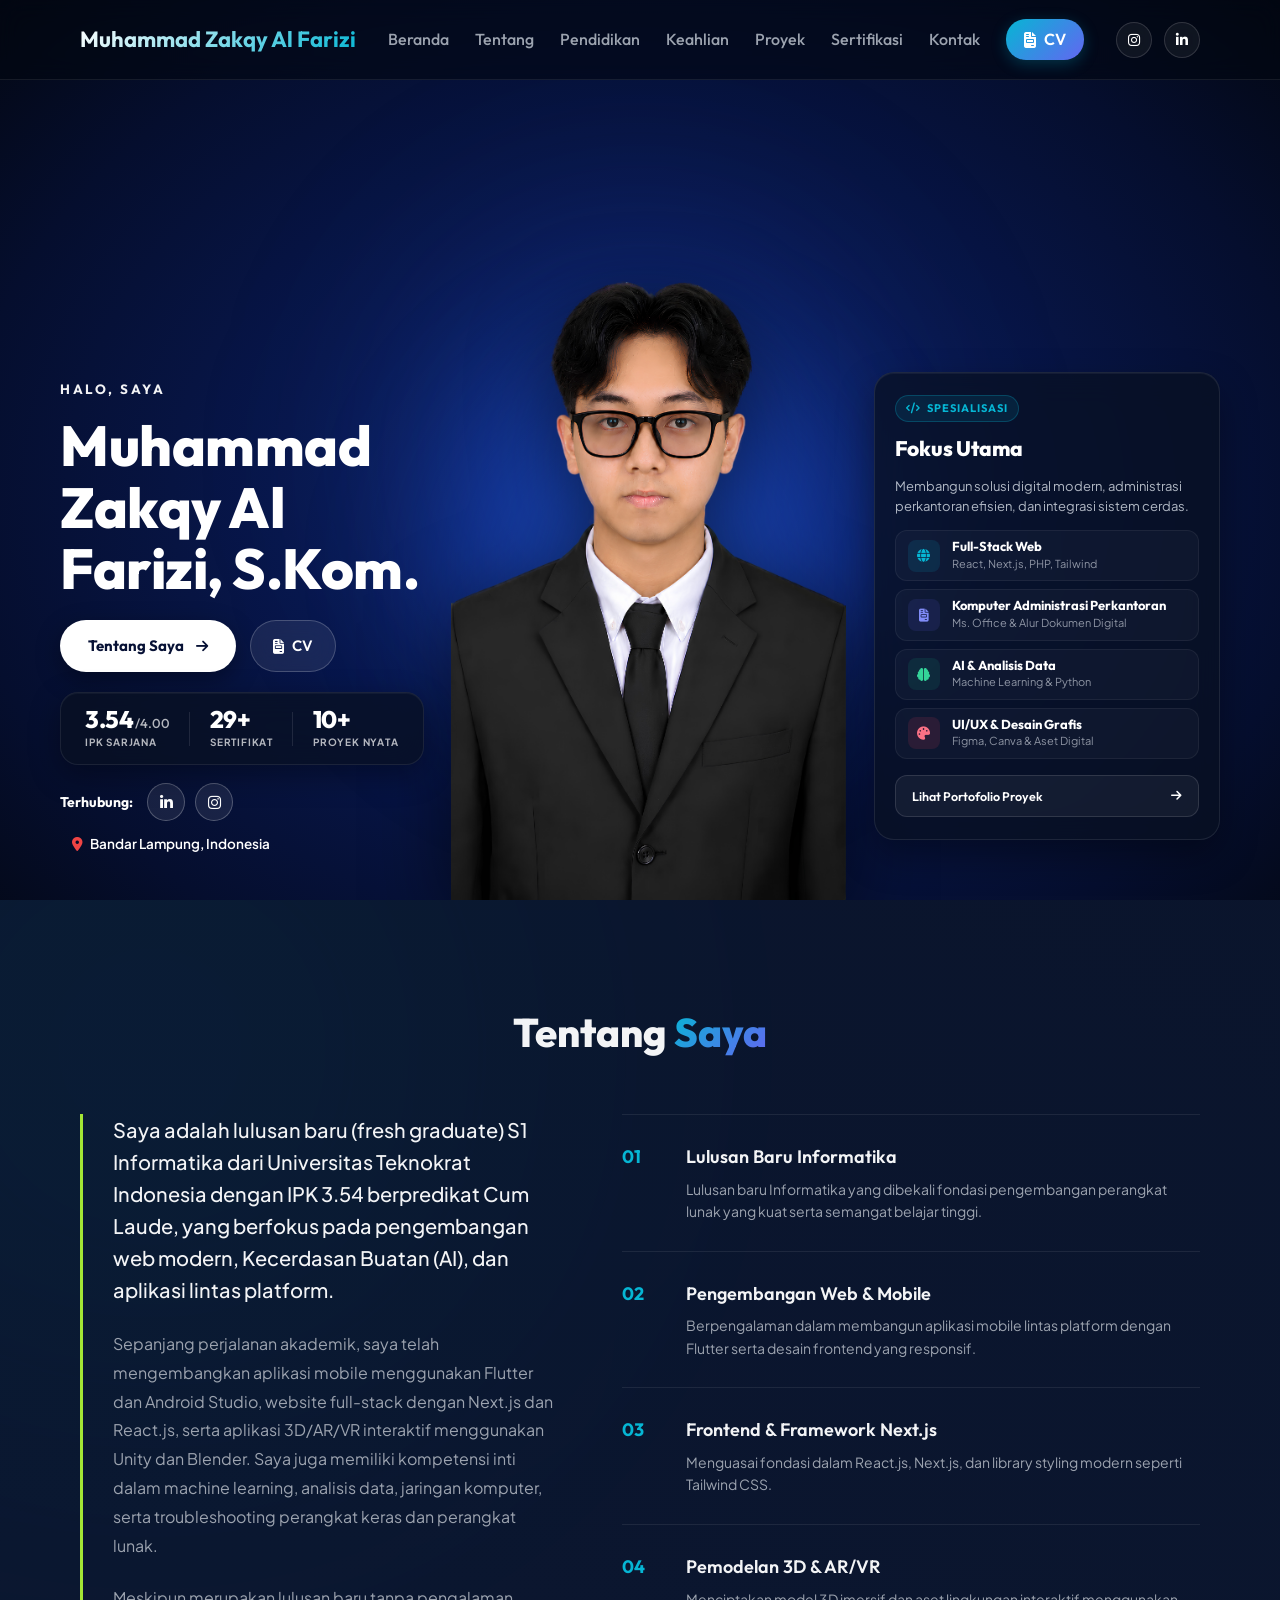
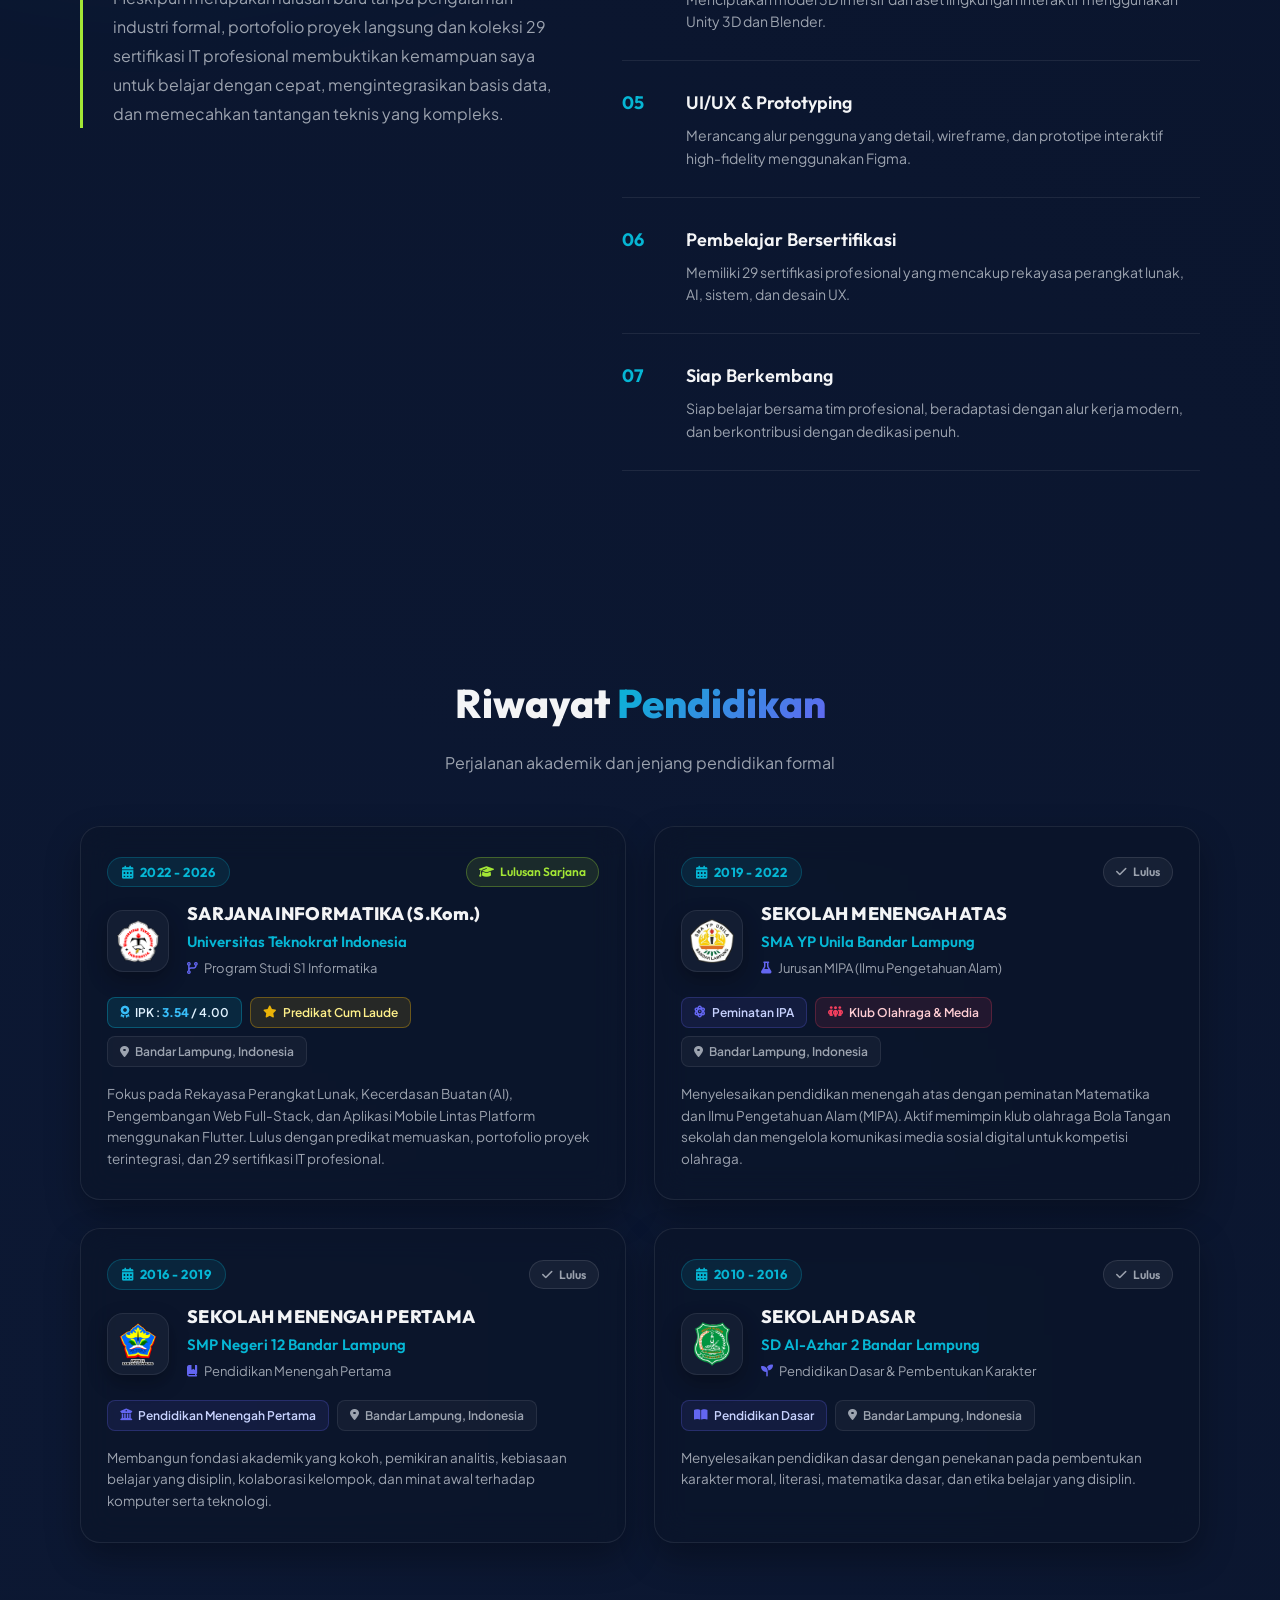
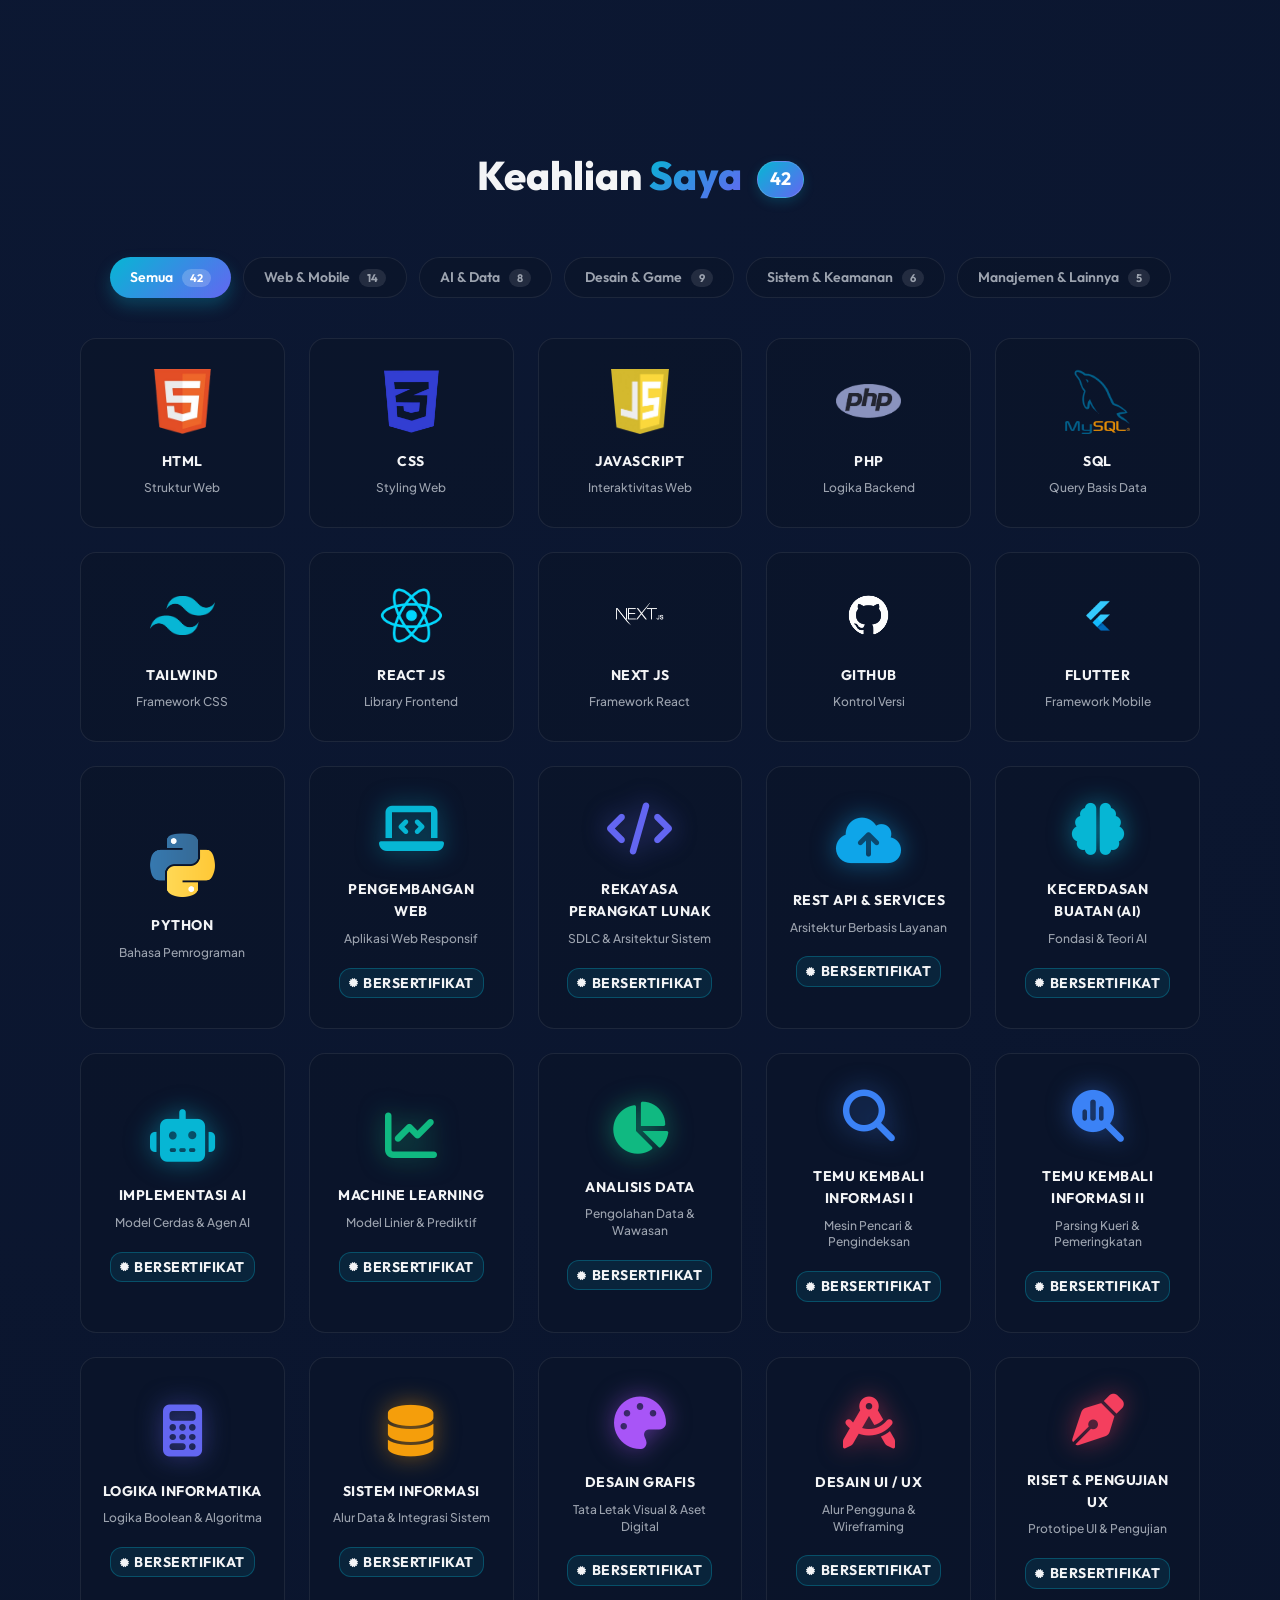
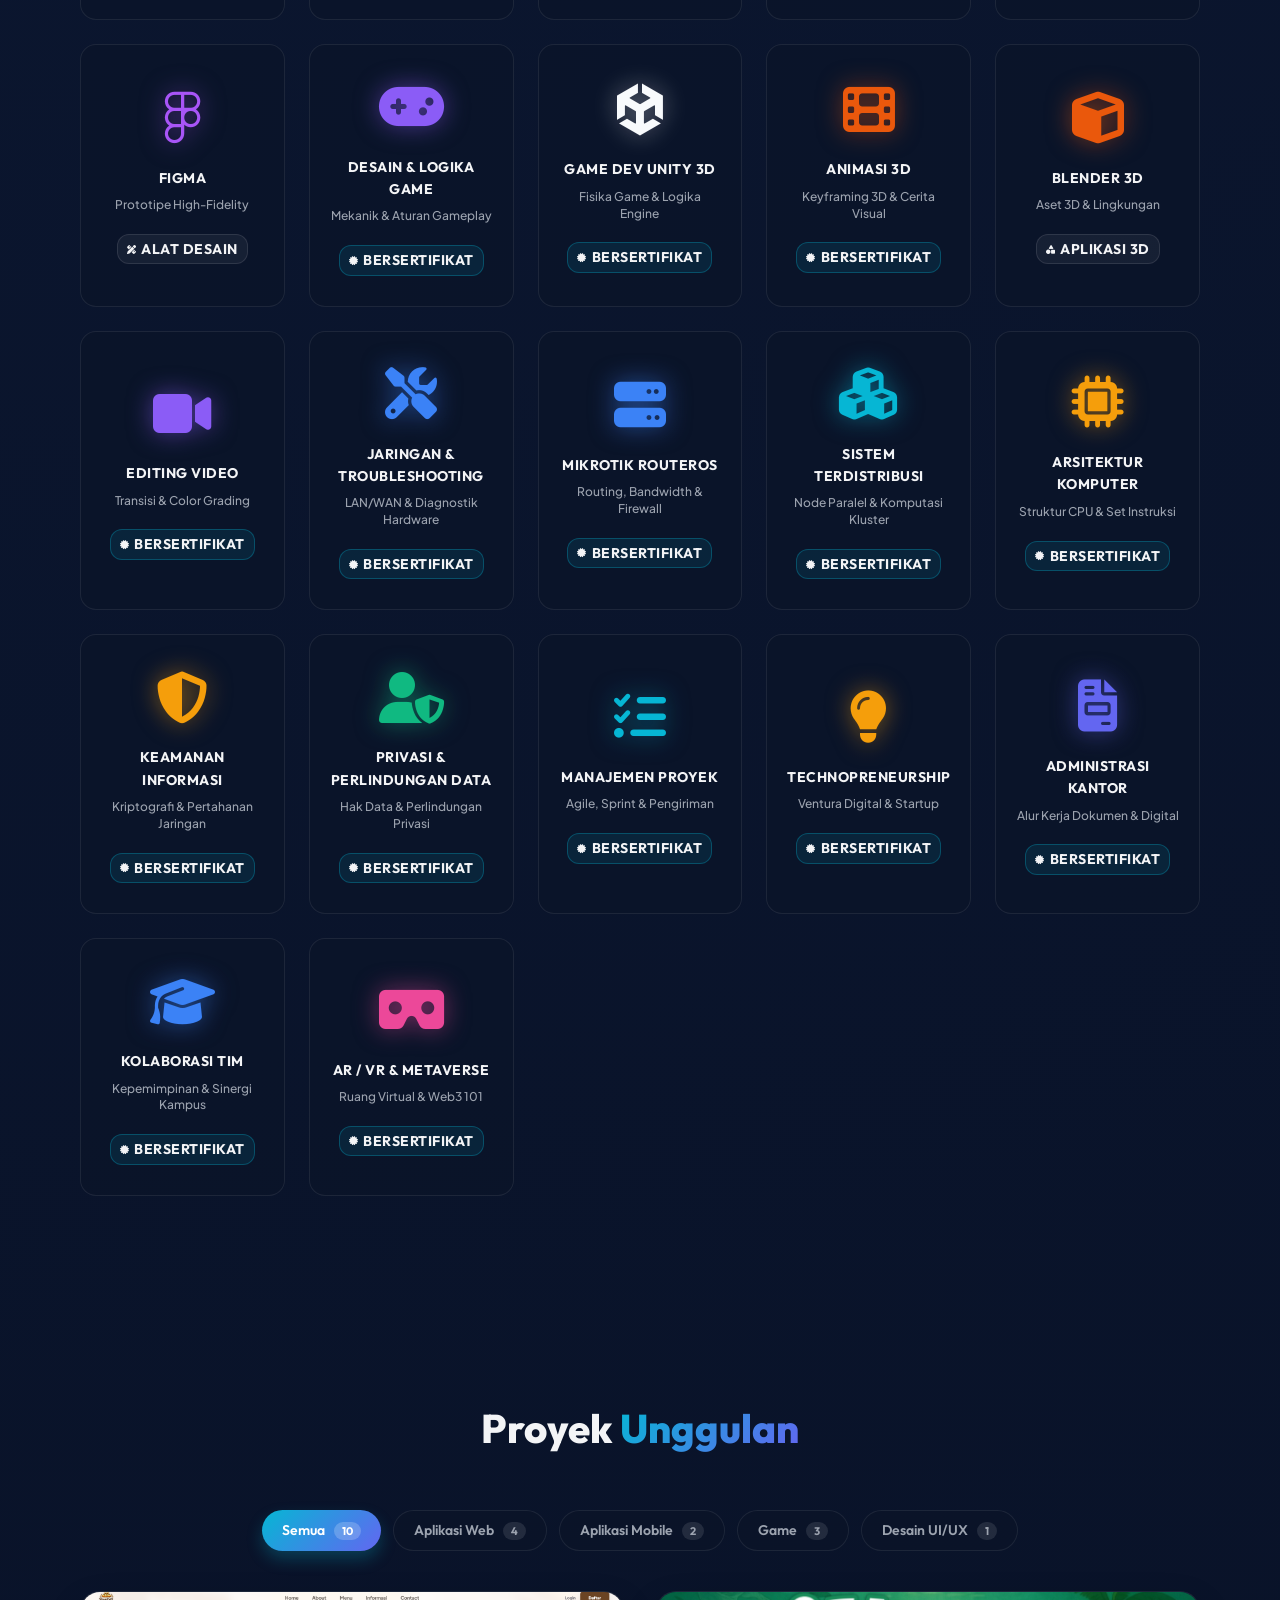
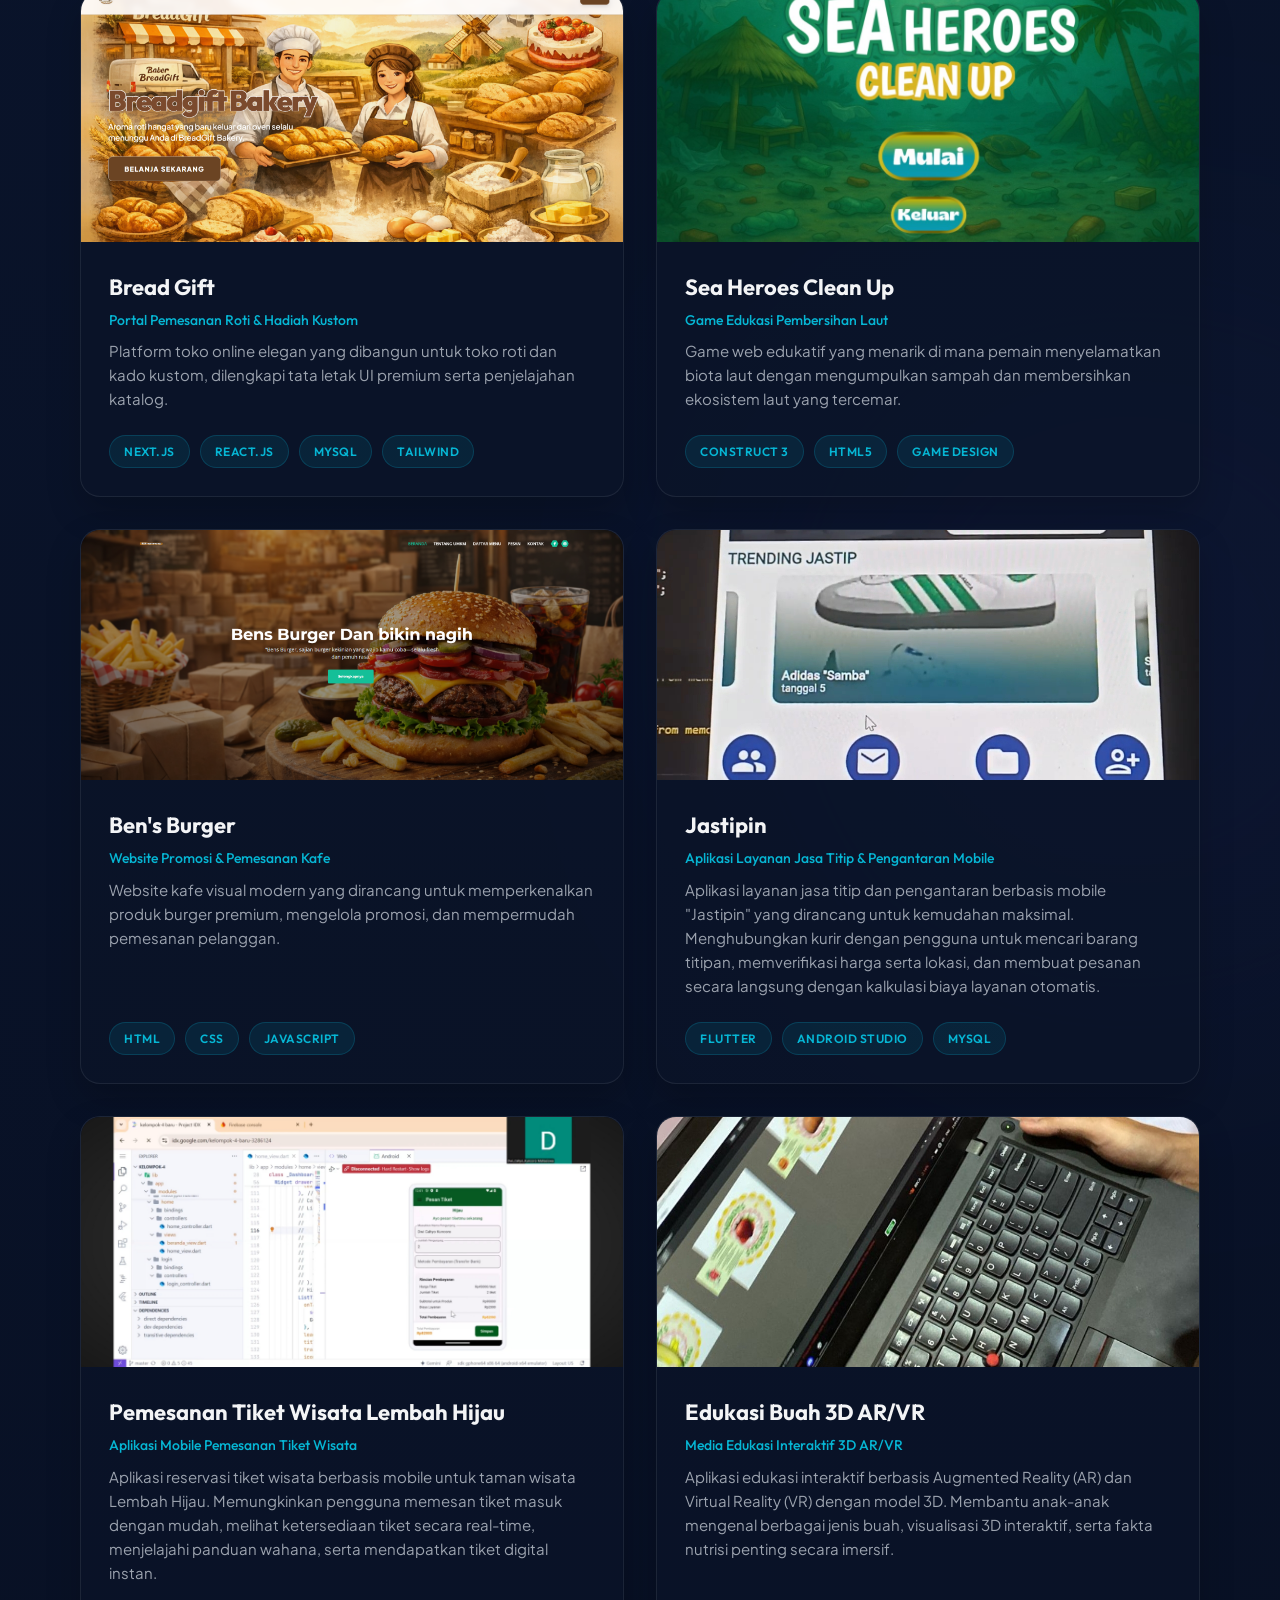
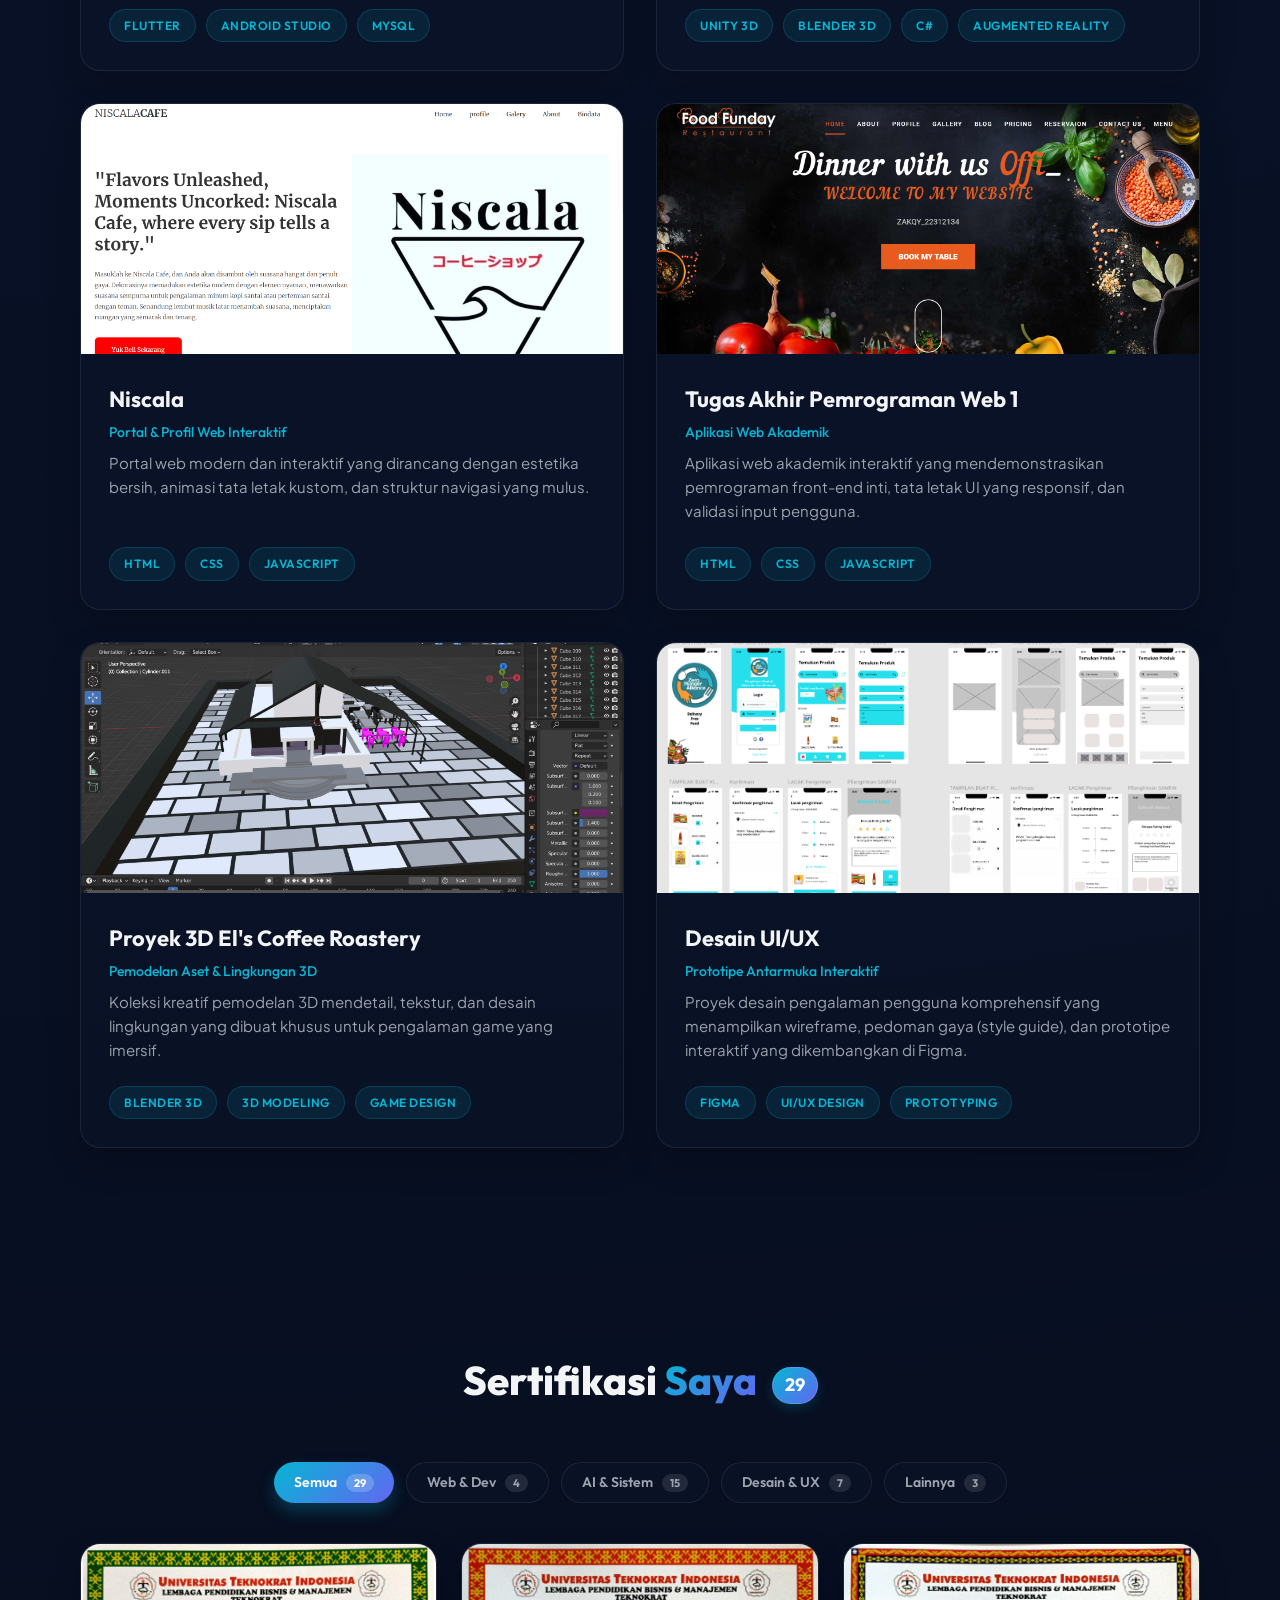
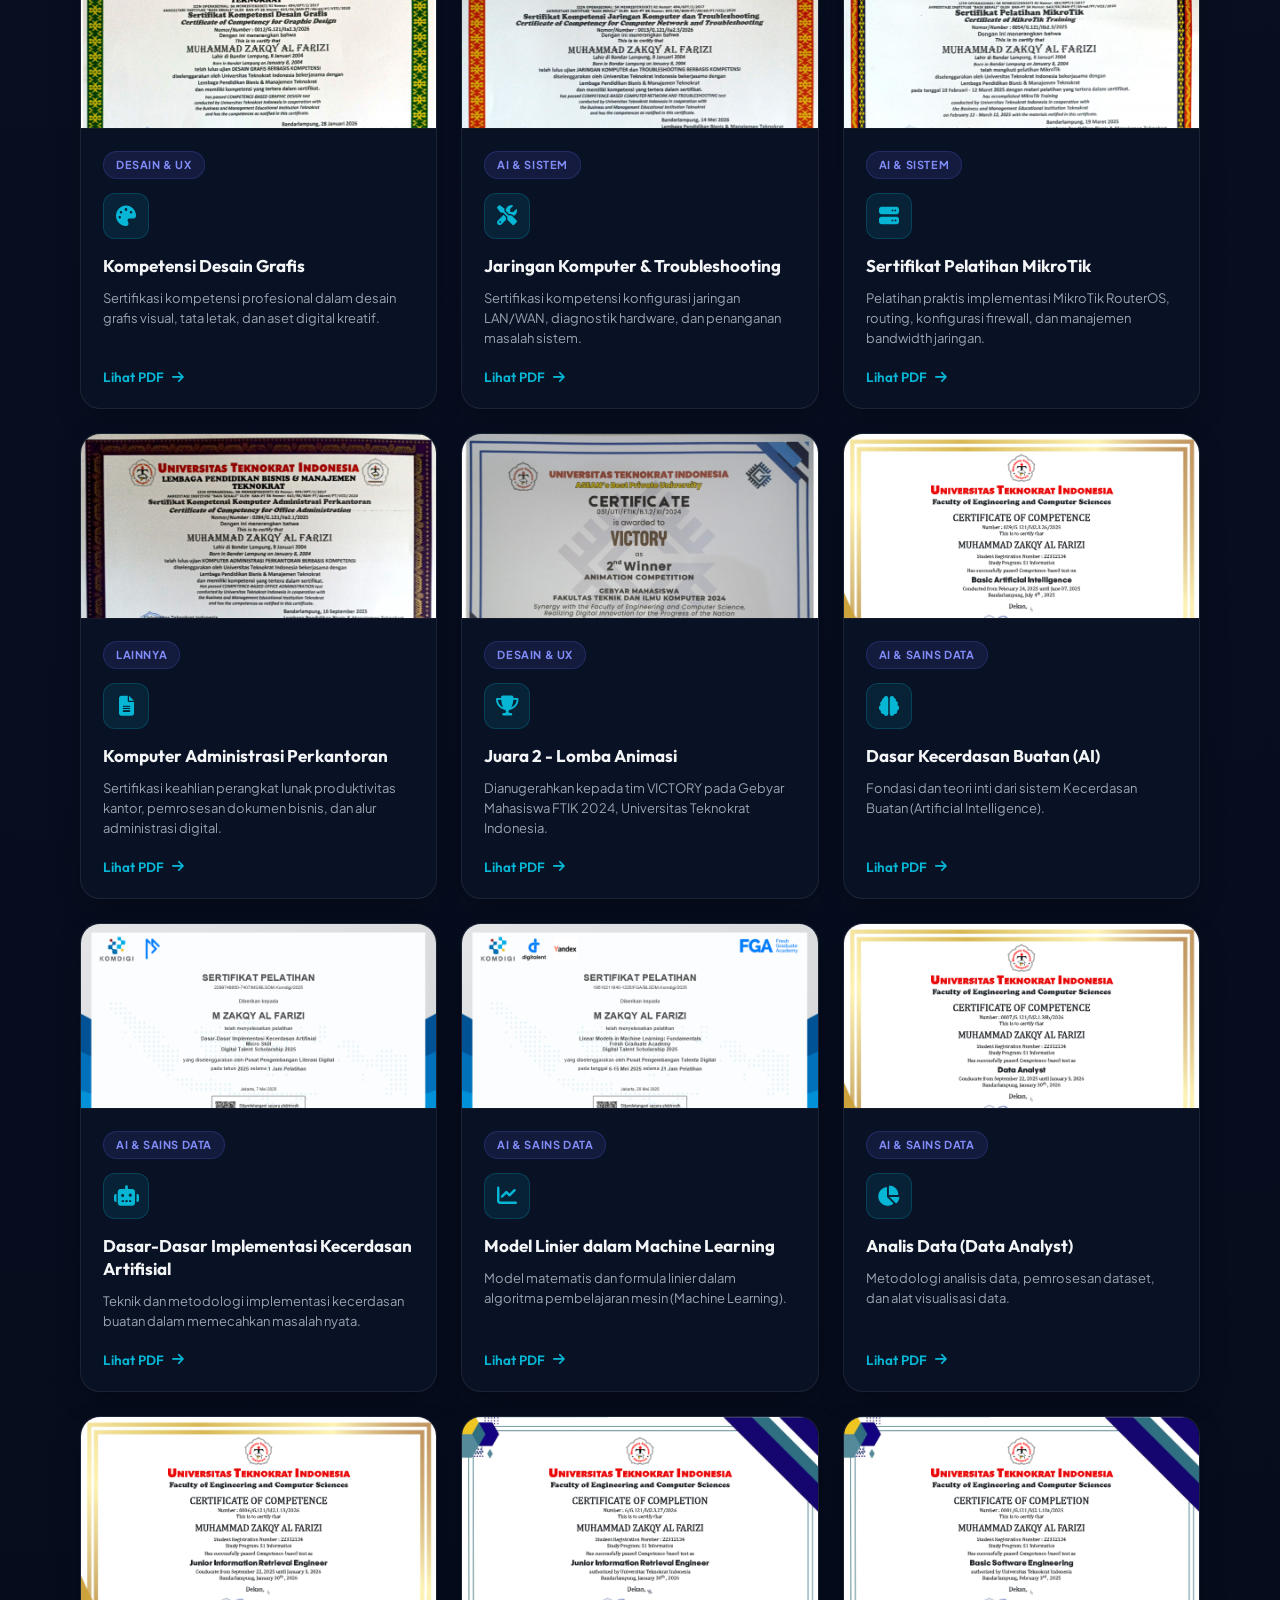
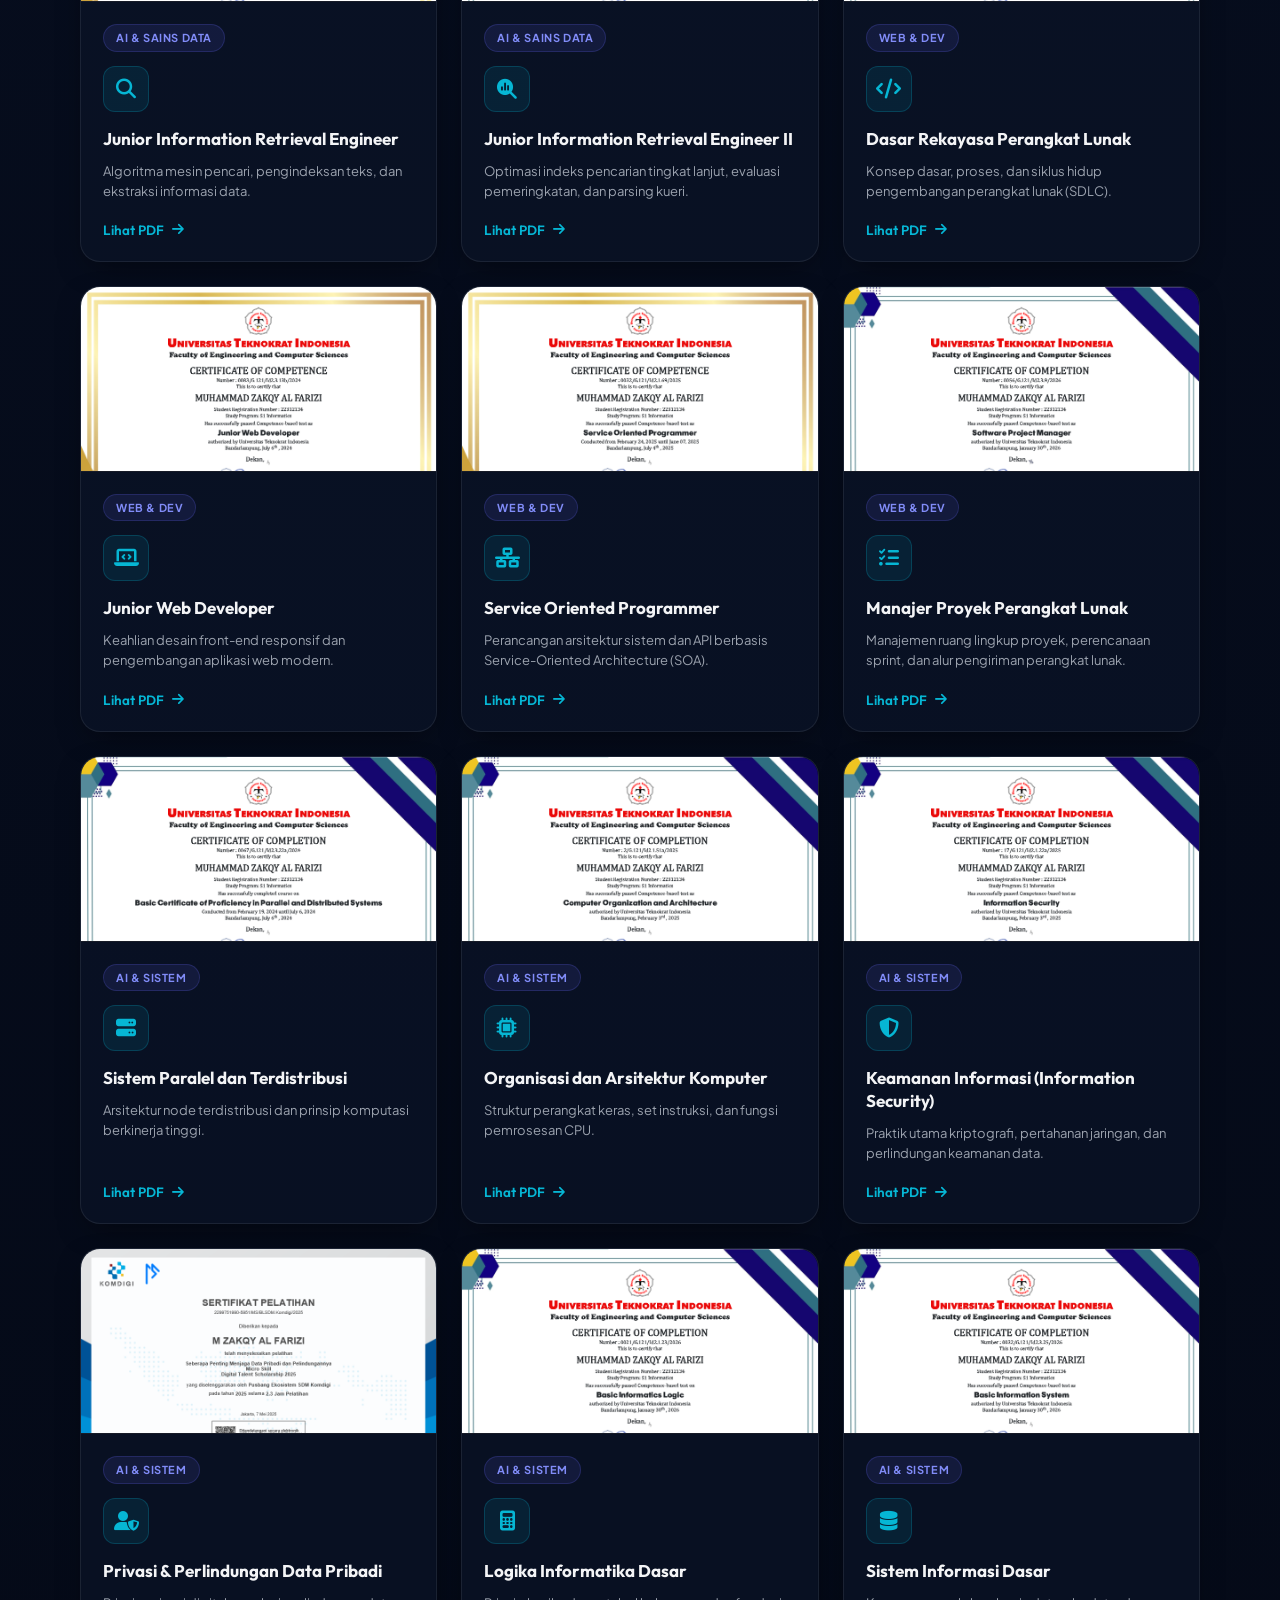
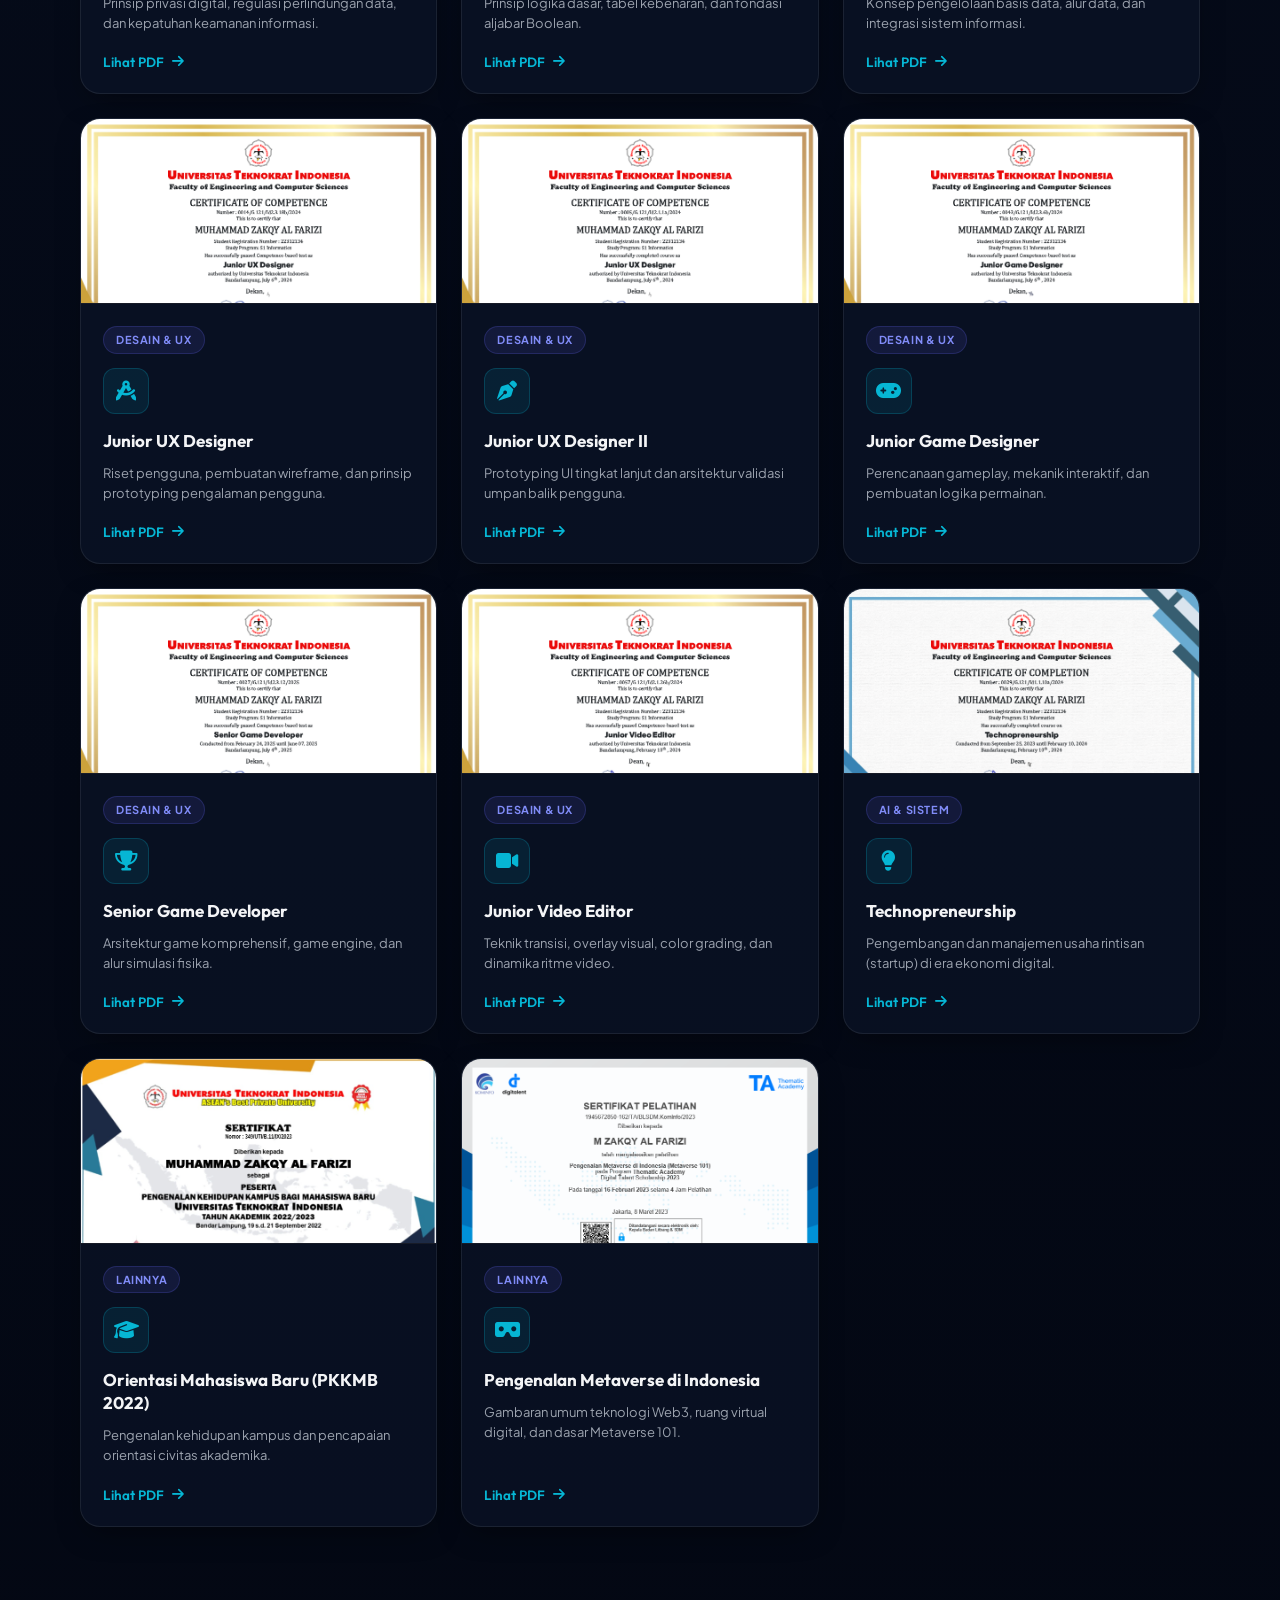
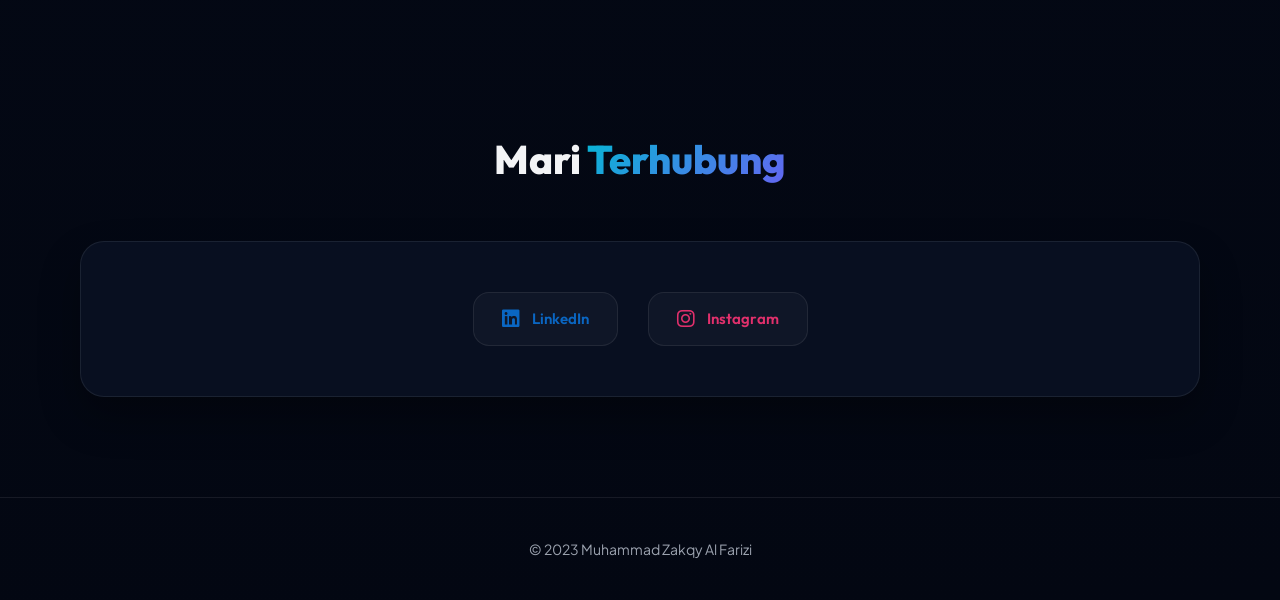
==== index.html @ 1c0f6a4b "Update index.html" ====
<!DOCTYPE html>
<html lang="id">

<head>
    <meta charset="UTF-8">
    <meta name="viewport" content="width=device-width, initial-scale=1.0">
    <title>Muhammad Zakqy Al Farizi | Portofolio</title>

    <!-- font awesome -->
    <link rel="stylesheet" href="fontawesome/css/all.css">

    <!-- AOS ANIMATION -->
    <link href="https://unpkg.com/aos@2.3.1/dist/aos.css" rel="stylesheet">

    <!-- my style css -->
    <link rel="stylesheet" href="style/style.css">
</head>

<body>
    <!-- Glowing Background Blobs -->
    <div class="blob blob-1"></div>
    <div class="blob blob-2"></div>

    <!-- HEADER NAVBAR -->
    <header id="navbar">
        <a href="#home" class="nav-brand">
            <h2>Muhammad Zakqy Al Farizi</h2>
        </a>
        <ul>
            <li><a href="#home">Beranda</a></li>
            <li><a href="#about">Tentang</a></li>
            <li><a href="#education">Pendidikan</a></li>
            <li><a href="#skill">Keahlian</a></li>
            <li><a href="#project">Proyek</a></li>
            <li><a href="#certification">Sertifikasi</a></li>
            <li><a href="#contact">Kontak</a></li>
            <li><a href="CV ATS MUHAMMAD ZAKQY AL FARIZI.pdf" target="_blank" class="nav-cv-btn"><i
                        class="fa-solid fa-file-invoice"></i> CV</a></li>
        </ul>
        <div class="nav-right-actions">
            <a href="https://www.instagram.com/zakzakqy/" target="_blank" class="nav-icon-link" title="Instagram">
                <i class="fa-brands fa-instagram"></i>
            </a>
            <a href="https://www.linkedin.com/in/mzakqyalfarizi/" target="_blank" class="nav-icon-link"
                title="LinkedIn">
                <i class="fa-brands fa-linkedin-in"></i>
            </a>
            <button class="nav-menu-btn hamburger-menu" aria-label="Menu Toggle">
                <i class="fa-solid fa-bars"></i>
            </button>
        </div>
    </header>

    <!-- HOME SECTION -->
    <section class="home" id="home">
        <div class="hero-container">
            <!-- LEFT COLUMN: Greeting, Name, CTA Button -->
            <div class="hero-col hero-col-left" data-aos="fade-right" data-aos-duration="1200">
                <div class="hero-kicker">HALO, SAYA</div>
                <h1 class="hero-name">
                    Muhammad<br>
                    Zakqy Al<br>
                    Farizi, S.Kom.
                </h1>
                <div class="hero-cta-wrapper">
                    <a href="#about" class="btn-tentang-saya">
                        Tentang Saya <i class="fa-solid fa-arrow-right"></i>
                    </a>
                    <a href="CV ATS MUHAMMAD ZAKQY AL FARIZI.pdf" target="_blank" class="btn-hero-cv-pill"
                        title="Curriculum Vitae">
                        <i class="fa-solid fa-file-invoice"></i> CV
                    </a>
                </div>

                <!-- HERO STATS CARD -->
                <div class="hero-stats-card">
                    <div class="stat-col">
                        <div class="stat-val-wrapper">
                            <span class="stat-value">3.54</span><span class="stat-sub">/4.00</span>
                        </div>
                        <span class="stat-label">IPK SARJANA</span>
                    </div>
                    <div class="stat-divider"></div>
                    <div class="stat-col">
                        <div class="stat-val-wrapper">
                            <span class="stat-value">29+</span>
                        </div>
                        <span class="stat-label">SERTIFIKAT</span>
                    </div>
                    <div class="stat-divider"></div>
                    <div class="stat-col">
                        <div class="stat-val-wrapper">
                            <span class="stat-value">10+</span>
                        </div>
                        <span class="stat-label">PROYEK NYATA</span>
                    </div>
                </div>

                <!-- HERO CONNECT & LOCATION -->
                <div class="hero-connect-bar">
                    <span class="connect-title">Terhubung:</span>
                    <div class="connect-socials">
                        <a href="https://www.linkedin.com/in/mzakqyalfarizi/" target="_blank"
                            class="connect-btn linkedin-btn" title="LinkedIn">
                            <i class="fa-brands fa-linkedin-in"></i>
                        </a>
                        <a href="https://www.instagram.com/zakzakqy/" target="_blank" class="connect-btn instagram-btn"
                            title="Instagram">
                            <i class="fa-brands fa-instagram"></i>
                        </a>
                    </div>
                    <div class="hero-location-badge">
                        <i class="fa-solid fa-location-dot"></i>
                        <span>Bandar Lampung, Indonesia</span>
                    </div>
                </div>
            </div>

            <!-- CENTER COLUMN: Transparent Profile Photo with Blue Aura -->
            <div class="hero-col hero-col-center" data-aos="fade-up" data-aos-duration="1200">
                <div class="hero-photo-stage">
                    <div class="hero-aura-glow"></div>
                    <img src="poto profile/poto transparant.png" alt="Muhammad Zakqy Al Farizi"
                        class="hero-transparent-photo">
                </div>
            </div>

            <!-- RIGHT COLUMN: Core Specialization & Focus -->
            <div class="hero-col hero-col-right" data-aos="fade-left" data-aos-duration="1200">
                <div class="hero-focus-box">
                    <div class="focus-badge"><i class="fa-solid fa-code"></i> Spesialisasi</div>
                    <h3 class="focus-title">Fokus Utama</h3>
                    <p class="focus-subtitle">
                        Membangun solusi digital modern, administrasi perkantoran efisien, dan integrasi sistem cerdas.
                    </p>

                    <div class="hero-focus-list">
                        <div class="hero-focus-item">
                            <div class="focus-icon-wrap"><i class="fa-solid fa-globe"></i></div>
                            <div class="focus-item-info">
                                <span class="focus-name">Full-Stack Web</span>
                                <span class="focus-desc">React, Next.js, PHP, Tailwind</span>
                            </div>
                        </div>
                        <div class="hero-focus-item">
                            <div class="focus-icon-wrap"><i class="fa-solid fa-file-invoice"></i></div>
                            <div class="focus-item-info">
                                <span class="focus-name">Komputer Administrasi Perkantoran</span>
                                <span class="focus-desc">Ms. Office & Alur Dokumen Digital</span>
                            </div>
                        </div>
                        <div class="hero-focus-item">
                            <div class="focus-icon-wrap"><i class="fa-solid fa-brain"></i></div>
                            <div class="focus-item-info">
                                <span class="focus-name">AI & Analisis Data</span>
                                <span class="focus-desc">Machine Learning & Python</span>
                            </div>
                        </div>
                        <div class="hero-focus-item">
                            <div class="focus-icon-wrap"><i class="fa-solid fa-palette"></i></div>
                            <div class="focus-item-info">
                                <span class="focus-name">UI/UX & Desain Grafis</span>
                                <span class="focus-desc">Figma, Canva & Aset Digital</span>
                            </div>
                        </div>
                    </div>

                    <a href="#project" class="hero-explore-btn">
                        <span>Lihat Portofolio Proyek</span>
                        <i class="fa-solid fa-arrow-right"></i>
                    </a>
                </div>
            </div>
        </div>
    </section>

    <!-- ABOUT SECTION -->
    <section class="about" id="about">
        <h1 data-aos="fade-up">Tentang <span>Saya</span></h1>

        <div class="about-content" data-aos="fade-up" data-aos-duration="1200">
            <!-- Left Column: Biography -->
            <div class="about-bio">
                <p class="bio-highlight">Saya adalah lulusan baru (fresh graduate) S1 Informatika dari Universitas Teknokrat Indonesia dengan IPK 3.54 berpredikat Cum Laude, yang berfokus pada pengembangan web modern, Kecerdasan Buatan (AI), dan aplikasi lintas platform.</p>
                <p>Sepanjang perjalanan akademik, saya telah mengembangkan aplikasi mobile menggunakan Flutter dan Android Studio, website full-stack dengan Next.js dan React.js, serta aplikasi 3D/AR/VR interaktif menggunakan Unity dan Blender. Saya juga memiliki kompetensi inti dalam machine learning, analisis data, jaringan komputer, serta troubleshooting perangkat keras dan perangkat lunak.</p>
                <p>Meskipun merupakan lulusan baru tanpa pengalaman industri formal, portofolio proyek langsung dan koleksi 29 sertifikasi IT profesional membuktikan kemampuan saya untuk belajar dengan cepat, mengintegrasikan basis data, dan memecahkan tantangan teknis yang kompleks.</p>
            </div>

            <!-- Right Column: Key Focus Areas -->
            <div class="about-grid">
                <div class="about-grid-item">
                    <div class="item-num">01</div>
                    <div class="item-content">
                        <h4>Lulusan Baru Informatika</h4>
                        <p>Lulusan baru Informatika yang dibekali fondasi pengembangan perangkat lunak yang kuat serta semangat belajar tinggi.</p>
                    </div>
                </div>
                <div class="about-grid-item">
                    <div class="item-num">02</div>
                    <div class="item-content">
                        <h4>Pengembangan Web & Mobile</h4>
                        <p>Berpengalaman dalam membangun aplikasi mobile lintas platform dengan Flutter serta desain frontend yang responsif.</p>
                    </div>
                </div>
                <div class="about-grid-item">
                    <div class="item-num">03</div>
                    <div class="item-content">
                        <h4>Frontend & Framework Next.js</h4>
                        <p>Menguasai fondasi dalam React.js, Next.js, dan library styling modern seperti Tailwind CSS.</p>
                    </div>
                </div>
                <div class="about-grid-item">
                    <div class="item-num">04</div>
                    <div class="item-content">
                        <h4>Pemodelan 3D & AR/VR</h4>
                        <p>Menciptakan model 3D imersif dan aset lingkungan interaktif menggunakan Unity 3D dan Blender.</p>
                    </div>
                </div>
                <div class="about-grid-item">
                    <div class="item-num">05</div>
                    <div class="item-content">
                        <h4>UI/UX & Prototyping</h4>
                        <p>Merancang alur pengguna yang detail, wireframe, dan prototipe interaktif high-fidelity menggunakan Figma.</p>
                    </div>
                </div>
                <div class="about-grid-item">
                    <div class="item-num">06</div>
                    <div class="item-content">
                        <h4>Pembelajar Bersertifikasi</h4>
                        <p>Memiliki 29 sertifikasi profesional yang mencakup rekayasa perangkat lunak, AI, sistem, dan desain UX.</p>
                    </div>
                </div>
                <div class="about-grid-item">
                    <div class="item-num">07</div>
                    <div class="item-content">
                        <h4>Siap Berkembang</h4>
                        <p>Siap belajar bersama tim profesional, beradaptasi dengan alur kerja modern, dan berkontribusi dengan dedikasi penuh.</p>
                    </div>
                </div>
            </div>
        </div>
    </section>

    <!-- EDUCATION SECTION -->
    <section class="education" id="education">
        <h1 data-aos="fade-up">Riwayat <span>Pendidikan</span></h1>
        <p class="education-subtitle" data-aos="fade-up" data-aos-delay="100">
            Perjalanan akademik dan jenjang pendidikan formal
        </p>

        <div class="education-grid">
            <!-- 1. SARJANA INFORMATIKA (2022 - 2026) -->
            <div class="edu-card" data-aos="fade-up" data-aos-delay="150">
                <div class="edu-badge-row">
                    <span class="edu-period"><i class="fa-solid fa-calendar-days"></i> 2022 - 2026</span>
                    <span class="edu-status-tag current"><i class="fa-solid fa-graduation-cap"></i> Lulusan Sarjana</span>
                </div>
                <div class="edu-main-info">
                    <div class="edu-logo-box">
                        <img src="logo pendidikan/UNIVERSITASTEKNOKRAT.png" alt="Universitas Teknokrat Indonesia"
                            class="edu-logo-img">
                    </div>
                    <div class="edu-text">
                        <h2 class="edu-degree">SARJANA INFORMATIKA (S.Kom.)</h2>
                        <h3 class="edu-institution">Universitas Teknokrat Indonesia</h3>
                        <p class="edu-major"><i class="fa-solid fa-code-branch"></i> Program Studi S1 Informatika</p>
                    </div>
                </div>
                <div class="edu-highlights">
                    <div class="edu-metric-badge gpa">
                        <i class="fa-solid fa-award"></i>
                        <span>IPK : <strong>3.54</strong> / 4.00</span>
                    </div>
                    <div class="edu-metric-badge cumlaude">
                        <i class="fa-solid fa-star"></i>
                        <span>Predikat Cum Laude</span>
                    </div>
                    <div class="edu-metric-badge location">
                        <i class="fa-solid fa-location-dot"></i>
                        <span>Bandar Lampung, Indonesia</span>
                    </div>
                </div>
                <p class="edu-description">
                    Fokus pada Rekayasa Perangkat Lunak, Kecerdasan Buatan (AI), Pengembangan Web Full-Stack, dan Aplikasi Mobile Lintas Platform menggunakan Flutter. Lulus dengan predikat memuaskan, portofolio proyek terintegrasi, dan 29 sertifikasi IT profesional.
                </p>
            </div>

            <!-- 2. SMA YP UNILA (2019 - 2022) -->
            <div class="edu-card" data-aos="fade-up" data-aos-delay="250">
                <div class="edu-badge-row">
                    <span class="edu-period"><i class="fa-solid fa-calendar-days"></i> 2019 - 2022</span>
                    <span class="edu-status-tag"><i class="fa-solid fa-check"></i> Lulus</span>
                </div>
                <div class="edu-main-info">
                    <div class="edu-logo-box">
                        <img src="logo pendidikan/sma yp unila.png" alt="SMA YP UNILA Bandar Lampung"
                            class="edu-logo-img">
                    </div>
                    <div class="edu-text">
                        <h2 class="edu-degree">SEKOLAH MENENGAH ATAS</h2>
                        <h3 class="edu-institution">SMA YP Unila Bandar Lampung</h3>
                        <p class="edu-major"><i class="fa-solid fa-flask"></i> Jurusan MIPA (Ilmu Pengetahuan Alam)</p>
                    </div>
                </div>
                <div class="edu-highlights">
                    <div class="edu-metric-badge focus">
                        <i class="fa-solid fa-atom"></i>
                        <span>Peminatan IPA</span>
                    </div>
                    <div class="edu-metric-badge activity">
                        <i class="fa-solid fa-people-group"></i>
                        <span>Klub Olahraga &amp; Media</span>
                    </div>
                    <div class="edu-metric-badge location">
                        <i class="fa-solid fa-location-dot"></i>
                        <span>Bandar Lampung, Indonesia</span>
                    </div>
                </div>
                <p class="edu-description">
                    Menyelesaikan pendidikan menengah atas dengan peminatan Matematika dan Ilmu Pengetahuan Alam (MIPA). Aktif memimpin klub olahraga Bola Tangan sekolah dan mengelola komunikasi media sosial digital untuk kompetisi olahraga.
                </p>
            </div>

            <!-- 3. SMP NEGERI 12 (2016 - 2019) -->
            <div class="edu-card" data-aos="fade-up" data-aos-delay="350">
                <div class="edu-badge-row">
                    <span class="edu-period"><i class="fa-solid fa-calendar-days"></i> 2016 - 2019</span>
                    <span class="edu-status-tag"><i class="fa-solid fa-check"></i> Lulus</span>
                </div>
                <div class="edu-main-info">
                    <div class="edu-logo-box">
                        <img src="logo pendidikan/SMPN 12.png" alt="SMP Negeri 12 Bandar Lampung" class="edu-logo-img">
                    </div>
                    <div class="edu-text">
                        <h2 class="edu-degree">SEKOLAH MENENGAH PERTAMA</h2>
                        <h3 class="edu-institution">SMP Negeri 12 Bandar Lampung</h3>
                        <p class="edu-major"><i class="fa-solid fa-book-bookmark"></i> Pendidikan Menengah Pertama</p>
                    </div>
                </div>
                <div class="edu-highlights">
                    <div class="edu-metric-badge focus">
                        <i class="fa-solid fa-building-columns"></i>
                        <span>Pendidikan Menengah Pertama</span>
                    </div>
                    <div class="edu-metric-badge location">
                        <i class="fa-solid fa-location-dot"></i>
                        <span>Bandar Lampung, Indonesia</span>
                    </div>
                </div>
                <p class="edu-description">
                    Membangun fondasi akademik yang kokoh, pemikiran analitis, kebiasaan belajar yang disiplin, kolaborasi kelompok, dan minat awal terhadap komputer serta teknologi.
                </p>
            </div>

            <!-- 4. SD AL-AZHAR 2 (2010 - 2016) -->
            <div class="edu-card" data-aos="fade-up" data-aos-delay="450">
                <div class="edu-badge-row">
                    <span class="edu-period"><i class="fa-solid fa-calendar-days"></i> 2010 - 2016</span>
                    <span class="edu-status-tag"><i class="fa-solid fa-check"></i> Lulus</span>
                </div>
                <div class="edu-main-info">
                    <div class="edu-logo-box">
                        <img src="logo pendidikan/SD AL AZHAR 2.png" alt="SD Al-Azhar 2 Bandar Lampung"
                            class="edu-logo-img">
                    </div>
                    <div class="edu-text">
                        <h2 class="edu-degree">SEKOLAH DASAR</h2>
                        <h3 class="edu-institution">SD Al-Azhar 2 Bandar Lampung</h3>
                        <p class="edu-major"><i class="fa-solid fa-seedling"></i> Pendidikan Dasar &amp; Pembentukan Karakter</p>
                    </div>
                </div>
                <div class="edu-highlights">
                    <div class="edu-metric-badge focus">
                        <i class="fa-solid fa-book-open"></i>
                        <span>Pendidikan Dasar</span>
                    </div>
                    <div class="edu-metric-badge location">
                        <i class="fa-solid fa-location-dot"></i>
                        <span>Bandar Lampung, Indonesia</span>
                    </div>
                </div>
                <p class="edu-description">
                    Menyelesaikan pendidikan dasar dengan penekanan pada pembentukan karakter moral, literasi, matematika dasar, dan etika belajar yang disiplin.
                </p>
            </div>
        </div>
    </section>

    <!-- SKILLS SECTION -->
    <section class="skill" id="skill">
        <h1 data-aos="fade-up">Keahlian <span>Saya</span> <span class="cert-count-badge">42</span></h1>

        <!-- Skill Filters -->
        <div class="skill-filters" data-aos="fade-up">
            <button class="filter-btn active" data-filter="all">Semua <span class="filter-count">42</span></button>
            <button class="filter-btn" data-filter="web">Web & Mobile <span class="filter-count">14</span></button>
            <button class="filter-btn" data-filter="ai">AI & Data <span class="filter-count">8</span></button>
            <button class="filter-btn" data-filter="design">Desain & Game <span class="filter-count">9</span></button>
            <button class="filter-btn" data-filter="systems">Sistem & Keamanan <span
                    class="filter-count">6</span></button>
            <button class="filter-btn" data-filter="management">Manajemen & Lainnya <span
                    class="filter-count">5</span></button>
        </div>

        <div class="container-image-skill">
            <!-- 1. HTML -->
            <div class="field-image-skill" data-category="web" data-aos="zoom-in" data-aos-delay="50">
                <img src="img/logo_html.png" alt="HTML" class="image-skill">
                <span>HTML</span>
                <p class="skill-desc">Struktur Web</p>
            </div>
            <!-- 2. CSS -->
            <div class="field-image-skill" data-category="web" data-aos="zoom-in" data-aos-delay="100">
                <img src="img/logo_css.png" alt="CSS" class="image-skill">
                <span>CSS</span>
                <p class="skill-desc">Styling Web</p>
            </div>
            <!-- 3. JAVASCRIPT -->
            <div class="field-image-skill" data-category="web" data-aos="zoom-in" data-aos-delay="150">
                <img src="img/logo_javascript.png" alt="JavaScript" class="image-skill">
                <span>JAVASCRIPT</span>
                <p class="skill-desc">Interaktivitas Web</p>
            </div>
            <!-- 4. PHP -->
            <div class="field-image-skill" data-category="web" data-aos="zoom-in" data-aos-delay="200">
                <img src="img/logo_php.png" alt="PHP" class="image-skill">
                <span>PHP</span>
                <p class="skill-desc">Logika Backend</p>
            </div>
            <!-- 5. SQL -->
            <div class="field-image-skill" data-category="web" data-aos="zoom-in" data-aos-delay="250">
                <img src="img/logo_sql.png" alt="SQL" class="image-skill">
                <span>SQL</span>
                <p class="skill-desc">Query Basis Data</p>
            </div>
            <!-- 6. TAILWIND -->
            <div class="field-image-skill" data-category="web" data-aos="zoom-in" data-aos-delay="300">
                <img src="img/logo_talwind.png" alt="Tailwind" class="image-skill">
                <span>TAILWIND</span>
                <p class="skill-desc">Framework CSS</p>
            </div>
            <!-- 7. REACT JS -->
            <div class="field-image-skill" data-category="web" data-aos="zoom-in" data-aos-delay="350">
                <img src="img/logo_reactjs.png" alt="ReactJS" class="image-skill">
                <span>REACT JS</span>
                <p class="skill-desc">Library Frontend</p>
            </div>
            <!-- 8. NEXT JS -->
            <div class="field-image-skill" data-category="web" data-aos="zoom-in" data-aos-delay="400">
                <img src="img/nextjs.png" alt="NextJS" class="image-skill">
                <span>NEXT JS</span>
                <p class="skill-desc">Framework React</p>
            </div>
            <!-- 9. GITHUB -->
            <div class="field-image-skill" data-category="web" data-aos="zoom-in" data-aos-delay="450">
                <img src="img/logo_github.png" alt="Github" class="image-skill">
                <span>GITHUB</span>
                <p class="skill-desc">Kontrol Versi</p>
            </div>
            <!-- 10. FLUTTER -->
            <div class="field-image-skill" data-category="web" data-aos="zoom-in" data-aos-delay="500">
                <img src="img/flutter.png" alt="Flutter" class="image-skill">
                <span>FLUTTER</span>
                <p class="skill-desc">Framework Mobile</p>
            </div>
            <!-- 11. PYTHON -->
            <div class="field-image-skill" data-category="web" data-aos="zoom-in" data-aos-delay="550">
                <img src="img/python.png" alt="Python" class="image-skill">
                <span>PYTHON</span>
                <p class="skill-desc">Bahasa Pemrograman</p>
            </div>

            <!-- CERTIFICATE 1: Junior Web Developer -->
            <div class="field-image-skill" data-category="web" data-aos="zoom-in" data-aos-delay="100">
                <i class="fa-solid fa-laptop-code skill-icon-fa c-teal"></i>
                <span>PENGEMBANGAN WEB</span>
                <p class="skill-desc">Aplikasi Web Responsif</p>
                <span class="skill-cert-tag"><i class="fa-solid fa-certificate"></i> Bersertifikat</span>
            </div>

            <!-- CERTIFICATE 2: Basic Software Engineering -->
            <div class="field-image-skill" data-category="web" data-aos="zoom-in" data-aos-delay="150">
                <i class="fa-solid fa-code skill-icon-fa c-indigo"></i>
                <span>REKAYASA PERANGKAT LUNAK</span>
                <p class="skill-desc">SDLC & Arsitektur Sistem</p>
                <span class="skill-cert-tag"><i class="fa-solid fa-certificate"></i> Bersertifikat</span>
            </div>

            <!-- CERTIFICATE 3: Service Oriented Programmer -->
            <div class="field-image-skill" data-category="web" data-aos="zoom-in" data-aos-delay="200">
                <i class="fa-solid fa-cloud-arrow-up skill-icon-fa c-sky"></i>
                <span>REST API & SERVICES</span>
                <p class="skill-desc">Arsitektur Berbasis Layanan</p>
                <span class="skill-cert-tag"><i class="fa-solid fa-certificate"></i> Bersertifikat</span>
            </div>

            <!-- CERTIFICATE 4: Basic Artificial Intelligence -->
            <div class="field-image-skill" data-category="ai" data-aos="zoom-in" data-aos-delay="100">
                <i class="fa-solid fa-brain skill-icon-fa c-cyan"></i>
                <span>KECERDASAN BUATAN (AI)</span>
                <p class="skill-desc">Fondasi & Teori AI</p>
                <span class="skill-cert-tag"><i class="fa-solid fa-certificate"></i> Bersertifikat</span>
            </div>

            <!-- CERTIFICATE 5: Dasar-Dasar Implementasi Kecerdasan Artifisial -->
            <div class="field-image-skill" data-category="ai" data-aos="zoom-in" data-aos-delay="150">
                <i class="fa-solid fa-robot skill-icon-fa c-teal"></i>
                <span>IMPLEMENTASI AI</span>
                <p class="skill-desc">Model Cerdas & Agen AI</p>
                <span class="skill-cert-tag"><i class="fa-solid fa-certificate"></i> Bersertifikat</span>
            </div>

            <!-- CERTIFICATE 6: Linear Models in Machine Learning -->
            <div class="field-image-skill" data-category="ai" data-aos="zoom-in" data-aos-delay="200">
                <i class="fa-solid fa-chart-line skill-icon-fa c-emerald"></i>
                <span>MACHINE LEARNING</span>
                <p class="skill-desc">Model Linier & Prediktif</p>
                <span class="skill-cert-tag"><i class="fa-solid fa-certificate"></i> Bersertifikat</span>
            </div>

            <!-- CERTIFICATE 7: Data Analyst -->
            <div class="field-image-skill" data-category="ai" data-aos="zoom-in" data-aos-delay="250">
                <i class="fa-solid fa-chart-pie skill-icon-fa c-emerald"></i>
                <span>ANALISIS DATA</span>
                <p class="skill-desc">Pengolahan Data & Wawasan</p>
                <span class="skill-cert-tag"><i class="fa-solid fa-certificate"></i> Bersertifikat</span>
            </div>

            <!-- CERTIFICATE 8: Junior Information Retrieval Engineer -->
            <div class="field-image-skill" data-category="ai" data-aos="zoom-in" data-aos-delay="300">
                <i class="fa-solid fa-magnifying-glass skill-icon-fa c-blue"></i>
                <span>TEMU KEMBALI INFORMASI I</span>
                <p class="skill-desc">Mesin Pencari & Pengindeksan</p>
                <span class="skill-cert-tag"><i class="fa-solid fa-certificate"></i> Bersertifikat</span>
            </div>

            <!-- CERTIFICATE 9: Junior Information Retrieval Engineer II -->
            <div class="field-image-skill" data-category="ai" data-aos="zoom-in" data-aos-delay="350">
                <i class="fa-solid fa-magnifying-glass-chart skill-icon-fa c-blue"></i>
                <span>TEMU KEMBALI INFORMASI II</span>
                <p class="skill-desc">Parsing Kueri & Pemeringkatan</p>
                <span class="skill-cert-tag"><i class="fa-solid fa-certificate"></i> Bersertifikat</span>
            </div>

            <!-- CERTIFICATE 10: Basic Informatics Logic -->
            <div class="field-image-skill" data-category="ai" data-aos="zoom-in" data-aos-delay="400">
                <i class="fa-solid fa-calculator skill-icon-fa c-indigo"></i>
                <span>LOGIKA INFORMATIKA</span>
                <p class="skill-desc">Logika Boolean & Algoritma</p>
                <span class="skill-cert-tag"><i class="fa-solid fa-certificate"></i> Bersertifikat</span>
            </div>

            <!-- CERTIFICATE 11: Basic Information System -->
            <div class="field-image-skill" data-category="ai" data-aos="zoom-in" data-aos-delay="450">
                <i class="fa-solid fa-database skill-icon-fa c-amber"></i>
                <span>SISTEM INFORMASI</span>
                <p class="skill-desc">Alur Data & Integrasi Sistem</p>
                <span class="skill-cert-tag"><i class="fa-solid fa-certificate"></i> Bersertifikat</span>
            </div>

            <!-- CERTIFICATE 12: Sertifikat Kompetensi Desain Grafis -->
            <div class="field-image-skill" data-category="design" data-aos="zoom-in" data-aos-delay="100">
                <i class="fa-solid fa-palette skill-icon-fa c-purple"></i>
                <span>DESAIN GRAFIS</span>
                <p class="skill-desc">Tata Letak Visual & Aset Digital</p>
                <span class="skill-cert-tag"><i class="fa-solid fa-certificate"></i> Bersertifikat</span>
            </div>

            <!-- CERTIFICATE 13: Junior UX Designer -->
            <div class="field-image-skill" data-category="design" data-aos="zoom-in" data-aos-delay="150">
                <i class="fa-solid fa-compass-drafting skill-icon-fa c-rose"></i>
                <span>DESAIN UI / UX</span>
                <p class="skill-desc">Alur Pengguna & Wireframing</p>
                <span class="skill-cert-tag"><i class="fa-solid fa-certificate"></i> Bersertifikat</span>
            </div>

            <!-- CERTIFICATE 14: Junior UX Designer 2 -->
            <div class="field-image-skill" data-category="design" data-aos="zoom-in" data-aos-delay="200">
                <i class="fa-solid fa-pen-nib skill-icon-fa c-rose"></i>
                <span>RISET & PENGUJIAN UX</span>
                <p class="skill-desc">Prototipe UI & Pengujian</p>
                <span class="skill-cert-tag"><i class="fa-solid fa-certificate"></i> Bersertifikat</span>
            </div>

            <!-- DESIGN TOOL: FIGMA -->
            <div class="field-image-skill" data-category="design" data-aos="zoom-in" data-aos-delay="250">
                <i class="fa-brands fa-figma skill-icon-fa c-purple"></i>
                <span>FIGMA</span>
                <p class="skill-desc">Prototipe High-Fidelity</p>
                <span class="skill-tool-tag"><i class="fa-solid fa-pen-ruler"></i> Alat Desain</span>
            </div>

            <!-- CERTIFICATE 15: Junior Game Designer -->
            <div class="field-image-skill" data-category="design" data-aos="zoom-in" data-aos-delay="300">
                <i class="fa-solid fa-gamepad skill-icon-fa c-violet"></i>
                <span>DESAIN & LOGIKA GAME</span>
                <p class="skill-desc">Mekanik & Aturan Gameplay</p>
                <span class="skill-cert-tag"><i class="fa-solid fa-certificate"></i> Bersertifikat</span>
            </div>

            <!-- CERTIFICATE 16: Senior Game Developer -->
            <div class="field-image-skill" data-category="design" data-aos="zoom-in" data-aos-delay="350">
                <i class="fa-brands fa-unity skill-icon-fa c-white"></i>
                <span>GAME DEV UNITY 3D</span>
                <p class="skill-desc">Fisika Game & Logika Engine</p>
                <span class="skill-cert-tag"><i class="fa-solid fa-certificate"></i> Bersertifikat</span>
            </div>

            <!-- CERTIFICATE 17: SERTIFIKAT LOMBA ANIMASI (Juara 2) -->
            <div class="field-image-skill" data-category="design" data-aos="zoom-in" data-aos-delay="400">
                <i class="fa-solid fa-film skill-icon-fa c-orange"></i>
                <span>ANIMASI 3D</span>
                <p class="skill-desc">Keyframing 3D & Cerita Visual</p>
                <span class="skill-cert-tag"><i class="fa-solid fa-certificate"></i> Bersertifikat</span>
            </div>

            <!-- 3D TOOL: BLENDER 3D -->
            <div class="field-image-skill" data-category="design" data-aos="zoom-in" data-aos-delay="450">
                <i class="fa-solid fa-cube skill-icon-fa c-orange"></i>
                <span>BLENDER 3D</span>
                <p class="skill-desc">Aset 3D & Lingkungan</p>
                <span class="skill-tool-tag"><i class="fa-solid fa-shapes"></i> Aplikasi 3D</span>
            </div>

            <!-- CERTIFICATE 18: Junior Video Editor -->
            <div class="field-image-skill" data-category="design" data-aos="zoom-in" data-aos-delay="500">
                <i class="fa-solid fa-video skill-icon-fa c-violet"></i>
                <span>EDITING VIDEO</span>
                <p class="skill-desc">Transisi & Color Grading</p>
                <span class="skill-cert-tag"><i class="fa-solid fa-certificate"></i> Bersertifikat</span>
            </div>

            <!-- CERTIFICATE 19: Jaringan Komputer dan Troubleshooting -->
            <div class="field-image-skill" data-category="systems" data-aos="zoom-in" data-aos-delay="100">
                <i class="fa-solid fa-screwdriver-wrench skill-icon-fa c-blue"></i>
                <span>JARINGAN & TROUBLESHOOTING</span>
                <p class="skill-desc">LAN/WAN & Diagnostik Hardware</p>
                <span class="skill-cert-tag"><i class="fa-solid fa-certificate"></i> Bersertifikat</span>
            </div>

            <!-- CERTIFICATE 20: Sertifikat Pelatihan Mikrotik -->
            <div class="field-image-skill" data-category="systems" data-aos="zoom-in" data-aos-delay="150">
                <i class="fa-solid fa-server skill-icon-fa c-blue"></i>
                <span>MIKROTIK ROUTEROS</span>
                <p class="skill-desc">Routing, Bandwidth & Firewall</p>
                <span class="skill-cert-tag"><i class="fa-solid fa-certificate"></i> Bersertifikat</span>
            </div>

            <!-- CERTIFICATE 21: Parallel and Distributed Systems -->
            <div class="field-image-skill" data-category="systems" data-aos="zoom-in" data-aos-delay="200">
                <i class="fa-solid fa-cubes skill-icon-fa c-teal"></i>
                <span>SISTEM TERDISTRIBUSI</span>
                <p class="skill-desc">Node Paralel & Komputasi Kluster</p>
                <span class="skill-cert-tag"><i class="fa-solid fa-certificate"></i> Bersertifikat</span>
            </div>

            <!-- CERTIFICATE 22: Computer Organization and Architecture -->
            <div class="field-image-skill" data-category="systems" data-aos="zoom-in" data-aos-delay="250">
                <i class="fa-solid fa-microchip skill-icon-fa c-amber"></i>
                <span>ARSITEKTUR KOMPUTER</span>
                <p class="skill-desc">Struktur CPU & Set Instruksi</p>
                <span class="skill-cert-tag"><i class="fa-solid fa-certificate"></i> Bersertifikat</span>
            </div>

            <!-- CERTIFICATE 23: Information Security -->
            <div class="field-image-skill" data-category="systems" data-aos="zoom-in" data-aos-delay="300">
                <i class="fa-solid fa-shield-halved skill-icon-fa c-amber"></i>
                <span>KEAMANAN INFORMASI</span>
                <p class="skill-desc">Kriptografi & Pertahanan Jaringan</p>
                <span class="skill-cert-tag"><i class="fa-solid fa-certificate"></i> Bersertifikat</span>
            </div>

            <!-- CERTIFICATE 24: Menjaga Data Pribadi dan Pelindungannya -->
            <div class="field-image-skill" data-category="systems" data-aos="zoom-in" data-aos-delay="350">
                <i class="fa-solid fa-user-shield skill-icon-fa c-emerald"></i>
                <span>PRIVASI & PERLINDUNGAN DATA</span>
                <p class="skill-desc">Hak Data & Perlindungan Privasi</p>
                <span class="skill-cert-tag"><i class="fa-solid fa-certificate"></i> Bersertifikat</span>
            </div>

            <!-- CERTIFICATE 25: Software Project Manager -->
            <div class="field-image-skill" data-category="management" data-aos="zoom-in" data-aos-delay="100">
                <i class="fa-solid fa-list-check skill-icon-fa c-teal"></i>
                <span>MANAJEMEN PROYEK</span>
                <p class="skill-desc">Agile, Sprint & Pengiriman</p>
                <span class="skill-cert-tag"><i class="fa-solid fa-certificate"></i> Bersertifikat</span>
            </div>

            <!-- CERTIFICATE 26: Technopreneurship -->
            <div class="field-image-skill" data-category="management" data-aos="zoom-in" data-aos-delay="150">
                <i class="fa-solid fa-lightbulb skill-icon-fa c-amber"></i>
                <span>TECHNOPRENEURSHIP</span>
                <p class="skill-desc">Ventura Digital & Startup</p>
                <span class="skill-cert-tag"><i class="fa-solid fa-certificate"></i> Bersertifikat</span>
            </div>

            <!-- CERTIFICATE 27: Komputer Administrasi Perkantoran -->
            <div class="field-image-skill" data-category="management" data-aos="zoom-in" data-aos-delay="200">
                <i class="fa-solid fa-file-invoice skill-icon-fa c-indigo"></i>
                <span>ADMINISTRASI KANTOR</span>
                <p class="skill-desc">Alur Kerja Dokumen & Digital</p>
                <span class="skill-cert-tag"><i class="fa-solid fa-certificate"></i> Bersertifikat</span>
            </div>

            <!-- CERTIFICATE 28: Sertifikat 2022PKKMB -->
            <div class="field-image-skill" data-category="management" data-aos="zoom-in" data-aos-delay="250">
                <i class="fa-solid fa-graduation-cap skill-icon-fa c-blue"></i>
                <span>KOLABORASI TIM</span>
                <p class="skill-desc">Kepemimpinan & Sinergi Kampus</p>
                <span class="skill-cert-tag"><i class="fa-solid fa-certificate"></i> Bersertifikat</span>
            </div>

            <!-- CERTIFICATE 29: Metaverse di Indonesia -->
            <div class="field-image-skill" data-category="management" data-aos="zoom-in" data-aos-delay="300">
                <i class="fa-solid fa-vr-cardboard skill-icon-fa c-pink"></i>
                <span>AR / VR & METAVERSE</span>
                <p class="skill-desc">Ruang Virtual & Web3 101</p>
                <span class="skill-cert-tag"><i class="fa-solid fa-certificate"></i> Bersertifikat</span>
            </div>
        </div>
    </section>

    <!-- PROJECTS SECTION -->
    <section class="project" id="project">
        <h1 data-aos="fade-up">Proyek <span>Unggulan</span></h1>

        <!-- Project filters -->
        <div class="project-filters" data-aos="fade-up">
            <button class="filter-btn active" data-filter="all">Semua <span class="filter-count">10</span></button>
            <button class="filter-btn" data-filter="web">Aplikasi Web <span class="filter-count">4</span></button>
            <button class="filter-btn" data-filter="mobile">Aplikasi Mobile <span class="filter-count">2</span></button>
            <button class="filter-btn" data-filter="game">Game <span class="filter-count">3</span></button>
            <button class="filter-btn" data-filter="design">Desain UI/UX <span class="filter-count">1</span></button>
        </div>

        <div class="container-project">
            <!-- PROJECT 1: Bread Gift (Prioritized) -->
            <div class="field-project" data-category="web" data-aos="fade-right" data-aos-duration="1000">
                <div class="project-img-wrapper">
                    <img src="PROJEK/breadgift.PNG" alt="Bread Gift Website">
                    <div class="project-overlay-btn">
                        <button class="visit-btn" onclick="window.open('https://breadgift.vercel.app/', '_blank')">Demo Langsung</button>
                        <button class="detail-btn" onclick="openProjectModal('breadgift')">Lihat Detail</button>
                    </div>
                </div>
                <div class="field-text-project">
                    <h3>Bread Gift <span>Portal Pemesanan Roti &amp; Hadiah Kustom</span></h3>
                    <p class="description-project">Platform toko online elegan yang dibangun untuk toko roti dan kado kustom, dilengkapi tata letak UI premium serta penjelajahan katalog.</p>
                    <div class="technology-project">
                        <span class="tech-badge">NEXT.JS</span>
                        <span class="tech-badge">REACT.JS</span>
                        <span class="tech-badge">MYSQL</span>
                        <span class="tech-badge">TAILWIND</span>
                    </div>
                </div>
            </div>

            <!-- PROJECT 2: Sea Heroes Clean Up (Prioritized) -->
            <div class="field-project" data-category="game" data-aos="fade-left" data-aos-duration="1000">
                <div class="project-img-wrapper">
                    <img src="PROJEK/GAME SEA HERO CLEAN UP.png" alt="Sea Heroes Clean Up Game">
                    <div class="project-overlay-btn">
                        <button class="visit-btn"
                            onclick="window.open('https://seaheroescleanup.itch.io/sea-heroes-clean-up', '_blank')">Mainkan Game</button>
                        <button class="detail-btn" onclick="openProjectModal('seaheroes')">Lihat Detail</button>
                    </div>
                </div>
                <div class="field-text-project">
                    <h3>Sea Heroes Clean Up <span>Game Edukasi Pembersihan Laut</span></h3>
                    <p class="description-project">Game web edukatif yang menarik di mana pemain menyelamatkan biota laut dengan mengumpulkan sampah dan membersihkan ekosistem laut yang tercemar.</p>
                    <div class="technology-project">
                        <span class="tech-badge">CONSTRUCT 3</span>
                        <span class="tech-badge">HTML5</span>
                        <span class="tech-badge">GAME DESIGN</span>
                    </div>
                </div>
            </div>

            <!-- PROJECT 3: Bens Burger (Prioritized) -->
            <div class="field-project" data-category="web" data-aos="fade-right" data-aos-duration="1000">
                <div class="project-img-wrapper">
                    <img src="PROJEK/bensburger.PNG" alt="Bens Burger Website">
                    <div class="project-overlay-btn">
                        <button class="visit-btn"
                            onclick="window.open('https://bensburgermetro.vercel.app/', '_blank')">Demo Langsung</button>
                        <button class="detail-btn" onclick="openProjectModal('bensburger')">Lihat Detail</button>
                    </div>
                </div>
                <div class="field-text-project">
                    <h3>Ben's Burger <span>Website Promosi &amp; Pemesanan Kafe</span></h3>
                    <p class="description-project">Website kafe visual modern yang dirancang untuk memperkenalkan produk burger premium, mengelola promosi, dan mempermudah pemesanan pelanggan.</p>
                    <div class="technology-project">
                        <span class="tech-badge">HTML</span>
                        <span class="tech-badge">CSS</span>
                        <span class="tech-badge">JAVASCRIPT</span>
                    </div>
                </div>
            </div>

            <!-- PROJECT 4: Jastipin -->
            <div class="field-project" data-category="mobile" data-aos="fade-left" data-aos-duration="1000">
                <div class="project-img-wrapper">
                    <img src="PROJEK/Aplikasi Mobile Jastipin .jpg" alt="Jastipin Mobile App">
                    <div class="project-overlay-btn">
                        <button class="detail-btn" onclick="openProjectModal('jastipin')">Lihat Detail</button>
                    </div>
                </div>
                <div class="field-text-project">
                    <h3>Jastipin <span>Aplikasi Layanan Jasa Titip &amp; Pengantaran Mobile</span></h3>
                    <p class="description-project">Aplikasi layanan jasa titip dan pengantaran berbasis mobile "Jastipin" yang dirancang untuk kemudahan maksimal. Menghubungkan kurir dengan pengguna untuk mencari barang titipan, memverifikasi harga serta lokasi, dan membuat pesanan secara langsung dengan kalkulasi biaya layanan otomatis.</p>
                    <div class="technology-project">
                        <span class="tech-badge">FLUTTER</span>
                        <span class="tech-badge">ANDROID STUDIO</span>
                        <span class="tech-badge">MYSQL</span>
                    </div>
                </div>
            </div>

            <!-- PROJECT 5: Tiket Wisata Lembah Hijau -->
            <div class="field-project" data-category="mobile" data-aos="fade-right" data-aos-duration="1000">
                <div class="project-img-wrapper">
                    <img src="PROJEK/Aplikasi Pemesanan Tiket Wisata Lembah Hijau.jpg"
                        alt="Lembah Hijau Ticket Booking Mobile App">
                    <div class="project-overlay-btn">
                        <button class="detail-btn" onclick="openProjectModal('tiket_wisata_lembah_hijau')">Lihat Detail</button>
                    </div>
                </div>
                <div class="field-text-project">
                    <h3>Pemesanan Tiket Wisata Lembah Hijau <span>Aplikasi Mobile Pemesanan Tiket Wisata</span></h3>
                    <p class="description-project">Aplikasi reservasi tiket wisata berbasis mobile untuk taman wisata Lembah Hijau. Memungkinkan pengguna memesan tiket masuk dengan mudah, melihat ketersediaan tiket secara real-time, menjelajahi panduan wahana, serta mendapatkan tiket digital instan.</p>
                    <div class="technology-project">
                        <span class="tech-badge">FLUTTER</span>
                        <span class="tech-badge">ANDROID STUDIO</span>
                        <span class="tech-badge">MYSQL</span>
                    </div>
                </div>
            </div>

            <!-- PROJECT 6: AR/VR Fruit Education -->
            <div class="field-project" data-category="game" data-aos="fade-left" data-aos-duration="1000">
                <div class="project-img-wrapper">
                    <img src="PROJEK/Edukasi Buah buahan Melalui ARVR (Augmented Reality Virtual Reality) 3D MODEL .jpg"
                        alt="AR/VR Fruit Education">
                    <div class="project-overlay-btn">
                        <button class="detail-btn" onclick="openProjectModal('edukasi_buah_arvr')">Lihat Detail</button>
                    </div>
                </div>
                <div class="field-text-project">
                    <h3>Edukasi Buah 3D AR/VR <span>Media Edukasi Interaktif 3D AR/VR</span></h3>
                    <p class="description-project">Aplikasi edukasi interaktif berbasis Augmented Reality (AR) dan Virtual Reality (VR) dengan model 3D. Membantu anak-anak mengenal berbagai jenis buah, visualisasi 3D interaktif, serta fakta nutrisi penting secara imersif.</p>
                    <div class="technology-project">
                        <span class="tech-badge">UNITY 3D</span>
                        <span class="tech-badge">BLENDER 3D</span>
                        <span class="tech-badge">C#</span>
                        <span class="tech-badge">AUGMENTED REALITY</span>
                    </div>
                </div>
            </div>

            <!-- PROJECT 7: Niscala -->
            <div class="field-project" data-category="web" data-aos="fade-right" data-aos-duration="1000">
                <div class="project-img-wrapper">
                    <img src="PROJEK/niscala.png" alt="Niscala Website">
                    <div class="project-overlay-btn">
                        <button class="detail-btn" onclick="openProjectModal('niscala')">Lihat Detail</button>
                    </div>
                </div>
                <div class="field-text-project">
                    <h3>Niscala <span>Portal &amp; Profil Web Interaktif</span></h3>
                    <p class="description-project">Portal web modern dan interaktif yang dirancang dengan estetika bersih, animasi tata letak kustom, dan struktur navigasi yang mulus.</p>
                    <div class="technology-project">
                        <span class="tech-badge">HTML</span>
                        <span class="tech-badge">CSS</span>
                        <span class="tech-badge">JAVASCRIPT</span>
                    </div>
                </div>
            </div>

            <!-- PROJECT 8: Tugas Semester 4 -->
            <div class="field-project" data-category="web" data-aos="fade-left" data-aos-duration="1000">
                <div class="project-img-wrapper">
                    <img src="PROJEK/tugas semester 4.png" alt="Tugas Semester 4 Website">
                    <div class="project-overlay-btn">
                        <button class="detail-btn" onclick="openProjectModal('tugas_semester_4')">Lihat Detail</button>
                    </div>
                </div>
                <div class="field-text-project">
                    <h3>Tugas Akhir Pemrograman Web 1 <span>Aplikasi Web Akademik</span></h3>
                    <p class="description-project">Aplikasi web akademik interaktif yang mendemonstrasikan pemrograman front-end inti, tata letak UI yang responsif, dan validasi input pengguna.</p>
                    <div class="technology-project">
                        <span class="tech-badge">HTML</span>
                        <span class="tech-badge">CSS</span>
                        <span class="tech-badge">JAVASCRIPT</span>
                    </div>
                </div>
            </div>

            <!-- PROJECT 9: Desain Game Blender -->
            <div class="field-project" data-category="game" data-aos="fade-right" data-aos-duration="1000">
                <div class="project-img-wrapper">
                    <img src="PROJEK/desain game.png" alt="3D Game Design Blender">
                    <div class="project-overlay-btn">
                        <button class="detail-btn" onclick="openProjectModal('desain_game_blender')">Lihat Detail</button>
                    </div>
                </div>
                <div class="field-text-project">
                    <h3>Proyek 3D El's Coffee Roastery <span>Pemodelan Aset &amp; Lingkungan 3D</span></h3>
                    <p class="description-project">Koleksi kreatif pemodelan 3D mendetail, tekstur, dan desain lingkungan yang dibuat khusus untuk pengalaman game yang imersif.</p>
                    <div class="technology-project">
                        <span class="tech-badge">BLENDER 3D</span>
                        <span class="tech-badge">3D MODELING</span>
                        <span class="tech-badge">GAME DESIGN</span>
                    </div>
                </div>
            </div>

            <!-- PROJECT 10: UI/UX Figma -->
            <div class="field-project" data-category="design" data-aos="fade-left" data-aos-duration="1000">
                <div class="project-img-wrapper">
                    <img src="PROJEK/uiux figma.png" alt="UI/UX Figma Design">
                    <div class="project-overlay-btn">
                        <button class="detail-btn" onclick="openProjectModal('uiux_figma')">Lihat Detail</button>
                    </div>
                </div>
                <div class="field-text-project">
                    <h3>Desain UI/UX <span>Prototipe Antarmuka Interaktif</span></h3>
                    <p class="description-project">Proyek desain pengalaman pengguna komprehensif yang menampilkan wireframe, pedoman gaya (style guide), dan prototipe interaktif yang dikembangkan di Figma.</p>
                    <div class="technology-project">
                        <span class="tech-badge">FIGMA</span>
                        <span class="tech-badge">UI/UX DESIGN</span>
                        <span class="tech-badge">PROTOTYPING</span>
                    </div>
                </div>
            </div>
        </div>
    </section>

    <!-- CERTIFICATIONS SECTION -->
    <section class="certification" id="certification">
        <h1 data-aos="fade-up">Sertifikasi <span>Saya</span> <span class="cert-count-badge">29</span></h1>

        <!-- Filter tabs -->
        <div class="certificate-filters" data-aos="fade-up">
            <button class="filter-btn active" data-filter="all">Semua <span class="filter-count">29</span></button>
            <button class="filter-btn" data-filter="web">Web & Dev <span class="filter-count">4</span></button>
            <button class="filter-btn" data-filter="ai">AI & Sistem <span class="filter-count">15</span></button>
            <button class="filter-btn" data-filter="design">Desain & UX <span class="filter-count">7</span></button>
            <button class="filter-btn" data-filter="others">Lainnya <span class="filter-count">3</span></button>
        </div>

        <div class="container-certificate" data-aos="fade-up" data-aos-duration="1000">
            <!-- 4 Latest Certificates -->
            <div class="field-certificate" data-category="design">
                <div class="cert-img-wrapper" onclick="window.open('PDF SERTIFIKAT/Sertifikat Kompetensi Desain Grafis.pdf', '_blank')">
                    <img src="img/sertifikat/Sertifikat Kompetensi Desain Grafis.png" alt="Kompetensi Desain Grafis" class="cert-preview-img" loading="lazy">
                    <div class="cert-img-overlay">
                        <span class="cert-zoom-icon"><i class="fa-solid fa-arrow-up-right-from-square"></i></span>
                    </div>
                </div>
                <div class="cert-card-body">
                    <div class="cert-category-tag">Desain &amp; UX</div>
                    <div class="cert-icon"><i class="fa-solid fa-palette"></i></div>
                    <h3 class="cert-title">Kompetensi Desain Grafis</h3>
                    <p class="cert-desc">Sertifikasi kompetensi profesional dalam desain grafis visual, tata letak, dan aset digital kreatif.</p>
                    <button class="cert-view-btn"
                        onclick="window.open('PDF SERTIFIKAT/Sertifikat Kompetensi Desain Grafis.pdf', '_blank')">
                        Lihat PDF <i class="fa-solid fa-arrow-right"></i>
                    </button>
                </div>
            </div>

            <div class="field-certificate" data-category="ai">
                <div class="cert-img-wrapper" onclick="window.open('PDF SERTIFIKAT/Sertifikat Kompetensi Jaringan Komputer dan Troubleshooting.pdf', '_blank')">
                    <img src="img/sertifikat/Sertifikat Kompetensi Jaringan Komputer dan Troubleshooting.png" alt="Jaringan Komputer & Troubleshooting" class="cert-preview-img" loading="lazy">
                    <div class="cert-img-overlay">
                        <span class="cert-zoom-icon"><i class="fa-solid fa-arrow-up-right-from-square"></i></span>
                    </div>
                </div>
                <div class="cert-card-body">
                    <div class="cert-category-tag">AI &amp; Sistem</div>
                    <div class="cert-icon"><i class="fa-solid fa-screwdriver-wrench"></i></div>
                    <h3 class="cert-title">Jaringan Komputer &amp; Troubleshooting</h3>
                    <p class="cert-desc">Sertifikasi kompetensi konfigurasi jaringan LAN/WAN, diagnostik hardware, dan penanganan masalah sistem.</p>
                    <button class="cert-view-btn"
                        onclick="window.open('PDF SERTIFIKAT/Sertifikat Kompetensi Jaringan Komputer dan Troubleshooting.pdf', '_blank')">
                        Lihat PDF <i class="fa-solid fa-arrow-right"></i>
                    </button>
                </div>
            </div>

            <div class="field-certificate" data-category="ai">
                <div class="cert-img-wrapper" onclick="window.open('PDF SERTIFIKAT/Sertifikat Pelatihan Mikrotik.pdf', '_blank')">
                    <img src="img/sertifikat/Sertifikat Pelatihan Mikrotik.png" alt="Sertifikat Pelatihan MikroTik" class="cert-preview-img" loading="lazy">
                    <div class="cert-img-overlay">
                        <span class="cert-zoom-icon"><i class="fa-solid fa-arrow-up-right-from-square"></i></span>
                    </div>
                </div>
                <div class="cert-card-body">
                    <div class="cert-category-tag">AI &amp; Sistem</div>
                    <div class="cert-icon"><i class="fa-solid fa-server"></i></div>
                    <h3 class="cert-title">Sertifikat Pelatihan MikroTik</h3>
                    <p class="cert-desc">Pelatihan praktis implementasi MikroTik RouterOS, routing, konfigurasi firewall, dan manajemen bandwidth jaringan.</p>
                    <button class="cert-view-btn"
                        onclick="window.open('PDF SERTIFIKAT/Sertifikat Pelatihan Mikrotik.pdf', '_blank')">
                        Lihat PDF <i class="fa-solid fa-arrow-right"></i>
                    </button>
                </div>
            </div>

            <div class="field-certificate" data-category="others">
                <div class="cert-img-wrapper" onclick="window.open('PDF SERTIFIKAT/Sertifikat Kompetensi Komputer Administrasi Perkantoran.pdf', '_blank')">
                    <img src="img/sertifikat/Sertifikat Kompetensi Komputer Administrasi Perkantoran.png" alt="Komputer Administrasi Perkantoran" class="cert-preview-img" loading="lazy">
                    <div class="cert-img-overlay">
                        <span class="cert-zoom-icon"><i class="fa-solid fa-arrow-up-right-from-square"></i></span>
                    </div>
                </div>
                <div class="cert-card-body">
                    <div class="cert-category-tag">Lainnya</div>
                    <div class="cert-icon"><i class="fa-solid fa-file-lines"></i></div>
                    <h3 class="cert-title">Komputer Administrasi Perkantoran</h3>
                    <p class="cert-desc">Sertifikasi keahlian perangkat lunak produktivitas kantor, pemrosesan dokumen bisnis, dan alur administrasi digital.</p>
                    <button class="cert-view-btn"
                        onclick="window.open('PDF SERTIFIKAT/Sertifikat Kompetensi Komputer Administrasi Perkantoran.pdf', '_blank')">
                        Lihat PDF <i class="fa-solid fa-arrow-right"></i>
                    </button>
                </div>
            </div>

            <!-- 18 Certificates -->
            <div class="field-certificate" data-category="design">
                <div class="cert-img-wrapper" onclick="window.open('PDF SERTIFIKAT/SERTIFIKAT LOMBA ANIMASI.pdf', '_blank')">
                    <img src="img/sertifikat/SERTIFIKAT LOMBA ANIMASI.png" alt="Juara 2 - Lomba Animasi" class="cert-preview-img" loading="lazy">
                    <div class="cert-img-overlay">
                        <span class="cert-zoom-icon"><i class="fa-solid fa-arrow-up-right-from-square"></i></span>
                    </div>
                </div>
                <div class="cert-card-body">
                    <div class="cert-category-tag">Desain & UX</div>
                    <div class="cert-icon"><i class="fa-solid fa-trophy"></i></div>
                    <h3 class="cert-title">Juara 2 - Lomba Animasi</h3>
                    <p class="cert-desc">Dianugerahkan kepada tim VICTORY pada Gebyar Mahasiswa FTIK 2024, Universitas Teknokrat Indonesia.</p>
                    <button class="cert-view-btn"
                        onclick="window.open('PDF SERTIFIKAT/SERTIFIKAT LOMBA ANIMASI.pdf', '_blank')">
                        Lihat PDF <i class="fa-solid fa-arrow-right"></i>
                    </button>
                </div>
            </div>

            <div class="field-certificate" data-category="ai">
                <div class="cert-img-wrapper" onclick="window.open('PDF SERTIFIKAT/MUHAMMAD ZAKQY AL FARIZI - Basic Artificial Intelligence.pdf', '_blank')">
                    <img src="img/sertifikat/MUHAMMAD ZAKQY AL FARIZI - Basic Artificial Intelligence.png" alt="Dasar Kecerdasan Buatan (AI)" class="cert-preview-img" loading="lazy">
                    <div class="cert-img-overlay">
                        <span class="cert-zoom-icon"><i class="fa-solid fa-arrow-up-right-from-square"></i></span>
                    </div>
                </div>
                <div class="cert-card-body">
                    <div class="cert-category-tag">AI & Sains Data</div>
                    <div class="cert-icon"><i class="fa-solid fa-brain"></i></div>
                    <h3 class="cert-title">Dasar Kecerdasan Buatan (AI)</h3>
                    <p class="cert-desc">Fondasi dan teori inti dari sistem Kecerdasan Buatan (Artificial Intelligence).</p>
                    <button class="cert-view-btn"
                        onclick="window.open('PDF SERTIFIKAT/MUHAMMAD ZAKQY AL FARIZI - Basic Artificial Intelligence.pdf', '_blank')">
                        Lihat PDF <i class="fa-solid fa-arrow-right"></i>
                    </button>
                </div>
            </div>

            <div class="field-certificate" data-category="ai">
                <div class="cert-img-wrapper" onclick="window.open('PDF SERTIFIKAT/Sertifikat_M ZAKQY AL FARIZI_Dasar-Dasar Implementasi Kecerdasan Artifisial.pdf', '_blank')">
                    <img src="img/sertifikat/Sertifikat_M ZAKQY AL FARIZI_Dasar-Dasar Implementasi Kecerdasan Artifisial.png" alt="Dasar-Dasar Implementasi Kecerdasan Artifisial" class="cert-preview-img" loading="lazy">
                    <div class="cert-img-overlay">
                        <span class="cert-zoom-icon"><i class="fa-solid fa-arrow-up-right-from-square"></i></span>
                    </div>
                </div>
                <div class="cert-card-body">
                    <div class="cert-category-tag">AI & Sains Data</div>
                    <div class="cert-icon"><i class="fa-solid fa-robot"></i></div>
                    <h3 class="cert-title">Dasar-Dasar Implementasi Kecerdasan Artifisial</h3>
                    <p class="cert-desc">Teknik dan metodologi implementasi kecerdasan buatan dalam memecahkan masalah nyata.</p>
                    <button class="cert-view-btn"
                        onclick="window.open('PDF SERTIFIKAT/Sertifikat_M ZAKQY AL FARIZI_Dasar-Dasar Implementasi Kecerdasan Artifisial.pdf', '_blank')">
                        Lihat PDF <i class="fa-solid fa-arrow-right"></i>
                    </button>
                </div>
            </div>

            <div class="field-certificate" data-category="ai">
                <div class="cert-img-wrapper" onclick="window.open('PDF SERTIFIKAT/Sertifikat_M ZAKQY AL FARIZI_Linear Models in Machine Learning_ Fundamentals.pdf', '_blank')">
                    <img src="img/sertifikat/Sertifikat_M ZAKQY AL FARIZI_Linear Models in Machine Learning_ Fundamentals.png" alt="Model Linier dalam Machine Learning" class="cert-preview-img" loading="lazy">
                    <div class="cert-img-overlay">
                        <span class="cert-zoom-icon"><i class="fa-solid fa-arrow-up-right-from-square"></i></span>
                    </div>
                </div>
                <div class="cert-card-body">
                    <div class="cert-category-tag">AI & Sains Data</div>
                    <div class="cert-icon"><i class="fa-solid fa-chart-line"></i></div>
                    <h3 class="cert-title">Model Linier dalam Machine Learning</h3>
                    <p class="cert-desc">Model matematis dan formula linier dalam algoritma pembelajaran mesin (Machine Learning).</p>
                    <button class="cert-view-btn"
                        onclick="window.open('PDF SERTIFIKAT/Sertifikat_M ZAKQY AL FARIZI_Linear Models in Machine Learning_ Fundamentals.pdf', '_blank')">
                        Lihat PDF <i class="fa-solid fa-arrow-right"></i>
                    </button>
                </div>
            </div>

            <div class="field-certificate" data-category="ai">
                <div class="cert-img-wrapper" onclick="window.open('PDF SERTIFIKAT/MUHAMMAD ZAKQY AL FARIZI - Data Analyst.pdf', '_blank')">
                    <img src="img/sertifikat/MUHAMMAD ZAKQY AL FARIZI - Data Analyst.png" alt="Analis Data (Data Analyst)" class="cert-preview-img" loading="lazy">
                    <div class="cert-img-overlay">
                        <span class="cert-zoom-icon"><i class="fa-solid fa-arrow-up-right-from-square"></i></span>
                    </div>
                </div>
                <div class="cert-card-body">
                    <div class="cert-category-tag">AI & Sains Data</div>
                    <div class="cert-icon"><i class="fa-solid fa-chart-pie"></i></div>
                    <h3 class="cert-title">Analis Data (Data Analyst)</h3>
                    <p class="cert-desc">Metodologi analisis data, pemrosesan dataset, dan alat visualisasi data.</p>
                    <button class="cert-view-btn"
                        onclick="window.open('PDF SERTIFIKAT/MUHAMMAD ZAKQY AL FARIZI - Data Analyst.pdf', '_blank')">
                        Lihat PDF <i class="fa-solid fa-arrow-right"></i>
                    </button>
                </div>
            </div>

            <div class="field-certificate" data-category="ai">
                <div class="cert-img-wrapper" onclick="window.open('PDF SERTIFIKAT/MUHAMMAD ZAKQY AL FARIZI - Junior Information Retrieval Engineer.pdf', '_blank')">
                    <img src="img/sertifikat/MUHAMMAD ZAKQY AL FARIZI - Junior Information Retrieval Engineer.png" alt="Junior Information Retrieval Engineer" class="cert-preview-img" loading="lazy">
                    <div class="cert-img-overlay">
                        <span class="cert-zoom-icon"><i class="fa-solid fa-arrow-up-right-from-square"></i></span>
                    </div>
                </div>
                <div class="cert-card-body">
                    <div class="cert-category-tag">AI & Sains Data</div>
                    <div class="cert-icon"><i class="fa-solid fa-magnifying-glass"></i></div>
                    <h3 class="cert-title">Junior Information Retrieval Engineer</h3>
                    <p class="cert-desc">Algoritma mesin pencari, pengindeksan teks, dan ekstraksi informasi data.</p>
                    <button class="cert-view-btn"
                        onclick="window.open('PDF SERTIFIKAT/MUHAMMAD ZAKQY AL FARIZI - Junior Information Retrieval Engineer.pdf', '_blank')">
                        Lihat PDF <i class="fa-solid fa-arrow-right"></i>
                    </button>
                </div>
            </div>

            <div class="field-certificate" data-category="ai">
                <div class="cert-img-wrapper" onclick="window.open('PDF SERTIFIKAT/MUHAMMAD ZAKQY AL FARIZI - Junior Information Retrieval Engineer 2.pdf', '_blank')">
                    <img src="img/sertifikat/MUHAMMAD ZAKQY AL FARIZI - Junior Information Retrieval Engineer 2.png" alt="Junior Information Retrieval Engineer II" class="cert-preview-img" loading="lazy">
                    <div class="cert-img-overlay">
                        <span class="cert-zoom-icon"><i class="fa-solid fa-arrow-up-right-from-square"></i></span>
                    </div>
                </div>
                <div class="cert-card-body">
                    <div class="cert-category-tag">AI & Sains Data</div>
                    <div class="cert-icon"><i class="fa-solid fa-magnifying-glass-chart"></i></div>
                    <h3 class="cert-title">Junior Information Retrieval Engineer II</h3>
                    <p class="cert-desc">Optimasi indeks pencarian tingkat lanjut, evaluasi pemeringkatan, dan parsing kueri.</p>
                    <button class="cert-view-btn"
                        onclick="window.open('PDF SERTIFIKAT/MUHAMMAD ZAKQY AL FARIZI - Junior Information Retrieval Engineer 2.pdf', '_blank')">
                        Lihat PDF <i class="fa-solid fa-arrow-right"></i>
                    </button>
                </div>
            </div>

            <div class="field-certificate" data-category="web">
                <div class="cert-img-wrapper" onclick="window.open('PDF SERTIFIKAT/MUHAMMAD ZAKQY AL FARIZI - Basic Software Engineering.pdf', '_blank')">
                    <img src="img/sertifikat/MUHAMMAD ZAKQY AL FARIZI - Basic Software Engineering.png" alt="Dasar Rekayasa Perangkat Lunak" class="cert-preview-img" loading="lazy">
                    <div class="cert-img-overlay">
                        <span class="cert-zoom-icon"><i class="fa-solid fa-arrow-up-right-from-square"></i></span>
                    </div>
                </div>
                <div class="cert-card-body">
                    <div class="cert-category-tag">Web & Dev</div>
                    <div class="cert-icon"><i class="fa-solid fa-code"></i></div>
                    <h3 class="cert-title">Dasar Rekayasa Perangkat Lunak</h3>
                    <p class="cert-desc">Konsep dasar, proses, dan siklus hidup pengembangan perangkat lunak (SDLC).</p>
                    <button class="cert-view-btn"
                        onclick="window.open('PDF SERTIFIKAT/MUHAMMAD ZAKQY AL FARIZI - Basic Software Engineering.pdf', '_blank')">
                        Lihat PDF <i class="fa-solid fa-arrow-right"></i>
                    </button>
                </div>
            </div>

            <div class="field-certificate" data-category="web">
                <div class="cert-img-wrapper" onclick="window.open('PDF SERTIFIKAT/MUHAMMAD ZAKQY AL FARIZI - Junior Web Developer.pdf', '_blank')">
                    <img src="img/sertifikat/MUHAMMAD ZAKQY AL FARIZI - Junior Web Developer.png" alt="Junior Web Developer" class="cert-preview-img" loading="lazy">
                    <div class="cert-img-overlay">
                        <span class="cert-zoom-icon"><i class="fa-solid fa-arrow-up-right-from-square"></i></span>
                    </div>
                </div>
                <div class="cert-card-body">
                    <div class="cert-category-tag">Web & Dev</div>
                    <div class="cert-icon"><i class="fa-solid fa-laptop-code"></i></div>
                    <h3 class="cert-title">Junior Web Developer</h3>
                    <p class="cert-desc">Keahlian desain front-end responsif dan pengembangan aplikasi web modern.</p>
                    <button class="cert-view-btn"
                        onclick="window.open('PDF SERTIFIKAT/MUHAMMAD ZAKQY AL FARIZI - Junior Web Developer.pdf', '_blank')">
                        Lihat PDF <i class="fa-solid fa-arrow-right"></i>
                    </button>
                </div>
            </div>

            <div class="field-certificate" data-category="web">
                <div class="cert-img-wrapper" onclick="window.open('PDF SERTIFIKAT/MUHAMMAD ZAKQY AL FARIZI - Service Oriented Programmer.pdf', '_blank')">
                    <img src="img/sertifikat/MUHAMMAD ZAKQY AL FARIZI - Service Oriented Programmer.png" alt="Service Oriented Programmer" class="cert-preview-img" loading="lazy">
                    <div class="cert-img-overlay">
                        <span class="cert-zoom-icon"><i class="fa-solid fa-arrow-up-right-from-square"></i></span>
                    </div>
                </div>
                <div class="cert-card-body">
                    <div class="cert-category-tag">Web & Dev</div>
                    <div class="cert-icon"><i class="fa-solid fa-network-wired"></i></div>
                    <h3 class="cert-title">Service Oriented Programmer</h3>
                    <p class="cert-desc">Perancangan arsitektur sistem dan API berbasis Service-Oriented Architecture (SOA).</p>
                    <button class="cert-view-btn"
                        onclick="window.open('PDF SERTIFIKAT/MUHAMMAD ZAKQY AL FARIZI - Service Oriented Programmer.pdf', '_blank')">
                        Lihat PDF <i class="fa-solid fa-arrow-right"></i>
                    </button>
                </div>
            </div>

            <div class="field-certificate" data-category="web">
                <div class="cert-img-wrapper" onclick="window.open('PDF SERTIFIKAT/MUHAMMAD ZAKQY AL FARIZI - Software Project Manager.pdf', '_blank')">
                    <img src="img/sertifikat/MUHAMMAD ZAKQY AL FARIZI - Software Project Manager.png" alt="Manajer Proyek Perangkat Lunak" class="cert-preview-img" loading="lazy">
                    <div class="cert-img-overlay">
                        <span class="cert-zoom-icon"><i class="fa-solid fa-arrow-up-right-from-square"></i></span>
                    </div>
                </div>
                <div class="cert-card-body">
                    <div class="cert-category-tag">Web & Dev</div>
                    <div class="cert-icon"><i class="fa-solid fa-list-check"></i></div>
                    <h3 class="cert-title">Manajer Proyek Perangkat Lunak</h3>
                    <p class="cert-desc">Manajemen ruang lingkup proyek, perencanaan sprint, dan alur pengiriman perangkat lunak.</p>
                    <button class="cert-view-btn"
                        onclick="window.open('PDF SERTIFIKAT/MUHAMMAD ZAKQY AL FARIZI - Software Project Manager.pdf', '_blank')">
                        Lihat PDF <i class="fa-solid fa-arrow-right"></i>
                    </button>
                </div>
            </div>

            <div class="field-certificate" data-category="ai">
                <div class="cert-img-wrapper" onclick="window.open('PDF SERTIFIKAT/MUHAMMAD ZAKQY AL FARIZI - Basic Certificate of Proficiency in Parallel and Distributed Systems.pdf', '_blank')">
                    <img src="img/sertifikat/MUHAMMAD ZAKQY AL FARIZI - Basic Certificate of Proficiency in Parallel and Distributed Systems.png" alt="Sistem Paralel dan Terdistribusi" class="cert-preview-img" loading="lazy">
                    <div class="cert-img-overlay">
                        <span class="cert-zoom-icon"><i class="fa-solid fa-arrow-up-right-from-square"></i></span>
                    </div>
                </div>
                <div class="cert-card-body">
                    <div class="cert-category-tag">AI &amp; Sistem</div>
                    <div class="cert-icon"><i class="fa-solid fa-server"></i></div>
                    <h3 class="cert-title">Sistem Paralel dan Terdistribusi</h3>
                    <p class="cert-desc">Arsitektur node terdistribusi dan prinsip komputasi berkinerja tinggi.</p>
                    <button class="cert-view-btn"
                        onclick="window.open('PDF SERTIFIKAT/MUHAMMAD ZAKQY AL FARIZI - Basic Certificate of Proficiency in Parallel and Distributed Systems.pdf', '_blank')">
                        Lihat PDF <i class="fa-solid fa-arrow-right"></i>
                    </button>
                </div>
            </div>

            <div class="field-certificate" data-category="ai">
                <div class="cert-img-wrapper" onclick="window.open('PDF SERTIFIKAT/MUHAMMAD ZAKQY AL FARIZI - Computer Organization and Architecture.pdf', '_blank')">
                    <img src="img/sertifikat/MUHAMMAD ZAKQY AL FARIZI - Computer Organization and Architecture.png" alt="Organisasi dan Arsitektur Komputer" class="cert-preview-img" loading="lazy">
                    <div class="cert-img-overlay">
                        <span class="cert-zoom-icon"><i class="fa-solid fa-arrow-up-right-from-square"></i></span>
                    </div>
                </div>
                <div class="cert-card-body">
                    <div class="cert-category-tag">AI &amp; Sistem</div>
                    <div class="cert-icon"><i class="fa-solid fa-microchip"></i></div>
                    <h3 class="cert-title">Organisasi dan Arsitektur Komputer</h3>
                    <p class="cert-desc">Struktur perangkat keras, set instruksi, dan fungsi pemrosesan CPU.</p>
                    <button class="cert-view-btn"
                        onclick="window.open('PDF SERTIFIKAT/MUHAMMAD ZAKQY AL FARIZI - Computer Organization and Architecture.pdf', '_blank')">
                        Lihat PDF <i class="fa-solid fa-arrow-right"></i>
                    </button>
                </div>
            </div>

            <div class="field-certificate" data-category="ai">
                <div class="cert-img-wrapper" onclick="window.open('PDF SERTIFIKAT/MUHAMMAD ZAKQY AL FARIZI - Information Security.pdf', '_blank')">
                    <img src="img/sertifikat/MUHAMMAD ZAKQY AL FARIZI - Information Security.png" alt="Keamanan Informasi" class="cert-preview-img" loading="lazy">
                    <div class="cert-img-overlay">
                        <span class="cert-zoom-icon"><i class="fa-solid fa-arrow-up-right-from-square"></i></span>
                    </div>
                </div>
                <div class="cert-card-body">
                    <div class="cert-category-tag">AI &amp; Sistem</div>
                    <div class="cert-icon"><i class="fa-solid fa-shield-halved"></i></div>
                    <h3 class="cert-title">Keamanan Informasi (Information Security)</h3>
                    <p class="cert-desc">Praktik utama kriptografi, pertahanan jaringan, dan perlindungan keamanan data.</p>
                    <button class="cert-view-btn"
                        onclick="window.open('PDF SERTIFIKAT/MUHAMMAD ZAKQY AL FARIZI - Information Security.pdf', '_blank')">
                        Lihat PDF <i class="fa-solid fa-arrow-right"></i>
                    </button>
                </div>
            </div>

            <div class="field-certificate" data-category="ai">
                <div class="cert-img-wrapper" onclick="window.open('PDF SERTIFIKAT/Sertifikat_M ZAKQY AL FARIZI_Seberapa Penting Menjaga Data Pribadi dan Pelindungannya.pdf', '_blank')">
                    <img src="img/sertifikat/Sertifikat_M ZAKQY AL FARIZI_Seberapa Penting Menjaga Data Pribadi dan Pelindungannya.png" alt="Privasi & Perlindungan Data Pribadi" class="cert-preview-img" loading="lazy">
                    <div class="cert-img-overlay">
                        <span class="cert-zoom-icon"><i class="fa-solid fa-arrow-up-right-from-square"></i></span>
                    </div>
                </div>
                <div class="cert-card-body">
                    <div class="cert-category-tag">AI &amp; Sistem</div>
                    <div class="cert-icon"><i class="fa-solid fa-user-shield"></i></div>
                    <h3 class="cert-title">Privasi &amp; Perlindungan Data Pribadi</h3>
                    <p class="cert-desc">Prinsip privasi digital, regulasi perlindungan data, dan kepatuhan keamanan informasi.</p>
                    <button class="cert-view-btn"
                        onclick="window.open('PDF SERTIFIKAT/Sertifikat_M ZAKQY AL FARIZI_Seberapa Penting Menjaga Data Pribadi dan Pelindungannya.pdf', '_blank')">
                        Lihat PDF <i class="fa-solid fa-arrow-right"></i>
                    </button>
                </div>
            </div>

            <div class="field-certificate" data-category="ai">
                <div class="cert-img-wrapper" onclick="window.open('PDF SERTIFIKAT/MUHAMMAD ZAKQY AL FARIZI - Basic Informatics Logic.pdf', '_blank')">
                    <img src="img/sertifikat/MUHAMMAD ZAKQY AL FARIZI - Basic Informatics Logic.png" alt="Logika Informatika Dasar" class="cert-preview-img" loading="lazy">
                    <div class="cert-img-overlay">
                        <span class="cert-zoom-icon"><i class="fa-solid fa-arrow-up-right-from-square"></i></span>
                    </div>
                </div>
                <div class="cert-card-body">
                    <div class="cert-category-tag">AI &amp; Sistem</div>
                    <div class="cert-icon"><i class="fa-solid fa-calculator"></i></div>
                    <h3 class="cert-title">Logika Informatika Dasar</h3>
                    <p class="cert-desc">Prinsip logika dasar, tabel kebenaran, dan fondasi aljabar Boolean.</p>
                    <button class="cert-view-btn"
                        onclick="window.open('PDF SERTIFIKAT/MUHAMMAD ZAKQY AL FARIZI - Basic Informatics Logic.pdf', '_blank')">
                        Lihat PDF <i class="fa-solid fa-arrow-right"></i>
                    </button>
                </div>
            </div>

            <div class="field-certificate" data-category="ai">
                <div class="cert-img-wrapper" onclick="window.open('PDF SERTIFIKAT/MUHAMMAD ZAKQY AL FARIZI - Basic Information System.pdf', '_blank')">
                    <img src="img/sertifikat/MUHAMMAD ZAKQY AL FARIZI - Basic Information System.png" alt="Sistem Informasi Dasar" class="cert-preview-img" loading="lazy">
                    <div class="cert-img-overlay">
                        <span class="cert-zoom-icon"><i class="fa-solid fa-arrow-up-right-from-square"></i></span>
                    </div>
                </div>
                <div class="cert-card-body">
                    <div class="cert-category-tag">AI &amp; Sistem</div>
                    <div class="cert-icon"><i class="fa-solid fa-database"></i></div>
                    <h3 class="cert-title">Sistem Informasi Dasar</h3>
                    <p class="cert-desc">Konsep pengelolaan basis data, alur data, dan integrasi sistem informasi.</p>
                    <button class="cert-view-btn"
                        onclick="window.open('PDF SERTIFIKAT/MUHAMMAD ZAKQY AL FARIZI - Basic Information System.pdf', '_blank')">
                        Lihat PDF <i class="fa-solid fa-arrow-right"></i>
                    </button>
                </div>
            </div>

            <div class="field-certificate" data-category="design">
                <div class="cert-img-wrapper" onclick="window.open('PDF SERTIFIKAT/MUHAMMAD ZAKQY AL FARIZI - Junior UX Designer.pdf', '_blank')">
                    <img src="img/sertifikat/MUHAMMAD ZAKQY AL FARIZI - Junior UX Designer.png" alt="Junior UX Designer" class="cert-preview-img" loading="lazy">
                    <div class="cert-img-overlay">
                        <span class="cert-zoom-icon"><i class="fa-solid fa-arrow-up-right-from-square"></i></span>
                    </div>
                </div>
                <div class="cert-card-body">
                    <div class="cert-category-tag">Desain & UX</div>
                    <div class="cert-icon"><i class="fa-solid fa-compass-drafting"></i></div>
                    <h3 class="cert-title">Junior UX Designer</h3>
                    <p class="cert-desc">Riset pengguna, pembuatan wireframe, dan prinsip prototyping pengalaman pengguna.</p>
                    <button class="cert-view-btn"
                        onclick="window.open('PDF SERTIFIKAT/MUHAMMAD ZAKQY AL FARIZI - Junior UX Designer.pdf', '_blank')">
                        Lihat PDF <i class="fa-solid fa-arrow-right"></i>
                    </button>
                </div>
            </div>

            <div class="field-certificate" data-category="design">
                <div class="cert-img-wrapper" onclick="window.open('PDF SERTIFIKAT/MUHAMMAD ZAKQY AL FARIZI - Junior UX Designer 2.pdf', '_blank')">
                    <img src="img/sertifikat/MUHAMMAD ZAKQY AL FARIZI - Junior UX Designer 2.png" alt="Junior UX Designer II" class="cert-preview-img" loading="lazy">
                    <div class="cert-img-overlay">
                        <span class="cert-zoom-icon"><i class="fa-solid fa-arrow-up-right-from-square"></i></span>
                    </div>
                </div>
                <div class="cert-card-body">
                    <div class="cert-category-tag">Desain & UX</div>
                    <div class="cert-icon"><i class="fa-solid fa-pen-nib"></i></div>
                    <h3 class="cert-title">Junior UX Designer II</h3>
                    <p class="cert-desc">Prototyping UI tingkat lanjut dan arsitektur validasi umpan balik pengguna.</p>
                    <button class="cert-view-btn"
                        onclick="window.open('PDF SERTIFIKAT/MUHAMMAD ZAKQY AL FARIZI - Junior UX Designer 2.pdf', '_blank')">
                        Lihat PDF <i class="fa-solid fa-arrow-right"></i>
                    </button>
                </div>
            </div>

            <div class="field-certificate" data-category="design">
                <div class="cert-img-wrapper" onclick="window.open('PDF SERTIFIKAT/MUHAMMAD ZAKQY AL FARIZI - Junior Game Designer.pdf', '_blank')">
                    <img src="img/sertifikat/MUHAMMAD ZAKQY AL FARIZI - Junior Game Designer.png" alt="Junior Game Designer" class="cert-preview-img" loading="lazy">
                    <div class="cert-img-overlay">
                        <span class="cert-zoom-icon"><i class="fa-solid fa-arrow-up-right-from-square"></i></span>
                    </div>
                </div>
                <div class="cert-card-body">
                    <div class="cert-category-tag">Desain & UX</div>
                    <div class="cert-icon"><i class="fa-solid fa-gamepad"></i></div>
                    <h3 class="cert-title">Junior Game Designer</h3>
                    <p class="cert-desc">Perencanaan gameplay, mekanik interaktif, dan pembuatan logika permainan.</p>
                    <button class="cert-view-btn"
                        onclick="window.open('PDF SERTIFIKAT/MUHAMMAD ZAKQY AL FARIZI - Junior Game Designer.pdf', '_blank')">
                        Lihat PDF <i class="fa-solid fa-arrow-right"></i>
                    </button>
                </div>
            </div>

            <div class="field-certificate" data-category="design">
                <div class="cert-img-wrapper" onclick="window.open('PDF SERTIFIKAT/MUHAMMAD ZAKQY AL FARIZI - Senior Game Developer.pdf', '_blank')">
                    <img src="img/sertifikat/MUHAMMAD ZAKQY AL FARIZI - Senior Game Developer.png" alt="Senior Game Developer" class="cert-preview-img" loading="lazy">
                    <div class="cert-img-overlay">
                        <span class="cert-zoom-icon"><i class="fa-solid fa-arrow-up-right-from-square"></i></span>
                    </div>
                </div>
                <div class="cert-card-body">
                    <div class="cert-category-tag">Desain & UX</div>
                    <div class="cert-icon"><i class="fa-solid fa-trophy"></i></div>
                    <h3 class="cert-title">Senior Game Developer</h3>
                    <p class="cert-desc">Arsitektur game komprehensif, game engine, dan alur simulasi fisika.</p>
                    <button class="cert-view-btn"
                        onclick="window.open('PDF SERTIFIKAT/MUHAMMAD ZAKQY AL FARIZI - Senior Game Developer.pdf', '_blank')">
                        Lihat PDF <i class="fa-solid fa-arrow-right"></i>
                    </button>
                </div>
            </div>

            <div class="field-certificate" data-category="design">
                <div class="cert-img-wrapper" onclick="window.open('PDF SERTIFIKAT/MUHAMMAD ZAKQY AL FARIZI - Junior Video Editor.pdf', '_blank')">
                    <img src="img/sertifikat/MUHAMMAD ZAKQY AL FARIZI - Junior Video Editor.png" alt="Junior Video Editor" class="cert-preview-img" loading="lazy">
                    <div class="cert-img-overlay">
                        <span class="cert-zoom-icon"><i class="fa-solid fa-arrow-up-right-from-square"></i></span>
                    </div>
                </div>
                <div class="cert-card-body">
                    <div class="cert-category-tag">Desain & UX</div>
                    <div class="cert-icon"><i class="fa-solid fa-video"></i></div>
                    <h3 class="cert-title">Junior Video Editor</h3>
                    <p class="cert-desc">Teknik transisi, overlay visual, color grading, dan dinamika ritme video.</p>
                    <button class="cert-view-btn"
                        onclick="window.open('PDF SERTIFIKAT/MUHAMMAD ZAKQY AL FARIZI - Junior Video Editor.pdf', '_blank')">
                        Lihat PDF <i class="fa-solid fa-arrow-right"></i>
                    </button>
                </div>
            </div>

            <div class="field-certificate" data-category="ai">
                <div class="cert-img-wrapper" onclick="window.open('PDF SERTIFIKAT/MUHAMMAD ZAKQY AL FARIZI - Technopreneurship.pdf', '_blank')">
                    <img src="img/sertifikat/MUHAMMAD ZAKQY AL FARIZI - Technopreneurship.png" alt="Technopreneurship" class="cert-preview-img" loading="lazy">
                    <div class="cert-img-overlay">
                        <span class="cert-zoom-icon"><i class="fa-solid fa-arrow-up-right-from-square"></i></span>
                    </div>
                </div>
                <div class="cert-card-body">
                    <div class="cert-category-tag">AI &amp; Sistem</div>
                    <div class="cert-icon"><i class="fa-solid fa-lightbulb"></i></div>
                    <h3 class="cert-title">Technopreneurship</h3>
                    <p class="cert-desc">Pengembangan dan manajemen usaha rintisan (startup) di era ekonomi digital.</p>
                    <button class="cert-view-btn"
                        onclick="window.open('PDF SERTIFIKAT/MUHAMMAD ZAKQY AL FARIZI - Technopreneurship.pdf', '_blank')">
                        Lihat PDF <i class="fa-solid fa-arrow-right"></i>
                    </button>
                </div>
            </div>

            <div class="field-certificate" data-category="others">
                <div class="cert-img-wrapper" onclick="window.open('PDF SERTIFIKAT/Sertifikat 2022PKKMB MUHAMMAD ZAKQY AL FARIZI.pdf', '_blank')">
                    <img src="img/sertifikat/Sertifikat 2022PKKMB MUHAMMAD ZAKQY AL FARIZI.png" alt="Orientasi Mahasiswa Baru (PKKMB 2022)" class="cert-preview-img" loading="lazy">
                    <div class="cert-img-overlay">
                        <span class="cert-zoom-icon"><i class="fa-solid fa-arrow-up-right-from-square"></i></span>
                    </div>
                </div>
                <div class="cert-card-body">
                    <div class="cert-category-tag">Lainnya</div>
                    <div class="cert-icon"><i class="fa-solid fa-graduation-cap"></i></div>
                    <h3 class="cert-title">Orientasi Mahasiswa Baru (PKKMB 2022)</h3>
                    <p class="cert-desc">Pengenalan kehidupan kampus dan pencapaian orientasi civitas akademika.</p>
                    <button class="cert-view-btn"
                        onclick="window.open('PDF SERTIFIKAT/Sertifikat 2022PKKMB MUHAMMAD ZAKQY AL FARIZI.pdf', '_blank')">
                        Lihat PDF <i class="fa-solid fa-arrow-right"></i>
                    </button>
                </div>
            </div>

            <div class="field-certificate" data-category="others">
                <div class="cert-img-wrapper" onclick="window.open('PDF SERTIFIKAT/Sertifikat_M ZAKQY AL FARIZI_Pengenalan Metaverse di Indonesia (Metaverse 101).pdf', '_blank')">
                    <img src="img/sertifikat/Sertifikat_M ZAKQY AL FARIZI_Pengenalan Metaverse di Indonesia (Metaverse 101).png" alt="Pengenalan Metaverse di Indonesia" class="cert-preview-img" loading="lazy">
                    <div class="cert-img-overlay">
                        <span class="cert-zoom-icon"><i class="fa-solid fa-arrow-up-right-from-square"></i></span>
                    </div>
                </div>
                <div class="cert-card-body">
                    <div class="cert-category-tag">Lainnya</div>
                    <div class="cert-icon"><i class="fa-solid fa-vr-cardboard"></i></div>
                    <h3 class="cert-title">Pengenalan Metaverse di Indonesia</h3>
                    <p class="cert-desc">Gambaran umum teknologi Web3, ruang virtual digital, dan dasar Metaverse 101.</p>
                    <button class="cert-view-btn"
                        onclick="window.open('PDF SERTIFIKAT/Sertifikat_M ZAKQY AL FARIZI_Pengenalan Metaverse di Indonesia (Metaverse 101).pdf', '_blank')">
                        Lihat PDF <i class="fa-solid fa-arrow-right"></i>
                    </button>
                </div>
            </div>
        </div>
    </section>

    <!-- CONTACT SECTION -->
    <section class="contact" id="contact">
        <h1>Mari <span>Terhubung</span></h1>
        <div class="container-contact">
            <div class="social-media">
                <a href="https://www.linkedin.com/in/mzakqyalfarizi/" target="_blank" class="social-link linkedin">
                    <i class="fa-brands fa-linkedin"></i> LinkedIn
                </a>
                <a href="https://www.instagram.com/zakzakqy/" target="_blank" class="social-link instagram">
                    <i class="fa-brands fa-instagram"></i> Instagram
                </a>
            </div>
        </div>
    </section>

    <!-- FOOTER -->
    <footer>
        <p>&copy; 2023 Muhammad Zakqy Al Farizi</p>
    </footer>

    <!-- Back to Top Button -->
    <button class="back-to-top" id="backToTopBtn" title="Kembali ke Atas">
        <i class="fa-solid fa-arrow-up"></i>
    </button>

    <!-- PROJECT DETAILS MODAL -->
    <div id="projectModal" class="project-modal">
        <div class="modal-content">
            <span class="close-modal" onclick="closeProjectModal()">&times;</span>
            <div id="modalBody" class="modal-body-content">
                <!-- Dynamically populated by JS -->
            </div>
        </div>
    </div>

    <!-- AOS ANIMATION JAVASCRIPT -->
    <script src="https://unpkg.com/aos@2.3.1/dist/aos.js"></script>

    <!-- MY SCRIPT -->
    <script src="js/script.js"></script>

</body>

</html>
---- style/style.css ----
@import url('https://fonts.googleapis.com/css2?family=Outfit:wght@300;400;500;600;700;800&family=Plus+Jakarta+Sans:wght@300;400;500;600;700;800&display=swap');

:root {
    --bg-primary: #030712;
    --bg-secondary: #091225;
    --accent-teal: #06b6d4;
    --accent-teal-glow: rgba(6, 182, 212, 0.25);
    --accent-purple: #6366f1;
    --accent-purple-glow: rgba(99, 102, 241, 0.25);
    --text-main: #f3f4f6;
    --text-muted: #9ca3af;
    --glass-bg: rgba(11, 21, 40, 0.65);
    --glass-border: rgba(255, 255, 255, 0.08);
    --glass-border-hover: rgba(6, 182, 212, 0.4);
    --glow-color: rgba(6, 182, 212, 0.15);
}

* {
    margin: 0;
    padding: 0;
    box-sizing: border-box;
    scroll-behavior: smooth;
}

/* Custom Scrollbar */
::-webkit-scrollbar {
    width: 10px;
}
::-webkit-scrollbar-track {
    background: var(--bg-primary);
}
::-webkit-scrollbar-thumb {
    background: linear-gradient(180deg, var(--accent-teal), var(--accent-purple));
    border-radius: 5px;
    border: 2px solid var(--bg-primary);
}
::-webkit-scrollbar-thumb:hover {
    background: var(--accent-teal);
}

html, body {
    overflow-x: hidden;
    width: 100%;
}

body {
    background: radial-gradient(circle at 10% 20%, #0c1833 0%, var(--bg-primary) 100%);
    color: var(--text-main);
    font-family: 'Plus Jakarta Sans', sans-serif;
    line-height: 1.6;
    position: relative;
}

/* Glowing Background Blobs */
.blob {
    position: absolute;
    width: 600px;
    height: 600px;
    border-radius: 50%;
    filter: blur(200px);
    opacity: 0.08;
    pointer-events: none;
    z-index: -1;
}

.blob-1 {
    top: 5%;
    left: -150px;
    background: var(--accent-teal);
    animation: floatBlob 20s infinite alternate;
}

.blob-2 {
    top: 45%;
    right: -150px;
    background: var(--accent-purple);
    animation: floatBlob 25s infinite alternate-reverse;
}

@keyframes floatBlob {
    0% {
        transform: translate(0, 0) scale(1);
    }
    100% {
        transform: translate(80px, 120px) scale(1.15);
    }
}

/* BACK TO TOP */
.back-to-top {
    position: fixed;
    bottom: 30px;
    right: 30px;
    width: 48px;
    height: 48px;
    border-radius: 50%;
    background: linear-gradient(135deg, var(--accent-teal), var(--accent-purple));
    color: white;
    display: flex;
    align-items: center;
    justify-content: center;
    font-size: 20px;
    cursor: pointer;
    box-shadow: 0 8px 24px rgba(6, 182, 212, 0.3);
    border: none;
    z-index: 9999;
    opacity: 0;
    pointer-events: none;
    transform: translateY(20px);
    transition: all 0.4s cubic-bezier(0.175, 0.885, 0.32, 1.275);
}

.back-to-top.show {
    opacity: 1;
    pointer-events: auto;
    transform: translateY(0);
}

.back-to-top:hover {
    transform: translateY(-5px);
    box-shadow: 0 12px 30px rgba(6, 182, 212, 0.5);
}

/* NAVBAR */
header {
    display: flex;
    justify-content: space-between;
    align-items: center;
    position: fixed;
    top: 0;
    left: 0;
    right: 0;
    z-index: 1000;
    height: 80px;
    padding: 0 80px;
    background: rgba(3, 7, 18, 0.6);
    backdrop-filter: blur(12px);
    -webkit-backdrop-filter: blur(12px);
    border-bottom: 1px solid var(--glass-border);
    transition: all 0.4s ease;
}

header.scrolled {
    height: 70px;
    background: rgba(3, 7, 18, 0.85);
    border-bottom: 1px solid rgba(6, 182, 212, 0.15);
}

.nav-brand {
    display: inline-flex;
    align-items: center;
    text-decoration: none;
    cursor: pointer;
    transition: transform 0.3s ease;
}

.nav-brand:hover {
    transform: scale(1.02);
}

header h2 {
    font-family: 'Outfit', sans-serif;
    font-size: 22px;
    font-weight: 700;
    background: linear-gradient(135deg, #fff 0%, var(--accent-teal) 100%);
    -webkit-background-clip: text;
    -webkit-text-fill-color: transparent;
    cursor: pointer;
    margin: 0;
}

.nav-right-actions {
    display: flex;
    align-items: center;
    gap: 12px;
}

.nav-icon-link {
    width: 36px;
    height: 36px;
    border-radius: 50%;
    background: rgba(255, 255, 255, 0.06);
    border: 1px solid rgba(255, 255, 255, 0.14);
    color: #ffffff;
    display: inline-flex;
    align-items: center;
    justify-content: center;
    font-size: 14px;
    text-decoration: none;
    transition: all 0.3s cubic-bezier(0.4, 0, 0.2, 1);
    backdrop-filter: blur(8px);
}

.nav-icon-link:hover {
    background: #ffffff;
    color: #071135;
    transform: translateY(-2px);
    box-shadow: 0 4px 15px rgba(255, 255, 255, 0.25);
}

.nav-menu-btn {
    width: 38px;
    height: 38px;
    border-radius: 50%;
    background: #ffffff;
    color: #071135;
    border: none;
    display: inline-flex;
    align-items: center;
    justify-content: center;
    font-size: 15px;
    cursor: pointer;
    box-shadow: 0 4px 14px rgba(0, 0, 0, 0.3);
    transition: all 0.3s cubic-bezier(0.4, 0, 0.2, 1);
}

.nav-menu-btn:hover {
    transform: scale(1.08);
    background: #f1f5f9;
}

header ul {
    display: flex;
    align-items: center;
    gap: 26px;
    list-style: none;
}

header ul li a {
    font-family: 'Outfit', sans-serif;
    font-size: 16px;
    font-weight: 500;
    color: var(--text-muted);
    text-decoration: none;
    transition: all 0.3s ease;
    position: relative;
    padding: 6px 0;
}

header ul li a::after {
    content: '';
    position: absolute;
    bottom: 0;
    left: 0;
    width: 0;
    height: 2px;
    background: linear-gradient(90deg, var(--accent-teal), var(--accent-purple));
    transition: width 0.3s ease;
}

header ul li a:hover {
    color: var(--text-main);
}

header ul li a:hover::after {
    width: 100%;
}

header ul li a.nav-cv-btn {
    color: #ffffff;
    background: linear-gradient(135deg, var(--accent-teal), var(--accent-purple));
    padding: 8px 18px;
    border-radius: 20px;
    font-weight: 600;
    box-shadow: 0 4px 15px rgba(6, 182, 212, 0.25);
    transition: all 0.3s ease;
    display: inline-flex;
    align-items: center;
    gap: 8px;
}

header ul li a.nav-cv-btn::after {
    display: none;
}

header ul li a.nav-cv-btn:hover {
    transform: translateY(-2px);
    box-shadow: 0 6px 20px rgba(6, 182, 212, 0.45);
    background: linear-gradient(135deg, var(--accent-purple), var(--accent-teal));
}


.hamburger-menu {
    display: none;
}

/* ==========================================================================
   HOME / HERO SECTION (Full-Width Screen, Design Reference Match)
   ========================================================================== */
section.home,
.home {
    width: 100%;
    max-width: 100% !important;
    margin: 0 !important;
    min-height: 100vh;
    display: flex;
    align-items: flex-end;
    justify-content: center;
    position: relative;
    padding: 85px 60px 0;
    overflow: hidden;
    background: radial-gradient(ellipse at 50% 55%, #0e2874 0%, #08174c 40%, #050e2e 75%, #030712 100%);
    box-sizing: border-box;
}

/* Ambient Radial Backlight */
.home::before {
    content: '';
    position: absolute;
    top: 15%;
    left: 50%;
    transform: translateX(-50%);
    width: 650px;
    height: 650px;
    border-radius: 50%;
    background: radial-gradient(circle, rgba(37, 99, 235, 0.3) 0%, rgba(30, 64, 175, 0.12) 50%, transparent 70%);
    filter: blur(80px);
    pointer-events: none;
    z-index: 1;
}

/* 3-Column Layout */
.hero-container {
    max-width: 1420px;
    width: 100%;
    margin: 0 auto;
    display: grid;
    grid-template-columns: 1.05fr 1.3fr 1fr;
    align-items: flex-end;
    position: relative;
    z-index: 3;
    min-height: calc(100vh - 85px);
}

/* LEFT COLUMN */
.hero-col-left {
    padding-bottom: 45px;
    display: flex;
    flex-direction: column;
    align-items: flex-start;
    z-index: 4;
}

.hero-kicker {
    font-family: 'Outfit', sans-serif;
    font-size: 13.5px;
    font-weight: 700;
    letter-spacing: 2.5px;
    text-transform: uppercase;
    color: #ffffff;
    margin-bottom: 14px;
    opacity: 0.95;
}

.hero-name {
    font-family: 'Outfit', sans-serif;
    font-size: clamp(40px, 4.4vw, 58px);
    font-weight: 800;
    line-height: 1.1;
    color: #ffffff;
    letter-spacing: -0.5px;
    margin-bottom: 20px;
    text-align: left;
}

.hero-cta-wrapper {
    display: flex;
    align-items: center;
    gap: 14px;
    flex-wrap: wrap;
    margin-bottom: 20px;
}

/* White Pill Button (Tentang Saya ->) */
.btn-tentang-saya {
    display: inline-flex;
    align-items: center;
    gap: 12px;
    padding: 14px 28px;
    border-radius: 9999px;
    background: #ffffff;
    color: #071135 !important;
    font-family: 'Outfit', sans-serif;
    font-size: 15px;
    font-weight: 700;
    text-decoration: none;
    box-shadow: 0 8px 24px rgba(0, 0, 0, 0.35);
    transition: all 0.35s cubic-bezier(0.165, 0.84, 0.44, 1);
}

.btn-tentang-saya i {
    font-size: 14px;
    transition: transform 0.3s ease;
}

.btn-tentang-saya:hover {
    background: #f8fafc;
    transform: translateY(-3px);
    box-shadow: 0 12px 30px rgba(255, 255, 255, 0.3);
}

.btn-tentang-saya:hover i {
    transform: translateX(5px);
}

/* Secondary CV Pill Button */
.btn-hero-cv-pill {
    display: inline-flex;
    align-items: center;
    gap: 8px;
    padding: 13px 22px;
    border-radius: 9999px;
    background: rgba(255, 255, 255, 0.08);
    border: 1px solid rgba(255, 255, 255, 0.2);
    color: #ffffff !important;
    font-family: 'Outfit', sans-serif;
    font-size: 15px;
    font-weight: 600;
    text-decoration: none;
    backdrop-filter: blur(12px);
    transition: all 0.3s ease;
}

.btn-hero-cv-pill:hover {
    background: rgba(255, 255, 255, 0.16);
    border-color: #ffffff;
    transform: translateY(-3px);
}


/* CENTER COLUMN (Transparent Photo & Glow) */
.hero-col-center {
    display: flex;
    justify-content: center;
    align-items: flex-end;
    position: relative;
    height: 100%;
}

.hero-photo-stage {
    position: relative;
    display: flex;
    justify-content: center;
    align-items: flex-end;
    width: 100%;
}

/* Glowing Blue Aura Behind Cutout */
.hero-aura-glow {
    position: absolute;
    bottom: 80px;
    left: 50%;
    transform: translateX(-50%);
    width: clamp(380px, 40vw, 560px);
    height: clamp(380px, 40vw, 560px);
    border-radius: 50%;
    background: radial-gradient(circle, rgba(37, 99, 235, 0.6) 0%, rgba(29, 78, 216, 0.35) 45%, transparent 70%);
    filter: blur(55px);
    pointer-events: none;
    z-index: 1;
    animation: auraPulse 6s ease-in-out infinite alternate;
}

@keyframes auraPulse {
    0% {
        transform: translateX(-50%) scale(0.96);
        opacity: 0.85;
    }
    100% {
        transform: translateX(-50%) scale(1.08);
        opacity: 1;
    }
}

/* The Transparent Profile Photo Cutout (Enlarged) */
.hero-transparent-photo {
    position: relative;
    z-index: 3;
    display: block;
    width: auto;
    max-width: 100%;
    height: clamp(500px, 78vh, 730px);
    object-fit: contain;
    object-position: bottom center;
    filter: drop-shadow(0 20px 40px rgba(0, 0, 0, 0.55));
    transition: transform 0.4s ease;
}

.hero-transparent-photo:hover {
    transform: scale(1.025);
}

/* RIGHT COLUMN (About Me & Socials) */
.hero-col-right {
    padding-bottom: 60px;
    display: flex;
    justify-content: flex-end;
    z-index: 4;
}

/* RIGHT COLUMN: CORE SPECIALIZATION BOX */
.hero-focus-box {
    max-width: 370px;
    width: 100%;
    background: rgba(8, 17, 34, 0.75);
    border: 1px solid rgba(255, 255, 255, 0.09);
    border-radius: 20px;
    padding: 22px 20px;
    backdrop-filter: blur(16px);
    -webkit-backdrop-filter: blur(16px);
    box-shadow: 0 16px 36px rgba(0, 0, 0, 0.35), inset 0 1px 0 rgba(255, 255, 255, 0.05);
    display: flex;
    flex-direction: column;
    gap: 10px;
    text-align: left;
}

.focus-badge {
    display: inline-flex;
    align-items: center;
    gap: 6px;
    font-family: 'Outfit', sans-serif;
    font-size: 11px;
    font-weight: 700;
    text-transform: uppercase;
    letter-spacing: 1px;
    color: var(--accent-teal);
    background: rgba(6, 182, 212, 0.1);
    border: 1px solid rgba(6, 182, 212, 0.25);
    padding: 4px 10px;
    border-radius: 20px;
    width: fit-content;
}

.focus-title {
    font-family: 'Outfit', sans-serif;
    font-size: 21px;
    font-weight: 800;
    color: #ffffff;
    margin: 0;
    letter-spacing: -0.3px;
}

.focus-subtitle {
    font-size: 13px;
    line-height: 1.55;
    color: rgba(226, 232, 240, 0.78);
    margin: 0;
}

.hero-focus-list {
    display: flex;
    flex-direction: column;
    gap: 8px;
    margin: 4px 0;
}

.hero-focus-item {
    display: flex;
    align-items: center;
    gap: 12px;
    padding: 8px 12px;
    background: rgba(255, 255, 255, 0.03);
    border: 1px solid rgba(255, 255, 255, 0.06);
    border-radius: 12px;
    transition: all 0.3s ease;
}

.hero-focus-item:hover {
    background: rgba(255, 255, 255, 0.07);
    border-color: rgba(6, 182, 212, 0.3);
    transform: translateX(4px);
}

.focus-icon-wrap {
    width: 32px;
    height: 32px;
    border-radius: 8px;
    background: rgba(6, 182, 212, 0.12);
    color: var(--accent-teal);
    display: flex;
    align-items: center;
    justify-content: center;
    font-size: 13px;
    flex-shrink: 0;
}

.hero-focus-item:nth-child(2) .focus-icon-wrap {
    background: rgba(99, 102, 241, 0.12);
    color: #818cf8;
}

.hero-focus-item:nth-child(3) .focus-icon-wrap {
    background: rgba(16, 185, 129, 0.12);
    color: #34d399;
}

.hero-focus-item:nth-child(4) .focus-icon-wrap {
    background: rgba(244, 63, 94, 0.12);
    color: #fb7185;
}

.focus-item-info {
    display: flex;
    flex-direction: column;
}

.focus-name {
    font-family: 'Outfit', sans-serif;
    font-size: 13px;
    font-weight: 700;
    color: #ffffff;
    line-height: 1.2;
}

.focus-desc {
    font-size: 11px;
    color: rgba(226, 232, 240, 0.6);
}

.hero-explore-btn {
    display: inline-flex;
    align-items: center;
    justify-content: space-between;
    padding: 10px 16px;
    background: rgba(255, 255, 255, 0.05);
    border: 1px solid rgba(255, 255, 255, 0.12);
    border-radius: 12px;
    color: #ffffff;
    font-family: 'Outfit', sans-serif;
    font-size: 12.5px;
    font-weight: 600;
    text-decoration: none;
    transition: all 0.3s ease;
    margin-top: 2px;
}

.hero-explore-btn:hover {
    background: rgba(255, 255, 255, 0.12);
    border-color: var(--accent-teal);
    color: var(--accent-teal);
}

.hero-explore-btn i {
    font-size: 12px;
    transition: transform 0.3s ease;
}

.hero-explore-btn:hover i {
    transform: translateX(4px);
}

/* Swipe Up / Scroll Down Indicator (Positioned at bottom right to not obstruct photo) */
.home .swipe-up {
    position: absolute;
    bottom: 22px;
    right: 50px;
    left: auto;
    transform: none;
    font-family: 'Outfit', sans-serif;
    font-size: 13px;
    font-weight: 600;
    color: rgba(255, 255, 255, 0.7);
    text-decoration: none;
    display: flex;
    flex-direction: column;
    align-items: center;
    gap: 6px;
    transition: all 0.3s ease;
    z-index: 6;
}

.home .swipe-up:hover {
    color: #ffffff;
    transform: translateY(-4px);
}

.home .arrow-swipeup {
    animation: bounce 2s infinite;
}

@keyframes bounce {
    0%, 20%, 50%, 80%, 100% { transform: translateY(0); }
    40% { transform: translateY(-8px); }
    60% { transform: translateY(-4px); }
}

/* SECTION TITLES (All content sections except full-width Home) */
section:not(.home) {
    padding: 100px 80px;
    max-width: 1300px;
    margin: 0 auto;
}

section h1 {
    font-family: 'Outfit', sans-serif;
    font-size: 40px;
    font-weight: 800;
    text-align: center;
    margin-bottom: 50px;
    color: var(--text-main);
    position: relative;
}

section h1 span {
    background: linear-gradient(135deg, var(--accent-teal) 0%, var(--accent-purple) 100%);
    -webkit-background-clip: text;
    -webkit-text-fill-color: transparent;
}

/* ABOUT SECTION */
.about-content {
    display: grid;
    grid-template-columns: 1fr 1.2fr;
    gap: 60px;
    align-items: start;
}

.about-bio {
    display: flex;
    flex-direction: column;
    gap: 24px;
    border-left: 3px solid #a3e635;
    padding-left: 30px;
}

.about-bio p {
    font-size: 16px;
    color: var(--text-muted);
    line-height: 1.8;
    text-align: left;
    margin: 0;
}

.about-bio .bio-highlight {
    font-size: 20px;
    font-weight: 500;
    color: var(--text-main);
    line-height: 1.6;
}

.about-grid {
    display: flex;
    flex-direction: column;
}

.about-grid-item {
    display: flex;
    gap: 32px;
    padding: 28px 0;
    border-bottom: 1px solid rgba(255, 255, 255, 0.08);
    transition: all 0.3s cubic-bezier(0.165, 0.84, 0.44, 1);
}

.about-grid-item:first-child {
    border-top: 1px solid rgba(255, 255, 255, 0.08);
}

.about-grid-item:hover {
    padding-left: 16px;
    background: rgba(255, 255, 255, 0.02);
}

.item-num {
    font-family: 'Outfit', sans-serif;
    font-weight: 700;
    font-size: 18px;
    color: var(--accent-teal);
    min-width: 32px;
    transition: transform 0.3s ease;
}

.about-grid-item:hover .item-num {
    transform: scale(1.15) translateX(4px);
    color: var(--accent-purple);
}

.item-content {
    display: flex;
    flex-direction: column;
    gap: 6px;
}

.item-content h4 {
    font-family: 'Outfit', sans-serif;
    font-size: 18px;
    font-weight: 600;
    color: var(--text-main);
    margin: 0;
}

.item-content p {
    font-size: 14px;
    color: var(--text-muted);
    line-height: 1.6;
    margin: 0;
}

/* ========================================================
   EDUCATION SECTION (RIWAYAT PENDIDIKAN)
   ======================================================== */
.education {
    position: relative;
    padding: 100px 80px;
    max-width: 1300px;
    margin: 0 auto;
}

.education-subtitle {
    text-align: center;
    color: var(--text-muted);
    font-size: 16px;
    margin-top: -35px;
    margin-bottom: 50px;
    max-width: 600px;
    margin-left: auto;
    margin-right: auto;
}

.education-grid {
    display: grid;
    grid-template-columns: repeat(2, 1fr);
    gap: 28px;
    position: relative;
}

.edu-card {
    background: var(--glass-bg);
    border: 1px solid var(--glass-border);
    border-radius: 20px;
    padding: 30px 26px;
    display: flex;
    flex-direction: column;
    gap: 16px;
    backdrop-filter: blur(16px);
    -webkit-backdrop-filter: blur(16px);
    box-shadow: 0 15px 35px rgba(0, 0, 0, 0.3);
    position: relative;
    overflow: hidden;
    transition: all 0.4s cubic-bezier(0.165, 0.84, 0.44, 1);
}

.edu-card::before {
    content: '';
    position: absolute;
    inset: 0;
    border-radius: 20px;
    padding: 1.5px;
    background: linear-gradient(135deg, rgba(6, 182, 212, 0.4), rgba(99, 102, 241, 0.4));
    -webkit-mask: linear-gradient(#fff 0 0) content-box, linear-gradient(#fff 0 0);
    -webkit-mask-composite: xor;
    mask-composite: exclude;
    opacity: 0;
    transition: opacity 0.4s ease;
    pointer-events: none;
}

.edu-card:hover {
    transform: translateY(-8px);
    background: rgba(14, 25, 48, 0.85);
    box-shadow: 0 20px 45px rgba(6, 182, 212, 0.18);
    border-color: rgba(6, 182, 212, 0.3);
}

.edu-card:hover::before {
    opacity: 1;
}

.edu-badge-row {
    display: flex;
    justify-content: space-between;
    align-items: center;
    flex-wrap: wrap;
    gap: 10px;
}

.edu-period {
    font-family: 'Outfit', sans-serif;
    font-size: 13px;
    font-weight: 700;
    color: var(--accent-teal);
    background: rgba(6, 182, 212, 0.1);
    border: 1px solid rgba(6, 182, 212, 0.25);
    padding: 4px 14px;
    border-radius: 20px;
    display: inline-flex;
    align-items: center;
    gap: 6px;
    letter-spacing: 0.5px;
}

.edu-status-tag {
    font-family: 'Outfit', sans-serif;
    font-size: 12px;
    font-weight: 600;
    color: var(--text-muted);
    background: rgba(255, 255, 255, 0.05);
    border: 1px solid rgba(255, 255, 255, 0.1);
    padding: 4px 12px;
    border-radius: 20px;
    display: inline-flex;
    align-items: center;
    gap: 6px;
}

.edu-status-tag.current {
    color: #a3e635;
    background: rgba(163, 230, 53, 0.1);
    border-color: rgba(163, 230, 53, 0.3);
}

.edu-main-info {
    display: flex;
    align-items: center;
    gap: 18px;
}

.edu-logo-box {
    width: 62px;
    height: 62px;
    min-width: 62px;
    border-radius: 16px;
    background: rgba(255, 255, 255, 0.04);
    border: 1px solid var(--glass-border);
    display: flex;
    align-items: center;
    justify-content: center;
    padding: 8px;
    box-shadow: 0 8px 20px rgba(0, 0, 0, 0.3);
    transition: transform 0.3s ease, border-color 0.3s ease;
}

.edu-card:hover .edu-logo-box {
    transform: scale(1.08) rotate(2deg);
    border-color: var(--accent-teal);
}

.edu-logo-img {
    width: 100%;
    height: 100%;
    object-fit: contain;
}

.edu-text {
    display: flex;
    flex-direction: column;
    gap: 4px;
}

.edu-degree {
    font-family: 'Outfit', sans-serif;
    font-size: 18px;
    font-weight: 800;
    color: var(--text-main);
    letter-spacing: 0.3px;
    margin: 0;
    line-height: 1.25;
}

.edu-institution {
    font-family: 'Outfit', sans-serif;
    font-size: 15px;
    font-weight: 600;
    color: var(--accent-teal);
    margin: 0;
}

.edu-major {
    font-size: 13px;
    color: var(--text-muted);
    margin: 0;
    display: flex;
    align-items: center;
    gap: 6px;
}

.edu-major i {
    color: var(--accent-purple);
    font-size: 12px;
}

.edu-highlights {
    display: flex;
    flex-wrap: wrap;
    gap: 8px;
    margin-top: 2px;
}

.edu-metric-badge {
    display: inline-flex;
    align-items: center;
    gap: 6px;
    font-size: 12px;
    font-weight: 600;
    padding: 5px 12px;
    border-radius: 8px;
}

.edu-metric-badge.gpa {
    background: rgba(6, 182, 212, 0.12);
    border: 1px solid rgba(6, 182, 212, 0.35);
    color: #e0f2fe;
}

.edu-metric-badge.gpa strong {
    color: #38bdf8;
    font-weight: 800;
}

.edu-metric-badge.gpa i {
    color: #38bdf8;
}

.edu-metric-badge.cumlaude {
    background: rgba(234, 179, 8, 0.12);
    border: 1px solid rgba(234, 179, 8, 0.35);
    color: #fef08a;
}

.edu-metric-badge.cumlaude i {
    color: #eab308;
}

.edu-metric-badge.focus {
    background: rgba(99, 102, 241, 0.1);
    border: 1px solid rgba(99, 102, 241, 0.25);
    color: #c7d2fe;
}

.edu-metric-badge.focus i {
    color: var(--accent-purple);
}

.edu-metric-badge.activity {
    background: rgba(244, 63, 94, 0.1);
    border: 1px solid rgba(244, 63, 94, 0.25);
    color: #fecdd3;
}

.edu-metric-badge.activity i {
    color: #f43f5e;
}

.edu-metric-badge.location {
    background: rgba(255, 255, 255, 0.04);
    border: 1px solid rgba(255, 255, 255, 0.08);
    color: var(--text-muted);
}

.edu-metric-badge.location i {
    color: var(--text-muted);
}

.edu-description {
    font-size: 13.5px;
    color: var(--text-muted);
    line-height: 1.6;
    margin: 0;
    text-align: left;
}

/* SKILLS SECTION */
.container-image-skill {
    display: grid;
    grid-template-columns: repeat(auto-fit, minmax(180px, 1fr));
    gap: 24px;
    justify-content: center;
}

.field-image-skill {
    background: var(--glass-bg);
    border: 1px solid var(--glass-border);
    border-radius: 16px;
    padding: 30px 20px;
    display: flex;
    flex-direction: column;
    align-items: center;
    justify-content: center;
    gap: 16px;
    transition: all 0.4s cubic-bezier(0.165, 0.84, 0.44, 1);
    cursor: pointer;
    position: relative;
    overflow: hidden;
}

.field-image-skill::before {
    content: '';
    position: absolute;
    inset: 0;
    border-radius: 16px;
    padding: 1.5px;
    background: linear-gradient(135deg, var(--accent-teal), var(--accent-purple));
    -webkit-mask: linear-gradient(#fff 0 0) content-box, linear-gradient(#fff 0 0);
    -webkit-mask-composite: xor;
    mask-composite: exclude;
    opacity: 0;
    transition: opacity 0.4s ease;
}

.field-image-skill:hover {
    transform: translateY(-8px);
    background: rgba(17, 24, 39, 0.85);
    box-shadow: 0 15px 30px rgba(6, 182, 212, 0.15);
}

.field-image-skill:hover::before {
    opacity: 1;
}

.image-skill {
    width: 65px;
    height: 65px;
    object-fit: contain;
    transition: transform 0.4s ease;
}

.field-image-skill:hover .image-skill {
    transform: scale(1.15) rotate(3deg);
}

/* FontAwesome Skill Icons */
.skill-icon-fa {
    font-size: 52px;
    width: 65px;
    height: 65px;
    display: flex;
    align-items: center;
    justify-content: center;
    transition: transform 0.4s ease, filter 0.4s ease;
}

.field-image-skill:hover .skill-icon-fa {
    transform: scale(1.15) rotate(3deg);
}

.skill-icon-fa.figma-icon {
    color: #a259ff;
    filter: drop-shadow(0 0 12px rgba(162, 89, 255, 0.45));
}

.skill-icon-fa.unity-icon {
    color: #ffffff;
    filter: drop-shadow(0 0 12px rgba(255, 255, 255, 0.35));
}

.skill-icon-fa.blender-icon {
    color: #ea7600;
    filter: drop-shadow(0 0 12px rgba(234, 118, 0, 0.45));
}

.skill-icon-fa.ai-icon {
    color: #06b6d4;
    filter: drop-shadow(0 0 14px rgba(6, 182, 212, 0.5));
}

.skill-icon-fa.data-icon {
    color: #10b981;
    filter: drop-shadow(0 0 12px rgba(16, 185, 129, 0.45));
}

.skill-icon-fa.network-icon {
    color: #3b82f6;
    filter: drop-shadow(0 0 12px rgba(59, 130, 246, 0.45));
}

.skill-icon-fa.security-icon {
    color: #f59e0b;
    filter: drop-shadow(0 0 12px rgba(245, 158, 11, 0.45));
}

.skill-icon-fa.arvr-icon {
    color: #ec4899;
    filter: drop-shadow(0 0 12px rgba(236, 72, 153, 0.45));
}

/* Color Palette for FontAwesome Skill Icons */
.skill-icon-fa.c-teal { color: #06b6d4; filter: drop-shadow(0 0 12px rgba(6, 182, 212, 0.5)); }
.skill-icon-fa.c-cyan { color: #06b6d4; filter: drop-shadow(0 0 12px rgba(6, 182, 212, 0.5)); }
.skill-icon-fa.c-indigo { color: #6366f1; filter: drop-shadow(0 0 12px rgba(99, 102, 241, 0.5)); }
.skill-icon-fa.c-sky { color: #0ea5e9; filter: drop-shadow(0 0 12px rgba(14, 165, 233, 0.5)); }
.skill-icon-fa.c-emerald { color: #10b981; filter: drop-shadow(0 0 12px rgba(16, 185, 129, 0.5)); }
.skill-icon-fa.c-blue { color: #3b82f6; filter: drop-shadow(0 0 12px rgba(59, 130, 246, 0.5)); }
.skill-icon-fa.c-amber { color: #f59e0b; filter: drop-shadow(0 0 12px rgba(245, 158, 11, 0.5)); }
.skill-icon-fa.c-purple { color: #a855f7; filter: drop-shadow(0 0 12px rgba(168, 85, 247, 0.5)); }
.skill-icon-fa.c-rose { color: #f43f5e; filter: drop-shadow(0 0 12px rgba(244, 63, 94, 0.5)); }
.skill-icon-fa.c-violet { color: #8b5cf6; filter: drop-shadow(0 0 12px rgba(139, 92, 246, 0.5)); }
.skill-icon-fa.c-orange { color: #ea580c; filter: drop-shadow(0 0 12px rgba(234, 88, 12, 0.5)); }
.skill-icon-fa.c-pink { color: #ec4899; filter: drop-shadow(0 0 12px rgba(236, 72, 153, 0.5)); }
.skill-icon-fa.c-white { color: #f8fafc; filter: drop-shadow(0 0 12px rgba(248, 250, 252, 0.35)); }

.field-image-skill span {
    font-family: 'Outfit', sans-serif;
    font-size: 14px;
    font-weight: 700;
    color: var(--text-main);
    letter-spacing: 0.5px;
    text-align: center;
}

.skill-desc {
    font-size: 12px;
    color: var(--text-muted);
    text-align: center;
    margin-top: -8px;
    font-weight: 500;
    line-height: 1.4;
    transition: color 0.3s ease;
}

.field-image-skill:hover .skill-desc {
    color: var(--text-main);
}

/* Certified & Tool Badges */
.skill-cert-tag {
    display: inline-flex;
    align-items: center;
    gap: 5px;
    font-size: 10px;
    font-weight: 700;
    color: var(--accent-teal);
    background: rgba(6, 182, 212, 0.1);
    border: 1px solid rgba(6, 182, 212, 0.3);
    padding: 3px 9px;
    border-radius: 12px;
    text-transform: uppercase;
    letter-spacing: 0.6px;
    margin-top: 4px;
    transition: all 0.3s ease;
}

.skill-cert-tag i {
    font-size: 9px;
}

.field-image-skill:hover .skill-cert-tag {
    background: rgba(6, 182, 212, 0.22);
    border-color: var(--accent-teal);
    box-shadow: 0 0 12px rgba(6, 182, 212, 0.35);
    color: #ffffff;
}

.skill-tool-tag {
    display: inline-flex;
    align-items: center;
    gap: 5px;
    font-size: 10px;
    font-weight: 700;
    color: var(--text-muted);
    background: rgba(255, 255, 255, 0.05);
    border: 1px solid rgba(255, 255, 255, 0.1);
    padding: 3px 9px;
    border-radius: 12px;
    text-transform: uppercase;
    letter-spacing: 0.6px;
    margin-top: 4px;
    transition: all 0.3s ease;
}

.skill-tool-tag i {
    font-size: 9px;
}

.field-image-skill:hover .skill-tool-tag {
    background: rgba(255, 255, 255, 0.12);
    border-color: rgba(255, 255, 255, 0.25);
    color: var(--text-main);
}

/* PROJECTS SECTION */
.container-project {
    display: grid;
    grid-template-columns: repeat(auto-fit, minmax(480px, 1fr));
    gap: 32px;
}

.field-project {
    background: var(--glass-bg);
    border: 1px solid var(--glass-border);
    border-radius: 20px;
    overflow: hidden;
    transition: all 0.4s cubic-bezier(0.165, 0.84, 0.44, 1);
    display: flex;
    flex-direction: column;
    box-shadow: 0 15px 35px rgba(0, 0, 0, 0.2);
}

.field-project:hover {
    transform: translateY(-8px);
    border-color: var(--glass-border-hover);
    box-shadow: 0 20px 40px rgba(6, 182, 212, 0.12);
}

.project-img-wrapper {
    position: relative;
    width: 100%;
    height: 250px;
    overflow: hidden;
}

.field-project img {
    width: 100%;
    height: 100%;
    object-fit: cover;
    transition: transform 0.6s cubic-bezier(0.165, 0.84, 0.44, 1);
}

.field-project:hover img {
    transform: scale(1.08);
}

.project-overlay-btn {
    position: absolute;
    inset: 0;
    background: rgba(3, 7, 18, 0.7);
    display: flex;
    align-items: center;
    justify-content: center;
    opacity: 0;
    transition: opacity 0.3s ease;
    gap: 14px;
    padding: 20px;
}

.field-project:hover .project-overlay-btn {
    opacity: 1;
}

.visit-btn {
    padding: 12px 20px;
    border-radius: 30px;
    background: linear-gradient(135deg, var(--accent-teal), var(--accent-purple));
    color: white;
    font-family: 'Outfit', sans-serif;
    font-weight: 600;
    font-size: 14px;
    border: none;
    cursor: pointer;
    box-shadow: 0 10px 20px rgba(6, 182, 212, 0.3);
    transition: all 0.3s ease;
}

.visit-btn:hover {
    transform: scale(1.05);
    box-shadow: 0 12px 25px rgba(6, 182, 212, 0.5);
}

.detail-btn {
    padding: 12px 20px;
    border-radius: 30px;
    background: rgba(255, 255, 255, 0.08);
    border: 1px solid rgba(255, 255, 255, 0.2);
    color: white;
    font-family: 'Outfit', sans-serif;
    font-weight: 600;
    font-size: 14px;
    cursor: pointer;
    transition: all 0.3s ease;
    backdrop-filter: blur(5px);
    -webkit-backdrop-filter: blur(5px);
}

.detail-btn:hover {
    background: rgba(255, 255, 255, 0.18);
    border-color: var(--accent-teal);
    transform: scale(1.05);
    box-shadow: 0 0 15px rgba(6, 182, 212, 0.25);
}

.field-text-project {
    padding: 28px;
    flex: 1;
    display: flex;
    flex-direction: column;
}

.field-text-project h3 {
    font-family: 'Outfit', sans-serif;
    font-size: 22px;
    font-weight: 700;
    margin-bottom: 8px;
    color: var(--text-main);
}

.field-text-project h3 span {
    display: block;
    font-size: 14px;
    font-weight: 500;
    color: var(--accent-teal);
    margin-top: 4px;
}

.description-project {
    font-size: 15px;
    color: var(--text-muted);
    margin-bottom: 24px;
    line-height: 1.6;
    flex: 1;
}

.technology-project {
    display: flex;
    flex-wrap: wrap;
    gap: 10px;
    margin-top: auto;
}

.tech-badge {
    font-family: 'Outfit', sans-serif;
    font-size: 12px;
    font-weight: 600;
    color: var(--accent-teal);
    background: rgba(6, 182, 212, 0.1);
    border: 1px solid rgba(6, 182, 212, 0.2);
    padding: 6px 14px;
    border-radius: 20px;
    letter-spacing: 0.5px;
}

/* CERTIFICATE SECTION */
.certification {
    max-width: 1300px;
}

/* Filter Tab */
.certificate-filters, .project-filters, .skill-filters {
    display: flex;
    justify-content: center;
    flex-wrap: wrap;
    gap: 12px;
    margin-bottom: 40px;
}

.filter-btn {
    font-family: 'Outfit', sans-serif;
    font-size: 14px;
    font-weight: 600;
    color: var(--text-muted);
    background: var(--glass-bg);
    border: 1px solid var(--glass-border);
    padding: 10px 20px;
    border-radius: 30px;
    cursor: pointer;
    transition: all 0.3s ease;
}

.filter-btn:hover {
    color: var(--text-main);
    border-color: var(--accent-teal);
    background: rgba(6, 182, 212, 0.05);
}

.filter-btn.active {
    color: white;
    background: linear-gradient(135deg, var(--accent-teal), var(--accent-purple));
    border: none;
    box-shadow: 0 8px 16px rgba(6, 182, 212, 0.25);
}

.filter-count {
    display: inline-block;
    font-size: 11px;
    background: rgba(255, 255, 255, 0.1);
    color: var(--text-muted);
    padding: 2px 8px;
    border-radius: 20px;
    margin-left: 6px;
    font-weight: 700;
    transition: all 0.3s ease;
}

.filter-btn:hover .filter-count {
    color: var(--text-main);
    background: rgba(6, 182, 212, 0.15);
}

.filter-btn.active .filter-count {
    background: rgba(255, 255, 255, 0.2);
    color: white;
}

.cert-count-badge {
    display: inline-block;
    font-size: 18px;
    vertical-align: middle;
    background: linear-gradient(135deg, var(--accent-teal), var(--accent-purple));
    color: white;
    padding: 3px 12px;
    border-radius: 20px;
    margin-left: 8px;
    font-weight: 700;
    box-shadow: 0 4px 12px rgba(6, 182, 212, 0.2);
    border: 1px solid rgba(255, 255, 255, 0.15);
    -webkit-text-fill-color: white !important;
    -webkit-background-clip: border-box !important;
    background-clip: border-box !important;
}

.container-certificate {
    display: grid;
    grid-template-columns: repeat(auto-fill, minmax(300px, 1fr));
    gap: 24px;
}

.field-certificate {
    background: var(--glass-bg);
    border: 1px solid var(--glass-border);
    border-radius: 20px;
    padding: 0;
    display: flex;
    flex-direction: column;
    align-items: stretch;
    justify-content: flex-start;
    height: 100%;
    transition: all 0.35s cubic-bezier(0.16, 1, 0.3, 1);
    position: relative;
    overflow: hidden;
    box-shadow: 0 10px 30px -10px rgba(0, 0, 0, 0.5);
}

.field-certificate::after {
    content: '';
    position: absolute;
    bottom: 0;
    left: 0;
    width: 100%;
    height: 3px;
    background: linear-gradient(90deg, var(--accent-teal), var(--accent-purple));
    opacity: 0;
    transition: opacity 0.3s ease;
    z-index: 2;
}

.field-certificate:hover {
    transform: translateY(-6px);
    border-color: rgba(6, 182, 212, 0.4);
    box-shadow: 0 20px 40px -15px rgba(6, 182, 212, 0.15), 0 0 20px rgba(6, 182, 212, 0.05);
}

.field-certificate:hover::after {
    opacity: 1;
}

/* Certificate Image Preview Banner */
.cert-img-wrapper {
    position: relative;
    width: 100%;
    height: 185px;
    overflow: hidden;
    background: #080d19;
    cursor: pointer;
    border-bottom: 1px solid rgba(255, 255, 255, 0.06);
}

.cert-preview-img {
    width: 100%;
    height: 100%;
    object-fit: cover;
    object-position: top center;
    display: block;
    transition: transform 0.45s cubic-bezier(0.16, 1, 0.3, 1);
}

.field-certificate:hover .cert-preview-img {
    transform: scale(1.05);
}

.cert-img-overlay {
    position: absolute;
    inset: 0;
    background: linear-gradient(180deg, rgba(8, 13, 25, 0.08) 0%, rgba(8, 13, 25, 0.7) 100%);
    display: flex;
    align-items: center;
    justify-content: center;
    opacity: 0;
    transition: opacity 0.3s ease;
}

.field-certificate:hover .cert-img-overlay {
    opacity: 1;
}

.cert-zoom-icon {
    width: 42px;
    height: 42px;
    border-radius: 50%;
    background: rgba(6, 182, 212, 0.25);
    backdrop-filter: blur(8px);
    -webkit-backdrop-filter: blur(8px);
    border: 1px solid rgba(6, 182, 212, 0.5);
    color: #fff;
    display: flex;
    align-items: center;
    justify-content: center;
    font-size: 15px;
    transform: scale(0.85);
    transition: all 0.3s ease;
    box-shadow: 0 8px 20px rgba(0, 0, 0, 0.4);
}

.field-certificate:hover .cert-zoom-icon {
    transform: scale(1);
}

/* Certificate Body Content */
.cert-card-body {
    padding: 22px;
    display: flex;
    flex-direction: column;
    flex: 1;
    justify-content: space-between;
}

.cert-category-tag {
    font-size: 11px;
    font-weight: 700;
    color: #818cf8;
    background: rgba(99, 102, 241, 0.12);
    border: 1px solid rgba(99, 102, 241, 0.22);
    padding: 4px 12px;
    border-radius: 20px;
    text-transform: uppercase;
    letter-spacing: 0.6px;
    display: inline-block;
    align-self: flex-start;
    margin-bottom: 14px;
}

.cert-icon {
    width: 46px;
    height: 46px;
    border-radius: 12px;
    background: rgba(6, 182, 212, 0.1);
    color: var(--accent-teal);
    display: flex;
    align-items: center;
    justify-content: center;
    margin-bottom: 16px;
    font-size: 20px;
    border: 1px solid rgba(6, 182, 212, 0.22);
    transition: transform 0.3s ease, background 0.3s ease, border-color 0.3s ease;
}

.field-certificate:hover .cert-icon {
    transform: scale(1.05);
    background: rgba(6, 182, 212, 0.18);
    border-color: rgba(6, 182, 212, 0.45);
}

.cert-title {
    font-family: 'Outfit', sans-serif;
    font-size: 17px;
    font-weight: 700;
    color: var(--text-main);
    line-height: 1.35;
    margin-bottom: 10px;
    display: -webkit-box;
    -webkit-line-clamp: 2;
    -webkit-box-orient: vertical;
    overflow: hidden;
}

.cert-desc {
    font-size: 13px;
    color: var(--text-muted);
    line-height: 1.55;
    margin-bottom: 20px;
}

.cert-view-btn {
    font-family: 'Outfit', sans-serif;
    font-size: 13.5px;
    font-weight: 600;
    color: var(--accent-teal);
    background: transparent;
    border: none;
    cursor: pointer;
    display: inline-flex;
    align-items: center;
    gap: 8px;
    transition: all 0.3s ease;
    padding: 0;
    margin-top: auto;
}

.cert-view-btn i {
    transition: transform 0.3s ease;
}

.cert-view-btn:hover {
    color: #fff;
    gap: 12px;
}

.cert-view-btn:hover i {
    transform: translateX(4px);
}

/* CONTACT SECTION */
.contact {
    max-width: 900px;
    scroll-margin-top: 100px;
    opacity: 1 !important;
    visibility: visible !important;
}

.contact h1 {
    opacity: 1 !important;
    visibility: visible !important;
    transform: none !important;
}

.container-contact {
    background: var(--glass-bg);
    border: 1px solid var(--glass-border);
    border-radius: 24px;
    padding: 50px;
    display: flex;
    flex-direction: column;
    align-items: center;
    gap: 40px;
    box-shadow: 0 20px 40px rgba(0, 0, 0, 0.3);
    opacity: 1 !important;
    visibility: visible !important;
    transform: none !important;
}

.social-media {
    display: flex;
    justify-content: center;
    gap: 30px;
    width: 100%;
}

.social-link {
    display: flex;
    align-items: center;
    gap: 12px;
    padding: 14px 28px;
    border-radius: 16px;
    background: rgba(255, 255, 255, 0.03);
    border: 1px solid var(--glass-border);
    font-family: 'Outfit', sans-serif;
    font-size: 15px;
    font-weight: 600;
    color: var(--text-main);
    text-decoration: none;
    transition: all 0.3s ease;
}

.social-link i {
    font-size: 20px;
    transition: transform 0.3s ease;
}

.social-link.instagram {
    color: #e1306c;
}

.social-link.tiktok {
    color: #ffffff;
}

.social-link.linkedin {
    color: #0a66c2;
}

.social-link:hover {
    transform: translateY(-5px);
    background: rgba(255, 255, 255, 0.08);
    box-shadow: 0 10px 20px rgba(0,0,0,0.25);
}

.social-link.instagram:hover {
    border-color: rgba(225, 48, 108, 0.4);
    box-shadow: 0 10px 20px rgba(225, 48, 108, 0.15);
}

.social-link.tiktok:hover {
    border-color: rgba(255, 255, 255, 0.4);
    box-shadow: 0 10px 20px rgba(255, 255, 255, 0.15);
}

.social-link.linkedin:hover {
    border-color: rgba(10, 102, 194, 0.4);
    box-shadow: 0 10px 20px rgba(10, 102, 194, 0.15);
}

.social-link:hover i {
    transform: scale(1.15);
}

/* FOOTER */
footer {
    text-align: center;
    padding: 40px 0;
    border-top: 1px solid var(--glass-border);
    font-size: 14px;
    color: var(--text-muted);
}

/* RESPONSIVE MEDIA QUERIES */
@media (max-width: 1024px) {
    header {
        padding: 0 40px;
    }
    
    .home {
        padding: 85px 40px 0;
    }
    
    section:not(.home) {
        padding: 80px 40px;
    }
    
    .hero-container {
        grid-template-columns: 1fr 1fr;
        grid-template-rows: auto auto;
        gap: 30px;
        padding-top: 20px;
        padding-bottom: 40px;
        min-height: auto;
    }

    .hero-col-center {
        grid-column: 1 / -1;
        order: 1;
        justify-content: center;
    }

    .hero-transparent-photo {
        height: 480px;
    }

    .hero-col-left {
        order: 2;
        padding-bottom: 0;
        align-items: flex-start;
    }

    .hero-col-right {
        order: 3;
        padding-bottom: 0;
        justify-content: flex-end;
    }
}

/* HERO ACTIONS & STATS (Matching Design Reference) */
.hero-btn-group {
    display: flex;
    align-items: center;
    gap: 14px;
    flex-wrap: wrap;
    margin-top: 26px;
    margin-bottom: 24px;
}

/* Button 1: Curriculum Vitae (Glowing Cyan-Teal Gradient) */
.btn-hero-cv {
    display: inline-flex;
    align-items: center;
    gap: 10px;
    padding: 12px 26px;
    border-radius: 9999px;
    background: linear-gradient(135deg, #00e5c9 0%, #06b6d4 50%, #10b981 100%);
    color: #030712 !important;
    font-family: 'Outfit', sans-serif;
    font-size: 15px;
    font-weight: 700;
    text-decoration: none;
    box-shadow: 0 0 25px rgba(6, 182, 212, 0.48), 0 4px 15px rgba(0, 229, 201, 0.3);
    transition: all 0.3s cubic-bezier(0.4, 0, 0.2, 1);
    border: none;
}

.btn-hero-cv i {
    font-size: 16px;
    color: #030712;
}

.btn-hero-cv:hover {
    transform: translateY(-3px);
    box-shadow: 0 0 35px rgba(6, 182, 212, 0.75), 0 8px 24px rgba(0, 229, 201, 0.45);
    filter: brightness(1.06);
    color: #030712 !important;
}

/* Button 2: View Projects (Dark Pill with Subtle Border & Cog Icon) */
.btn-hero-projects {
    display: inline-flex;
    align-items: center;
    gap: 10px;
    padding: 12px 24px;
    border-radius: 9999px;
    background: rgba(15, 23, 42, 0.85);
    border: 1px solid rgba(255, 255, 255, 0.15);
    color: #f1f5f9 !important;
    font-family: 'Outfit', sans-serif;
    font-size: 15px;
    font-weight: 600;
    text-decoration: none;
    backdrop-filter: blur(12px);
    -webkit-backdrop-filter: blur(12px);
    box-shadow: 0 4px 16px rgba(0, 0, 0, 0.35);
    transition: all 0.3s cubic-bezier(0.4, 0, 0.2, 1);
}

.btn-hero-projects i {
    font-size: 15px;
    color: #94a3b8;
    transition: transform 0.4s ease, color 0.3s ease;
}

.btn-hero-projects:hover {
    transform: translateY(-3px);
    background: rgba(255, 255, 255, 0.08);
    border-color: rgba(6, 182, 212, 0.5);
    color: #ffffff !important;
    box-shadow: 0 6px 20px rgba(6, 182, 212, 0.2);
}

.btn-hero-projects:hover i {
    transform: rotate(60deg);
    color: var(--accent-teal);
}

/* Hero Stats Card */
.hero-stats-card {
    display: flex;
    align-items: center;
    justify-content: space-between;
    background: rgba(8, 17, 34, 0.75);
    border: 1px solid rgba(255, 255, 255, 0.08);
    border-radius: 18px;
    padding: 14px 24px;
    margin-bottom: 18px;
    max-width: 480px;
    width: 100%;
    backdrop-filter: blur(16px);
    -webkit-backdrop-filter: blur(16px);
    box-shadow: 0 10px 30px rgba(0, 0, 0, 0.35), inset 0 1px 0 rgba(255, 255, 255, 0.04);
}

.stat-col {
    display: flex;
    flex-direction: column;
    align-items: flex-start;
    gap: 3px;
}

.stat-val-wrapper {
    display: flex;
    align-items: baseline;
    gap: 2px;
    line-height: 1;
}

.stat-value {
    font-family: 'Outfit', sans-serif;
    font-size: 24px;
    font-weight: 800;
    color: #ffffff;
    letter-spacing: -0.5px;
}

.stat-sub {
    font-family: 'Outfit', sans-serif;
    font-size: 13px;
    font-weight: 500;
    color: rgba(255, 255, 255, 0.7);
}

.stat-label {
    font-family: 'Plus Jakarta Sans', sans-serif;
    font-size: 10px;
    font-weight: 700;
    color: rgba(255, 255, 255, 0.7);
    letter-spacing: 0.8px;
    text-transform: uppercase;
}

.stat-divider {
    width: 1px;
    height: 34px;
    background: rgba(255, 255, 255, 0.1);
}

/* Hero Connect Bar (Clean White Accents) */
.hero-connect-bar {
    display: flex;
    align-items: center;
    gap: 12px;
    flex-wrap: wrap;
}

.connect-title {
    font-family: 'Outfit', sans-serif;
    font-size: 14px;
    font-weight: 700;
    color: #ffffff;
    margin-right: 2px;
}

.connect-socials {
    display: flex;
    align-items: center;
    gap: 10px;
}

.connect-btn {
    width: 38px;
    height: 38px;
    border-radius: 50%;
    background: rgba(255, 255, 255, 0.08);
    border: 1px solid rgba(255, 255, 255, 0.25);
    color: #ffffff;
    display: inline-flex;
    align-items: center;
    justify-content: center;
    font-size: 15px;
    text-decoration: none;
    transition: all 0.3s ease;
}

.connect-btn:hover {
    transform: translateY(-3px);
}

.connect-btn.linkedin-btn:hover {
    color: #38bdf8;
    border-color: rgba(10, 102, 194, 0.8);
    background: rgba(10, 102, 194, 0.25);
    box-shadow: 0 0 16px rgba(10, 102, 194, 0.5);
}

.connect-btn.instagram-btn:hover {
    color: #f43f5e;
    border-color: rgba(225, 48, 108, 0.8);
    background: rgba(225, 48, 108, 0.25);
    box-shadow: 0 0 16px rgba(225, 48, 108, 0.5);
}

.hero-location-badge {
    display: inline-flex;
    align-items: center;
    gap: 7px;
    font-family: 'Plus Jakarta Sans', sans-serif;
    font-size: 13.5px;
    font-weight: 600;
    color: #ffffff;
    margin-left: 12px;
}

.hero-location-badge span {
    color: #ffffff;
}

.hero-location-badge i {
    color: #ef4444;
    font-size: 14px;
}

.hero-actions {
    display: flex;
    align-items: center;
    flex-wrap: wrap;
    gap: 24px;
    margin-top: 30px;
}

.btn-primary {
    display: inline-flex;
    align-items: center;
    gap: 10px;
    padding: 14px 28px;
    border-radius: 30px;
    background: linear-gradient(135deg, var(--accent-teal), var(--accent-purple));
    color: white;
    font-family: 'Outfit', sans-serif;
    font-size: 16px;
    font-weight: 600;
    text-decoration: none;
    box-shadow: 0 8px 25px rgba(6, 182, 212, 0.35);
    transition: all 0.3s ease;
}

.btn-primary:hover {
    transform: translateY(-3px);
    box-shadow: 0 12px 30px rgba(6, 182, 212, 0.55);
    color: white;
}

.hero-socials {
    display: flex;
    justify-content: flex-start;
    gap: 16px;
}

.hero-socials a {
    display: flex;
    align-items: center;
    justify-content: center;
    width: 48px;
    height: 48px;
    border-radius: 50%;
    background: rgba(255, 255, 255, 0.03);
    border: 1px solid var(--glass-border);
    font-size: 20px;
    color: var(--text-muted);
    transition: all 0.3s ease;
    text-decoration: none;
}

.hero-socials a:hover {
    color: var(--text-main);
    transform: translateY(-4px);
    background: rgba(255, 255, 255, 0.08);
}

.hero-socials a[title="LinkedIn"]:hover {
    color: #0a66c2;
    border-color: rgba(10, 102, 194, 0.4);
    box-shadow: 0 0 15px rgba(10, 102, 194, 0.3);
}

.hero-socials a[title="Instagram"]:hover {
    color: #e1306c;
    border-color: rgba(225, 48, 108, 0.4);
    box-shadow: 0 0 15px rgba(225, 48, 108, 0.3);
}

.hero-socials a[title="TikTok"]:hover {
    color: #ffffff;
    border-color: rgba(255, 255, 255, 0.4);
    box-shadow: 0 0 15px rgba(255, 255, 255, 0.3);
}

@media (max-width: 1200px) {
    header {
        padding: 0 40px;
    }
    header ul {
        gap: 18px;
    }
    header ul li a {
        font-size: 14.5px;
    }
}

@media (max-width: 992px) {
    .education-grid {
        grid-template-columns: 1fr;
        gap: 20px;
    }
}

@media (max-width: 768px) {
    .education {
        padding: 60px 24px;
    }
    
    .education-subtitle {
        margin-top: -20px;
        margin-bottom: 35px;
        font-size: 14px;
    }
    
    .edu-card {
        padding: 22px 18px;
        gap: 14px;
    }
    
    .edu-main-info {
        gap: 14px;
    }
    
    .edu-logo-box {
        width: 50px;
        height: 50px;
        min-width: 50px;
        padding: 6px;
    }
    
    .edu-degree {
        font-size: 16px;
    }
    
    .edu-institution {
        font-size: 14px;
    }
    
    .edu-description {
        font-size: 13px;
    }

    header {
        padding: 0 20px;
    }

    .nav-brand {
        font-size: 20px;
    }

    .nav-icon-link {
        display: none;
    }
    
    .hamburger-menu {
        display: inline-flex;
        z-index: 1005;
        position: relative;
    }
    
    header ul {
        position: fixed;
        top: 0;
        right: 0;
        width: 75%;
        height: 100vh;
        background: rgba(3, 7, 18, 0.98);
        backdrop-filter: blur(20px);
        -webkit-backdrop-filter: blur(20px);
        flex-direction: column;
        justify-content: center;
        align-items: center;
        padding: 40px 0;
        gap: 28px;
        border-left: 1px solid var(--glass-border);
        border-bottom: none;
        transform: translateX(100%);
        transition: transform 0.4s cubic-bezier(0.77, 0.2, 0.05, 1.0);
        z-index: 1000;
    }
    
    header ul.ul-active {
        transform: translateX(0);
    }
    
    .home {
        padding: 85px 20px 40px;
        min-height: auto;
        align-items: center;
    }
    
    .hero-container {
        display: flex;
        flex-direction: column;
        align-items: center;
        gap: 24px;
        padding-top: 15px;
        min-height: auto;
    }

    .hero-col-center {
        order: 1;
        width: 100%;
    }

    .hero-transparent-photo {
        height: clamp(340px, 52vh, 440px);
    }

    .hero-col-left {
        order: 2;
        width: 100%;
        align-items: center;
        text-align: center;
        padding-bottom: 0;
    }

    .hero-kicker {
        font-size: 13px;
        margin-bottom: 10px;
    }

    .hero-name {
        font-size: 36px;
        line-height: 1.15;
        margin-bottom: 20px;
        text-align: center;
    }

    .hero-cta-wrapper {
        justify-content: center;
    }

    .hero-col-right {
        order: 3;
        width: 100%;
        justify-content: center;
        padding-bottom: 15px;
        text-align: center;
    }

    .hero-focus-box {
        max-width: 100%;
        margin: 0 auto;
    }

    section:not(.home) {
        padding: 60px 24px;
    }
    
    section h1 {
        font-size: 32px;
        margin-bottom: 30px;
    }
    
    .about-content {
        grid-template-columns: 1fr;
        gap: 40px;
    }

    .about-bio {
        border-left: 3px solid #a3e635;
        padding-left: 16px;
        gap: 16px;
    }

    .about-bio .bio-highlight {
        font-size: 18px;
    }

    .about-bio p {
        font-size: 15px;
    }

    .about-grid-item {
        gap: 20px;
        padding: 20px 0;
    }

    .item-num {
        font-size: 16px;
        min-width: 24px;
    }

    .item-content h4 {
        font-size: 16px;
    }

    .item-content p {
        font-size: 13px;
    }
    
    /* Skills Mobile Layout - 2-3 Column Grid */
    .container-image-skill {
        grid-template-columns: repeat(auto-fit, minmax(110px, 1fr));
        gap: 16px;
    }
    
    .field-image-skill {
        padding: 20px 12px;
        gap: 12px;
    }
    
    .image-skill,
    .skill-icon-fa {
        width: 48px;
        height: 48px;
    }

    .skill-icon-fa {
        font-size: 38px;
    }
    
    .field-image-skill span {
        font-size: 12px;
    }

    .skill-desc {
        font-size: 10px;
        margin-top: -6px;
    }

    .skill-cert-tag,
    .skill-tool-tag {
        font-size: 8.5px;
        padding: 2px 6px;
    }
    
    /* Projects Mobile Layout - Always visible demo button */
    .container-project {
        grid-template-columns: 1fr;
    }
    
    .project-img-wrapper {
        height: 200px;
    }
    
    .project-overlay-btn {
        opacity: 1;
        background: rgba(3, 7, 18, 0.4);
    }
    
    .visit-btn {
        padding: 10px 20px;
        font-size: 14px;
    }
    
    /* Certificates Mobile Grid */
    .container-certificate {
        grid-template-columns: repeat(auto-fit, minmax(260px, 1fr));
        gap: 18px;
    }
    
    .field-certificate {
        padding: 0;
        min-height: auto;
    }

    .cert-card-body {
        padding: 18px;
    }

    .cert-img-wrapper {
        height: 165px;
    }
    
    .container-contact {
        padding: 30px 20px;
    }
    
    .social-media {
        flex-direction: column;
        gap: 16px;
    }
    
    .social-link {
        width: 100%;
        justify-content: center;
    }
}

@media (max-width: 580px) {
    .hero-stats-card {
        display: flex;
        align-items: center;
        justify-content: space-around;
        padding: 14px 10px;
        gap: 6px;
    }

    .hero-stats-card .stat-col {
        align-items: center;
        text-align: center;
    }

    .hero-stats-card .stat-divider {
        display: block;
        height: 28px;
    }

    .hero-stats-card .stat-value {
        font-size: 20px;
    }

    .hero-stats-card .stat-sub {
        font-size: 11px;
    }

    .hero-stats-card .stat-label {
        font-size: 9px;
    }

    .hero-location-badge {
        margin-left: 0;
        width: 100%;
        justify-content: center;
        margin-top: 6px;
    }
}

/* TYPEWRITER CURSOR BLINK */
.typewriter-cursor {
    color: var(--accent-teal);
    font-weight: 700;
    margin-left: 2px;
    animation: typewriterBlink 0.7s infinite;
}

@keyframes typewriterBlink {
    0%, 100% { opacity: 1; }
    50% { opacity: 0; }
}

/* PROJECT DETAILS MODAL */
.project-modal {
    display: none; 
    position: fixed; 
    z-index: 10000; 
    left: 0;
    top: 0;
    width: 100%; 
    height: 100%; 
    overflow: hidden; 
    background-color: rgba(3, 7, 18, 0.85); 
    backdrop-filter: blur(12px);
    -webkit-backdrop-filter: blur(12px);
    opacity: 0;
    transition: opacity 0.3s ease;
    align-items: center;
    justify-content: center;
    padding: 20px;
}

.project-modal.show {
    display: flex;
    opacity: 1;
}

.modal-content {
    background: rgba(9, 18, 37, 0.95);
    border: 1px solid var(--glass-border);
    padding: 40px;
    width: 100%;
    max-width: 950px;
    border-radius: 24px;
    box-shadow: 0 25px 50px rgba(6, 182, 212, 0.2);
    position: relative;
    transform: scale(0.95);
    transition: transform 0.3s cubic-bezier(0.175, 0.885, 0.32, 1.275);
    max-height: 90vh;
    overflow-y: auto;
}

.project-modal.show .modal-content {
    transform: scale(1);
}

.close-modal {
    position: absolute;
    right: 25px;
    top: 20px;
    color: var(--text-muted);
    font-size: 32px;
    font-weight: 700;
    cursor: pointer;
    transition: color 0.3s ease, transform 0.3s ease;
    z-index: 10;
}

.close-modal:hover {
    color: #ef4444;
    transform: rotate(90deg);
}

/* Modal Body Design */
.modal-project-wrapper {
    position: relative;
    width: 100%;
}

.modal-project-columns {
    display: grid;
    grid-template-columns: 1.15fr 1.2fr;
    gap: 40px;
    align-items: center;
}

.modal-project-visual {
    width: 100%;
    height: 100%;
    display: flex;
    align-items: center;
    justify-content: center;
}

.modal-project-img-new {
    width: 100%;
    max-height: 380px;
    object-fit: cover;
    border-radius: 16px;
    border: 1px solid rgba(255, 255, 255, 0.08);
}

.modal-project-info {
    display: flex;
    flex-direction: column;
    gap: 20px;
    text-align: left;
}

.modal-project-category {
    font-family: 'Outfit', sans-serif;
    font-size: 12px;
    font-weight: 700;
    color: #a3e635; /* Lime green color */
    letter-spacing: 1px;
    text-transform: uppercase;
}

.modal-project-title {
    font-family: 'Outfit', sans-serif;
    font-size: 34px;
    font-weight: 800;
    color: var(--text-main);
    line-height: 1.2;
    margin: 0;
}

.modal-project-desc {
    font-size: 15px;
    color: var(--text-muted);
    line-height: 1.6;
    margin: 0;
}

.modal-project-tech-tags {
    display: flex;
    flex-wrap: wrap;
    gap: 8px;
}

.modal-tech-tag {
    font-family: 'Outfit', sans-serif;
    font-size: 12px;
    font-weight: 600;
    color: var(--text-main);
    background: rgba(255, 255, 255, 0.03);
    border: 1px solid rgba(255, 255, 255, 0.1);
    padding: 6px 12px;
    border-radius: 6px;
    transition: all 0.3s ease;
}

.modal-tech-tag:hover {
    border-color: #a3e635;
    background: rgba(163, 230, 53, 0.05);
}

.modal-project-features-grid {
    display: grid;
    grid-template-columns: 1fr 1fr;
    gap: 12px 24px;
    margin: 10px 0;
}

.modal-feature-item {
    display: flex;
    align-items: flex-start;
    gap: 8px;
}

.feature-arrow {
    color: #a3e635; /* Lime green arrow */
    font-weight: 700;
    font-size: 14px;
}

.feature-text {
    font-size: 14px;
    color: var(--text-muted);
    line-height: 1.4;
}

.modal-project-actions {
    display: flex;
    gap: 16px;
    margin-top: 10px;
}

/* View project filled button */
.modal-btn-view {
    background: #a3e635;
    color: #030712;
    font-family: 'Outfit', sans-serif;
    font-weight: 700;
    font-size: 14px;
    padding: 12px 24px;
    border-radius: 8px;
    border: none;
    cursor: pointer;
    text-decoration: none;
    display: inline-flex;
    align-items: center;
    gap: 8px;
    box-shadow: 0 4px 15px rgba(163, 230, 53, 0.2);
    transition: all 0.3s ease;
}

.modal-btn-view:hover {
    transform: translateY(-2px);
    box-shadow: 0 6px 20px rgba(163, 230, 53, 0.4);
    background: #b2f348;
}

.btn-arrow {
    font-weight: 700;
}

/* Source code outlined button */
.modal-btn-source {
    background: transparent;
    color: var(--text-main);
    font-family: 'Outfit', sans-serif;
    font-weight: 600;
    font-size: 14px;
    padding: 12px 24px;
    border-radius: 8px;
    border: 1px solid rgba(255, 255, 255, 0.15);
    cursor: pointer;
    text-decoration: none;
    display: inline-flex;
    align-items: center;
    gap: 8px;
    transition: all 0.3s ease;
}

.modal-btn-source:hover {
    border-color: var(--text-main);
    background: rgba(255, 255, 255, 0.05);
    transform: translateY(-2px);
}

/* Extra Details (Challenge & Solution) */
.modal-project-extra-details {
    margin-top: 30px;
    width: 100%;
}

.extra-detail-divider {
    height: 1px;
    width: 100%;
    background: rgba(255, 255, 255, 0.08);
    margin-bottom: 24px;
}

.extra-detail-grid {
    display: grid;
    grid-template-columns: 1fr 1fr;
    gap: 30px;
}

.extra-detail-block {
    display: flex;
    flex-direction: column;
    gap: 10px;
}

.extra-detail-title {
    font-family: 'Outfit', sans-serif;
    font-size: 16px;
    font-weight: 700;
    color: var(--text-main);
    display: flex;
    align-items: center;
    gap: 6px;
}

.arrow-green {
    color: #a3e635;
    font-weight: 700;
}

.extra-detail-text {
    font-size: 14px;
    color: var(--text-muted);
    line-height: 1.6;
    text-align: justify;
    margin: 0;
}

/* Responsive Modal styles */
@media (max-width: 768px) {
    .modal-project-columns {
        grid-template-columns: 1fr;
        gap: 30px;
    }
    
    .modal-project-img-new {
        max-height: 240px;
    }
    
    .modal-project-title {
        font-size: 28px;
    }
    
    .modal-project-features-grid {
        grid-template-columns: 1fr;
        gap: 12px;
    }
    
    .modal-project-actions {
        flex-direction: column;
        gap: 10px;
    }
    
    .modal-btn-view, .modal-btn-source {
        width: 100%;
        justify-content: center;
    }

    .extra-detail-grid {
        grid-template-columns: 1fr;
        gap: 20px;
    }
    
    .modal-content {
        padding: 25px;
    }
}

/* ==========================================
   PRINT / PDF EXPORT STYLES (@media print)
   ========================================== */
@media print {
    /* Sembunyikan elemen navigasi, filter interaktif, dan tombol floating */
    #navbar,
    .hamburger-menu,
    .nav-right-actions,
    .back-to-top,
    .blob,
    .btn-hero-cv-pill,
    .btn-tentang-saya,
    .hero-cta-wrapper,
    .project-filters,
    .skill-filters,
    .certificate-filters,
    .project-overlay-btn,
    .cert-img-overlay,
    .project-modal {
        display: none !important;
    }

    /* Warna dan grafis latar belakang tetap tajam saat diexport ke PDF */
    * {
        -webkit-print-color-adjust: exact !important;
        print-color-adjust: exact !important;
        color-adjust: exact !important;
        animation: none !important;
        transition: none !important;
        box-shadow: none !important;
        text-shadow: none !important;
    }

    body {
        background: #030712 !important;
        color: #f3f4f6 !important;
        padding: 0 !important;
        margin: 0 !important;
    }

    /* Pastikan seluruh elemen animasi AOS terlihat 100% */
    [data-aos] {
        opacity: 1 !important;
        transform: none !important;
        visibility: visible !important;
    }

    /* Hindari pemotongan kartu di tengah-tengah halaman cetak */
    .field-project,
    .field-certificate,
    .edu-card,
    .field-image-skill,
    .hero-container,
    .hero-stats-card,
    .about-bio,
    .about-grid-item {
        break-inside: avoid !important;
        page-break-inside: avoid !important;
    }

    /* Tata letak grid yang rapi untuk ukuran kertas cetak / PDF */
    .container-project {
        display: grid !important;
        grid-template-columns: repeat(2, 1fr) !important;
        gap: 20px !important;
    }

    .container-certificate {
        display: grid !important;
        grid-template-columns: repeat(2, 1fr) !important;
        gap: 20px !important;
    }

    .container-image-skill {
        display: grid !important;
        grid-template-columns: repeat(4, 1fr) !important;
        gap: 12px !important;
    }

    section {
        padding: 30px 15px !important;
        page-break-after: auto;
    }

    a {
        text-decoration: none !important;
        color: inherit !important;
    }
}
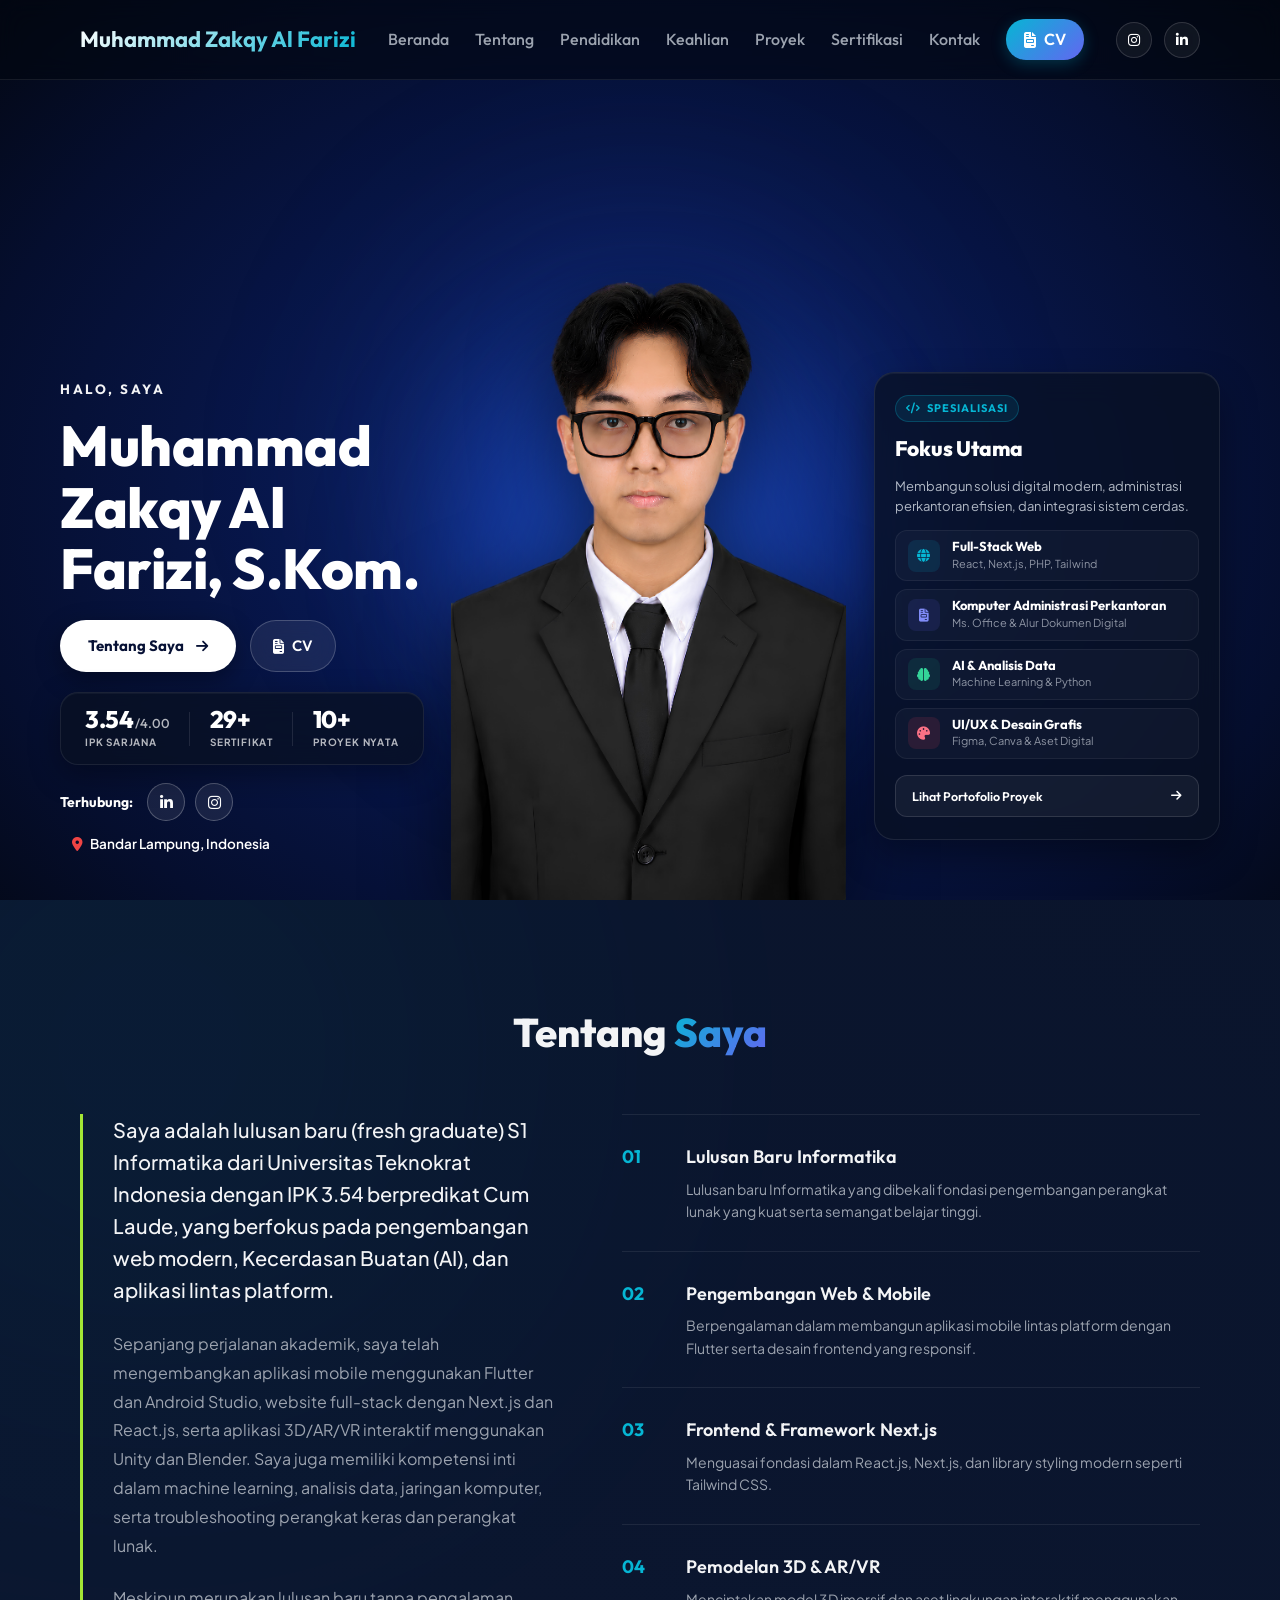
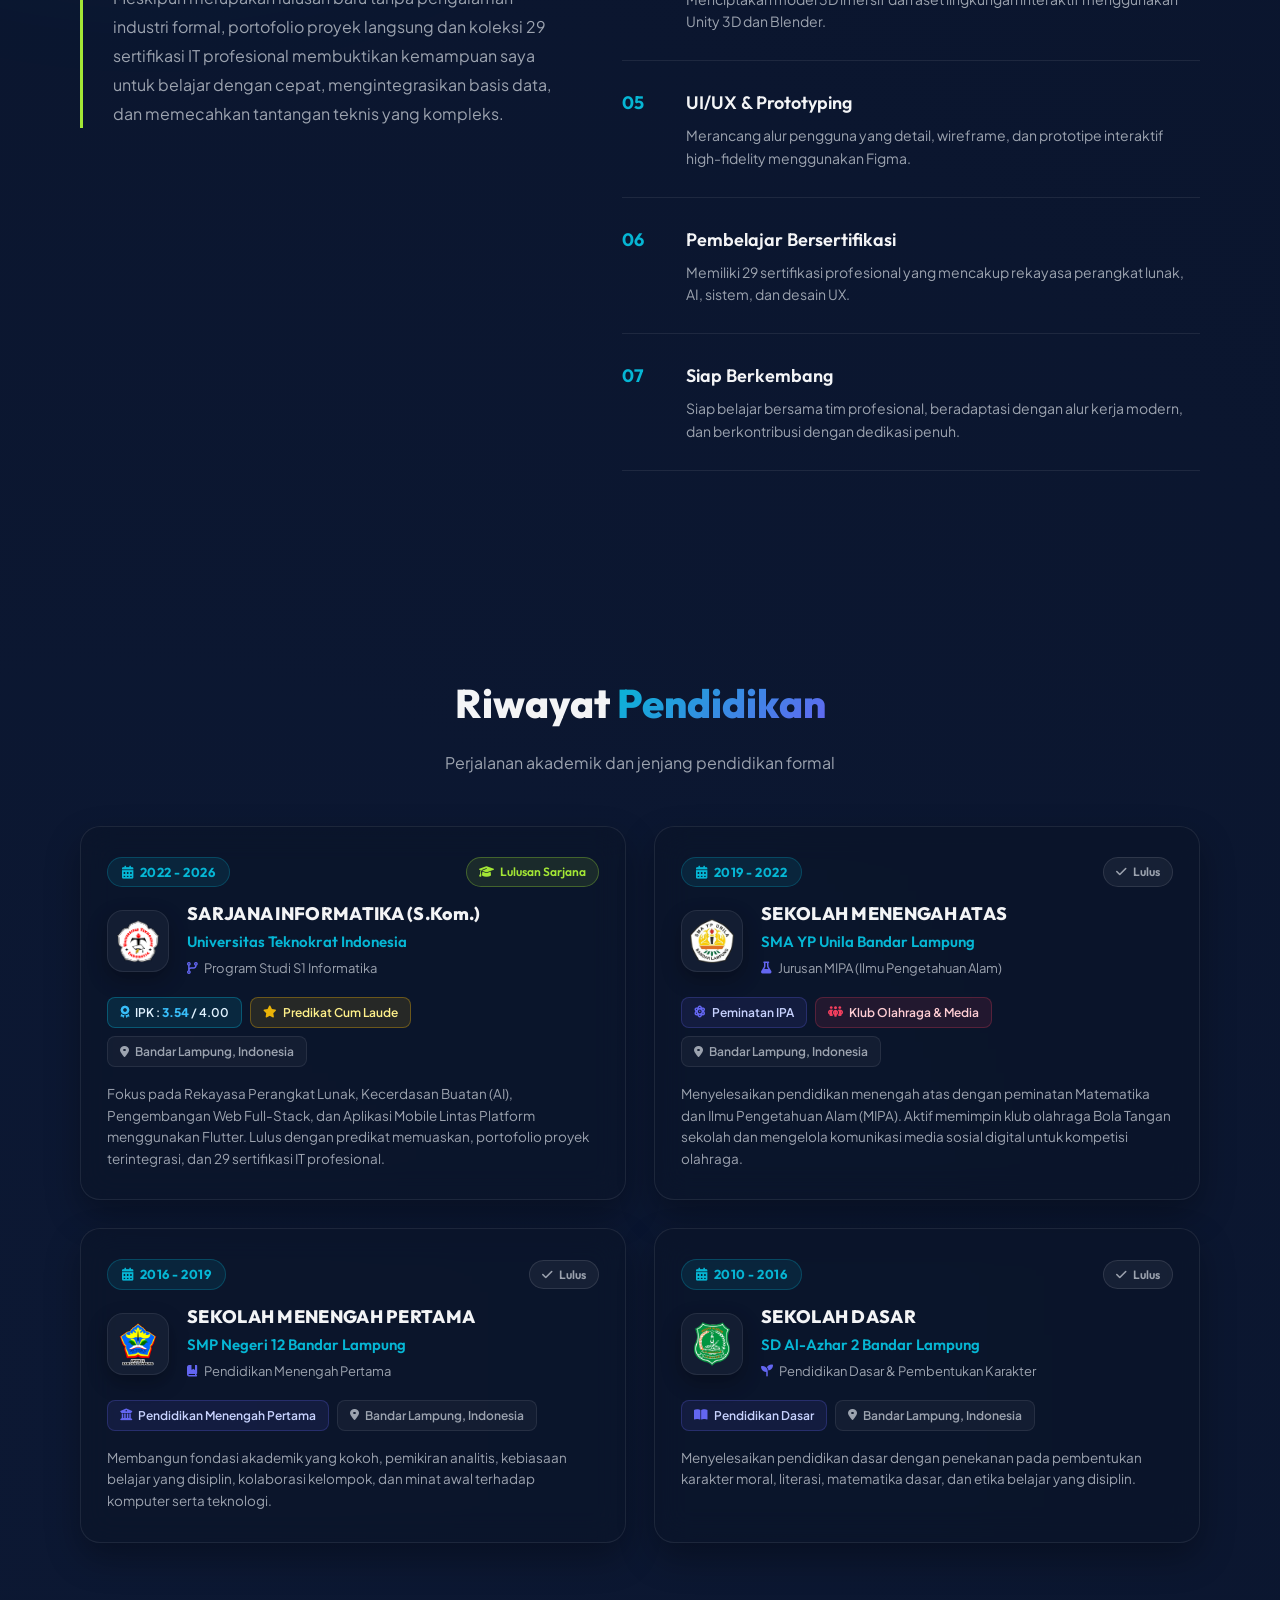
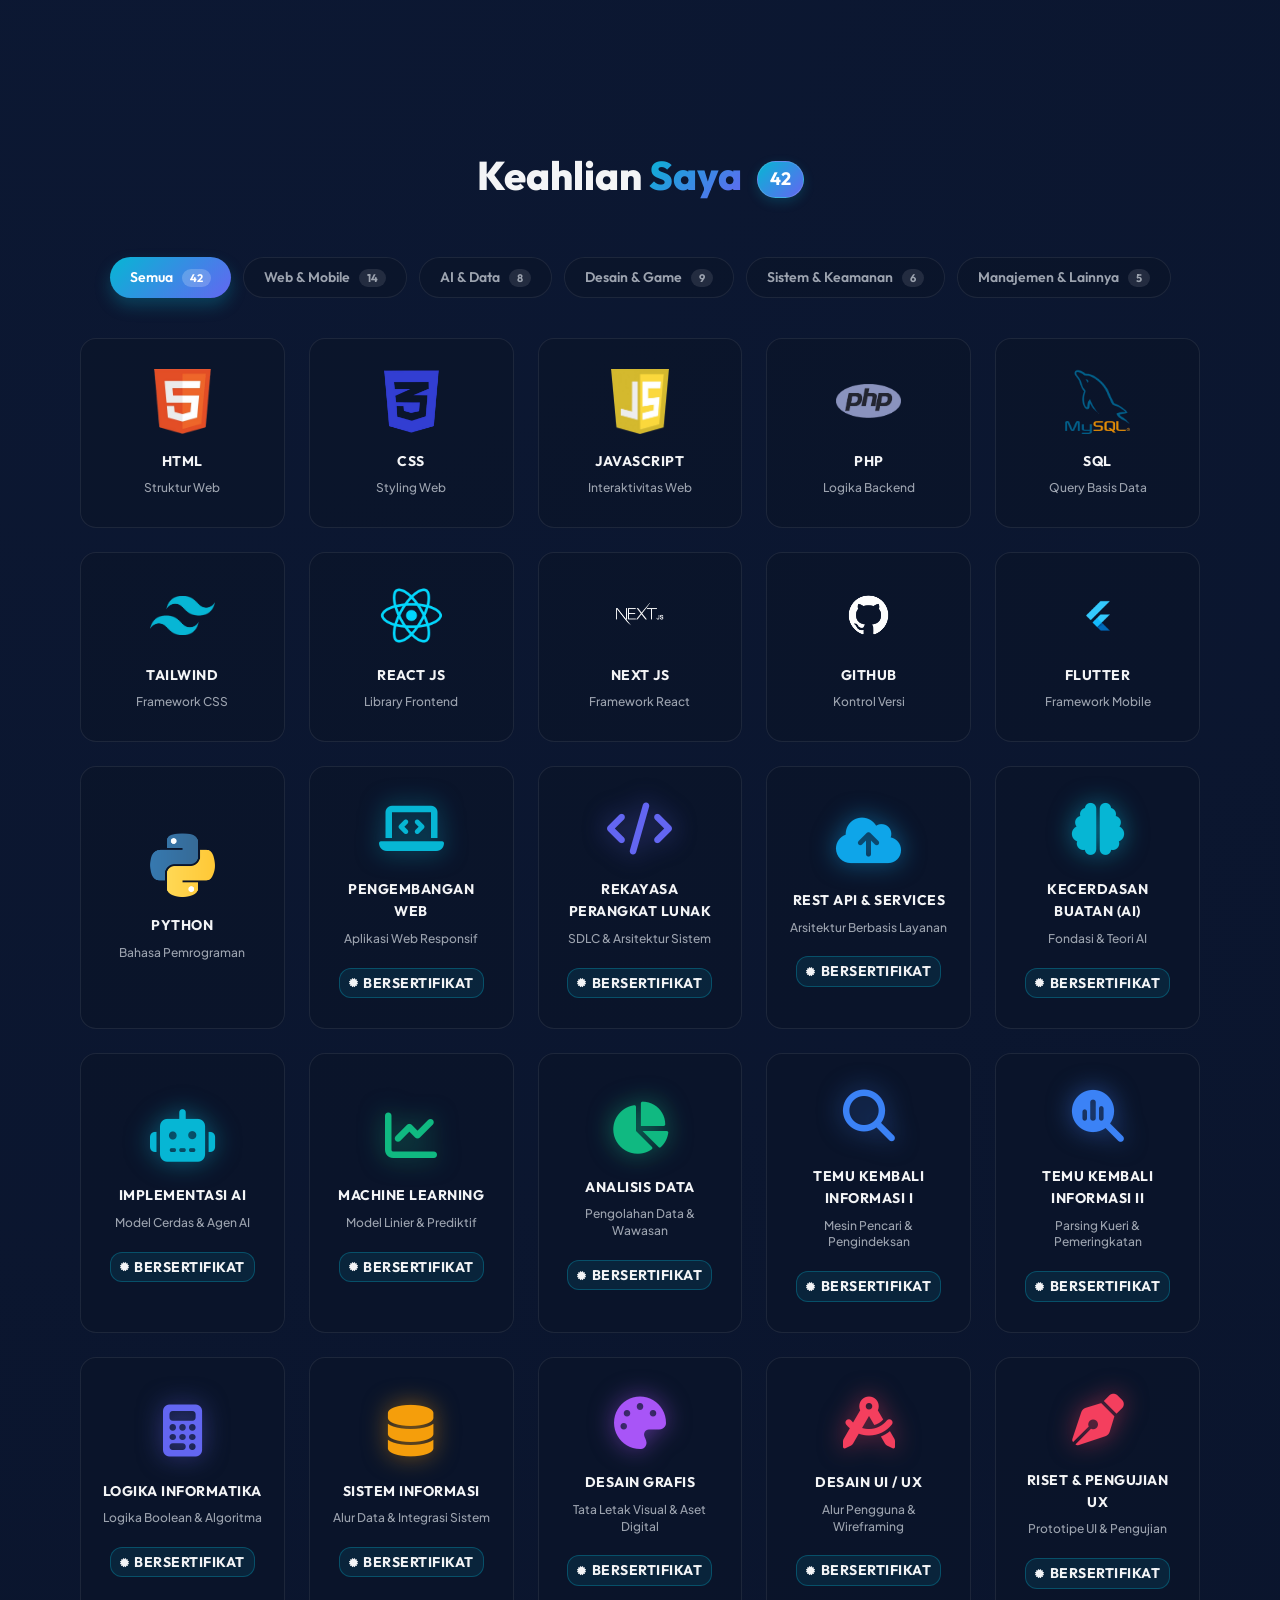
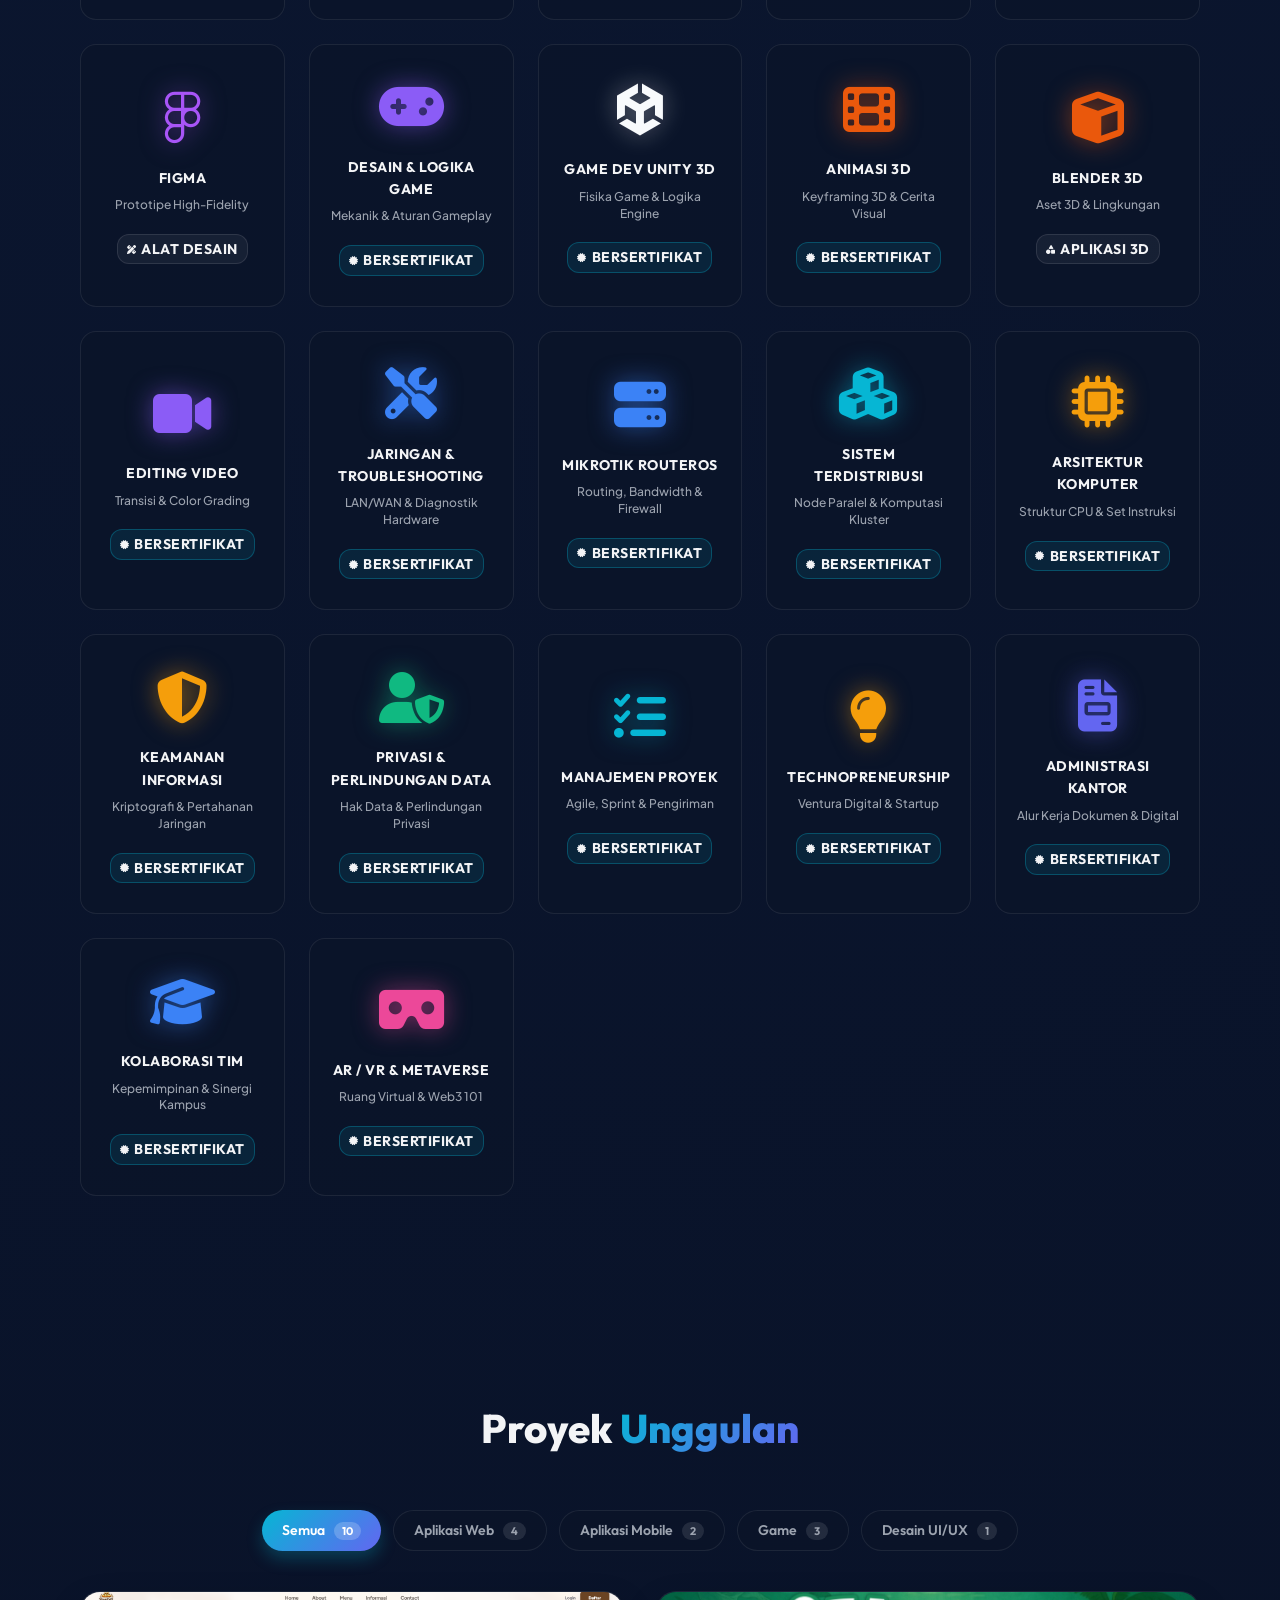
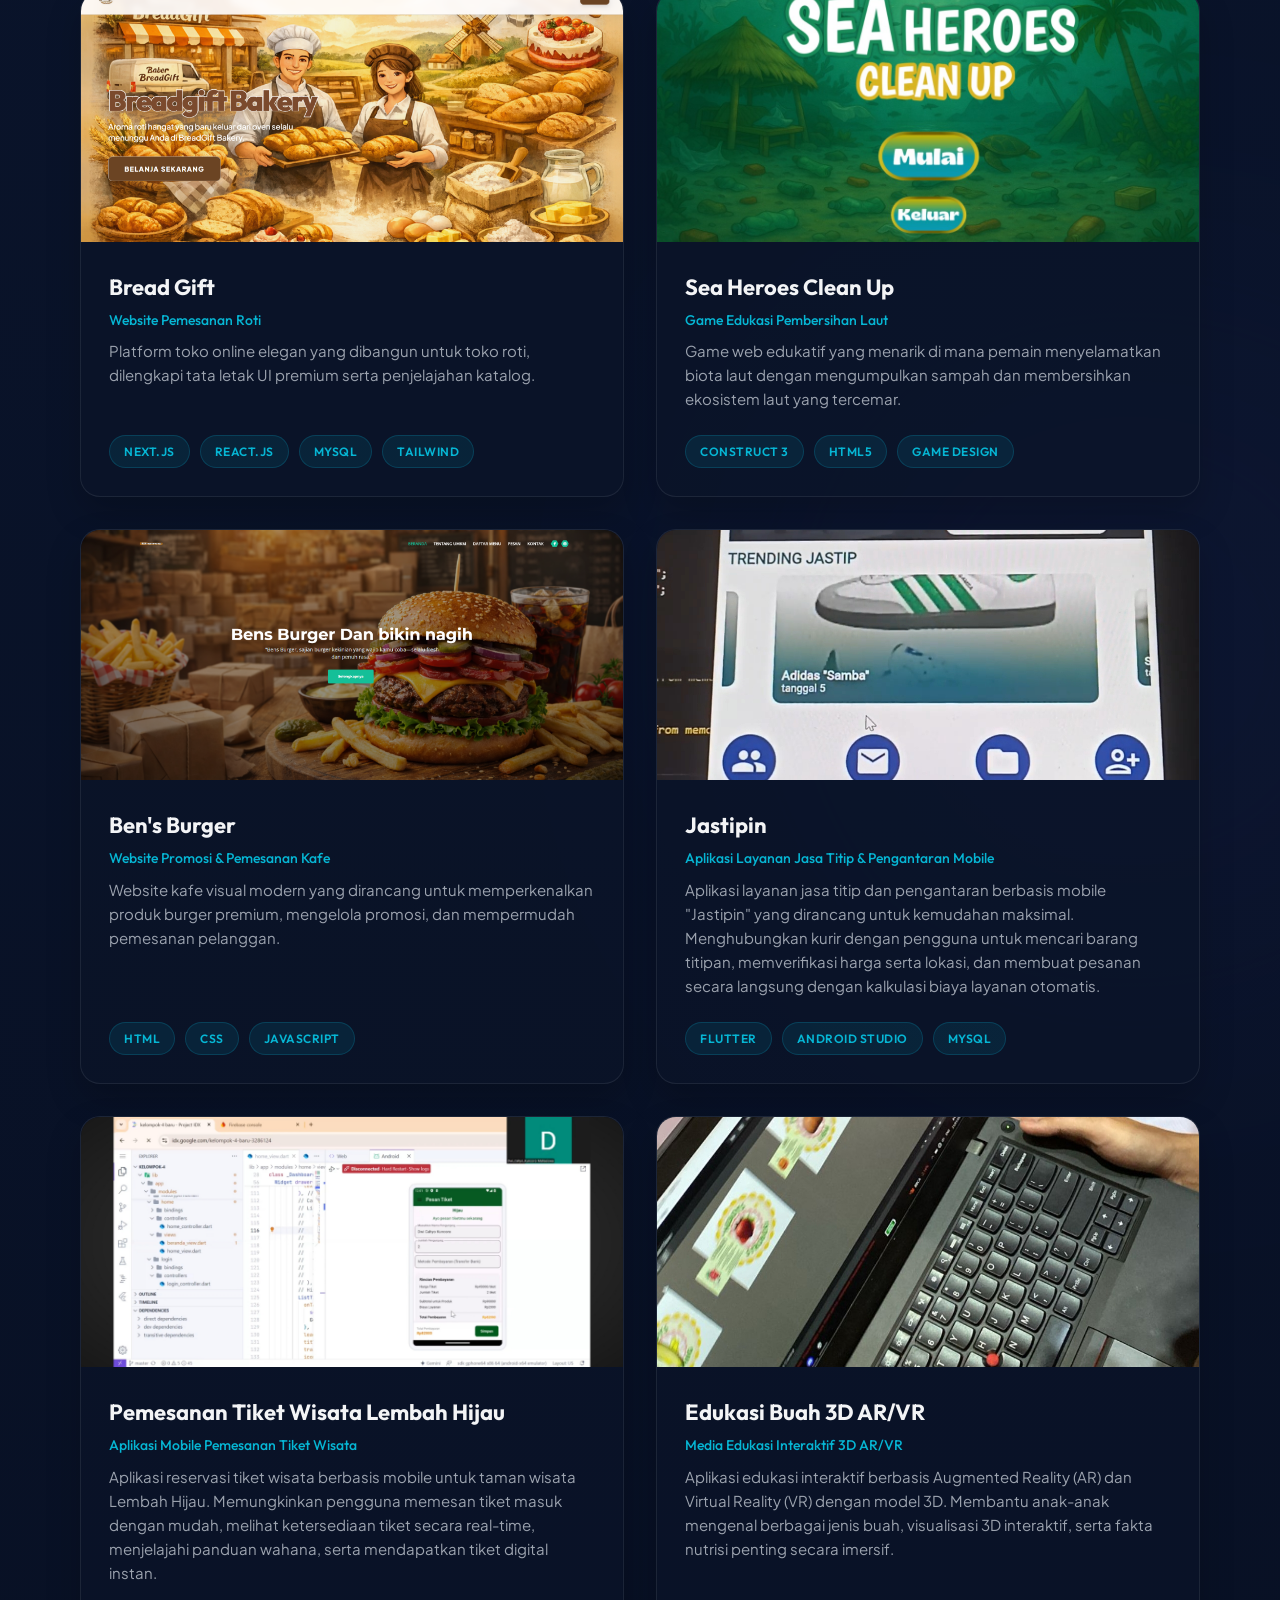
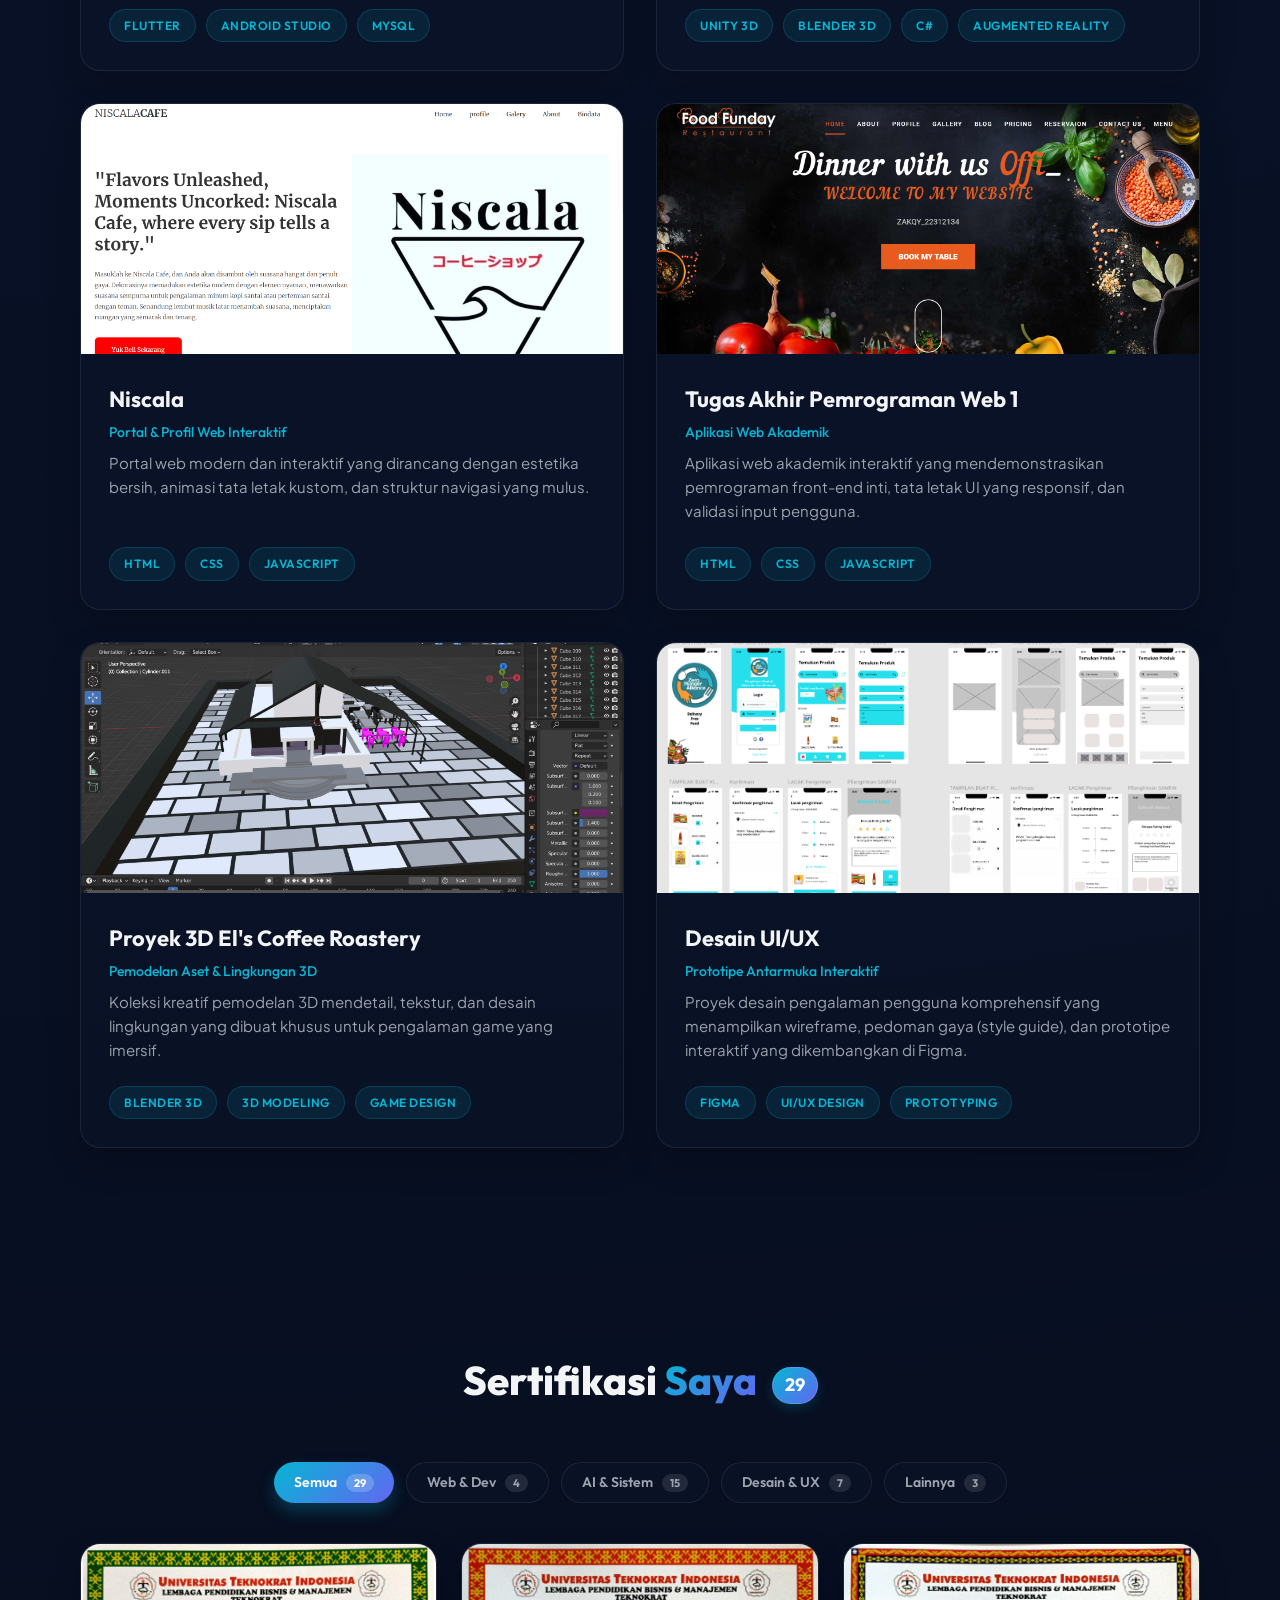
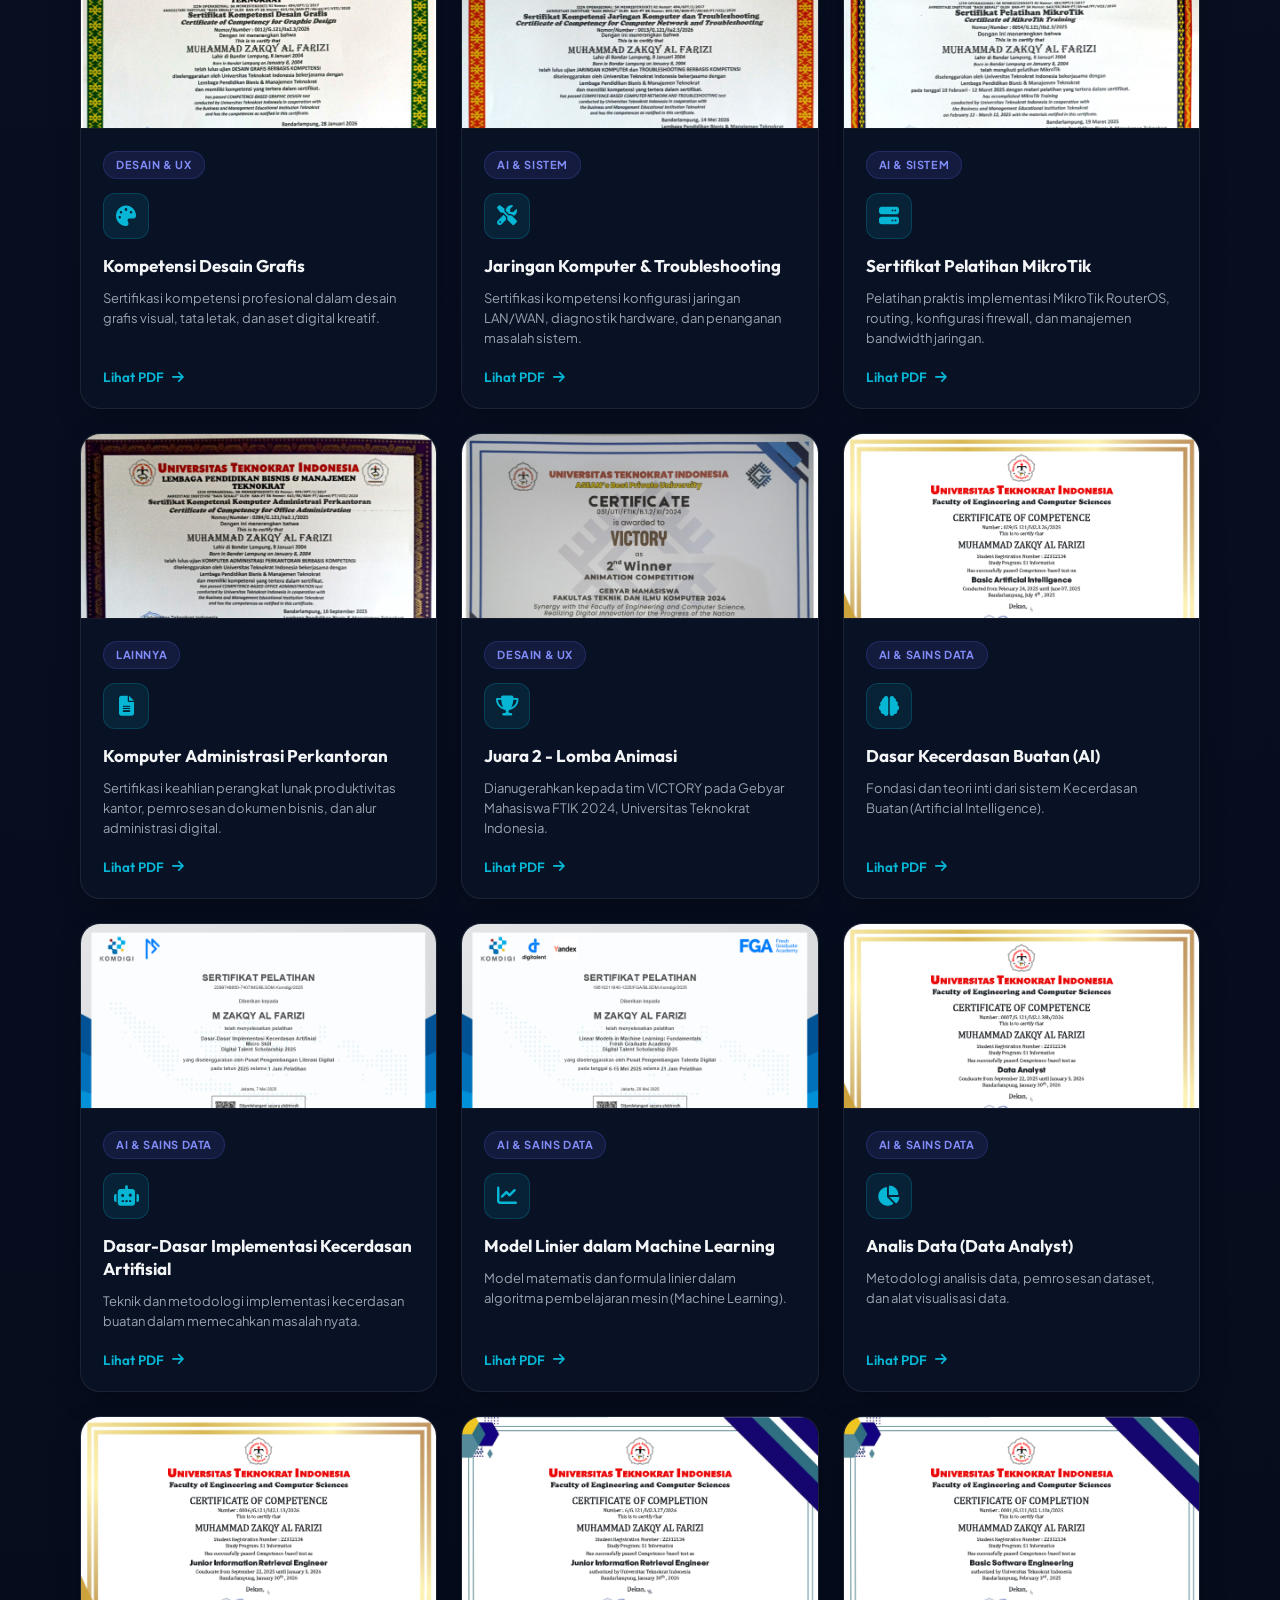
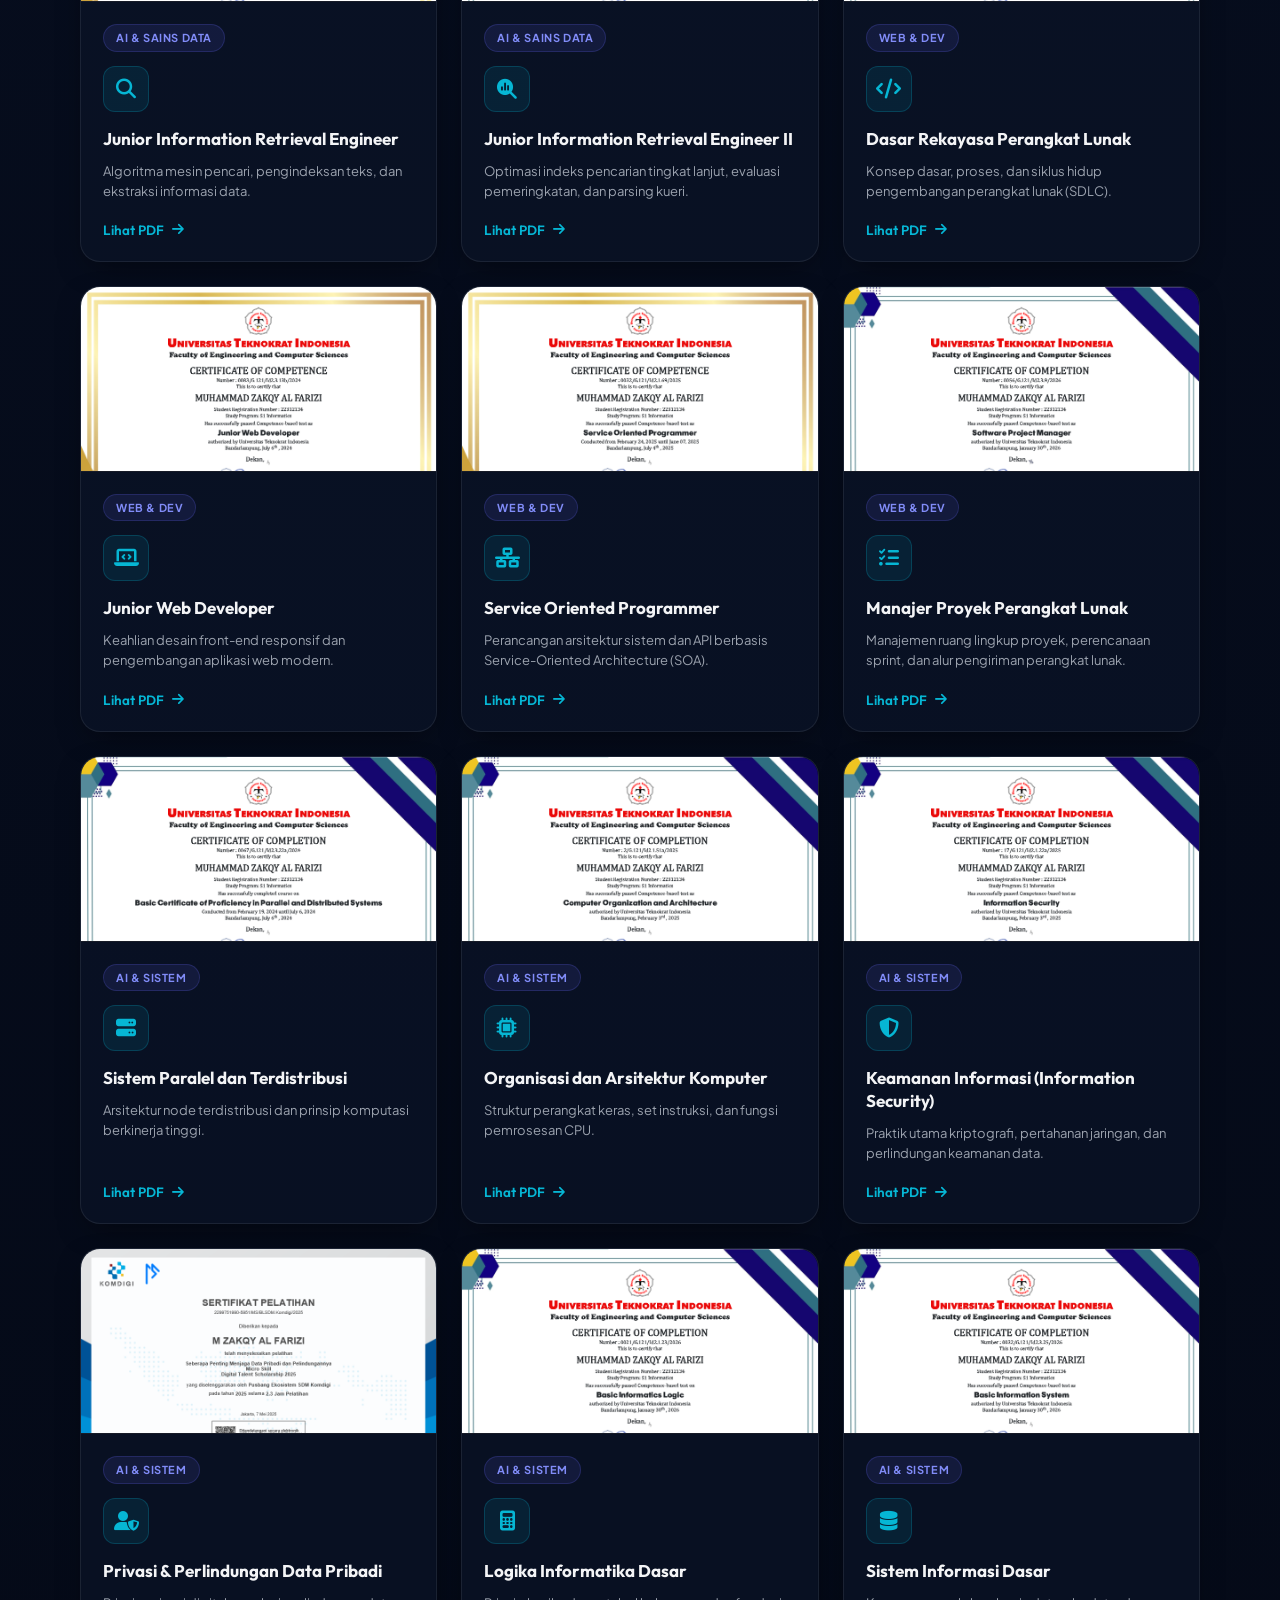
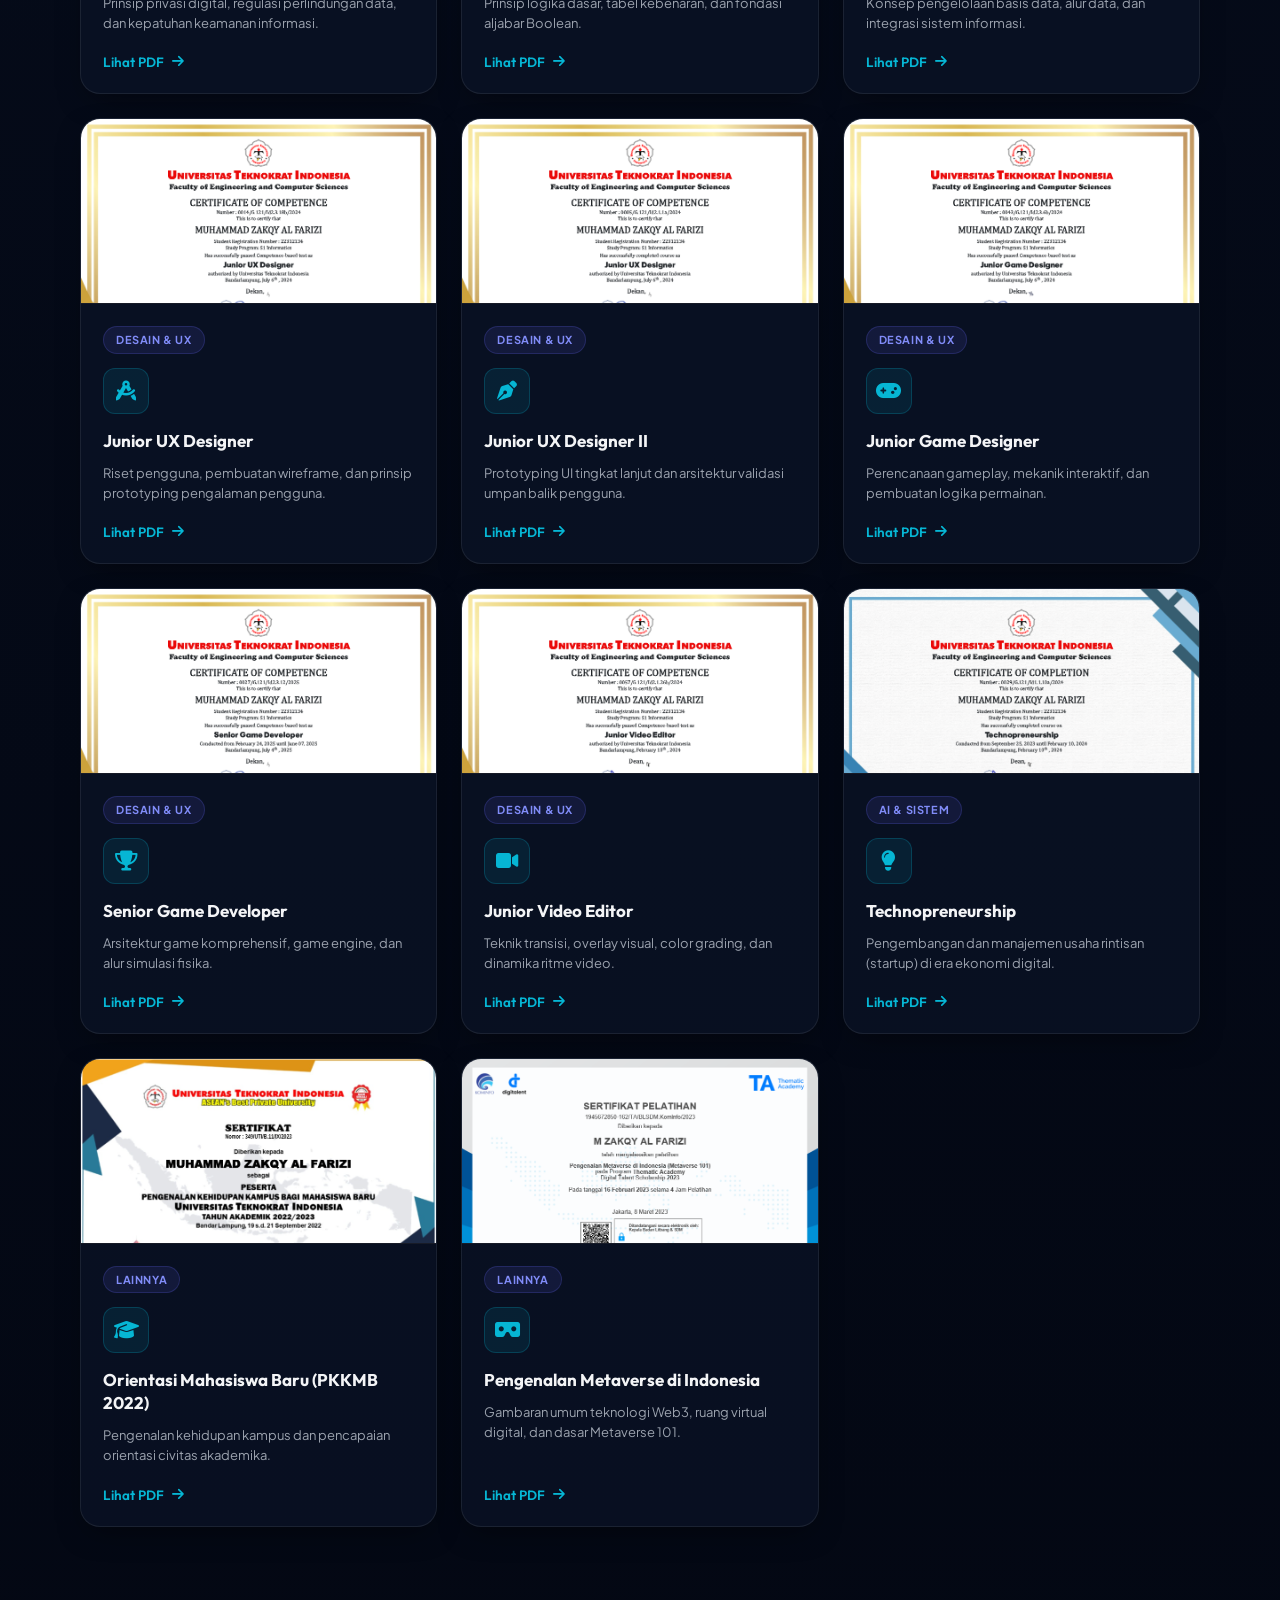
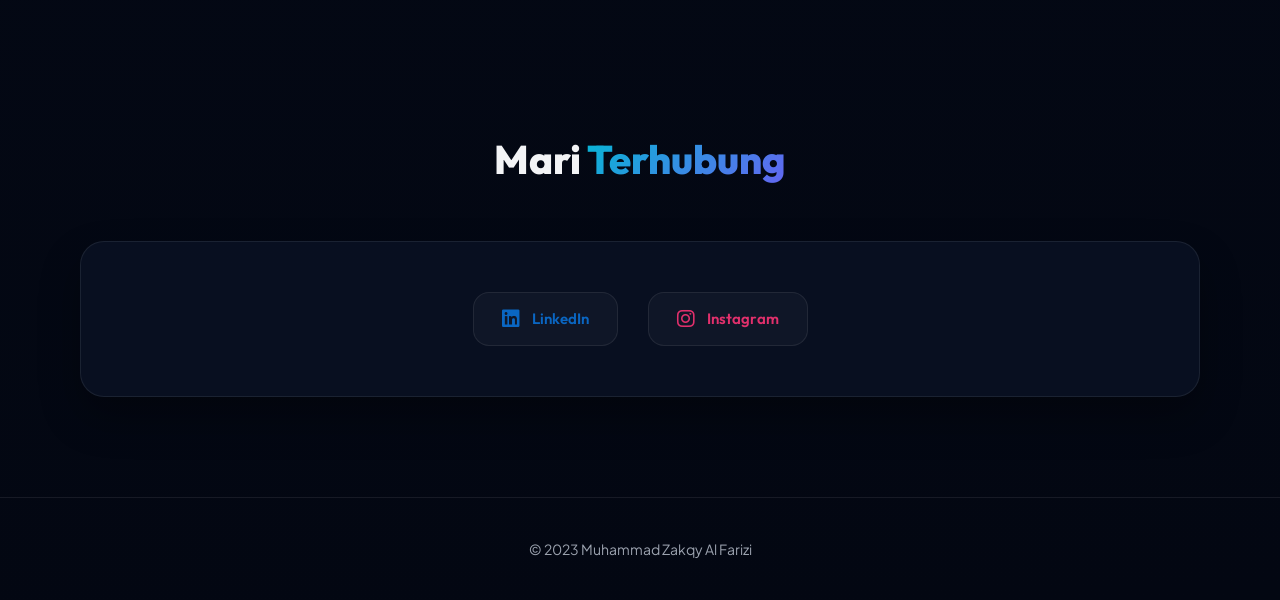
==== commit 671752b7: "Update index.html" ====
--- a/index.html
+++ b/index.html
@@ -744,8 +744,8 @@
                     </div>
                 </div>
                 <div class="field-text-project">
-                    <h3>Bread Gift <span>Portal Pemesanan Roti &amp; Hadiah Kustom</span></h3>
-                    <p class="description-project">Platform toko online elegan yang dibangun untuk toko roti dan kado kustom, dilengkapi tata letak UI premium serta penjelajahan katalog.</p>
+                    <h3>Bread Gift <span>Website Pemesanan Roti</span></h3>
+                    <p class="description-project">Platform toko online elegan yang dibangun untuk toko roti, dilengkapi tata letak UI premium serta penjelajahan katalog.</p>
                     <div class="technology-project">
                         <span class="tech-badge">NEXT.JS</span>
                         <span class="tech-badge">REACT.JS</span>
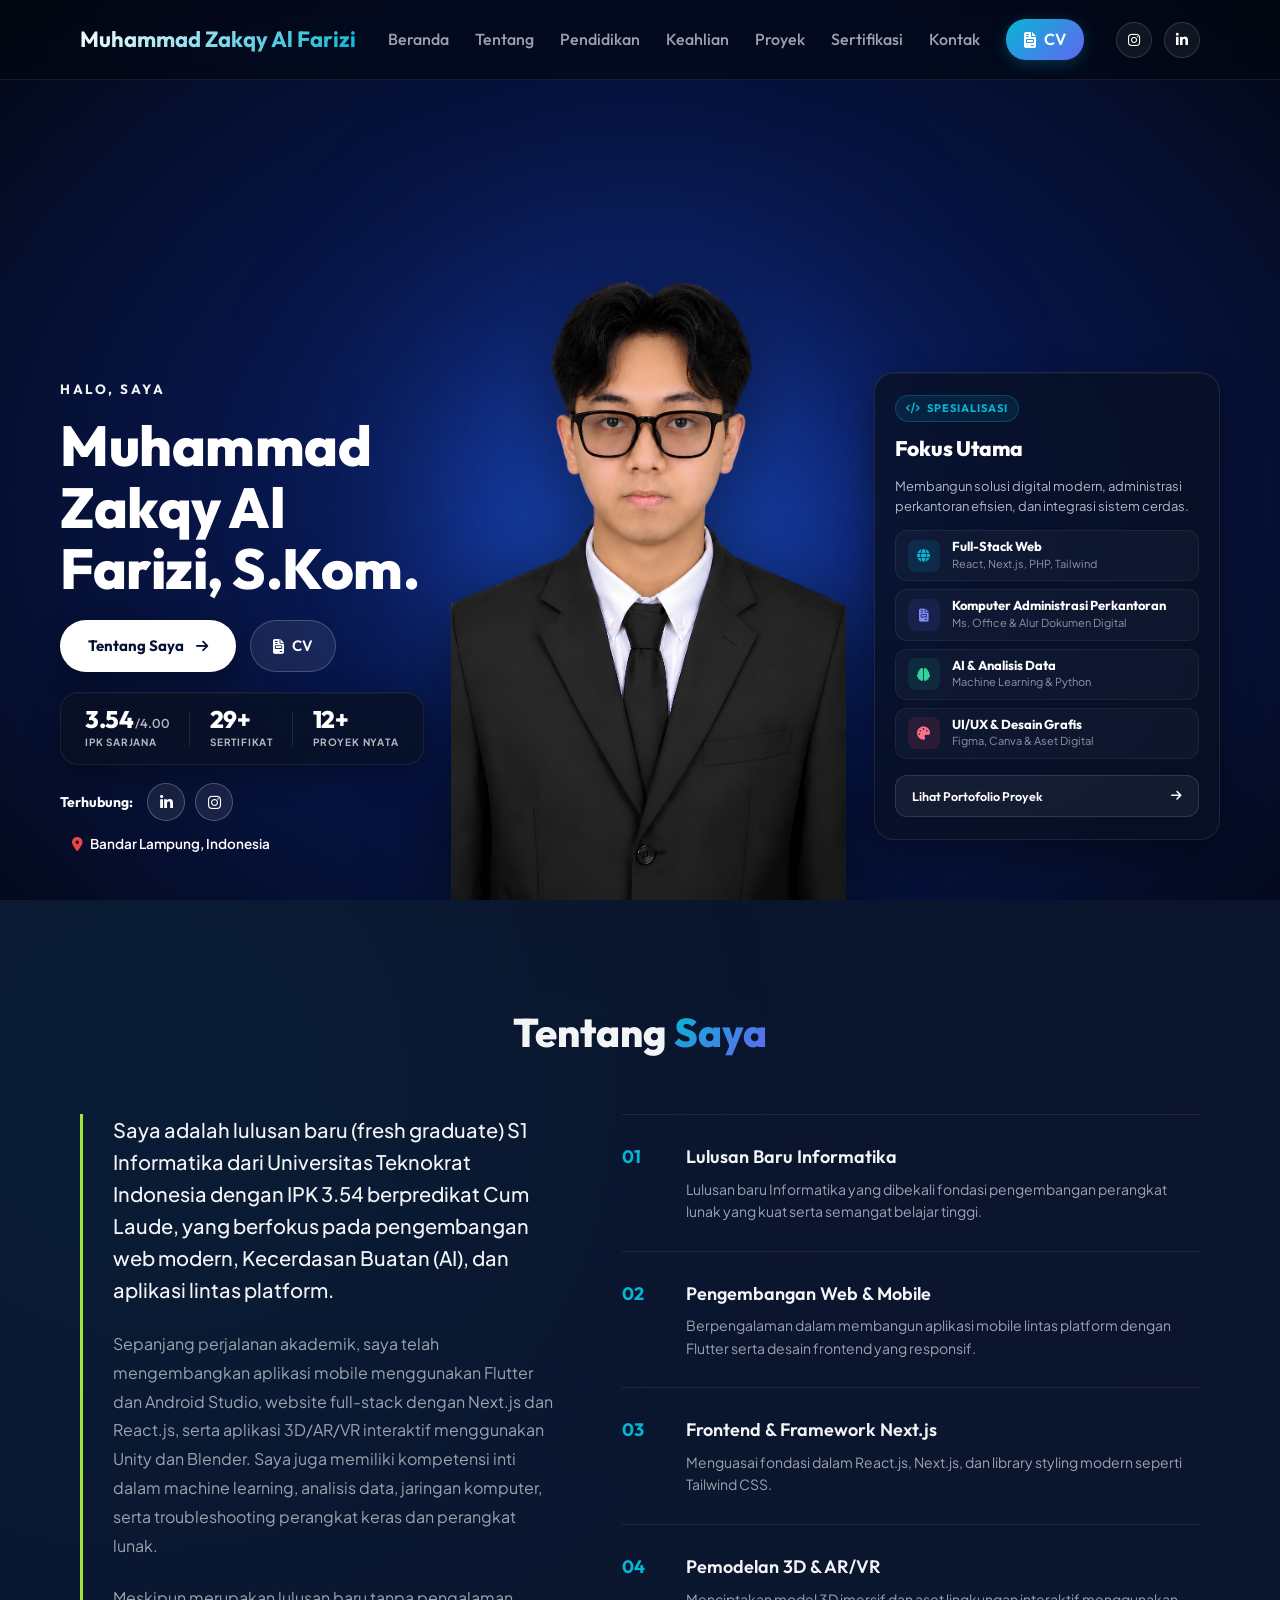
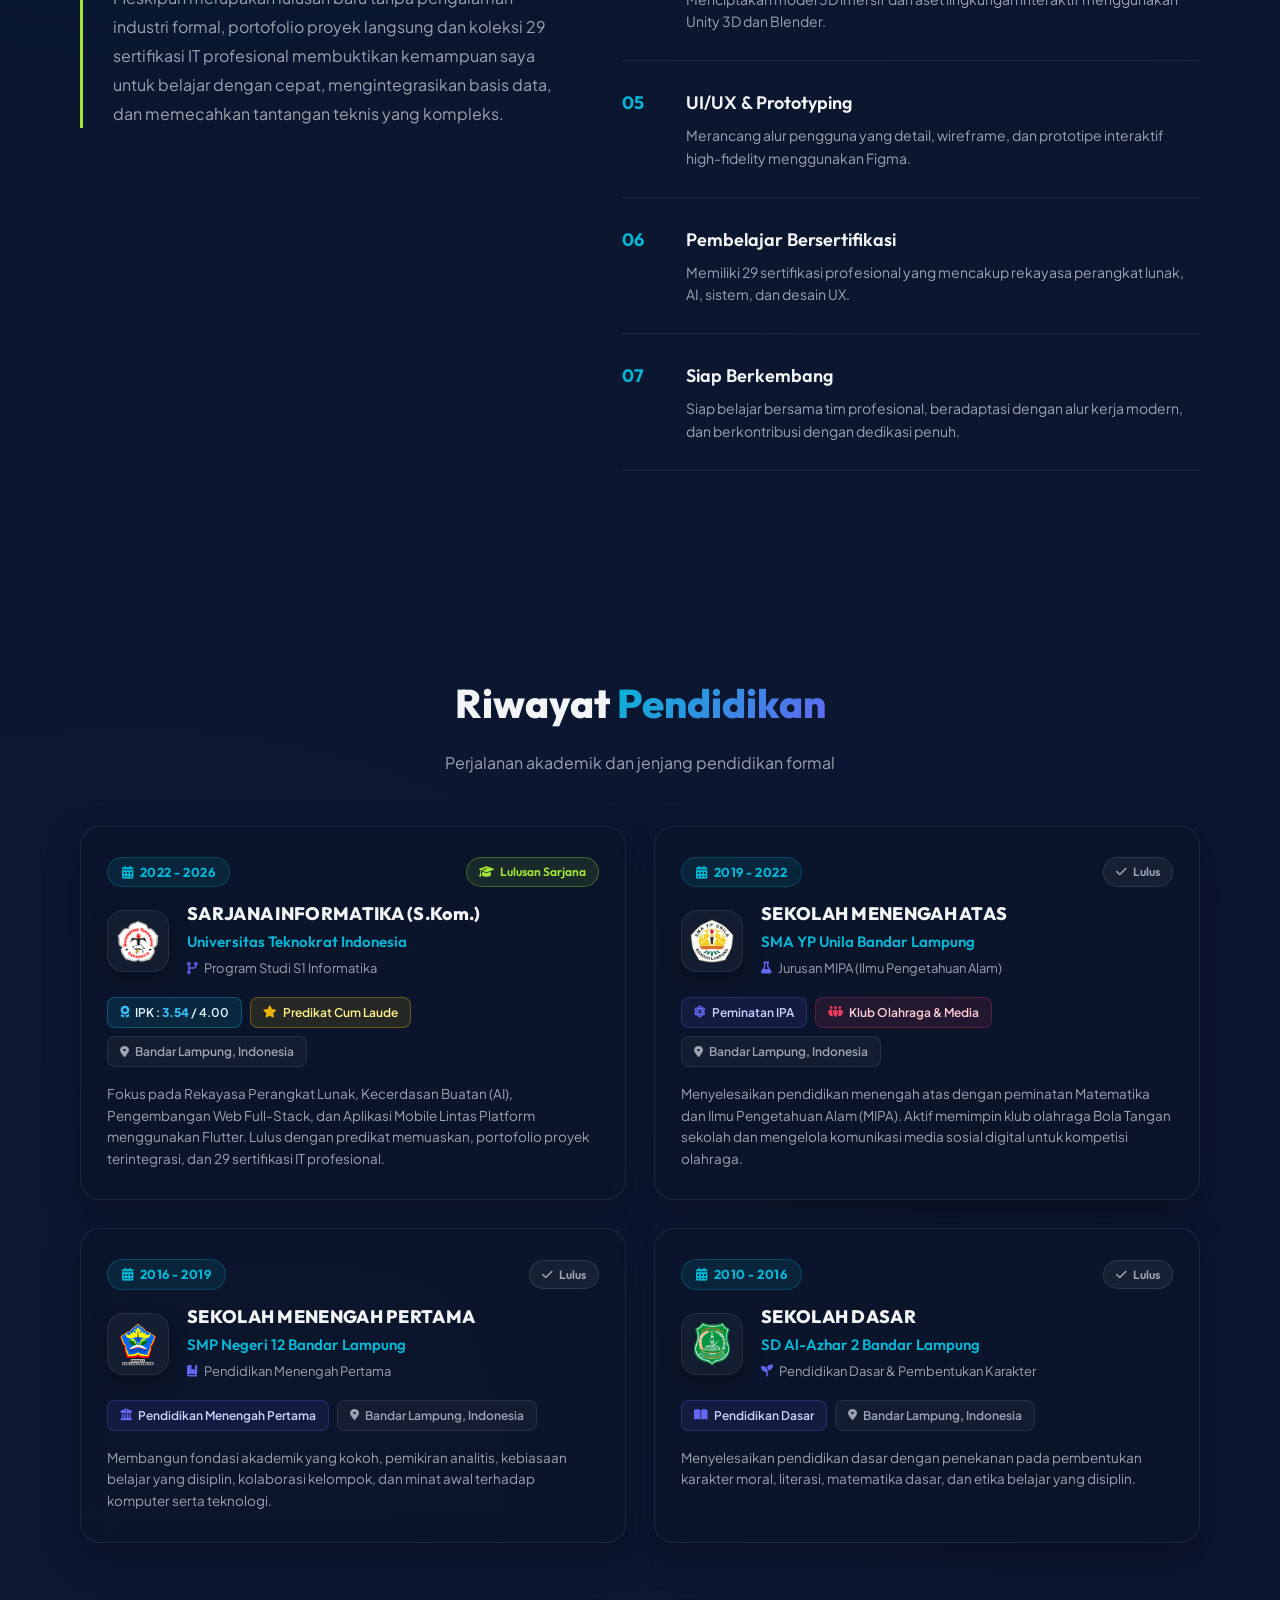
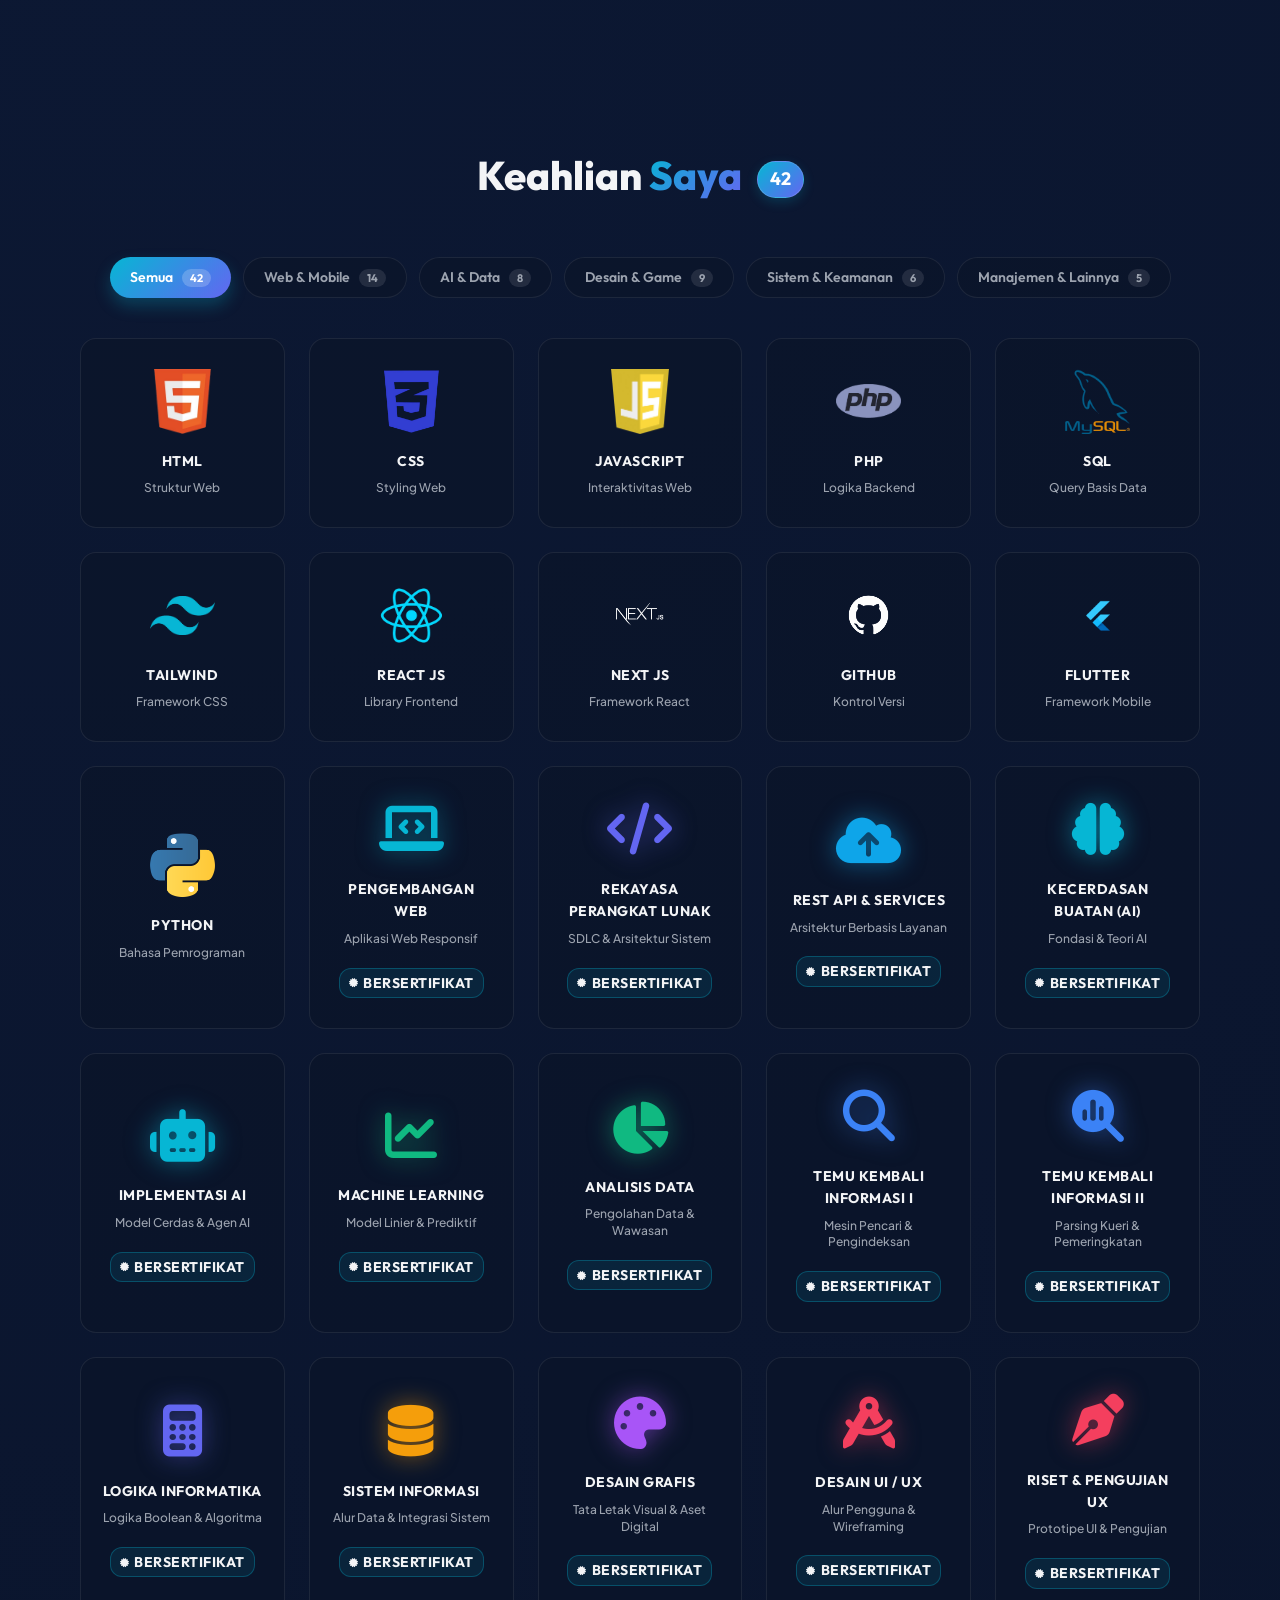
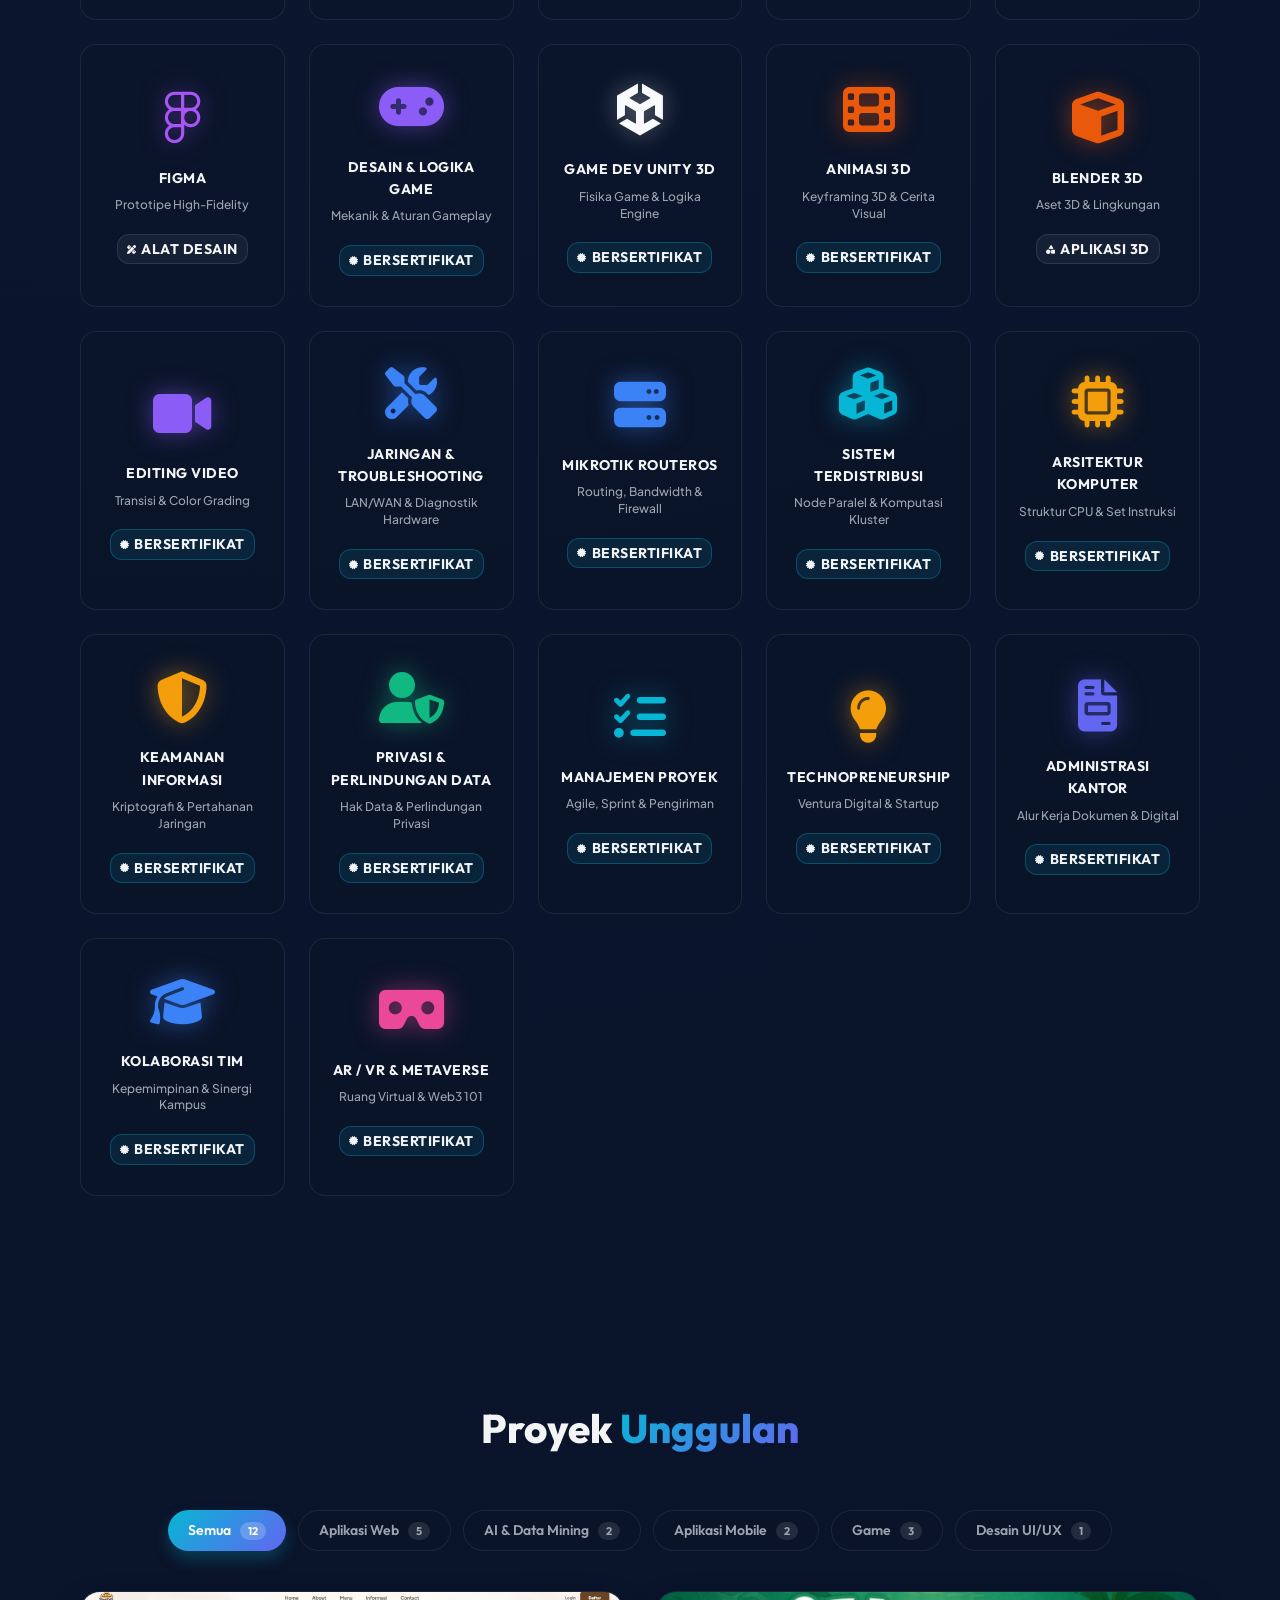
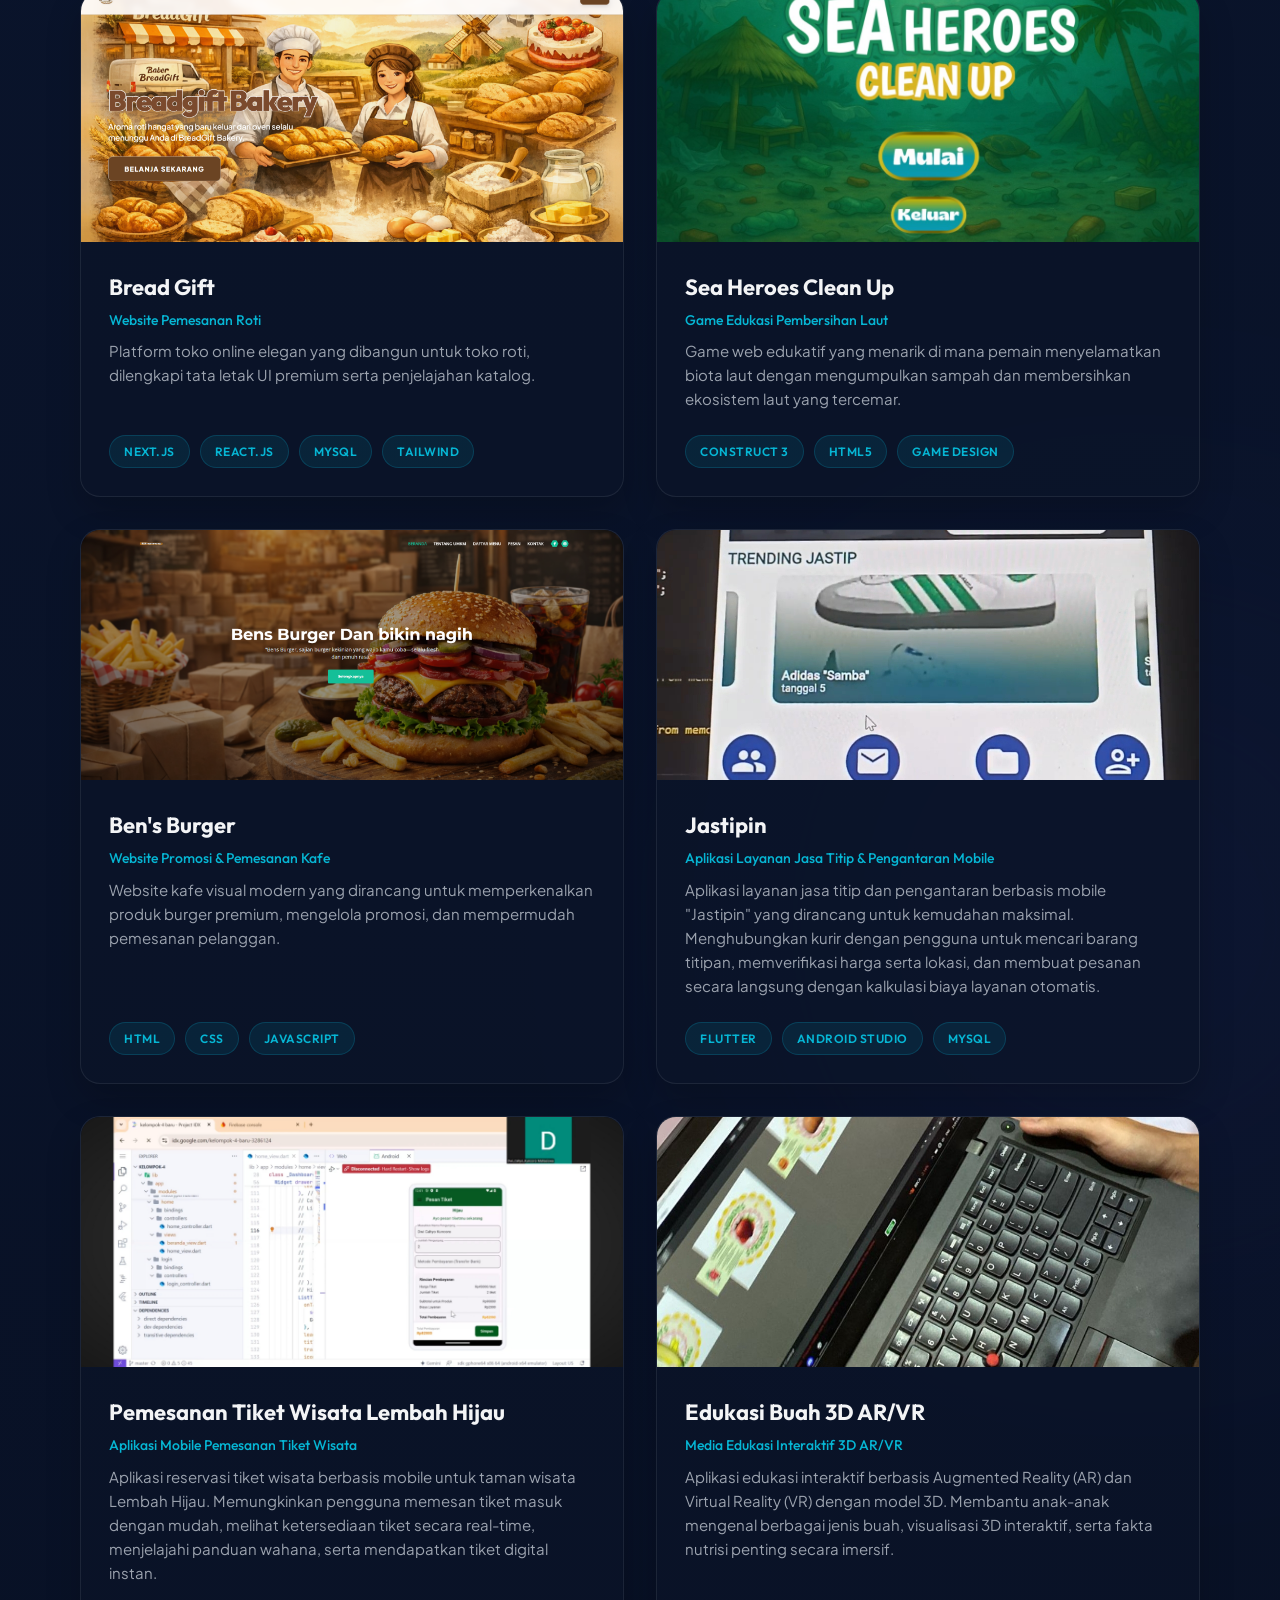
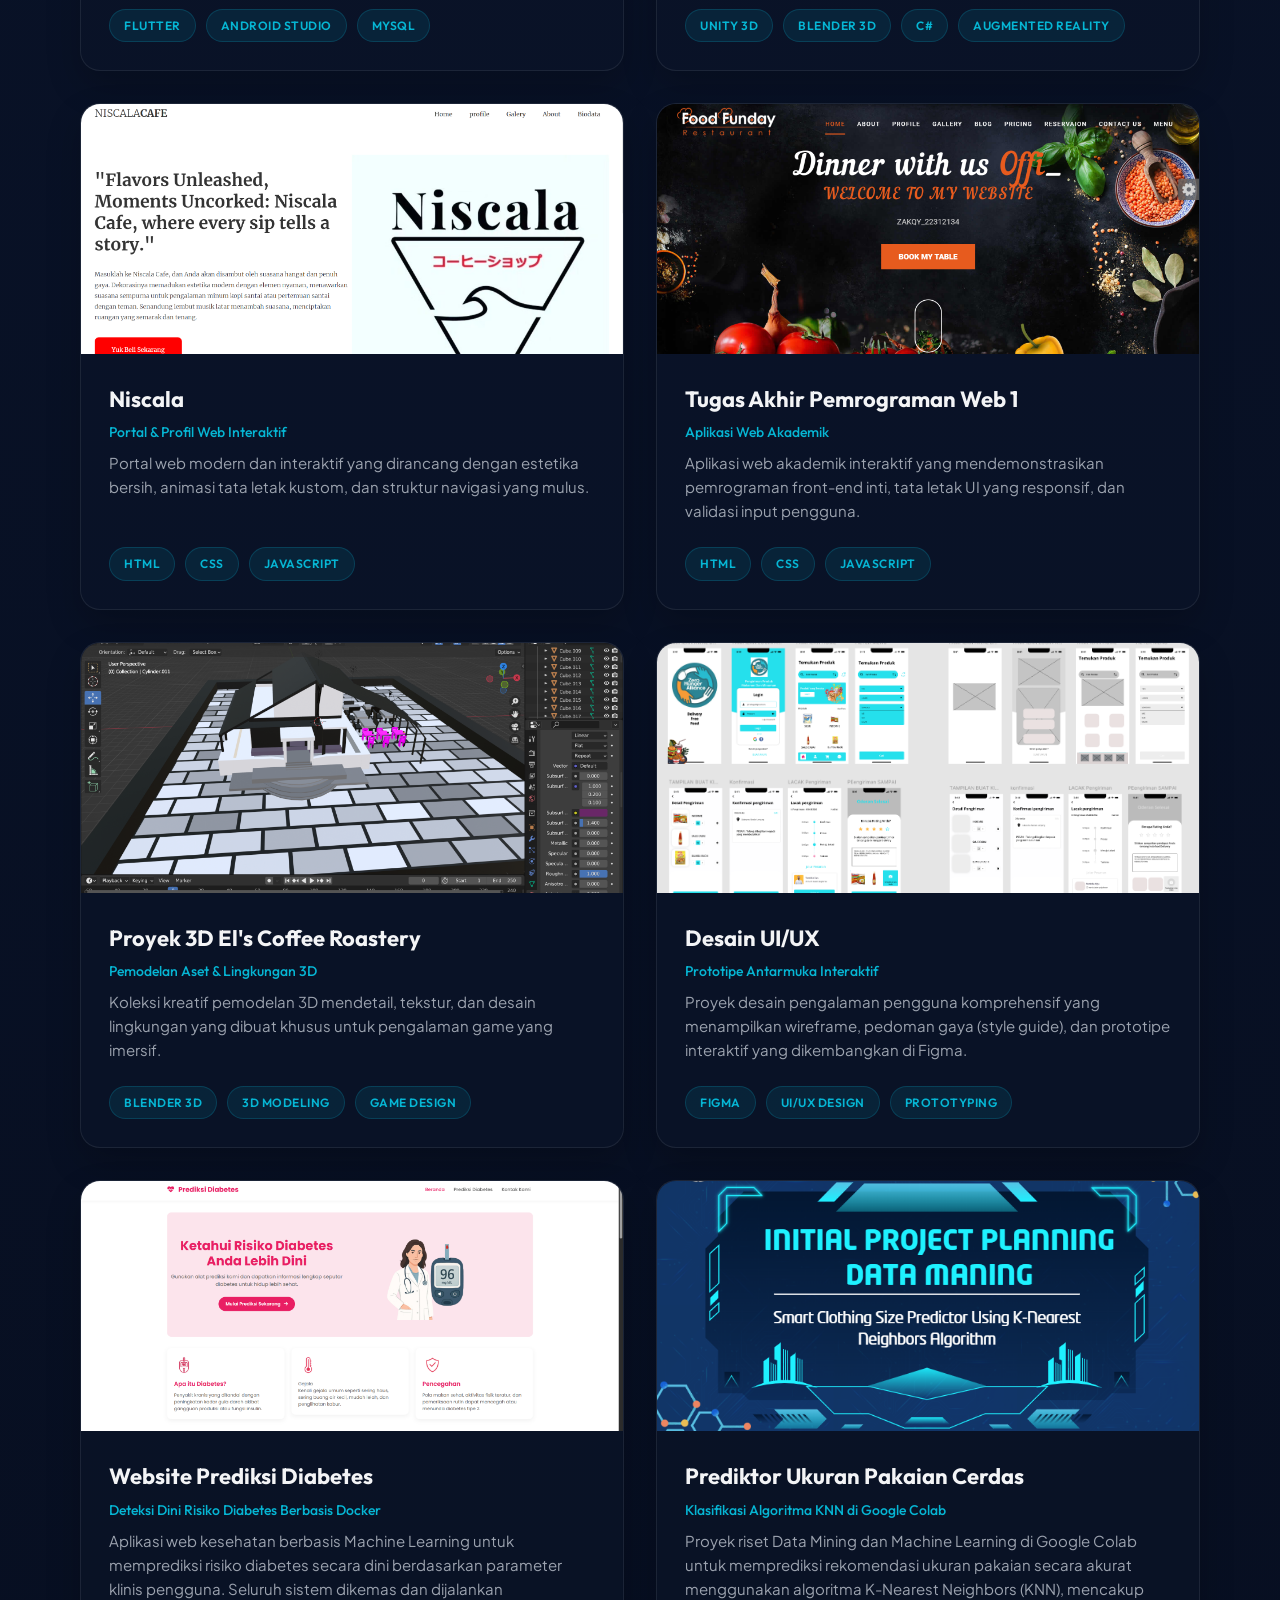
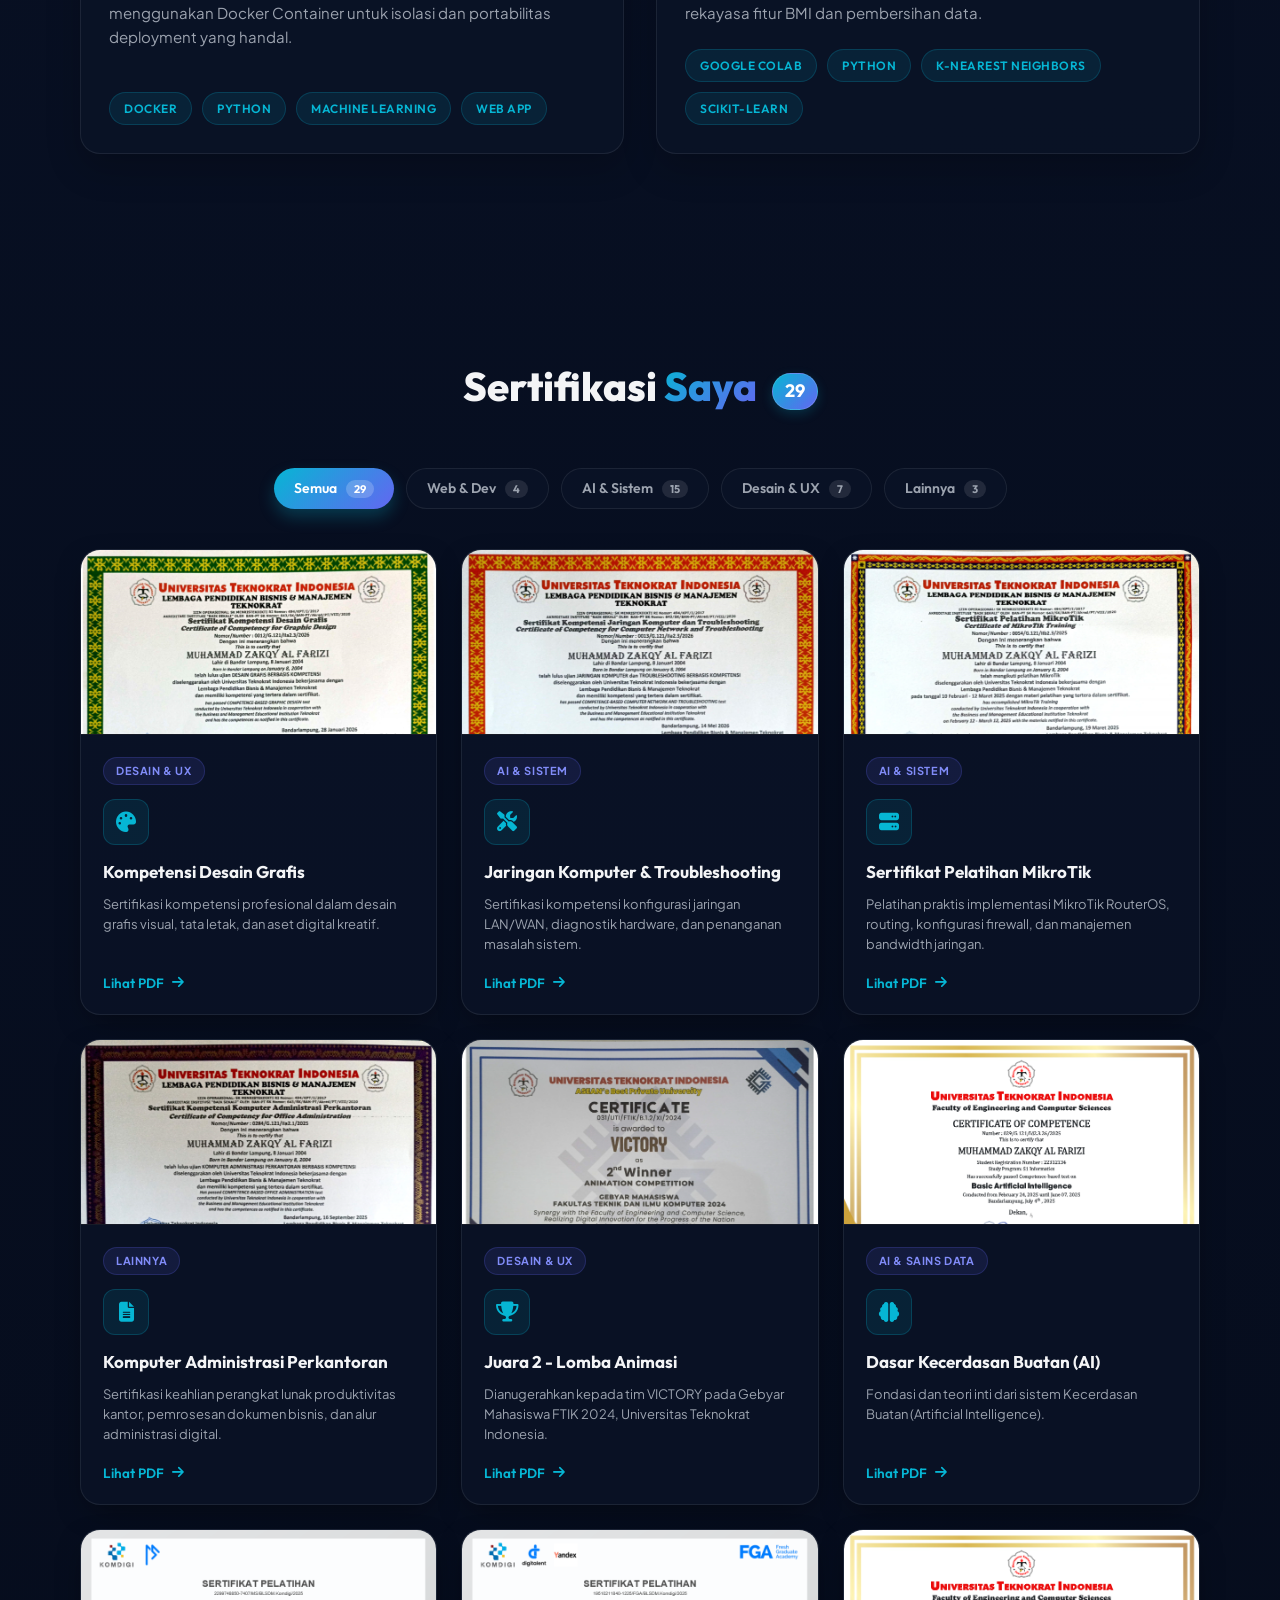
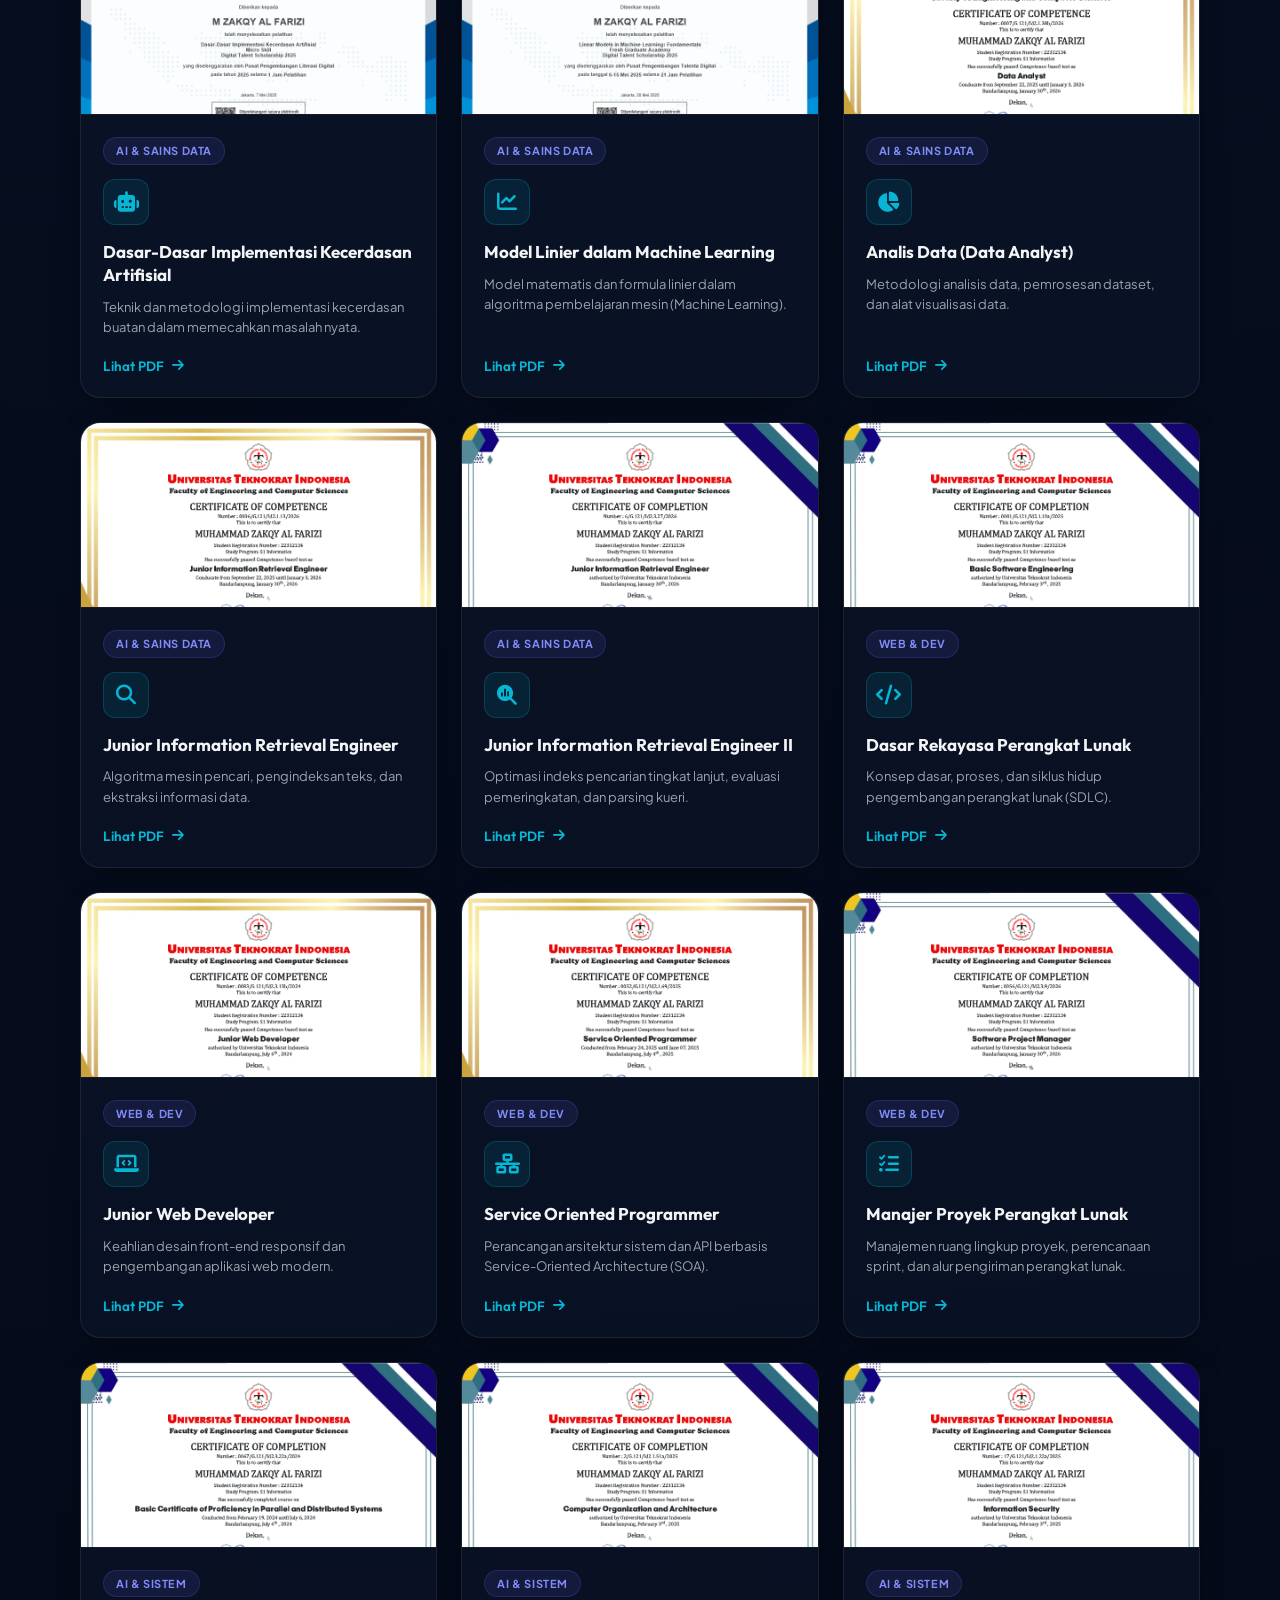
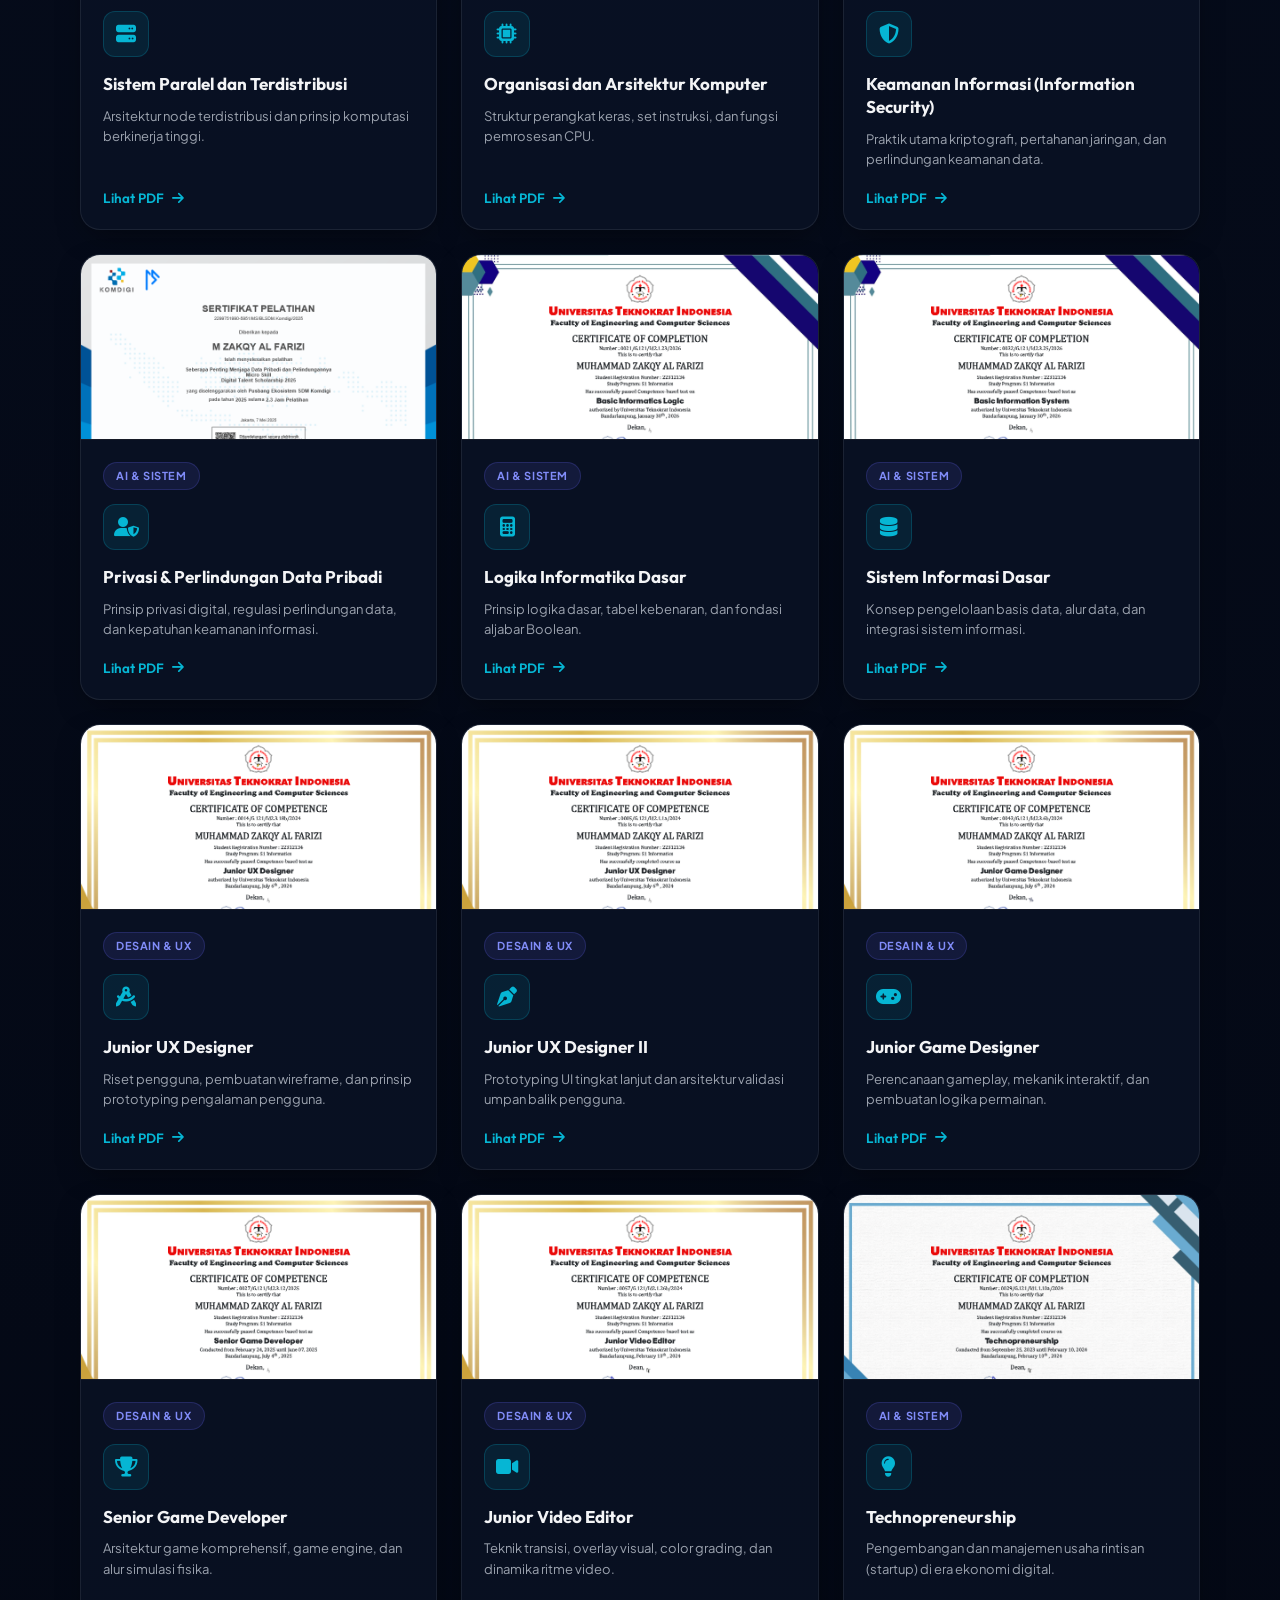
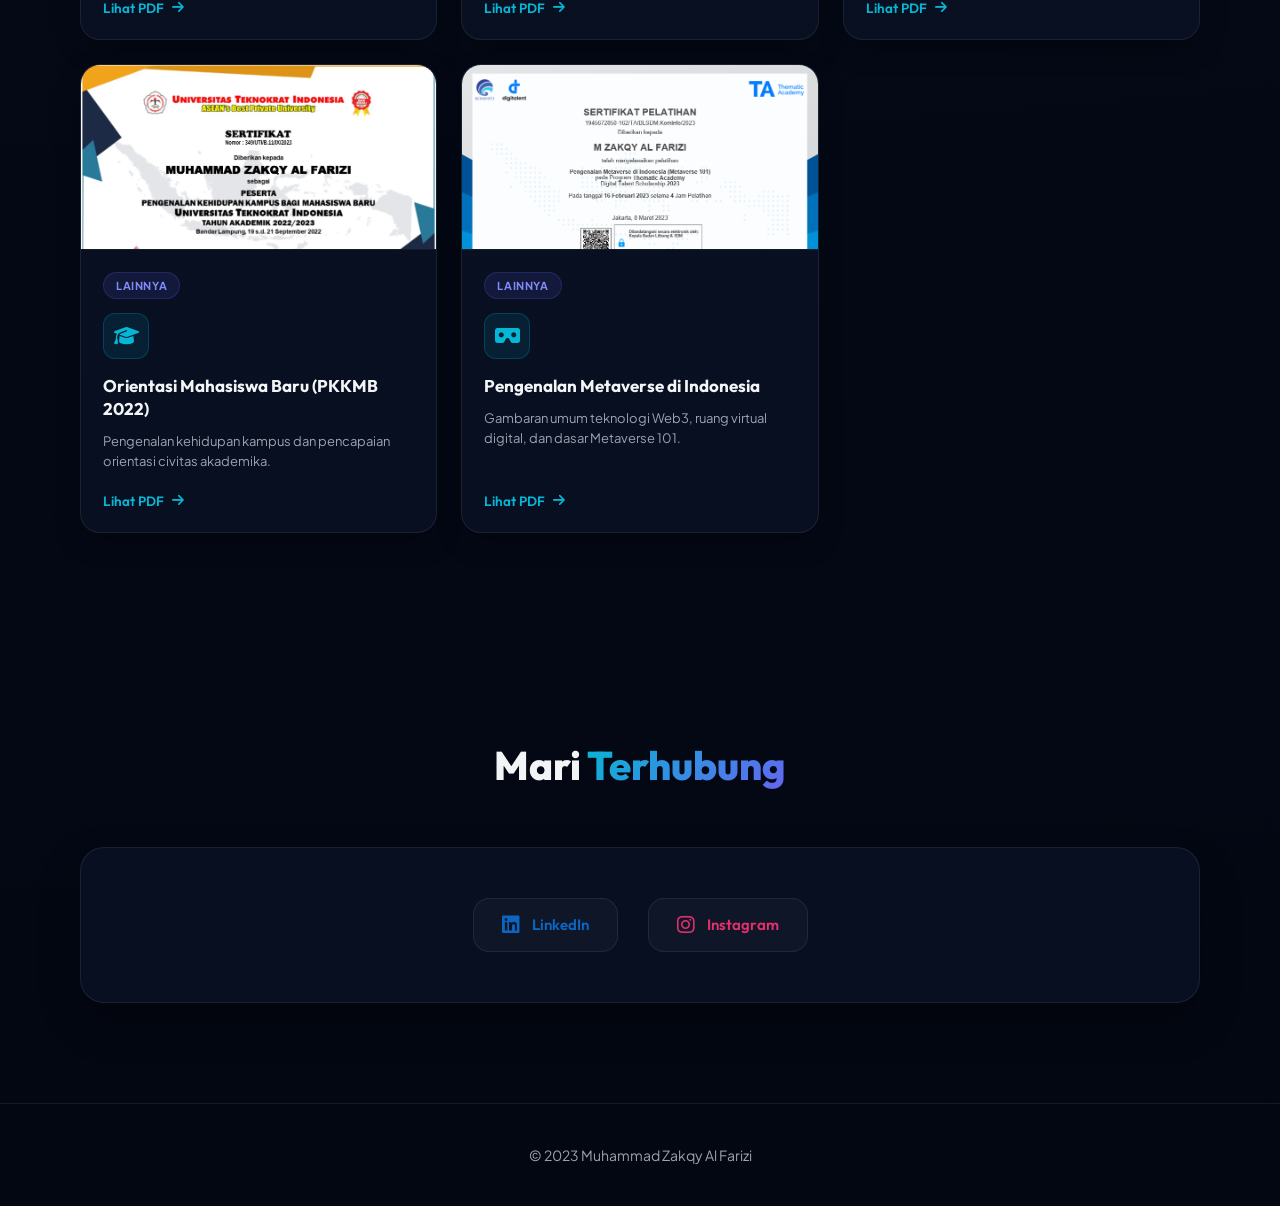
==== commit f8a264f5: "Tambah proyek Prediksi Diabetes (Docker) dan Prediktor Ukuran Pakaian KNN (Google Colab)" ====
--- a/index.html
+++ b/index.html
@@ -90,7 +90,7 @@
                     <div class="stat-divider"></div>
                     <div class="stat-col">
                         <div class="stat-val-wrapper">
-                            <span class="stat-value">10+</span>
+                            <span class="stat-value">12+</span>
                         </div>
                         <span class="stat-label">PROYEK NYATA</span>
                     </div>
@@ -726,8 +726,9 @@
 
         <!-- Project filters -->
         <div class="project-filters" data-aos="fade-up">
-            <button class="filter-btn active" data-filter="all">Semua <span class="filter-count">10</span></button>
-            <button class="filter-btn" data-filter="web">Aplikasi Web <span class="filter-count">4</span></button>
+            <button class="filter-btn active" data-filter="all">Semua <span class="filter-count">12</span></button>
+            <button class="filter-btn" data-filter="web">Aplikasi Web <span class="filter-count">5</span></button>
+            <button class="filter-btn" data-filter="ai">AI &amp; Data Mining <span class="filter-count">2</span></button>
             <button class="filter-btn" data-filter="mobile">Aplikasi Mobile <span class="filter-count">2</span></button>
             <button class="filter-btn" data-filter="game">Game <span class="filter-count">3</span></button>
             <button class="filter-btn" data-filter="design">Desain UI/UX <span class="filter-count">1</span></button>
@@ -929,6 +930,46 @@
                         <span class="tech-badge">FIGMA</span>
                         <span class="tech-badge">UI/UX DESIGN</span>
                         <span class="tech-badge">PROTOTYPING</span>
+                    </div>
+                </div>
+            </div>
+
+            <!-- PROJECT 11: Website Prediksi Diabetes (Docker) -->
+            <div class="field-project" data-category="web ai" data-aos="fade-right" data-aos-duration="1000">
+                <div class="project-img-wrapper">
+                    <img src="PROJEK/website pendeteksi diabetes.PNG" alt="Website Prediksi Diabetes">
+                    <div class="project-overlay-btn">
+                        <button class="detail-btn" onclick="openProjectModal('deteksi_diabetes')">Lihat Detail</button>
+                    </div>
+                </div>
+                <div class="field-text-project">
+                    <h3>Website Prediksi Diabetes <span>Deteksi Dini Risiko Diabetes Berbasis Docker</span></h3>
+                    <p class="description-project">Aplikasi web kesehatan berbasis Machine Learning untuk memprediksi risiko diabetes secara dini berdasarkan parameter klinis pengguna. Seluruh sistem dikemas dan dijalankan menggunakan Docker Container untuk isolasi dan portabilitas deployment yang handal.</p>
+                    <div class="technology-project">
+                        <span class="tech-badge">DOCKER</span>
+                        <span class="tech-badge">PYTHON</span>
+                        <span class="tech-badge">MACHINE LEARNING</span>
+                        <span class="tech-badge">WEB APP</span>
+                    </div>
+                </div>
+            </div>
+
+            <!-- PROJECT 12: Prediktor Ukuran Pakaian Cerdas KNN (Google Colab) -->
+            <div class="field-project" data-category="ai" data-aos="fade-left" data-aos-duration="1000">
+                <div class="project-img-wrapper">
+                    <img src="PROJEK/Prediktor Ukuran Pakaian Cerdas Menggunakan Algoritma K-Nearest Neighbors.PNG" alt="Prediktor Ukuran Pakaian Cerdas KNN">
+                    <div class="project-overlay-btn">
+                        <button class="detail-btn" onclick="openProjectModal('prediktor_pakaian')">Lihat Detail</button>
+                    </div>
+                </div>
+                <div class="field-text-project">
+                    <h3>Prediktor Ukuran Pakaian Cerdas <span>Klasifikasi Algoritma KNN di Google Colab</span></h3>
+                    <p class="description-project">Proyek riset Data Mining dan Machine Learning di Google Colab untuk memprediksi rekomendasi ukuran pakaian secara akurat menggunakan algoritma K-Nearest Neighbors (KNN), mencakup rekayasa fitur BMI dan pembersihan data.</p>
+                    <div class="technology-project">
+                        <span class="tech-badge">GOOGLE COLAB</span>
+                        <span class="tech-badge">PYTHON</span>
+                        <span class="tech-badge">K-NEAREST NEIGHBORS</span>
+                        <span class="tech-badge">SCIKIT-LEARN</span>
                     </div>
                 </div>
             </div>
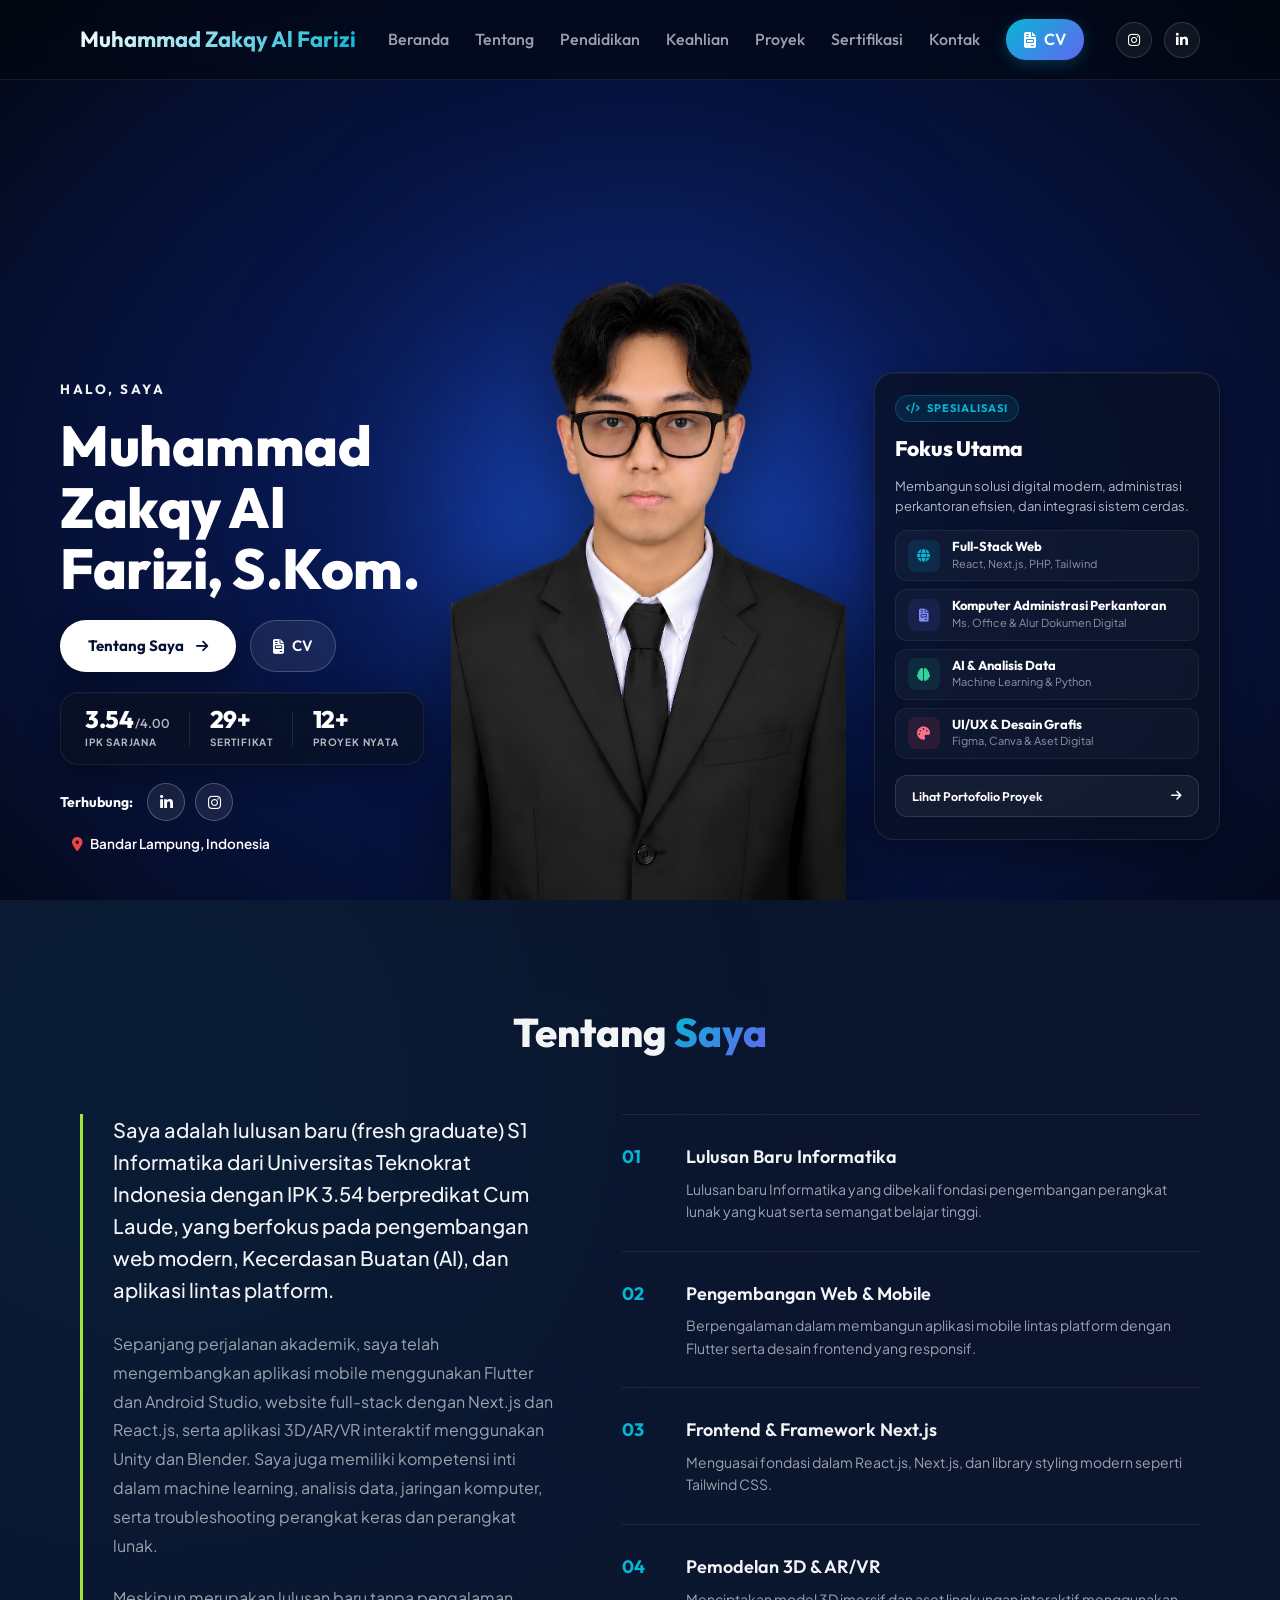
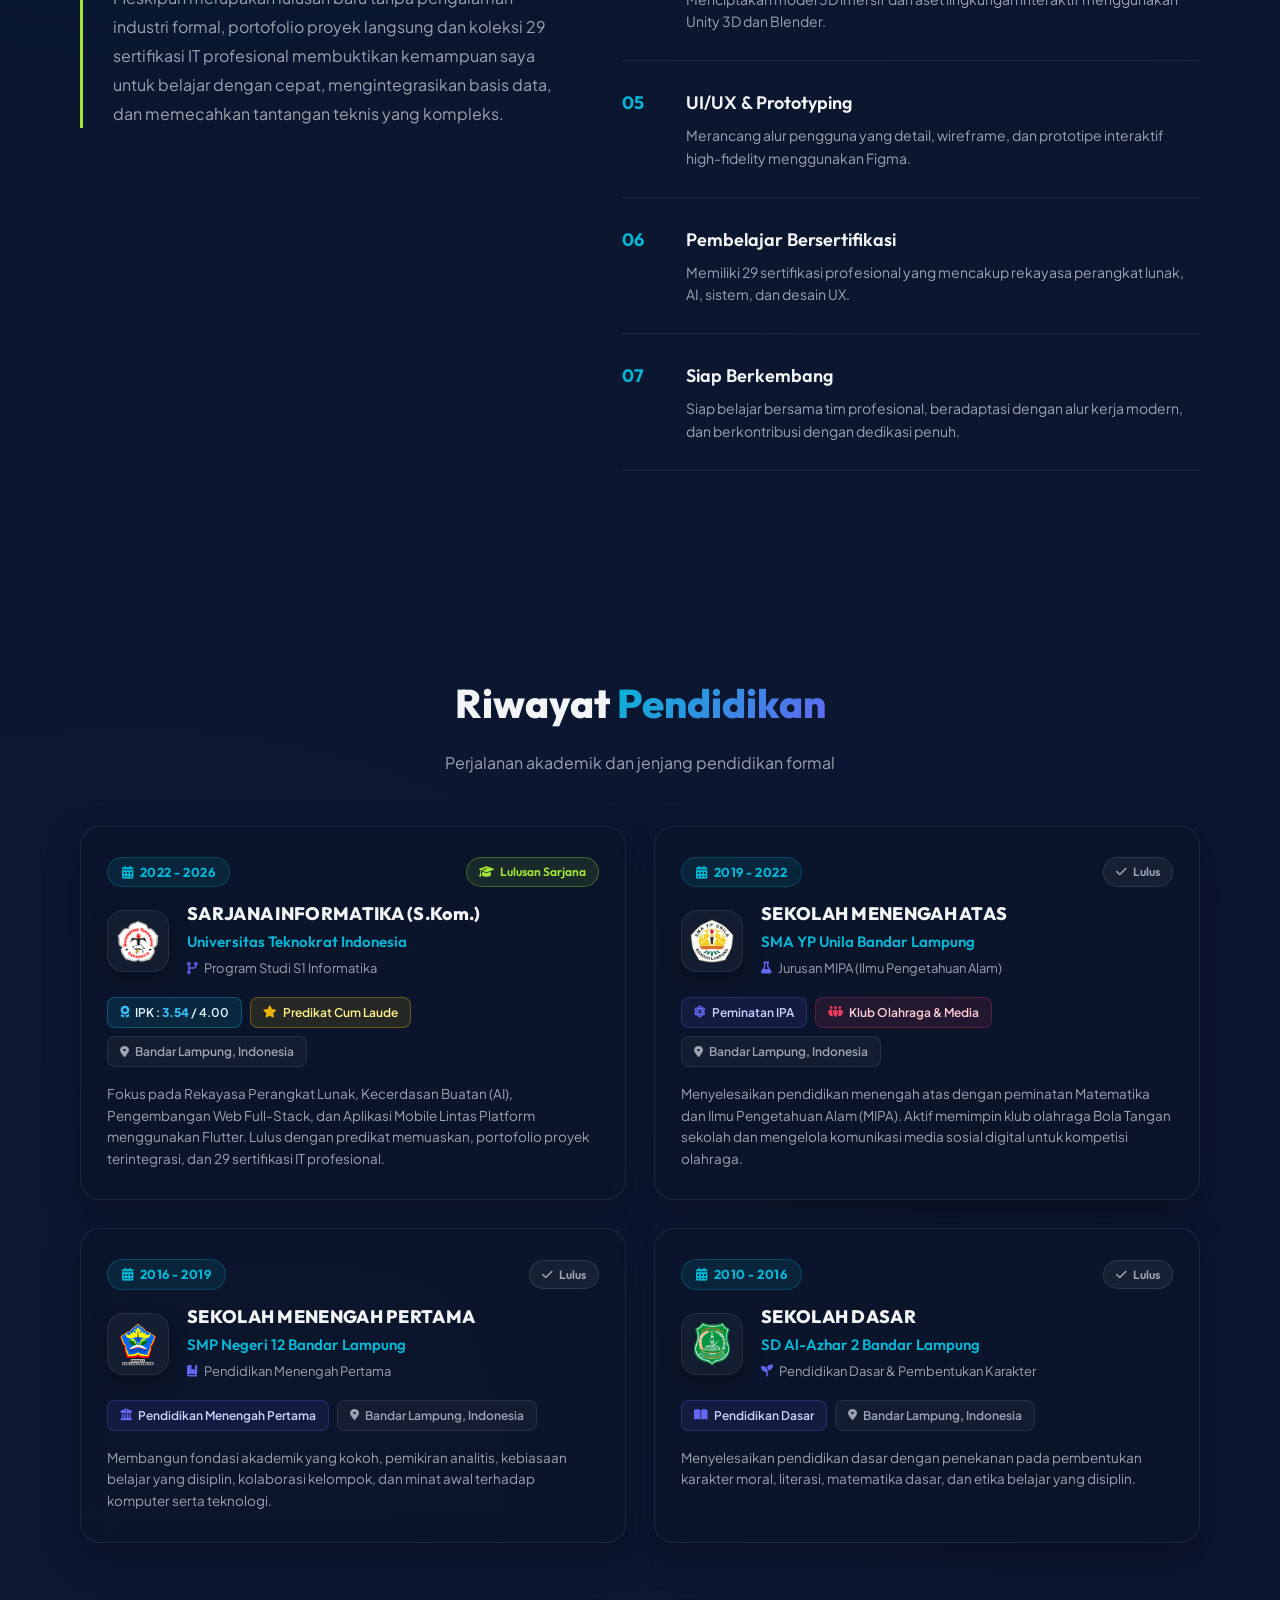
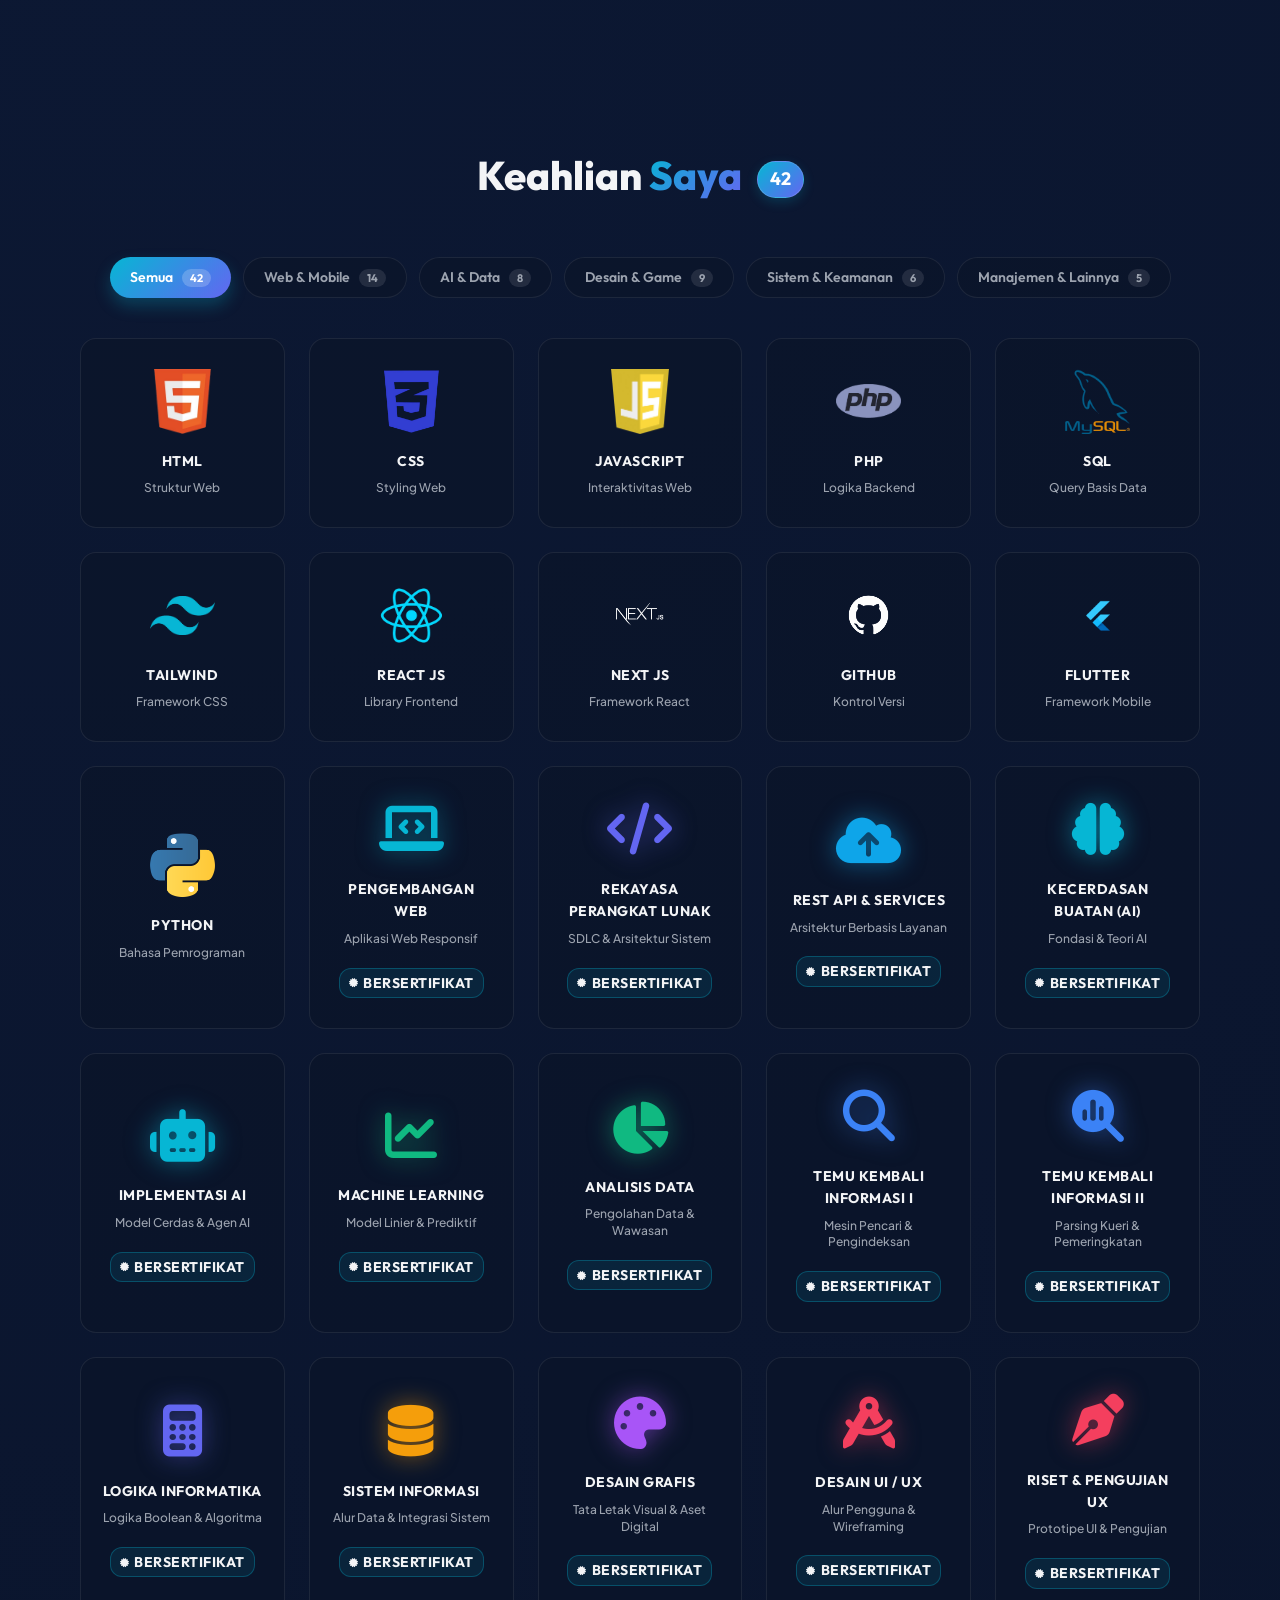
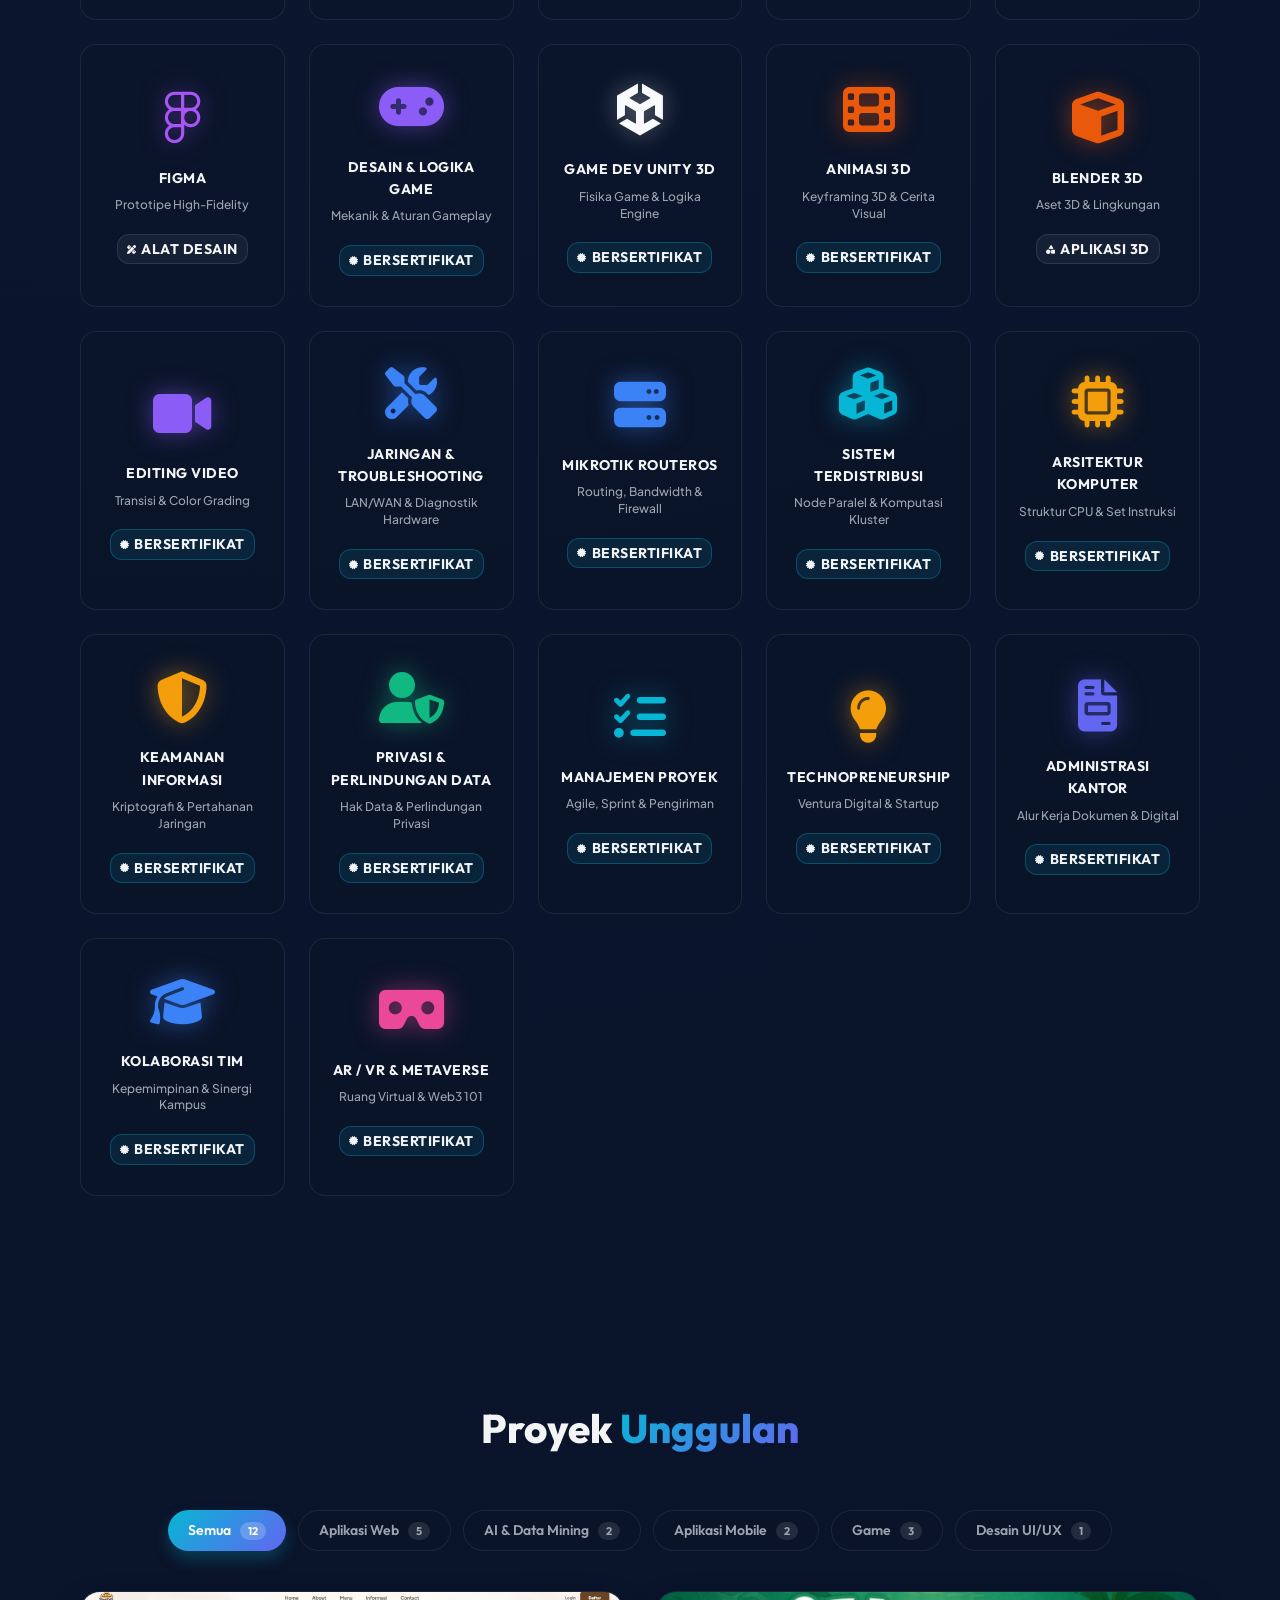
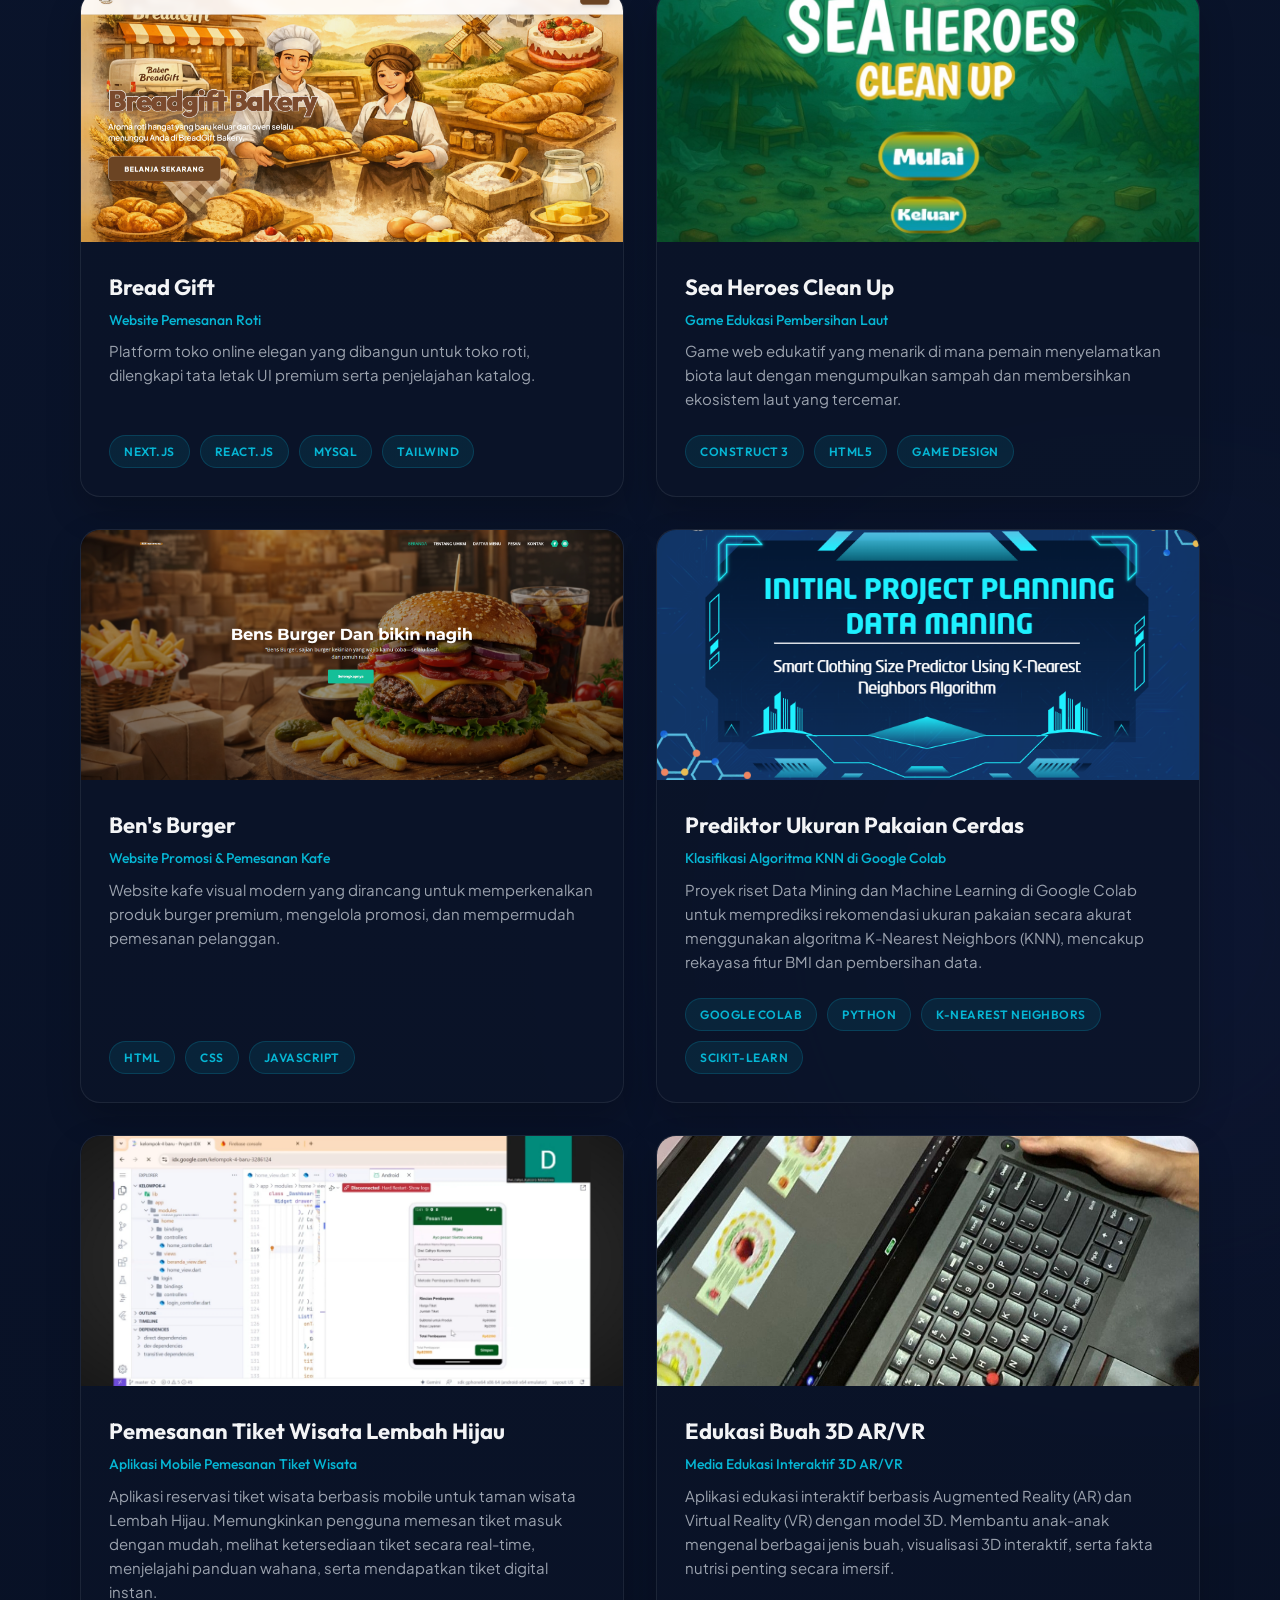
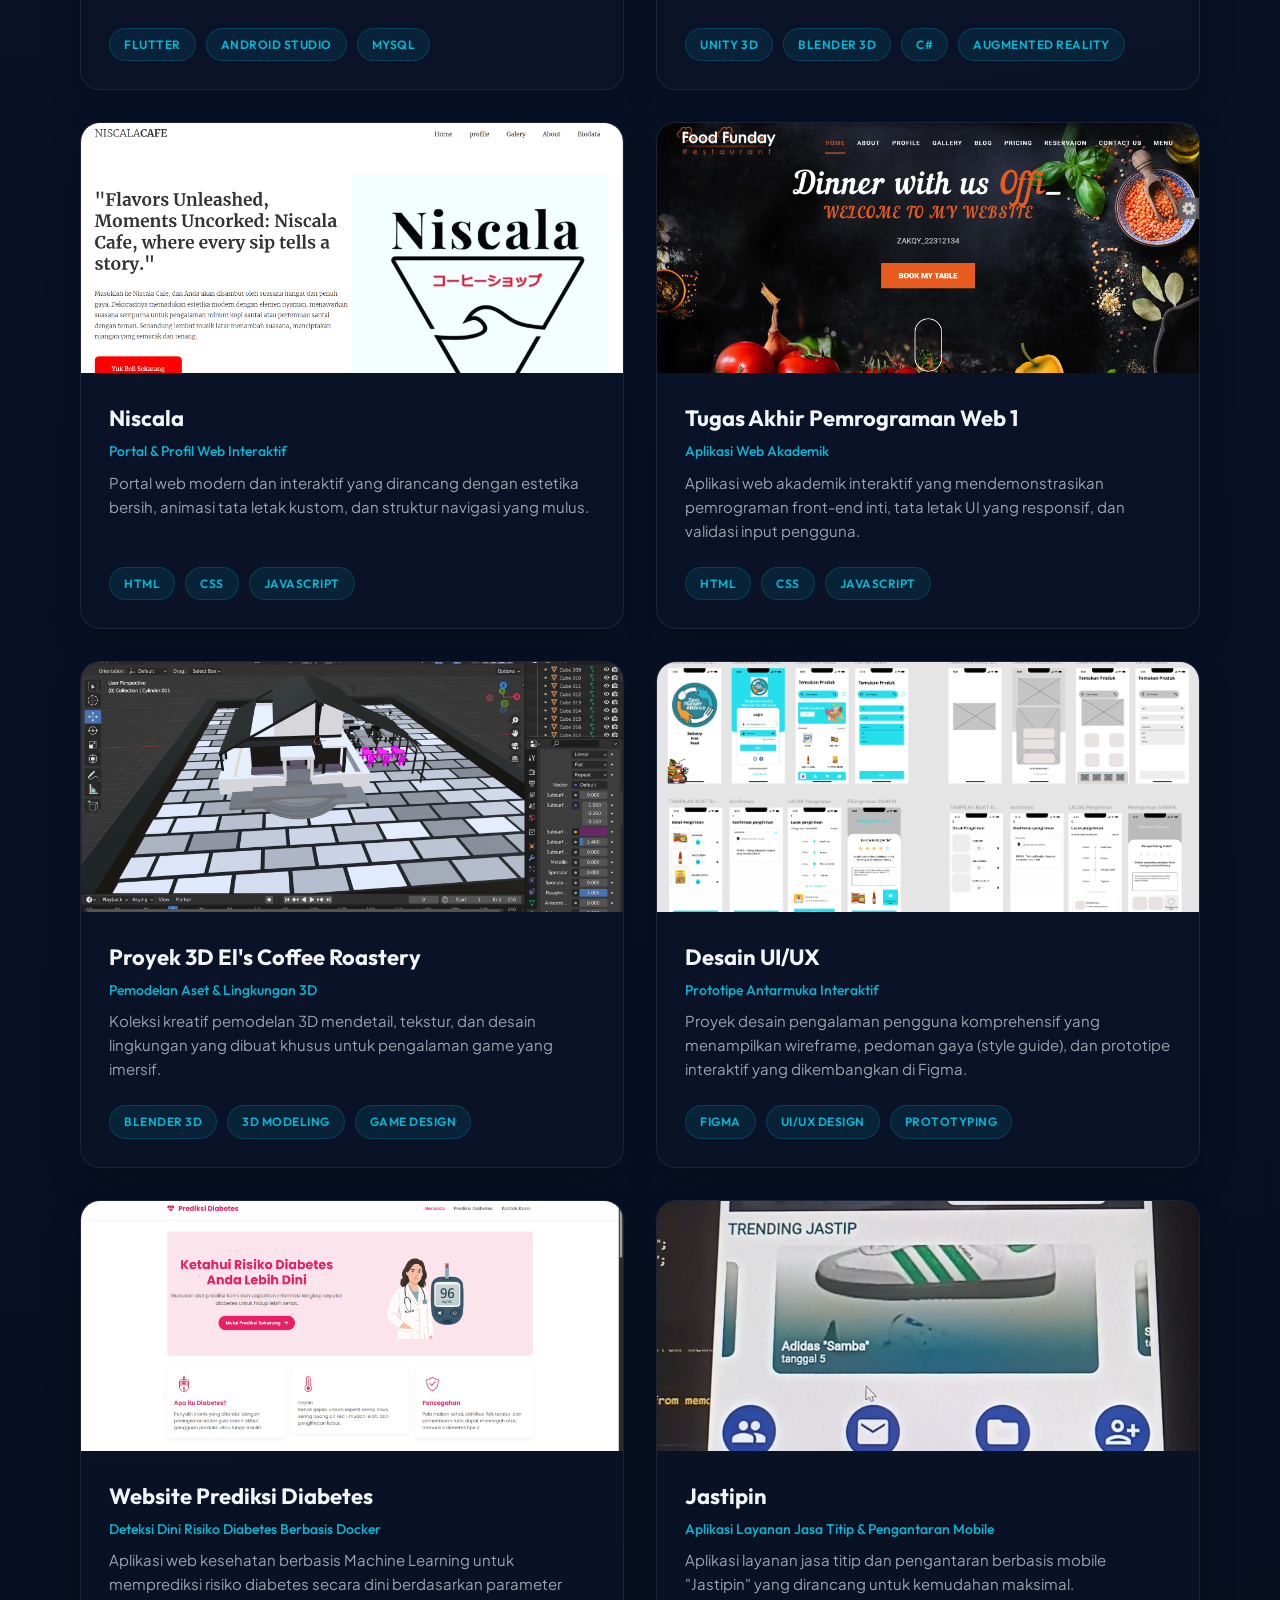
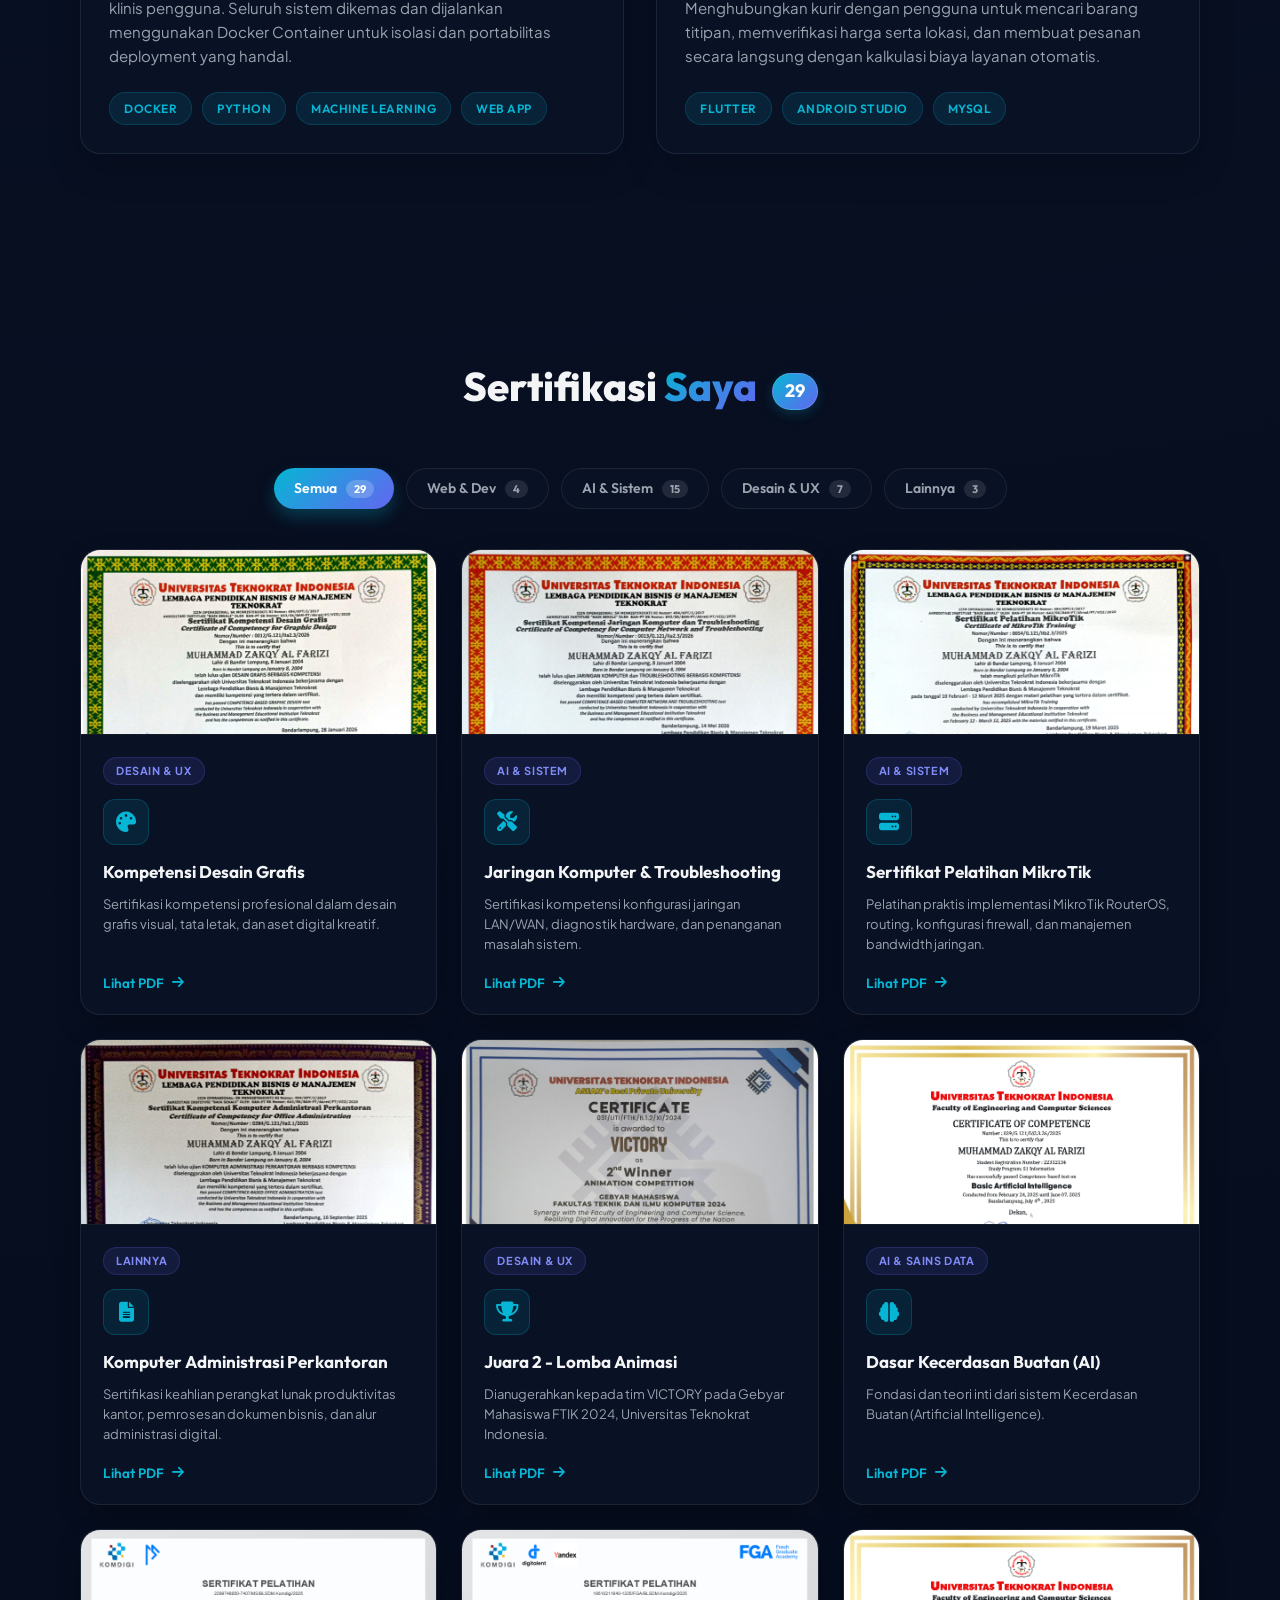
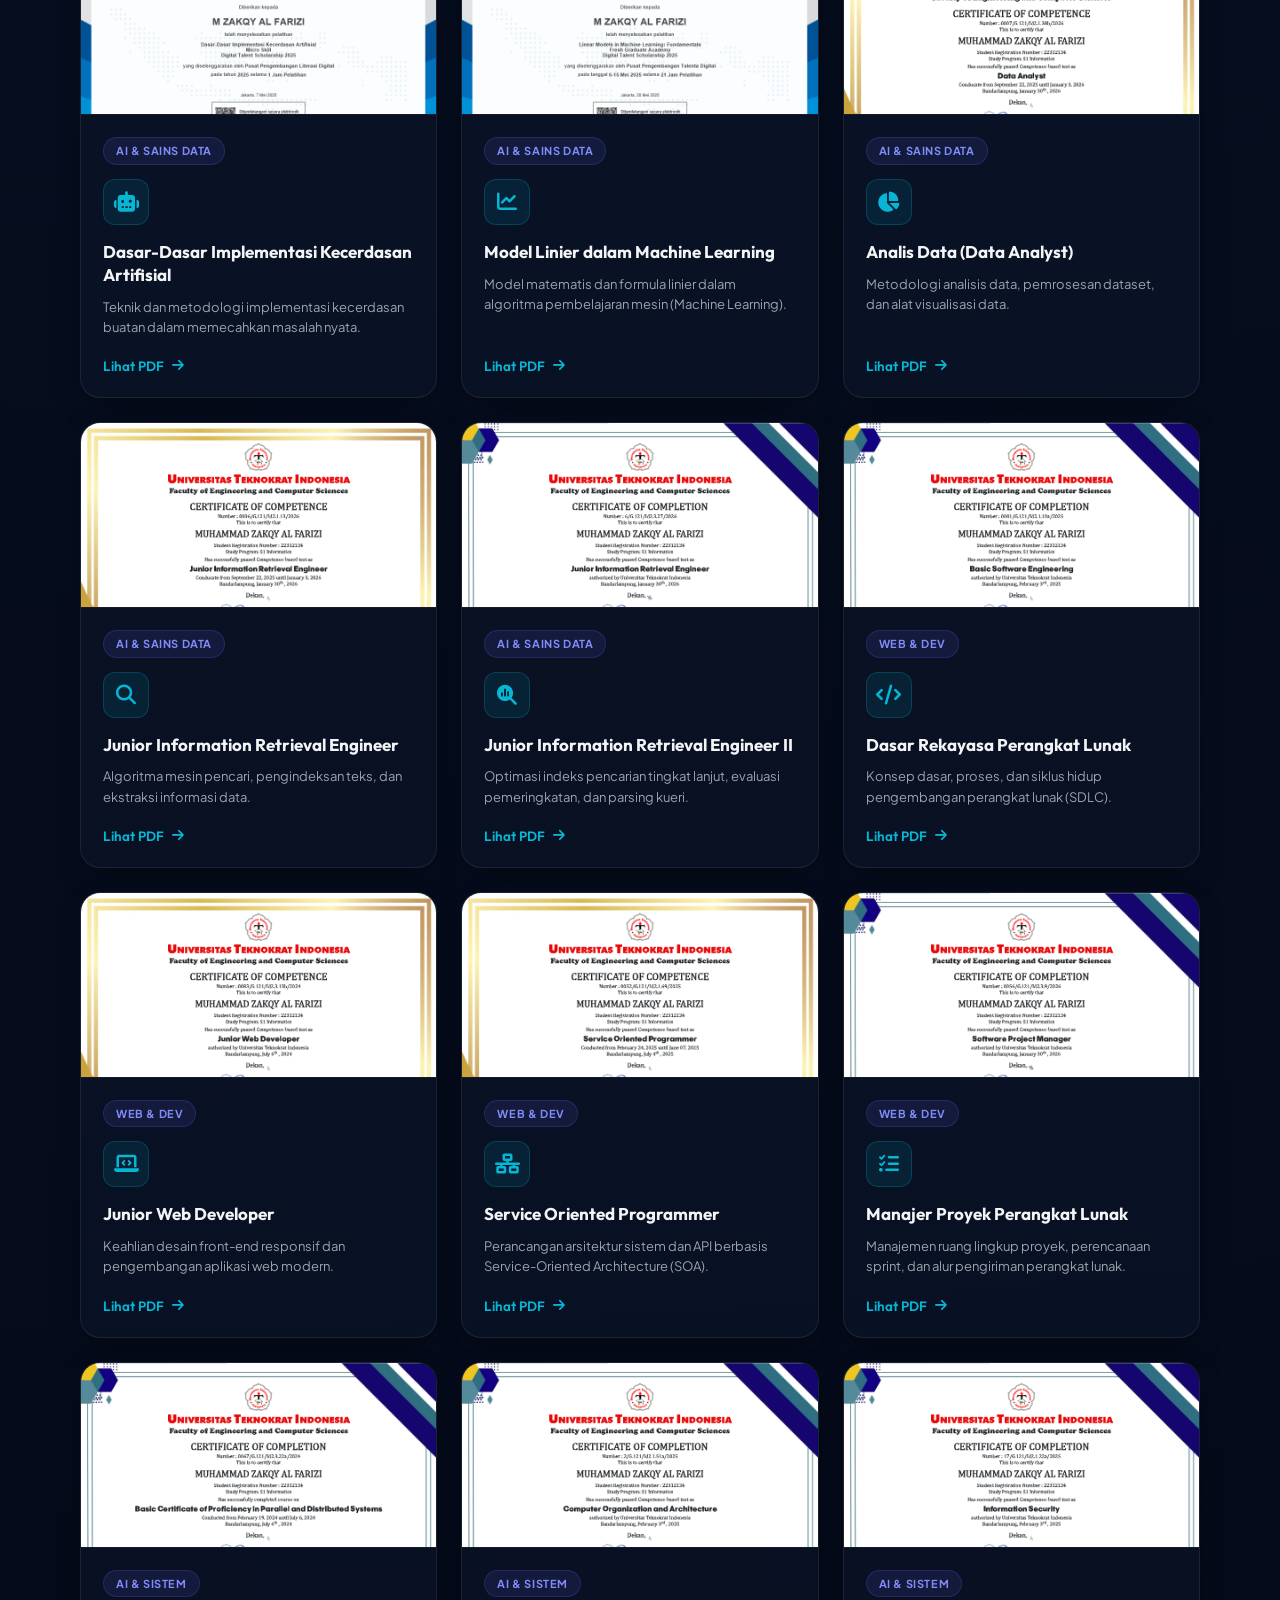
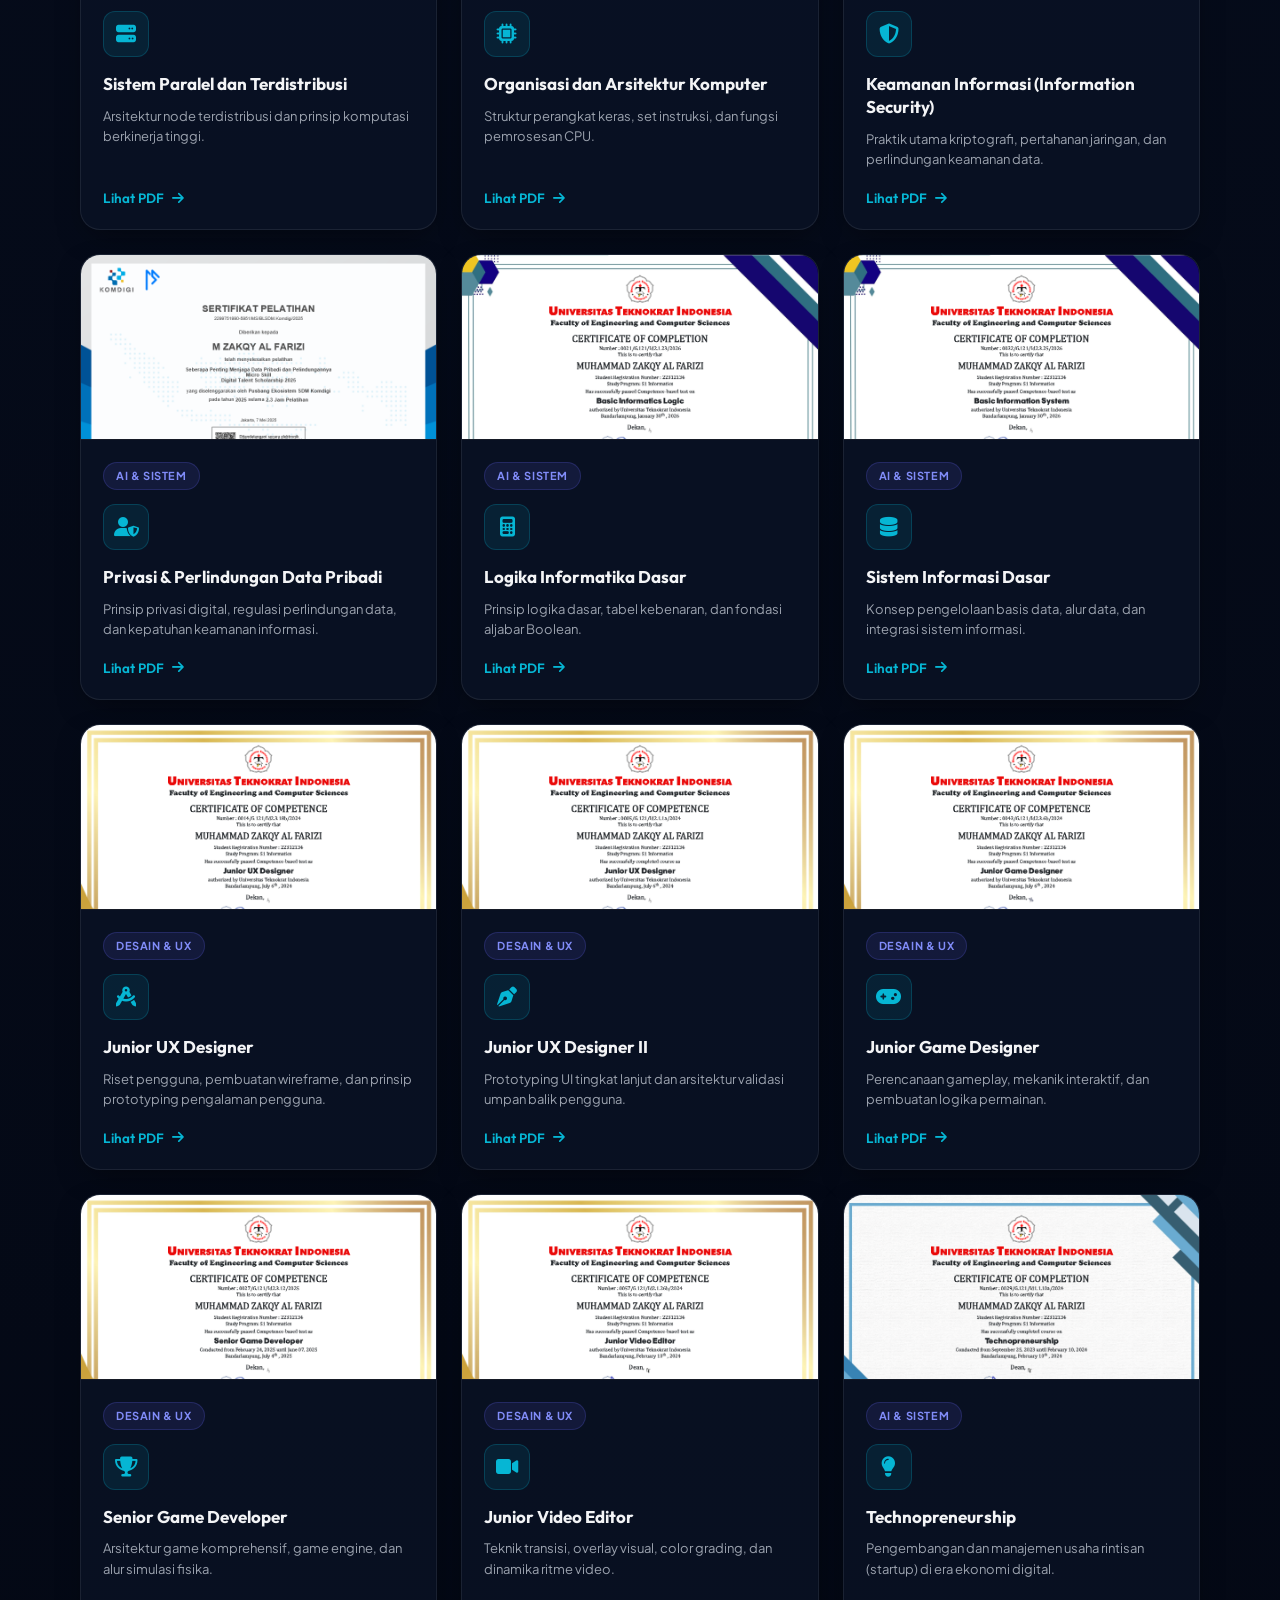
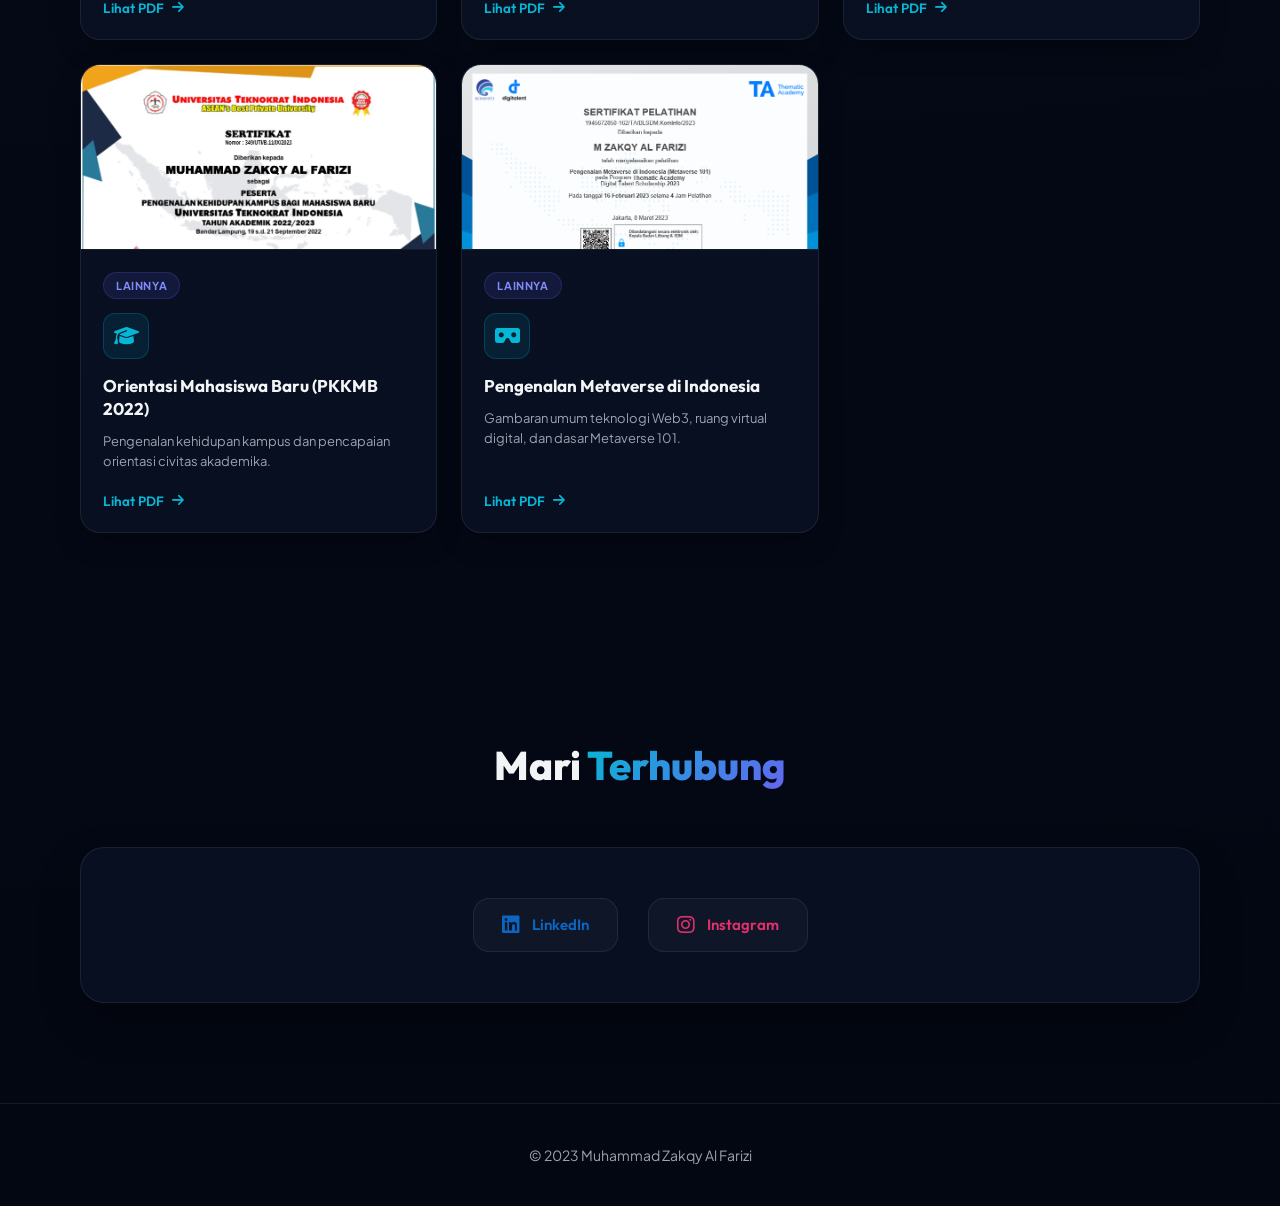
==== commit 13968f6e: "Pindahkan Prediktor Ukuran Pakaian ke samping Bens Burger dan Jastipin ke akhir" ====
--- a/index.html
+++ b/index.html
@@ -798,21 +798,25 @@
                 </div>
             </div>
 
-            <!-- PROJECT 4: Jastipin -->
-            <div class="field-project" data-category="mobile" data-aos="fade-left" data-aos-duration="1000">
+            <!-- PROJECT 4: Prediktor Ukuran Pakaian Cerdas KNN (Google Colab) -->
+            <div class="field-project" data-category="ai" data-aos="fade-left" data-aos-duration="1000">
                 <div class="project-img-wrapper">
-                    <img src="PROJEK/Aplikasi Mobile Jastipin .jpg" alt="Jastipin Mobile App">
+                    <img src="PROJEK/Prediktor Ukuran Pakaian Cerdas Menggunakan Algoritma K-Nearest Neighbors.PNG" alt="Prediktor Ukuran Pakaian Cerdas KNN">
                     <div class="project-overlay-btn">
-                        <button class="detail-btn" onclick="openProjectModal('jastipin')">Lihat Detail</button>
+                        <button class="visit-btn"
+                            onclick="window.open('https://colab.research.google.com/drive/19rrO_duuh3mw-ilCObCEa_JY9qosvCaR', '_blank')">Demo
+                            Langsung</button>
+                        <button class="detail-btn" onclick="openProjectModal('prediktor_pakaian')">Lihat Detail</button>
                     </div>
                 </div>
                 <div class="field-text-project">
-                    <h3>Jastipin <span>Aplikasi Layanan Jasa Titip &amp; Pengantaran Mobile</span></h3>
-                    <p class="description-project">Aplikasi layanan jasa titip dan pengantaran berbasis mobile "Jastipin" yang dirancang untuk kemudahan maksimal. Menghubungkan kurir dengan pengguna untuk mencari barang titipan, memverifikasi harga serta lokasi, dan membuat pesanan secara langsung dengan kalkulasi biaya layanan otomatis.</p>
+                    <h3>Prediktor Ukuran Pakaian Cerdas <span>Klasifikasi Algoritma KNN di Google Colab</span></h3>
+                    <p class="description-project">Proyek riset Data Mining dan Machine Learning di Google Colab untuk memprediksi rekomendasi ukuran pakaian secara akurat menggunakan algoritma K-Nearest Neighbors (KNN), mencakup rekayasa fitur BMI dan pembersihan data.</p>
                     <div class="technology-project">
-                        <span class="tech-badge">FLUTTER</span>
-                        <span class="tech-badge">ANDROID STUDIO</span>
-                        <span class="tech-badge">MYSQL</span>
+                        <span class="tech-badge">GOOGLE COLAB</span>
+                        <span class="tech-badge">PYTHON</span>
+                        <span class="tech-badge">K-NEAREST NEIGHBORS</span>
+                        <span class="tech-badge">SCIKIT-LEARN</span>
                     </div>
                 </div>
             </div>
@@ -954,22 +958,21 @@
                 </div>
             </div>
 
-            <!-- PROJECT 12: Prediktor Ukuran Pakaian Cerdas KNN (Google Colab) -->
-            <div class="field-project" data-category="ai" data-aos="fade-left" data-aos-duration="1000">
+            <!-- PROJECT 12: Jastipin -->
+            <div class="field-project" data-category="mobile" data-aos="fade-left" data-aos-duration="1000">
                 <div class="project-img-wrapper">
-                    <img src="PROJEK/Prediktor Ukuran Pakaian Cerdas Menggunakan Algoritma K-Nearest Neighbors.PNG" alt="Prediktor Ukuran Pakaian Cerdas KNN">
+                    <img src="PROJEK/Aplikasi Mobile Jastipin .jpg" alt="Jastipin Mobile App">
                     <div class="project-overlay-btn">
-                        <button class="detail-btn" onclick="openProjectModal('prediktor_pakaian')">Lihat Detail</button>
+                        <button class="detail-btn" onclick="openProjectModal('jastipin')">Lihat Detail</button>
                     </div>
                 </div>
                 <div class="field-text-project">
-                    <h3>Prediktor Ukuran Pakaian Cerdas <span>Klasifikasi Algoritma KNN di Google Colab</span></h3>
-                    <p class="description-project">Proyek riset Data Mining dan Machine Learning di Google Colab untuk memprediksi rekomendasi ukuran pakaian secara akurat menggunakan algoritma K-Nearest Neighbors (KNN), mencakup rekayasa fitur BMI dan pembersihan data.</p>
+                    <h3>Jastipin <span>Aplikasi Layanan Jasa Titip &amp; Pengantaran Mobile</span></h3>
+                    <p class="description-project">Aplikasi layanan jasa titip dan pengantaran berbasis mobile "Jastipin" yang dirancang untuk kemudahan maksimal. Menghubungkan kurir dengan pengguna untuk mencari barang titipan, memverifikasi harga serta lokasi, dan membuat pesanan secara langsung dengan kalkulasi biaya layanan otomatis.</p>
                     <div class="technology-project">
-                        <span class="tech-badge">GOOGLE COLAB</span>
-                        <span class="tech-badge">PYTHON</span>
-                        <span class="tech-badge">K-NEAREST NEIGHBORS</span>
-                        <span class="tech-badge">SCIKIT-LEARN</span>
+                        <span class="tech-badge">FLUTTER</span>
+                        <span class="tech-badge">ANDROID STUDIO</span>
+                        <span class="tech-badge">MYSQL</span>
                     </div>
                 </div>
             </div>
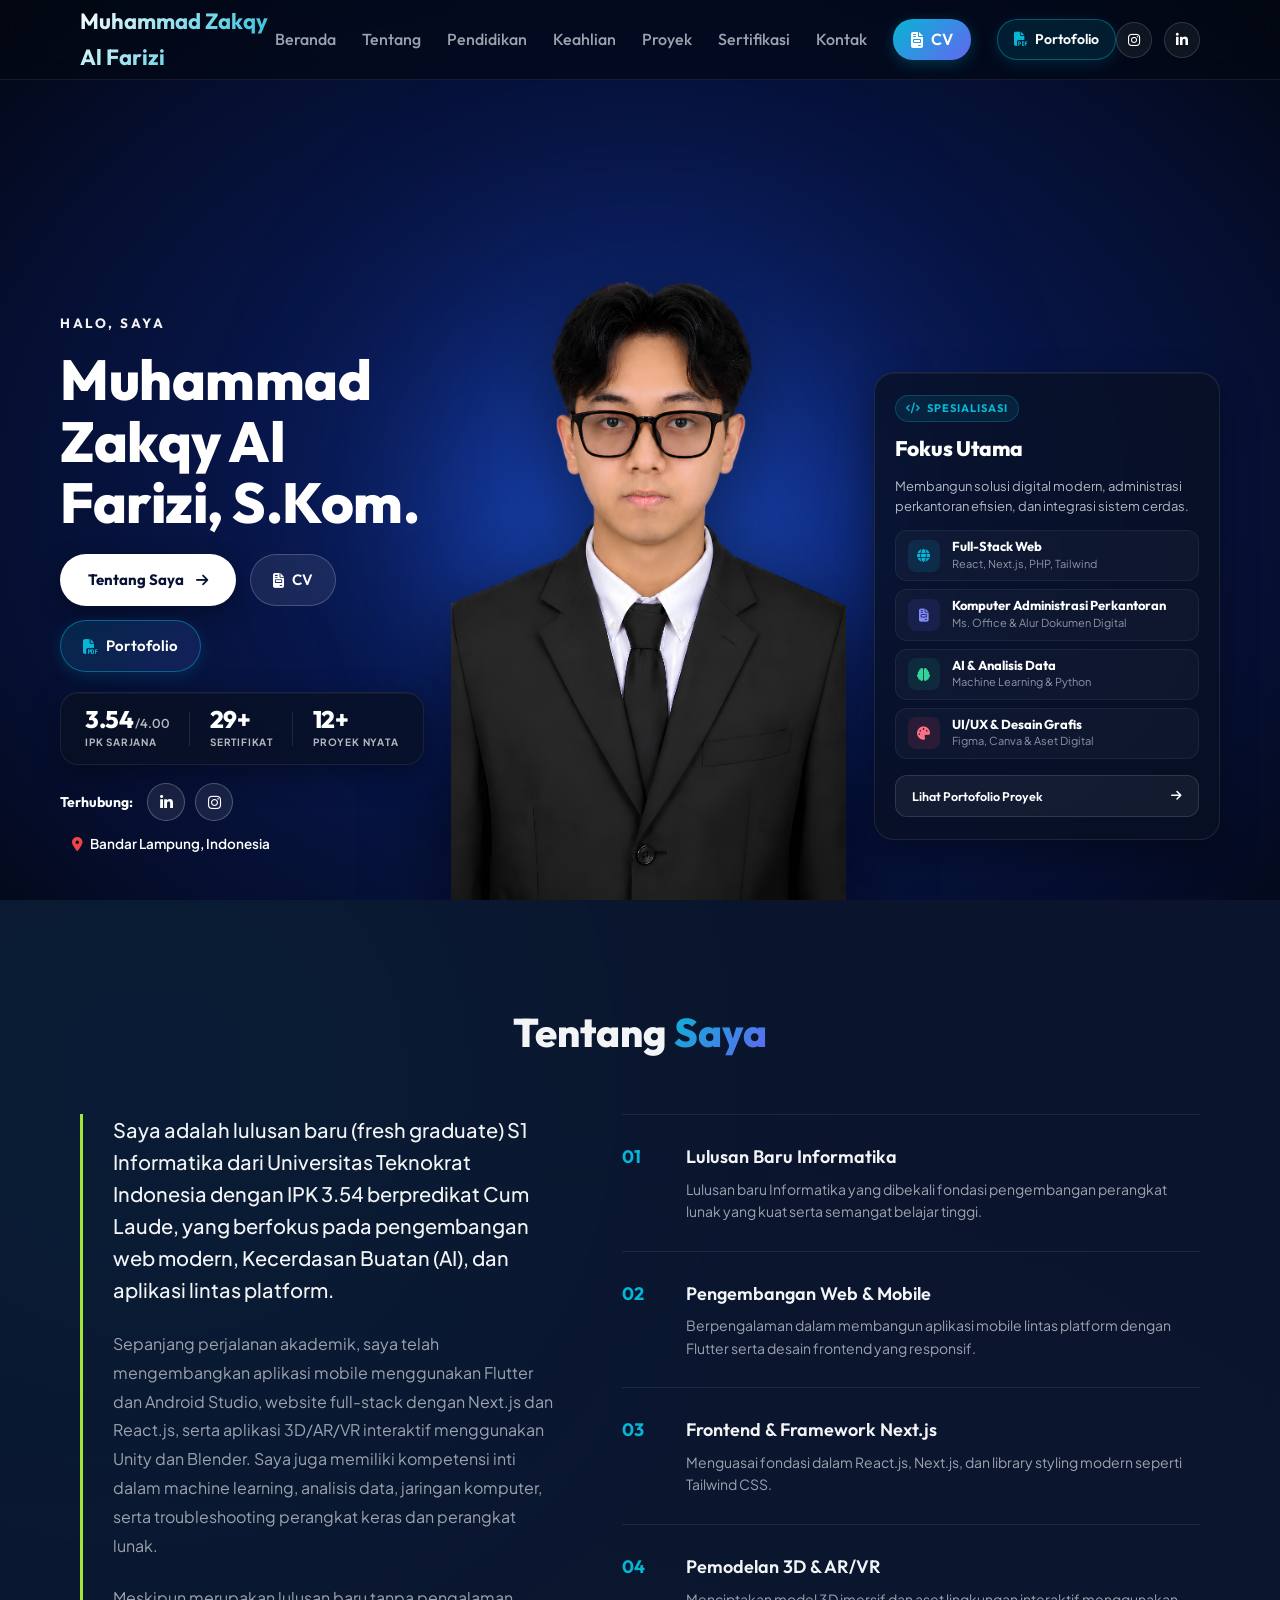
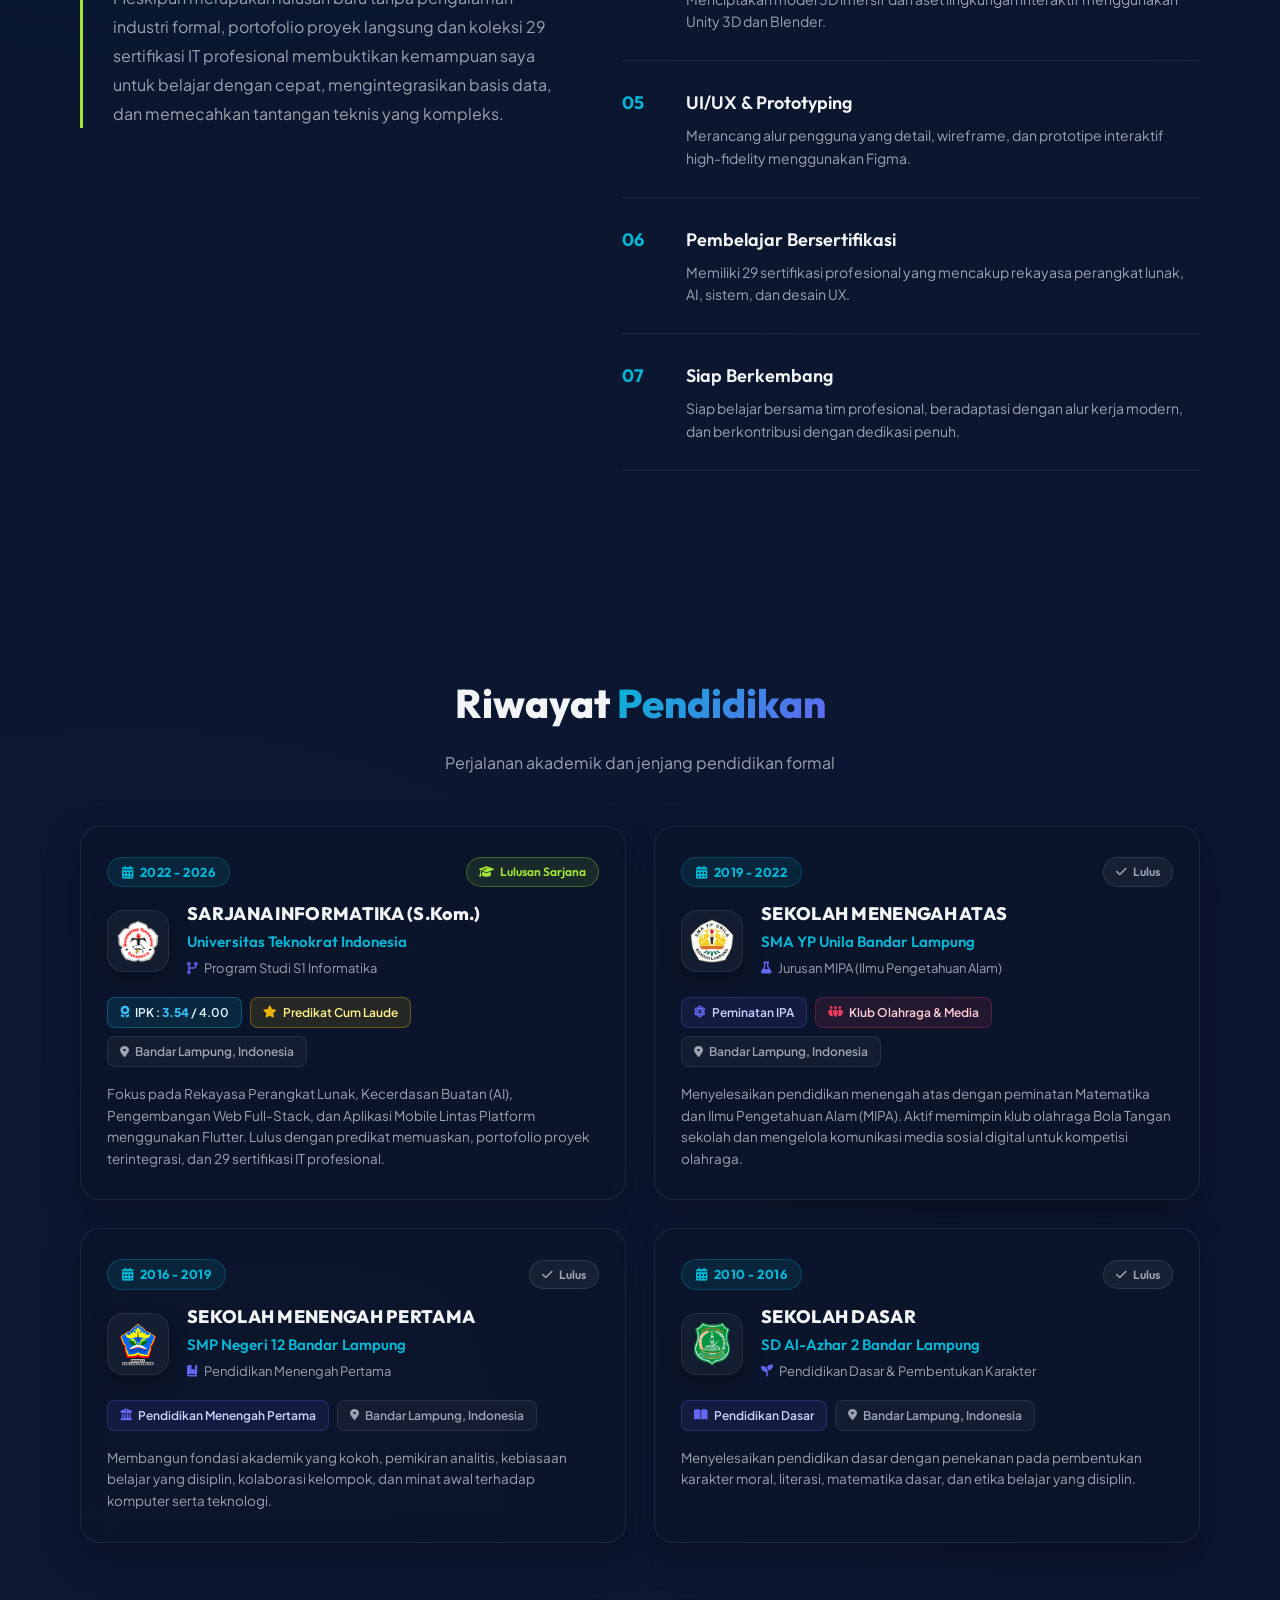
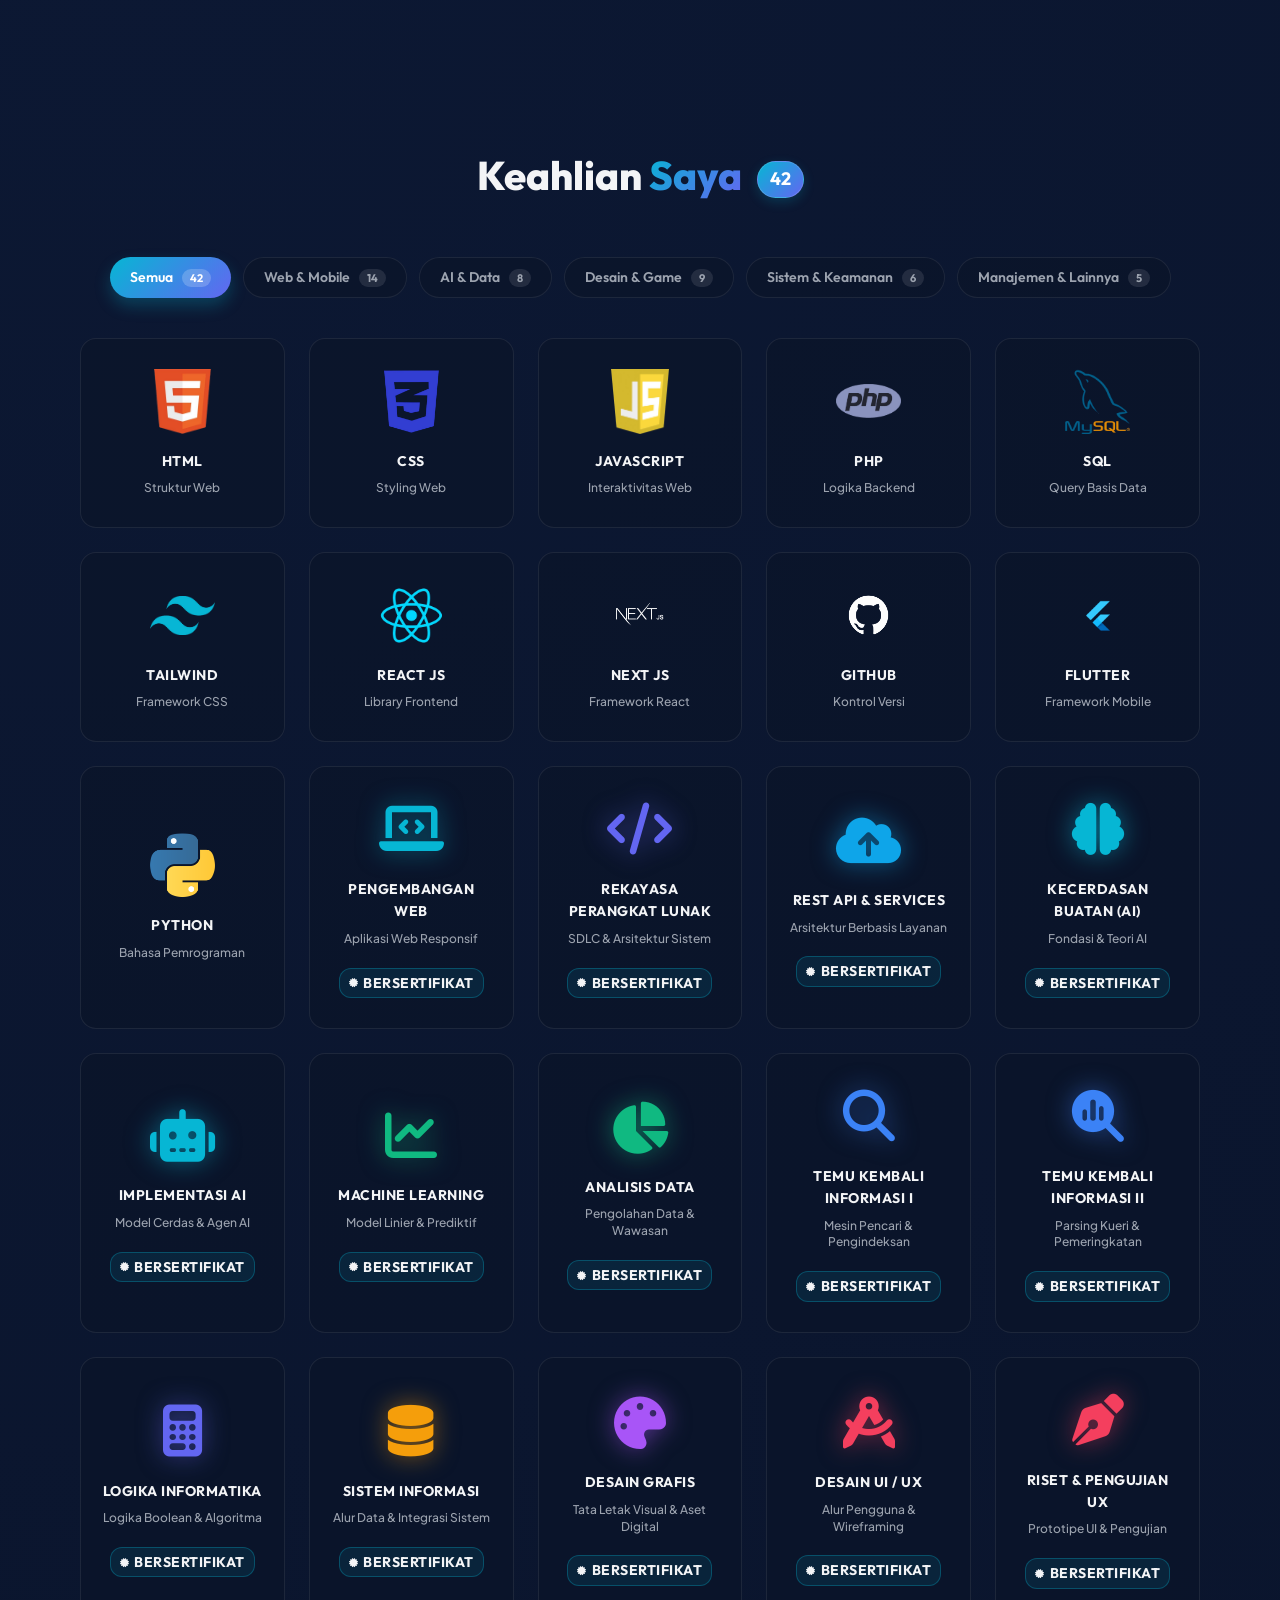
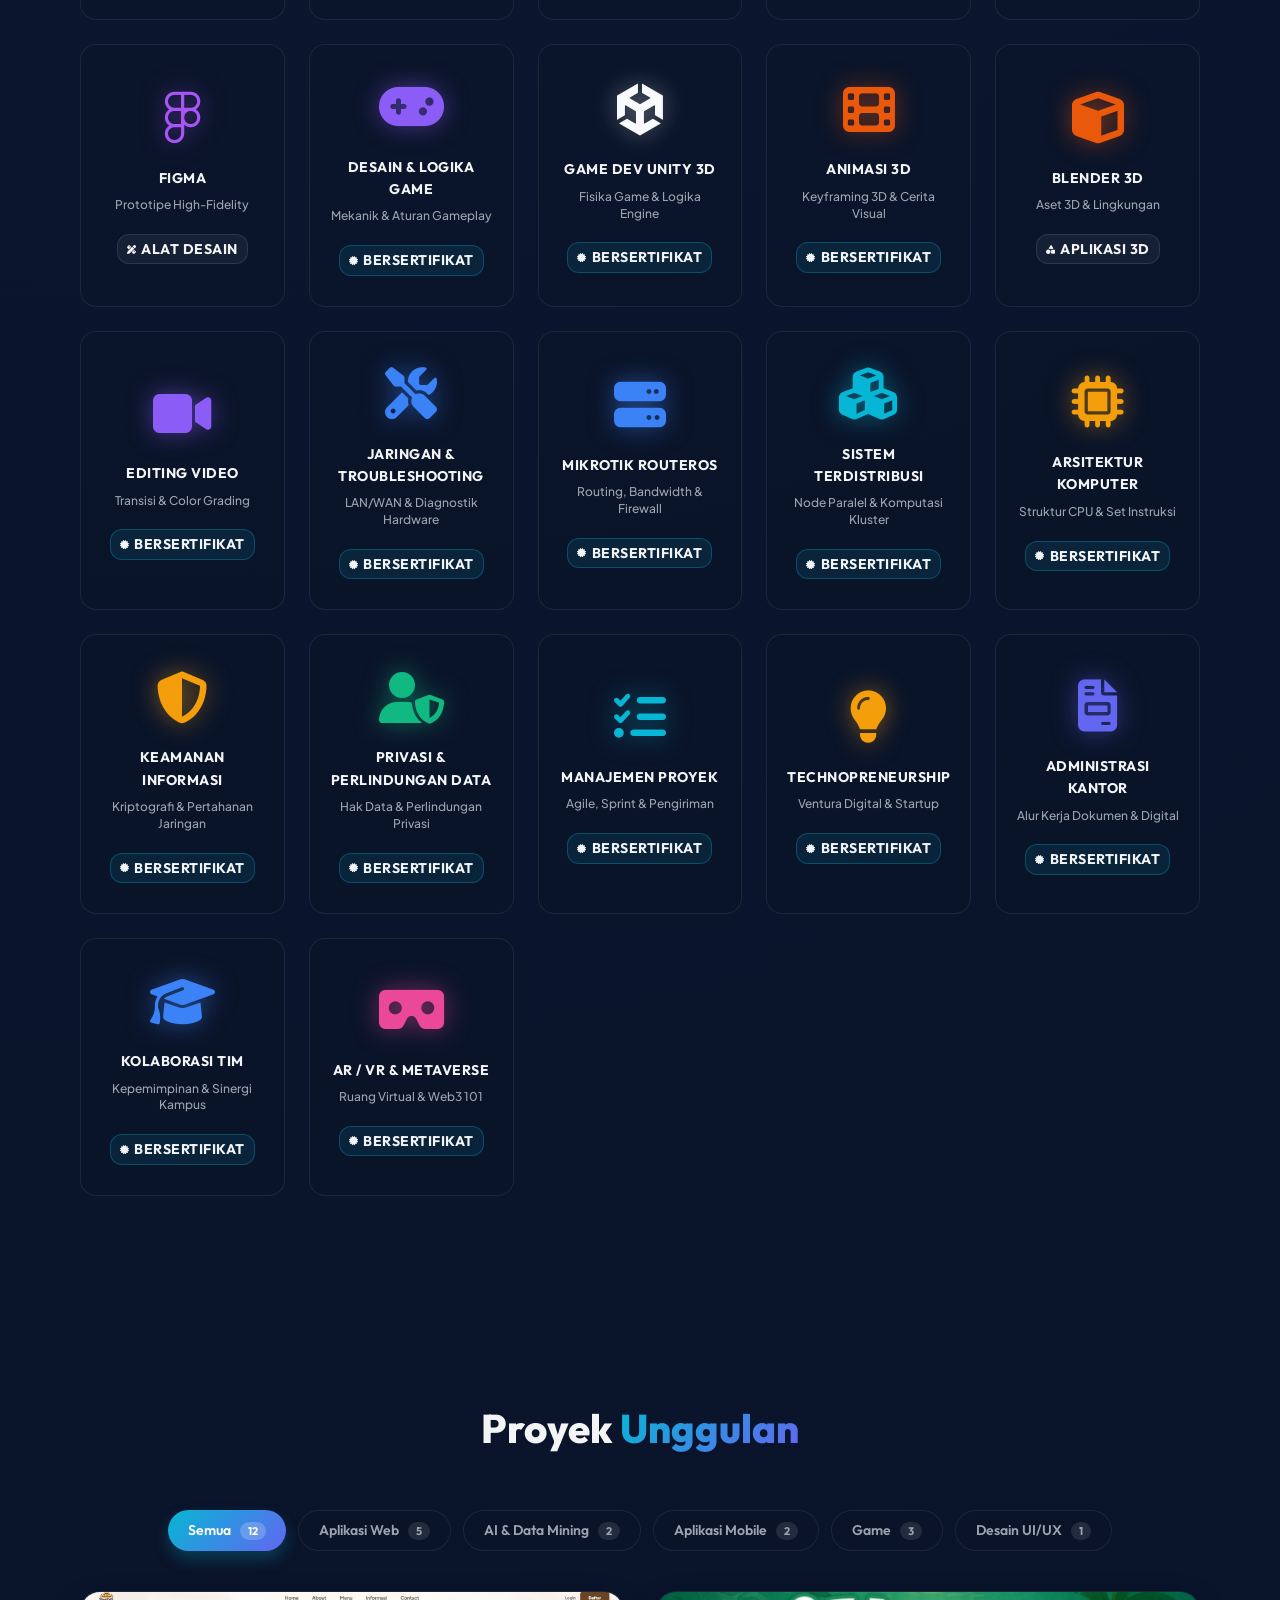
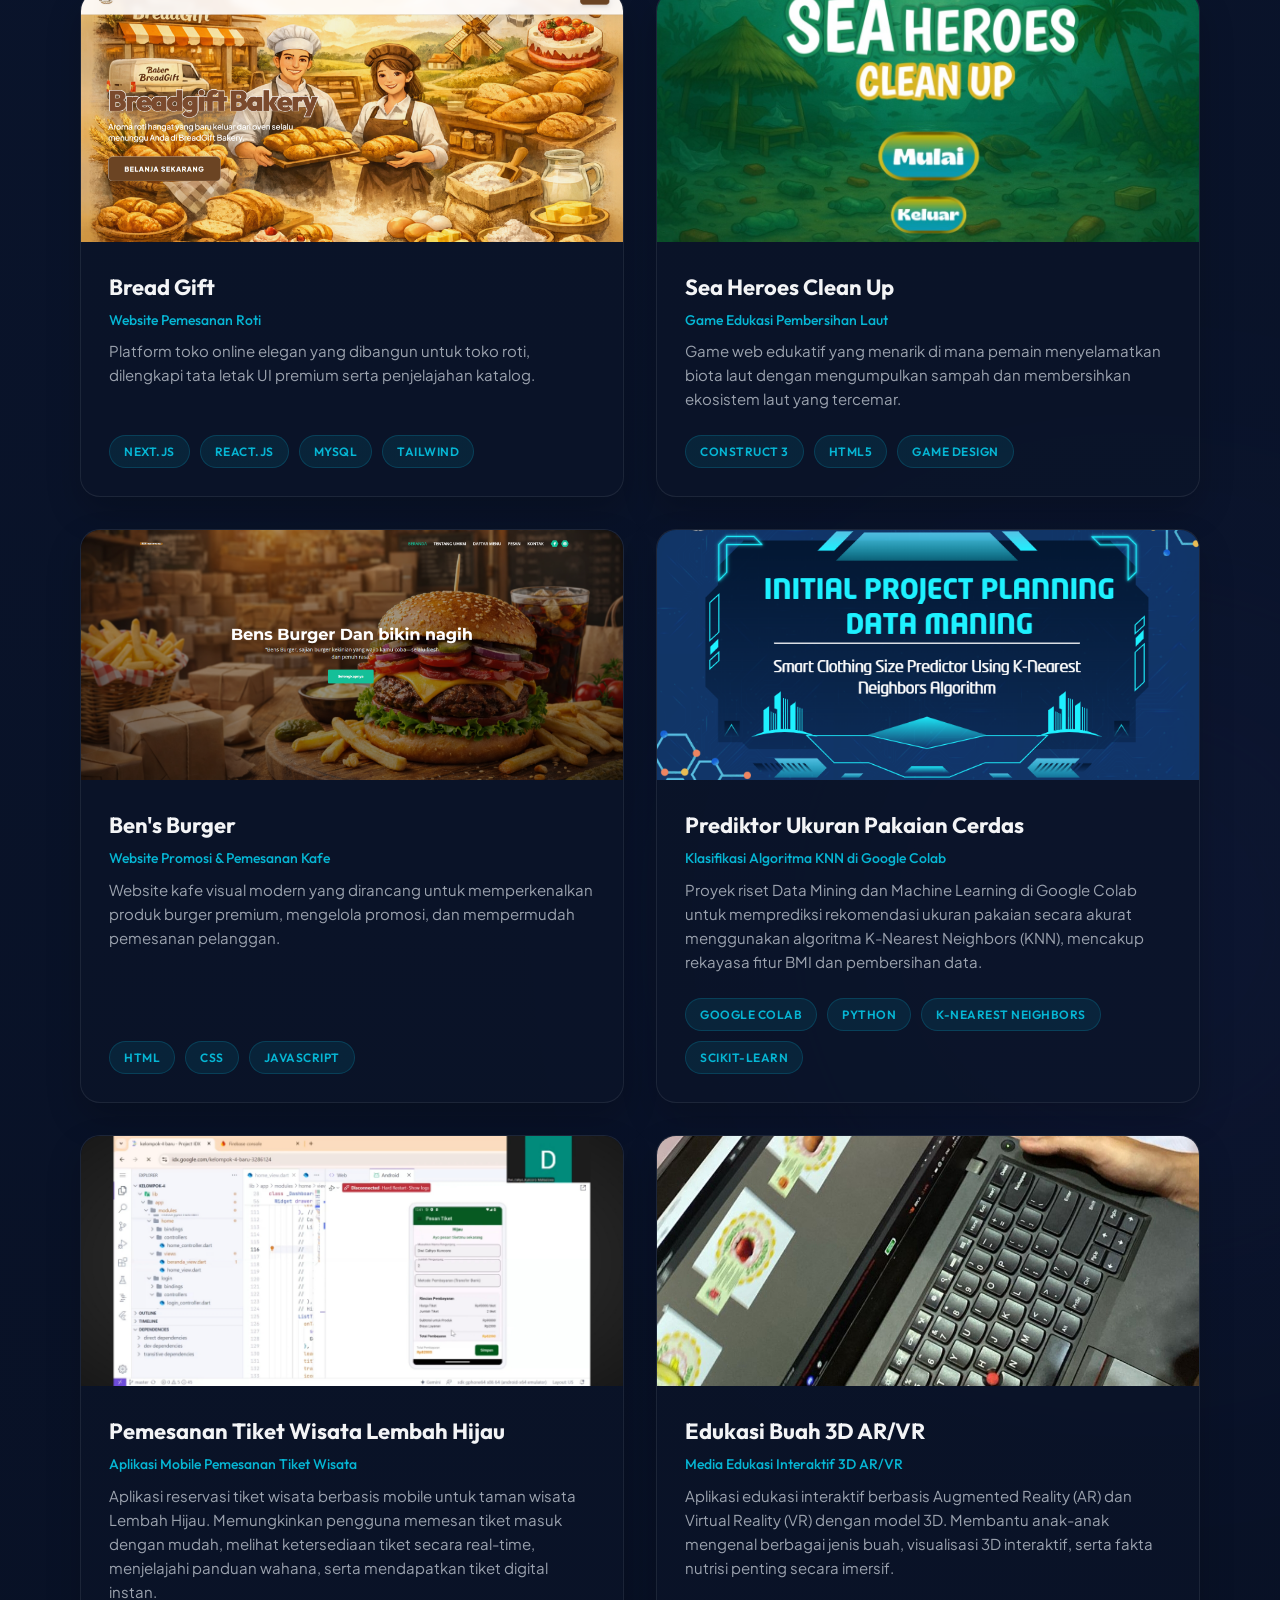
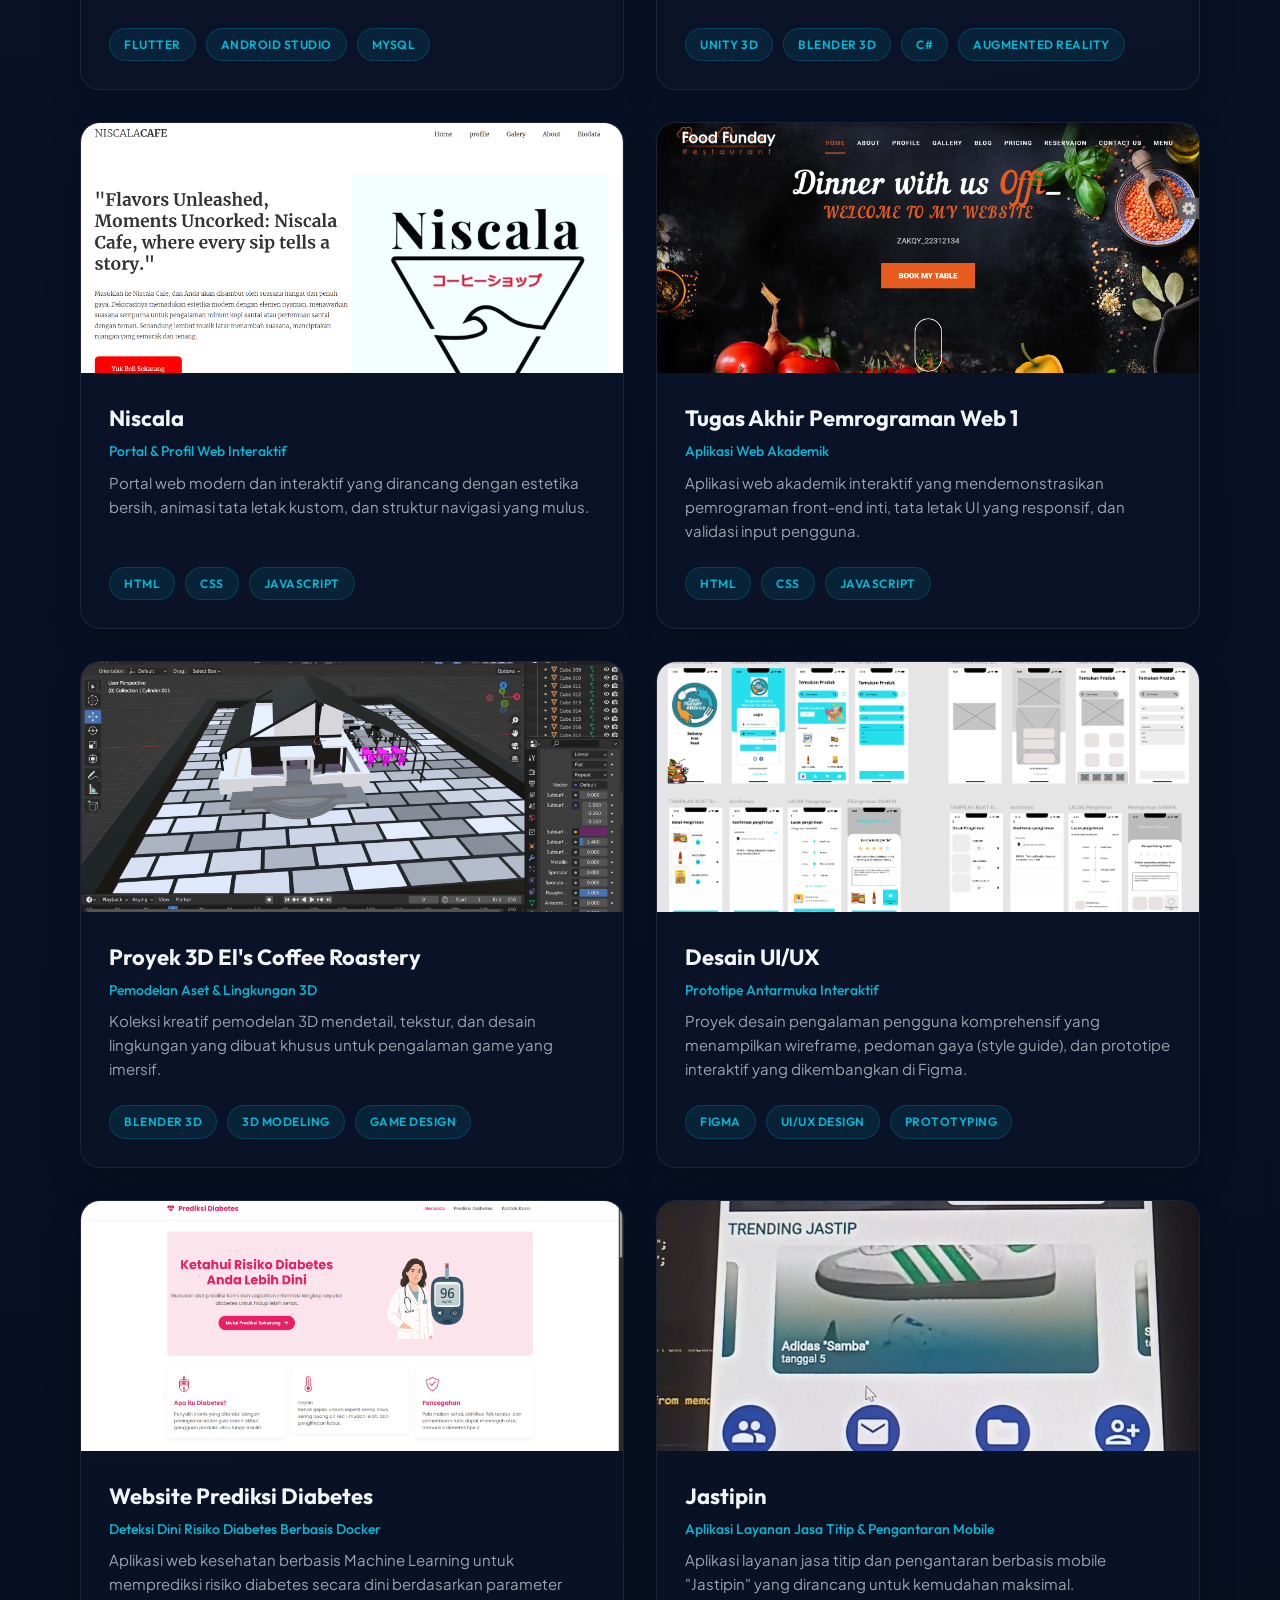
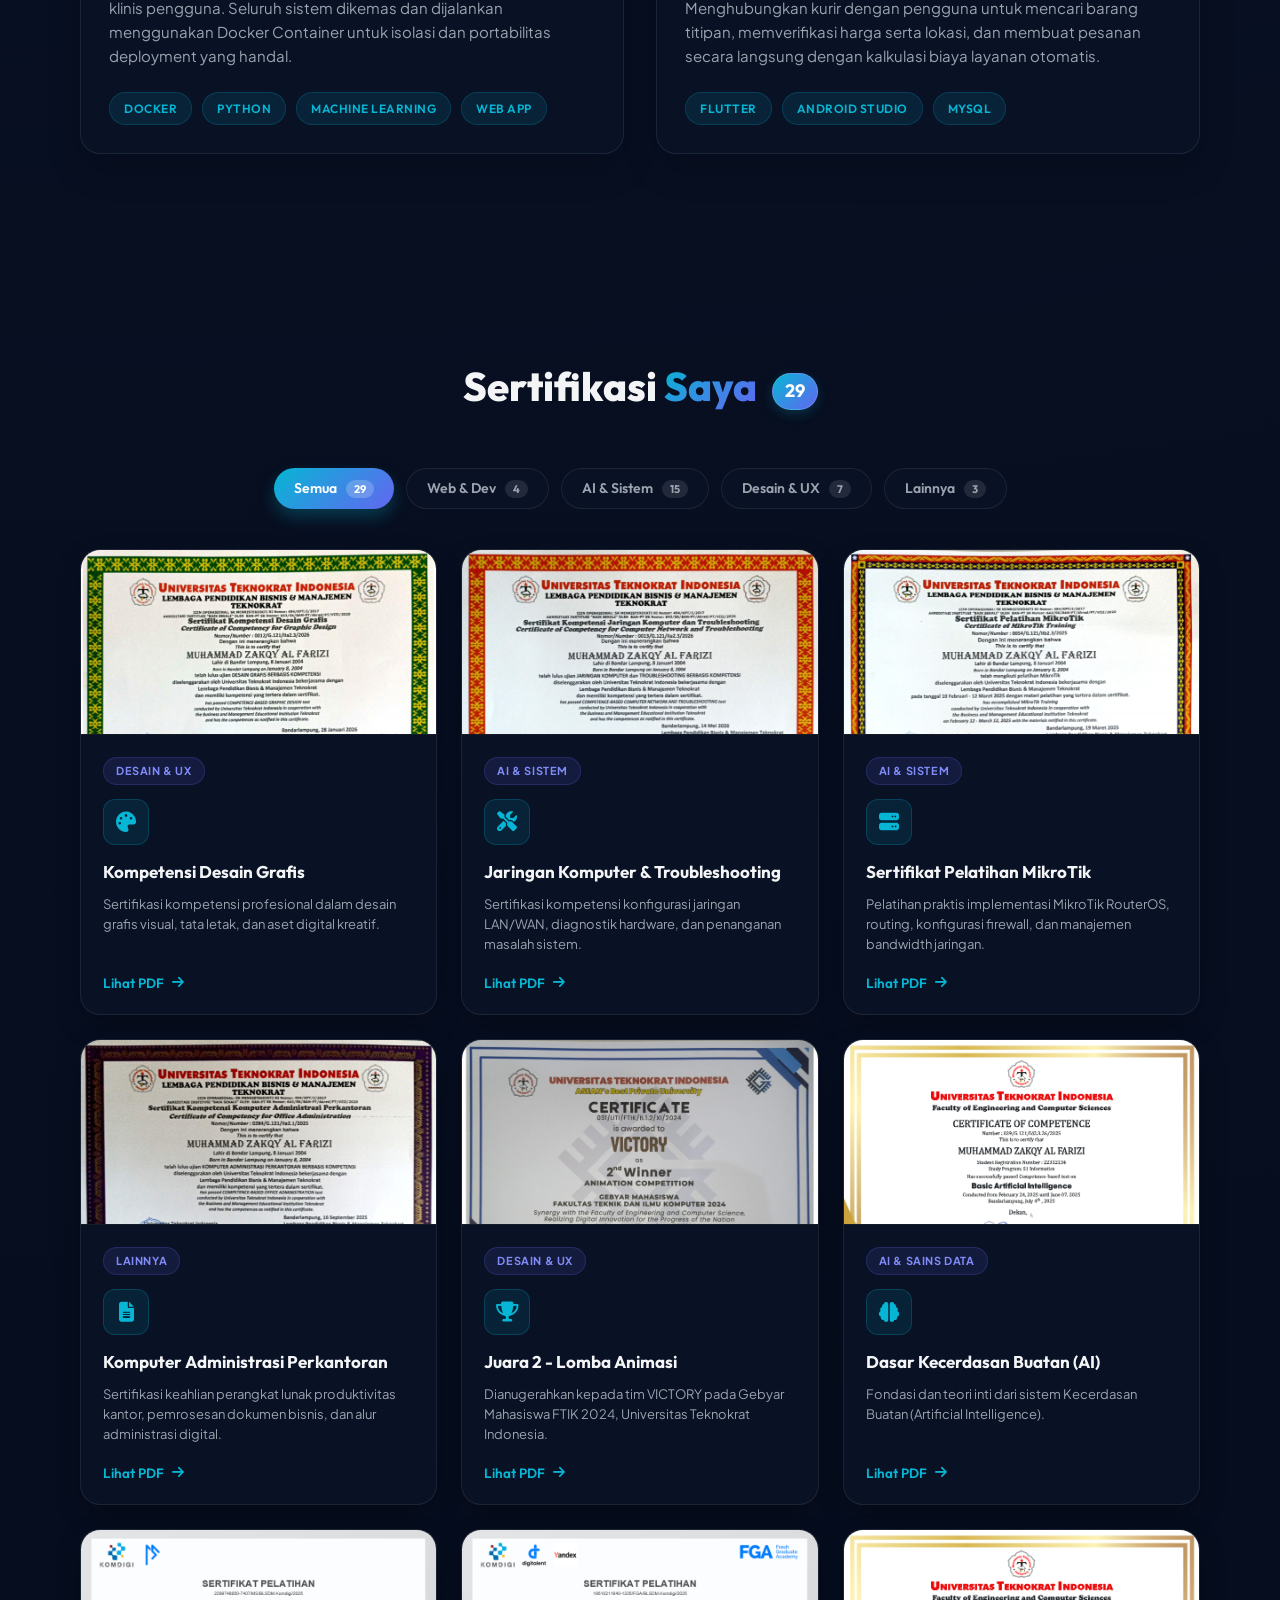
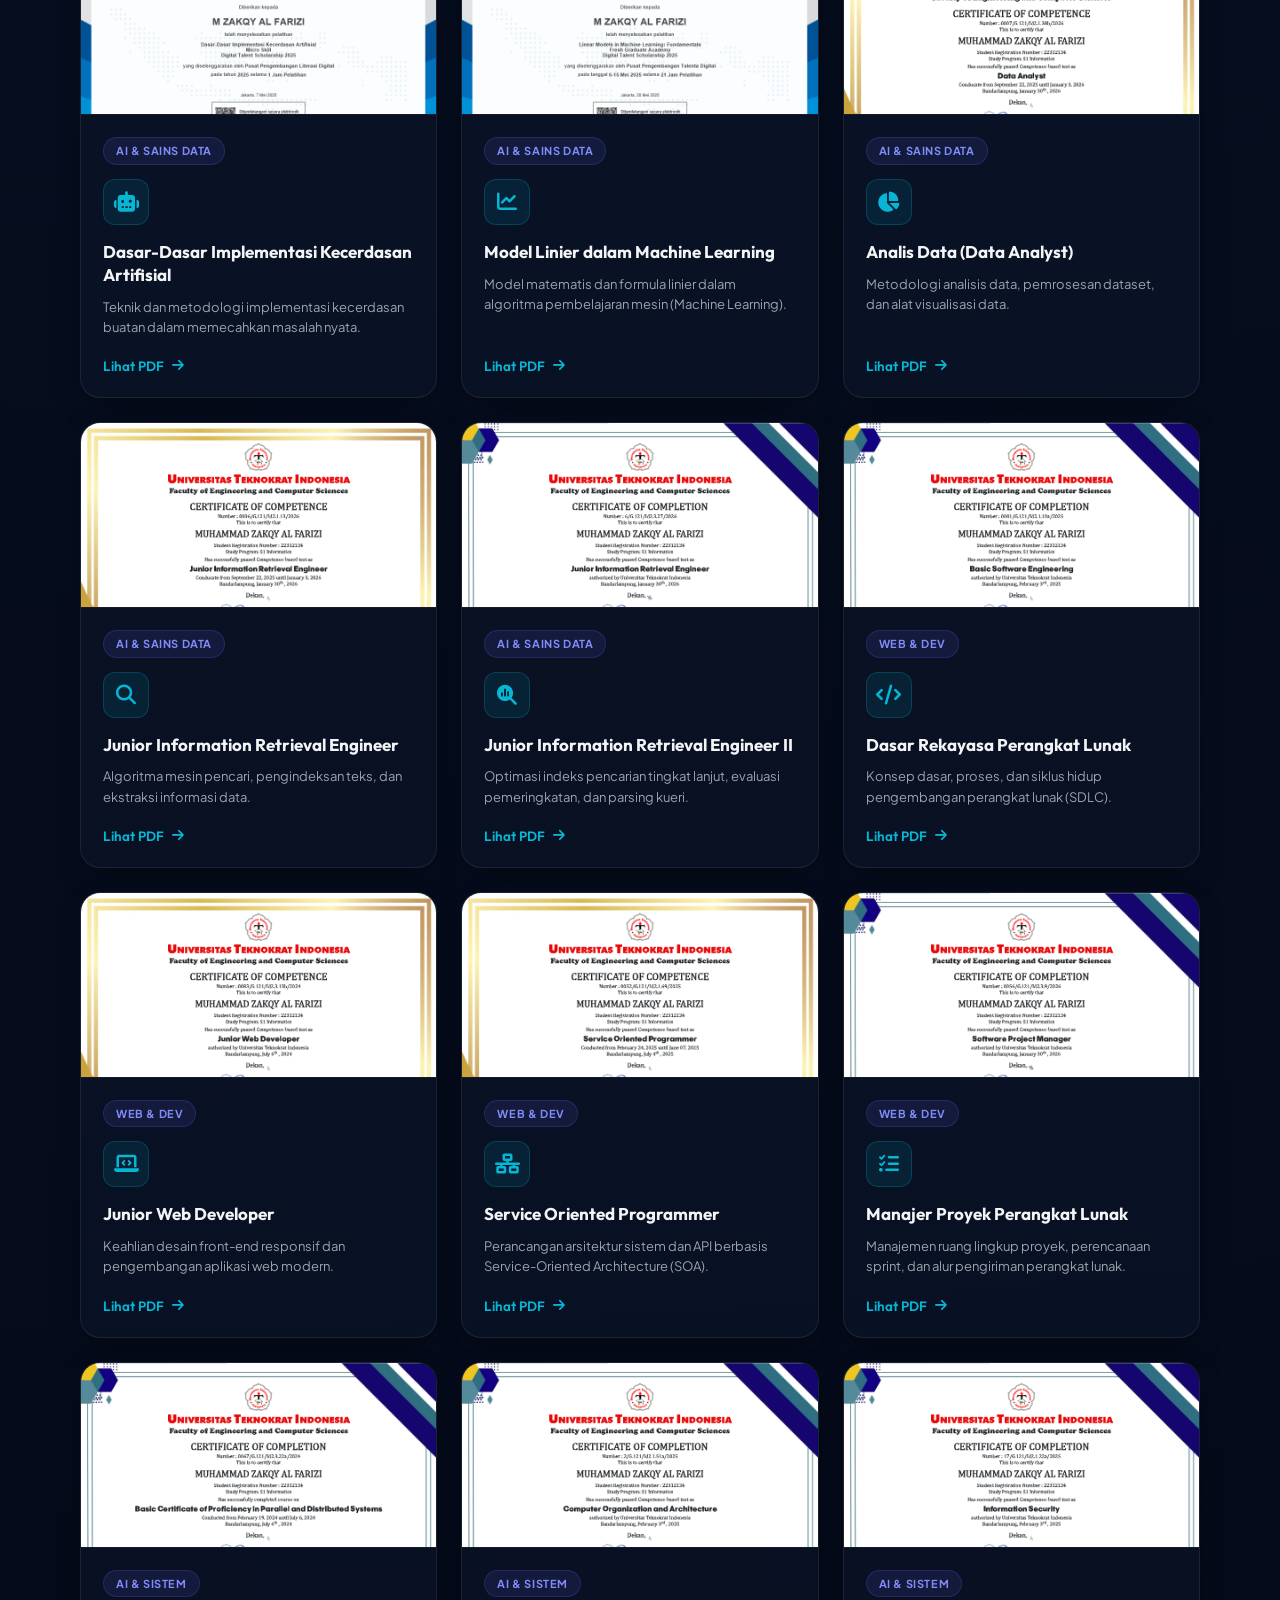
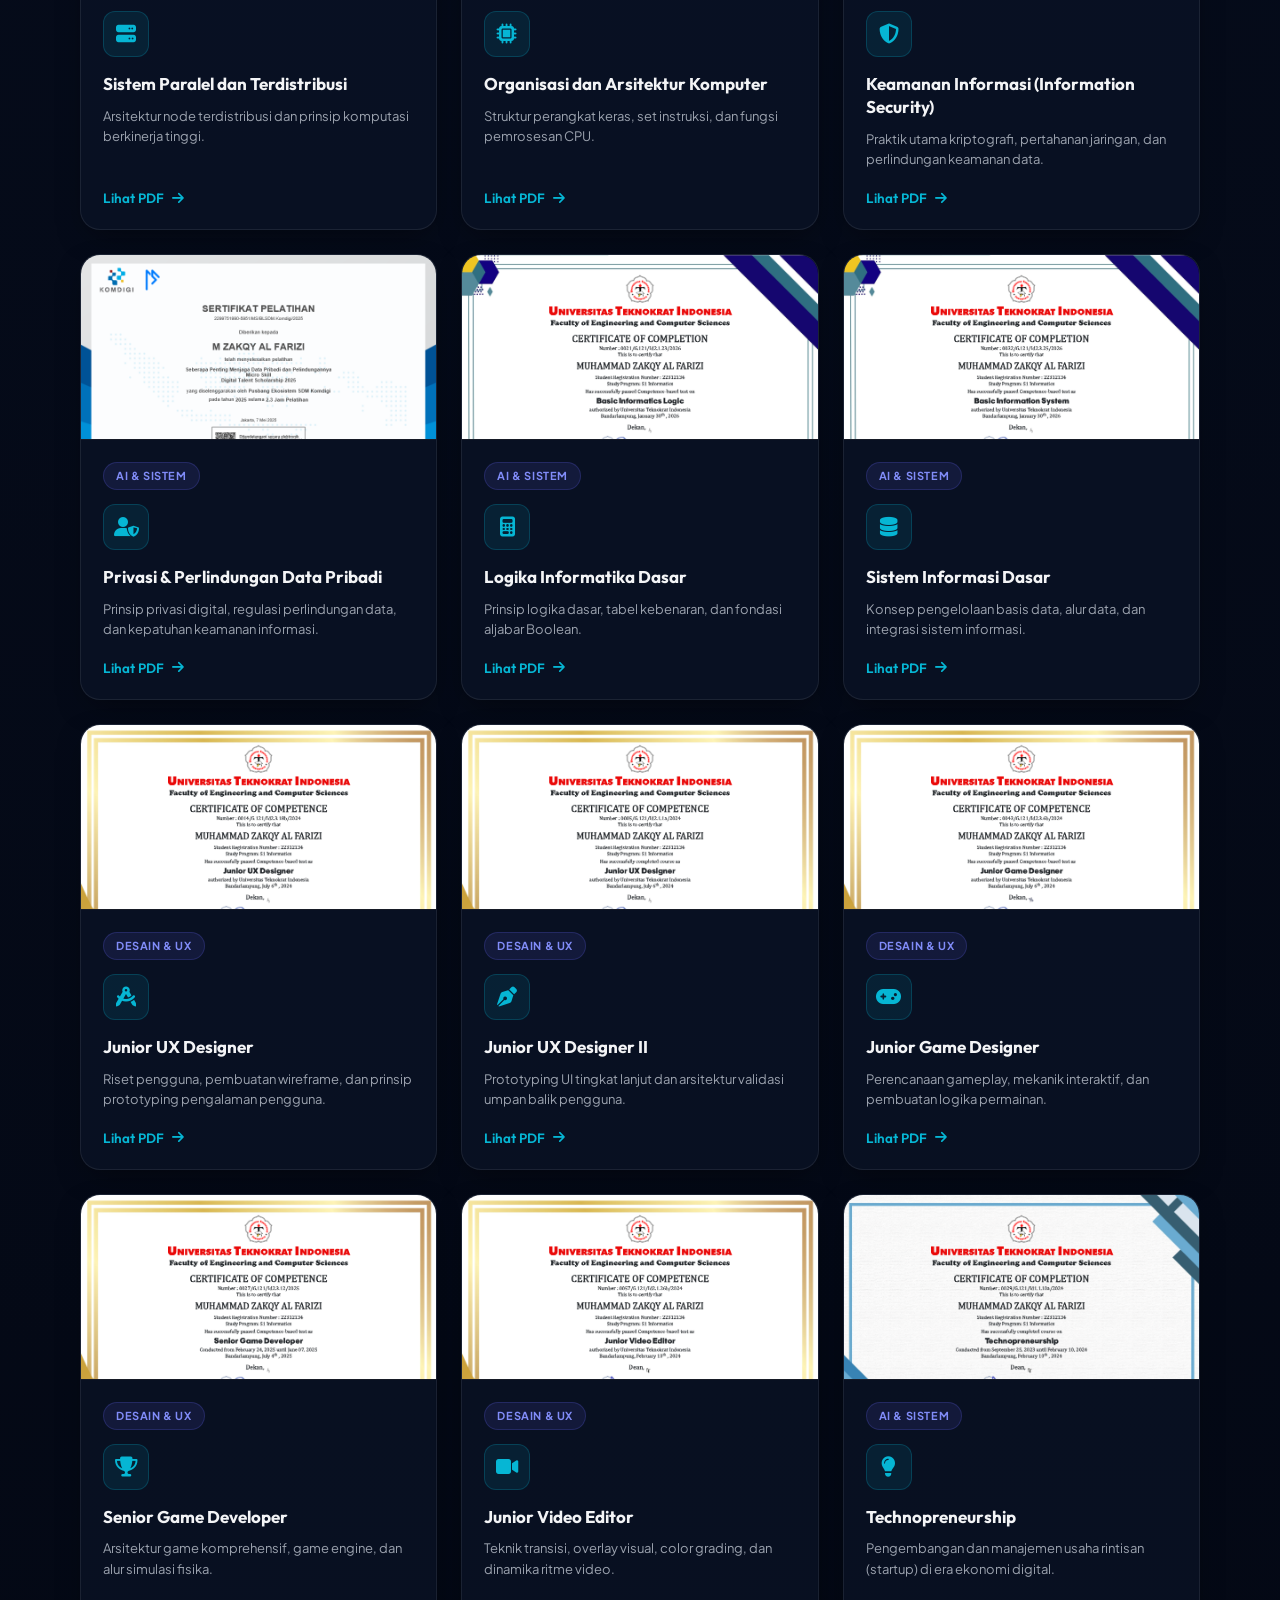
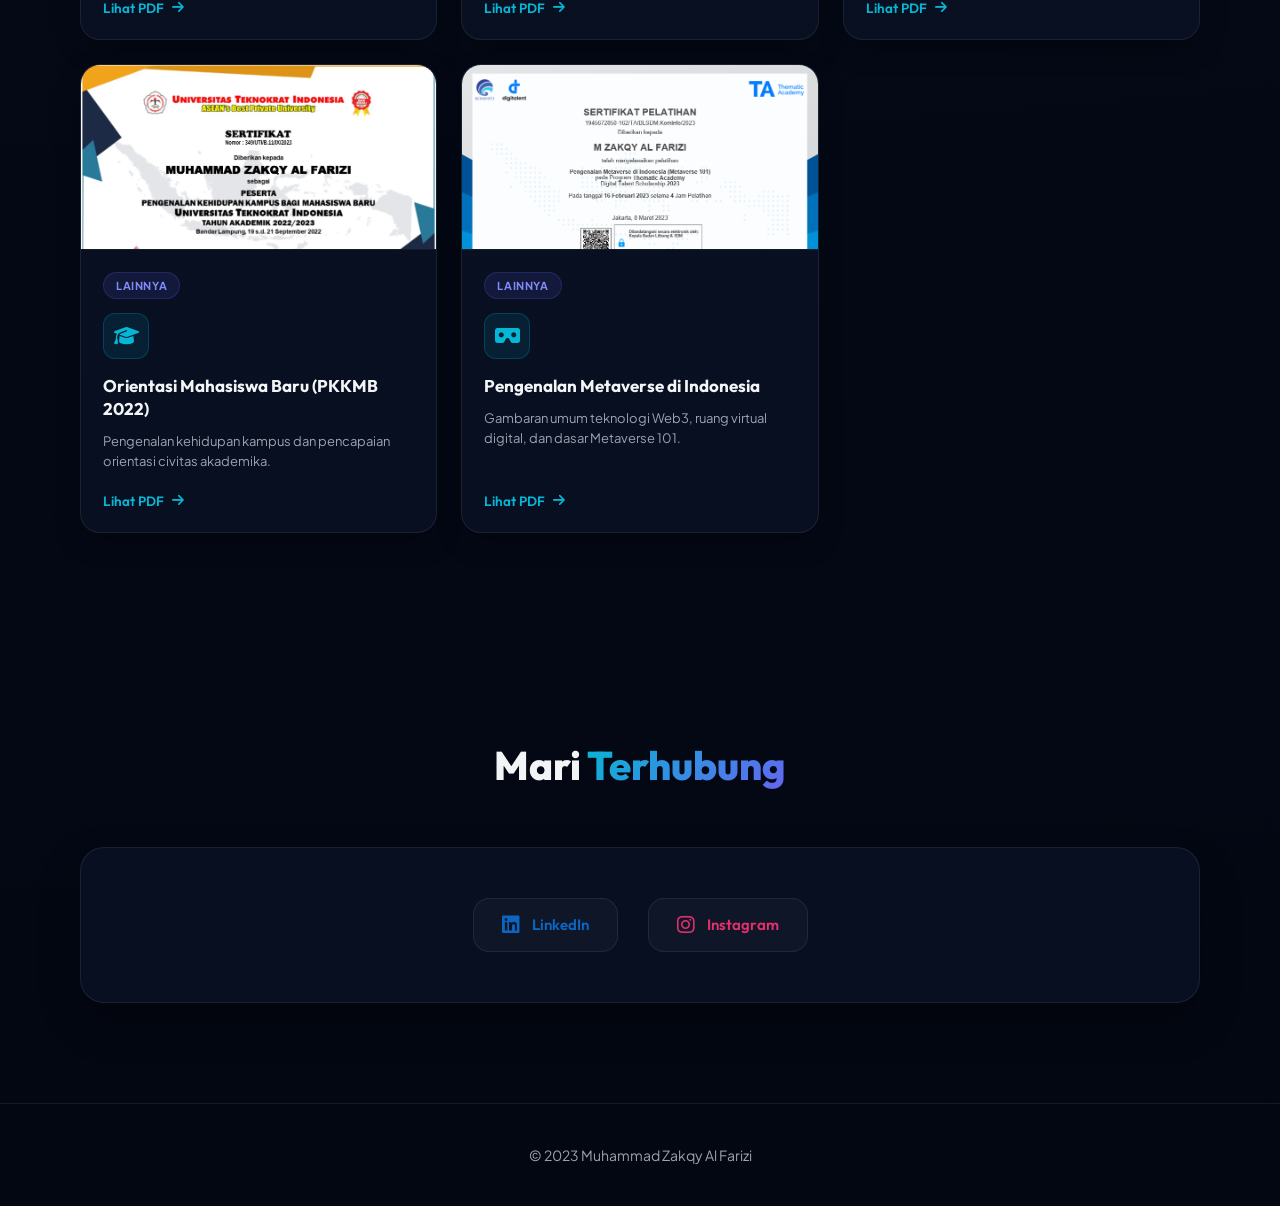
==== commit 25c4189d: "Tambah tombol Portofolio PDF di samping CV (Navbar dan Hero Section)" ====
--- a/index.html
+++ b/index.html
@@ -36,6 +36,8 @@
             <li><a href="#contact">Kontak</a></li>
             <li><a href="CV ATS MUHAMMAD ZAKQY AL FARIZI.pdf" target="_blank" class="nav-cv-btn"><i
                         class="fa-solid fa-file-invoice"></i> CV</a></li>
+            <li><a href="Portofolio Muhammad Zakqy Al Farizi.pdf" target="_blank" class="nav-portfolio-btn"
+                    title="Portofolio PDF"><i class="fa-solid fa-file-pdf"></i> Portofolio</a></li>
         </ul>
         <div class="nav-right-actions">
             <a href="https://www.instagram.com/zakzakqy/" target="_blank" class="nav-icon-link" title="Instagram">
@@ -69,6 +71,10 @@
                     <a href="CV ATS MUHAMMAD ZAKQY AL FARIZI.pdf" target="_blank" class="btn-hero-cv-pill"
                         title="Curriculum Vitae">
                         <i class="fa-solid fa-file-invoice"></i> CV
+                    </a>
+                    <a href="Portofolio Muhammad Zakqy Al Farizi.pdf" target="_blank" class="btn-hero-portfolio-pill"
+                        title="Portofolio Dokumen PDF">
+                        <i class="fa-solid fa-file-pdf"></i> Portofolio
                     </a>
                 </div>
 
--- a/style/style.css
+++ b/style/style.css
@@ -277,6 +277,36 @@
     transform: translateY(-2px);
     box-shadow: 0 6px 20px rgba(6, 182, 212, 0.45);
     background: linear-gradient(135deg, var(--accent-purple), var(--accent-teal));
+}
+
+header ul li a.nav-portfolio-btn {
+    color: #ffffff;
+    background: rgba(6, 182, 212, 0.12);
+    border: 1px solid rgba(6, 182, 212, 0.4);
+    padding: 8px 16px;
+    border-radius: 20px;
+    font-weight: 600;
+    font-size: 14px;
+    box-shadow: 0 4px 15px rgba(6, 182, 212, 0.15);
+    transition: all 0.3s ease;
+    display: inline-flex;
+    align-items: center;
+    gap: 7px;
+}
+
+header ul li a.nav-portfolio-btn::after {
+    display: none;
+}
+
+header ul li a.nav-portfolio-btn:hover {
+    transform: translateY(-2px);
+    background: rgba(6, 182, 212, 0.25);
+    border-color: var(--accent-teal);
+    box-shadow: 0 6px 20px rgba(6, 182, 212, 0.35);
+}
+
+header ul li a.nav-portfolio-btn i {
+    color: var(--accent-teal);
 }
 
 
@@ -425,6 +455,43 @@
     background: rgba(255, 255, 255, 0.16);
     border-color: #ffffff;
     transform: translateY(-3px);
+}
+
+/* Secondary Portfolio PDF Pill Button */
+.btn-hero-portfolio-pill {
+    display: inline-flex;
+    align-items: center;
+    gap: 8px;
+    padding: 13px 22px;
+    border-radius: 9999px;
+    background: linear-gradient(135deg, rgba(6, 182, 212, 0.15), rgba(99, 102, 241, 0.15));
+    border: 1px solid rgba(6, 182, 212, 0.45);
+    color: #ffffff !important;
+    font-family: 'Outfit', sans-serif;
+    font-size: 15px;
+    font-weight: 600;
+    text-decoration: none;
+    backdrop-filter: blur(12px);
+    transition: all 0.3s ease;
+    box-shadow: 0 4px 15px rgba(6, 182, 212, 0.15);
+}
+
+.btn-hero-portfolio-pill i {
+    color: var(--accent-teal);
+    font-size: 15px;
+    transition: transform 0.3s ease;
+}
+
+.btn-hero-portfolio-pill:hover {
+    background: linear-gradient(135deg, var(--accent-teal), var(--accent-purple));
+    border-color: transparent;
+    transform: translateY(-3px);
+    box-shadow: 0 8px 25px rgba(6, 182, 212, 0.35);
+}
+
+.btn-hero-portfolio-pill:hover i {
+    color: #ffffff;
+    transform: scale(1.15);
 }
 
 
@@ -2812,6 +2879,8 @@
     .back-to-top,
     .blob,
     .btn-hero-cv-pill,
+    .btn-hero-portfolio-pill,
+    .nav-portfolio-btn,
     .btn-tentang-saya,
     .hero-cta-wrapper,
     .project-filters,
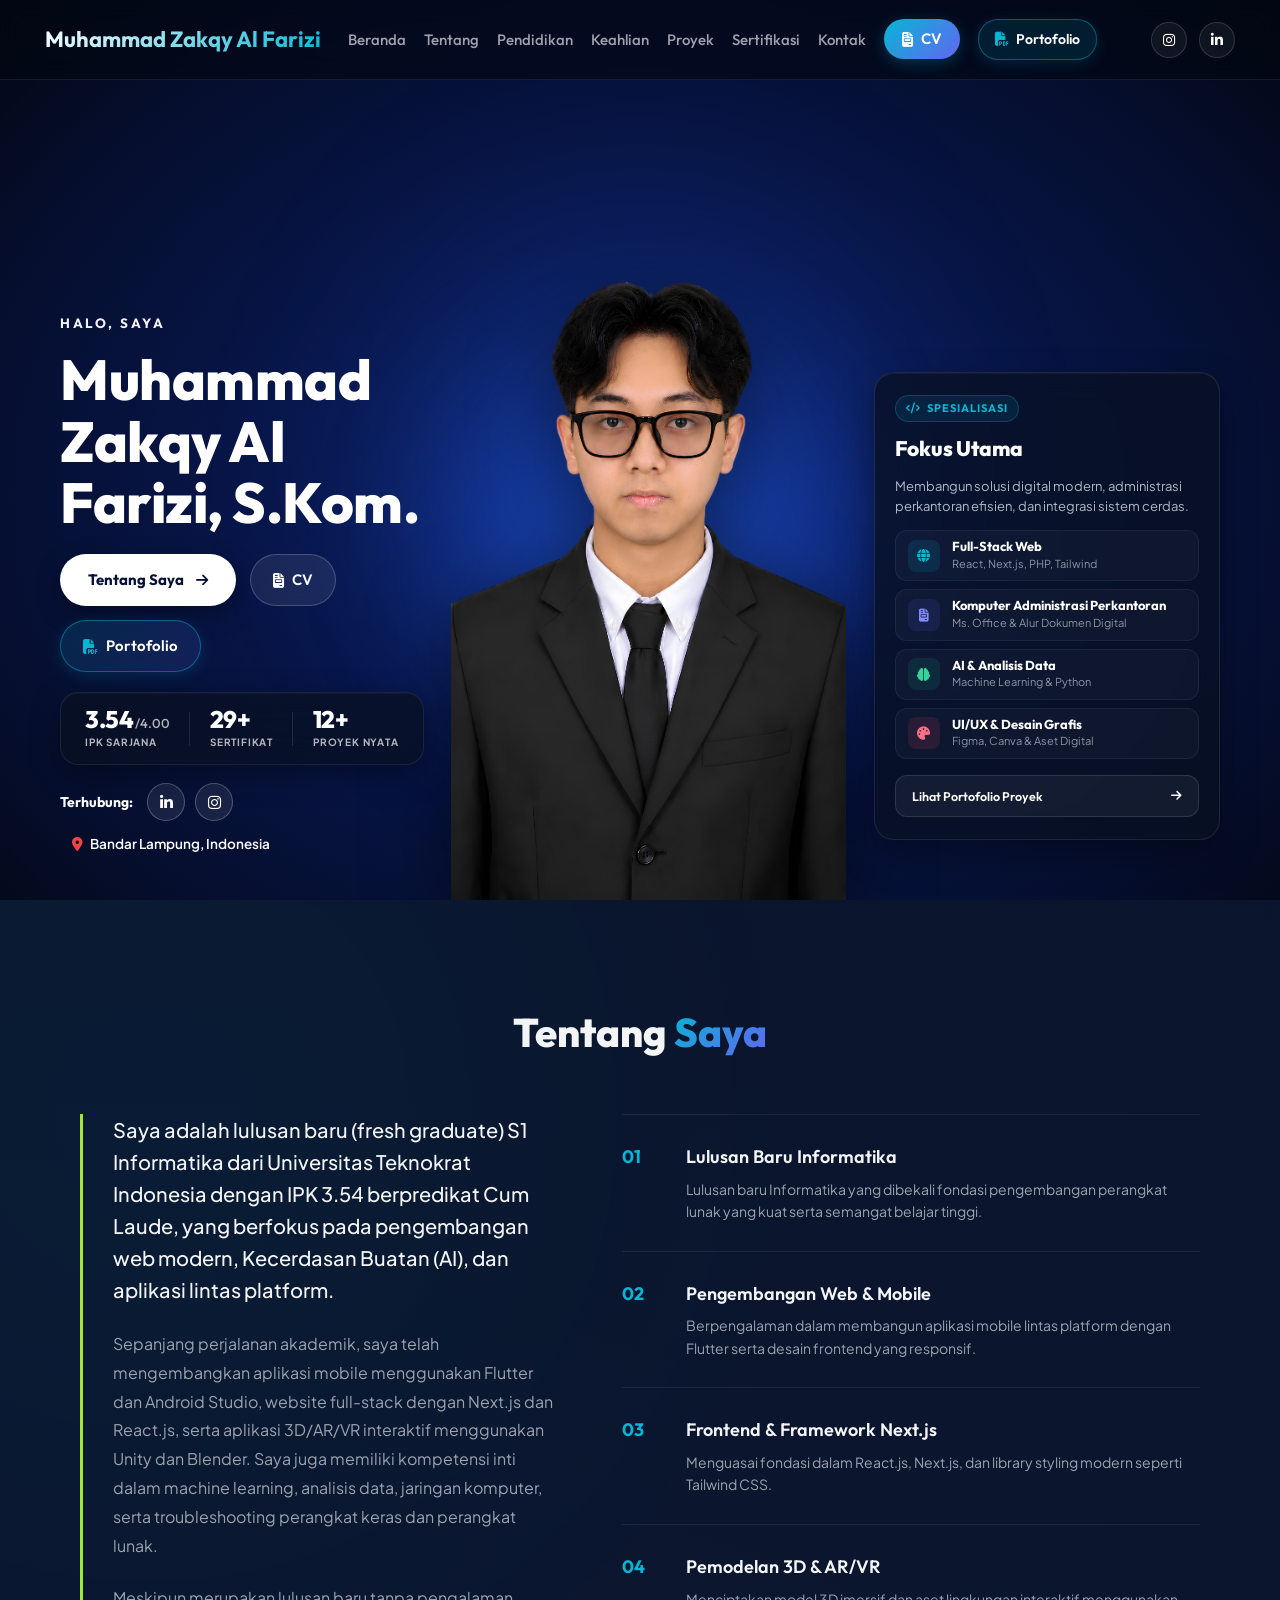
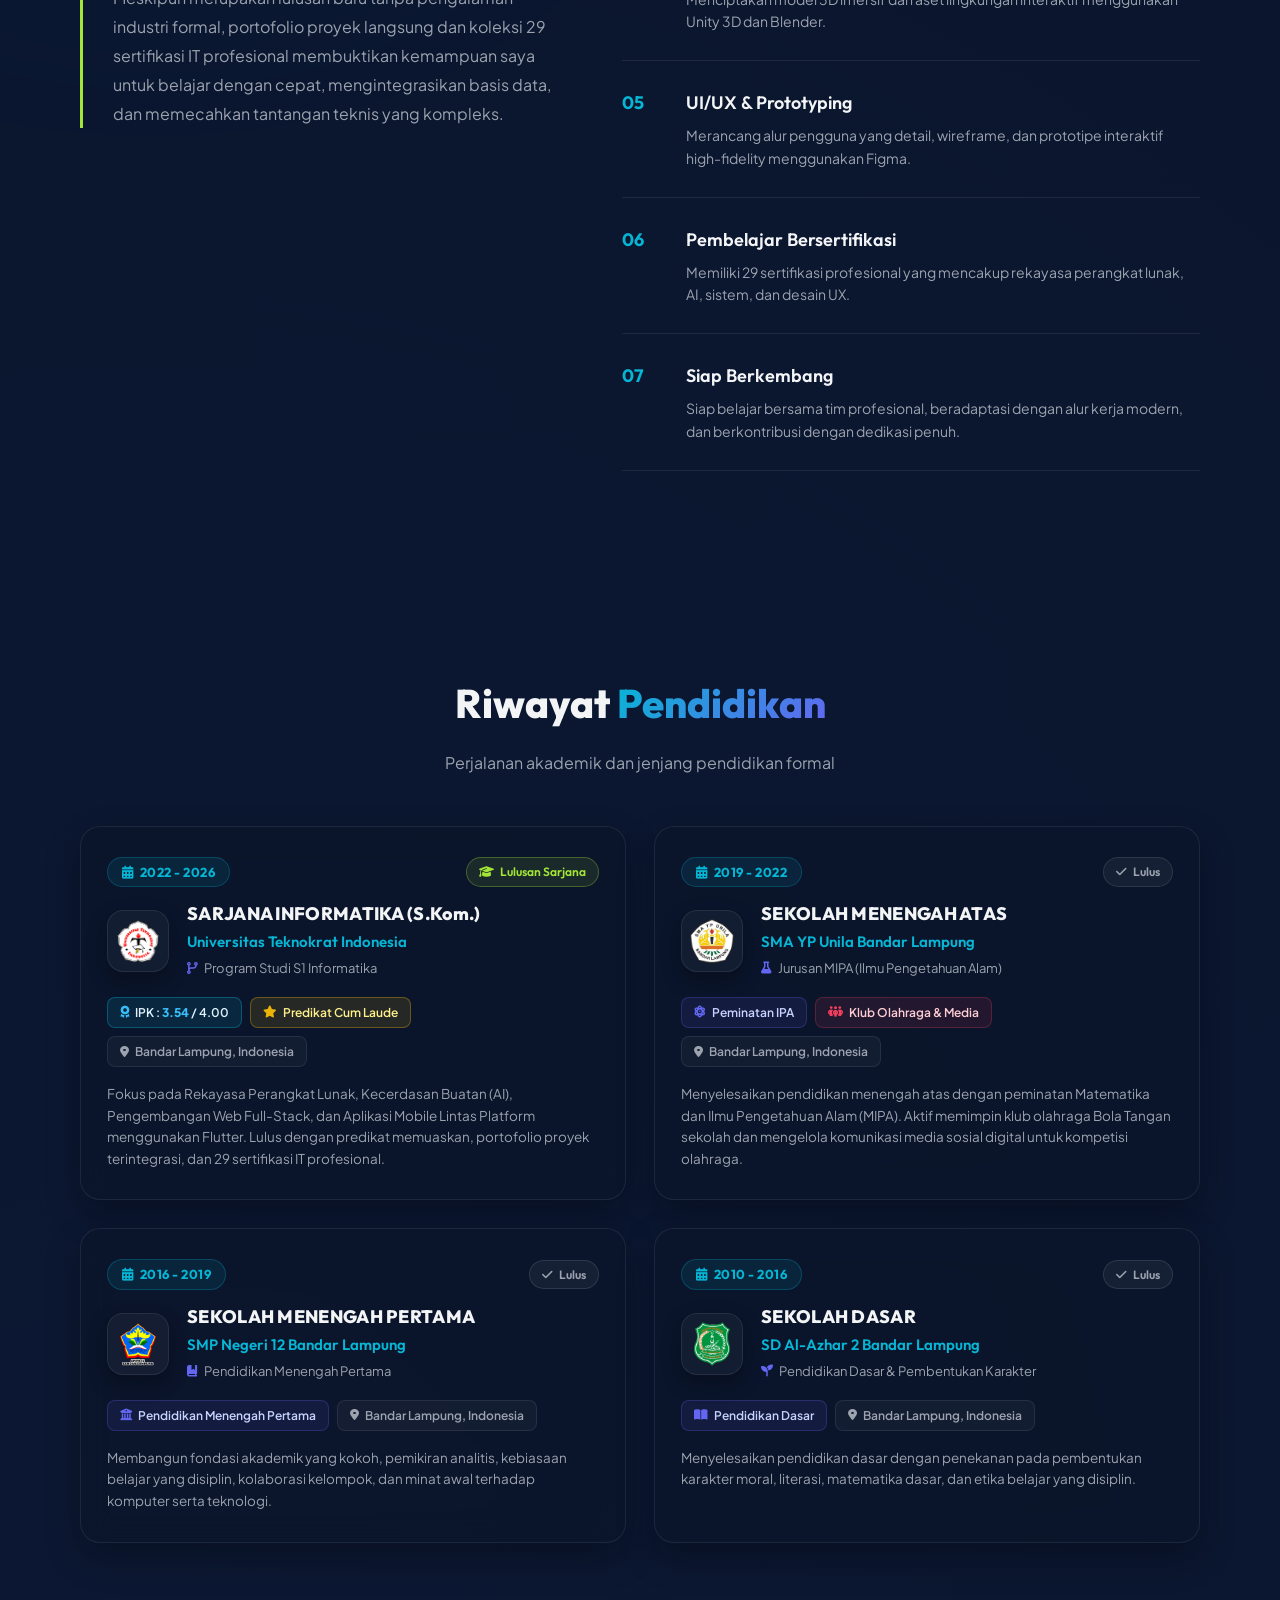
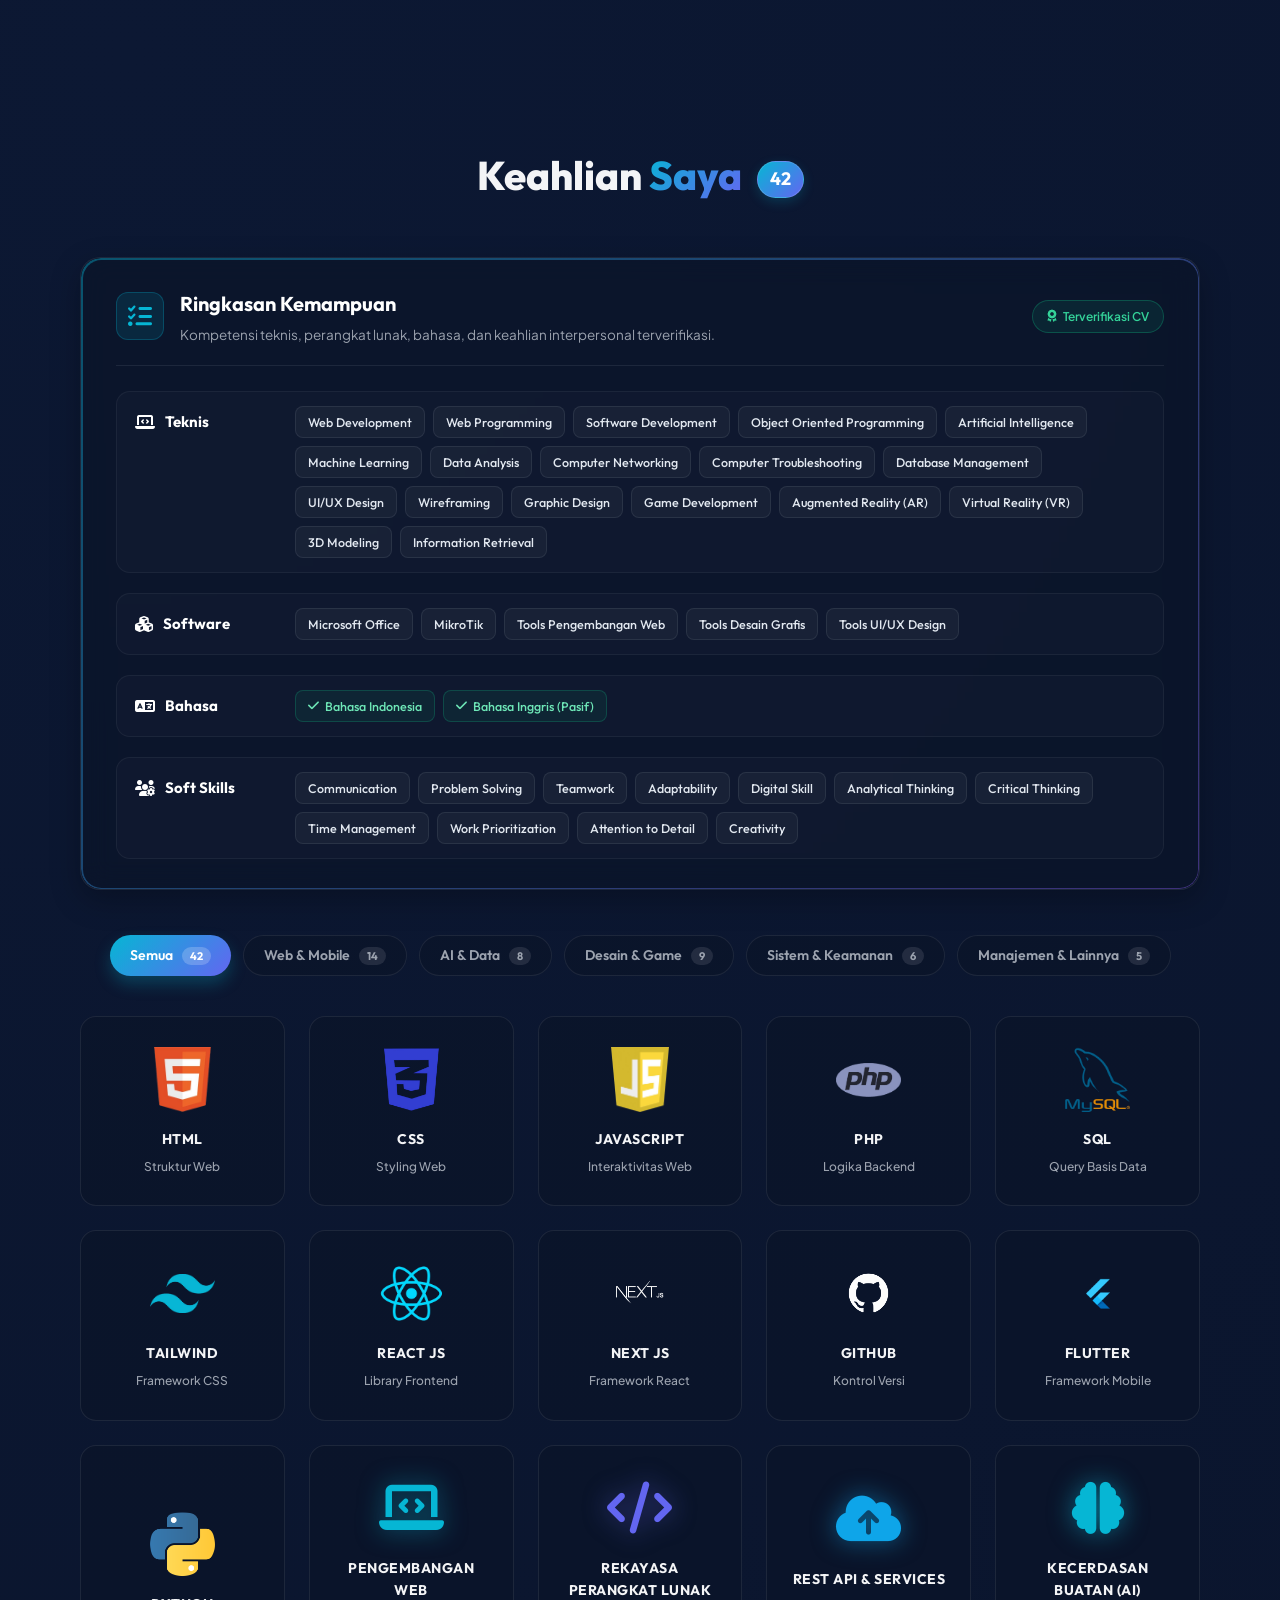
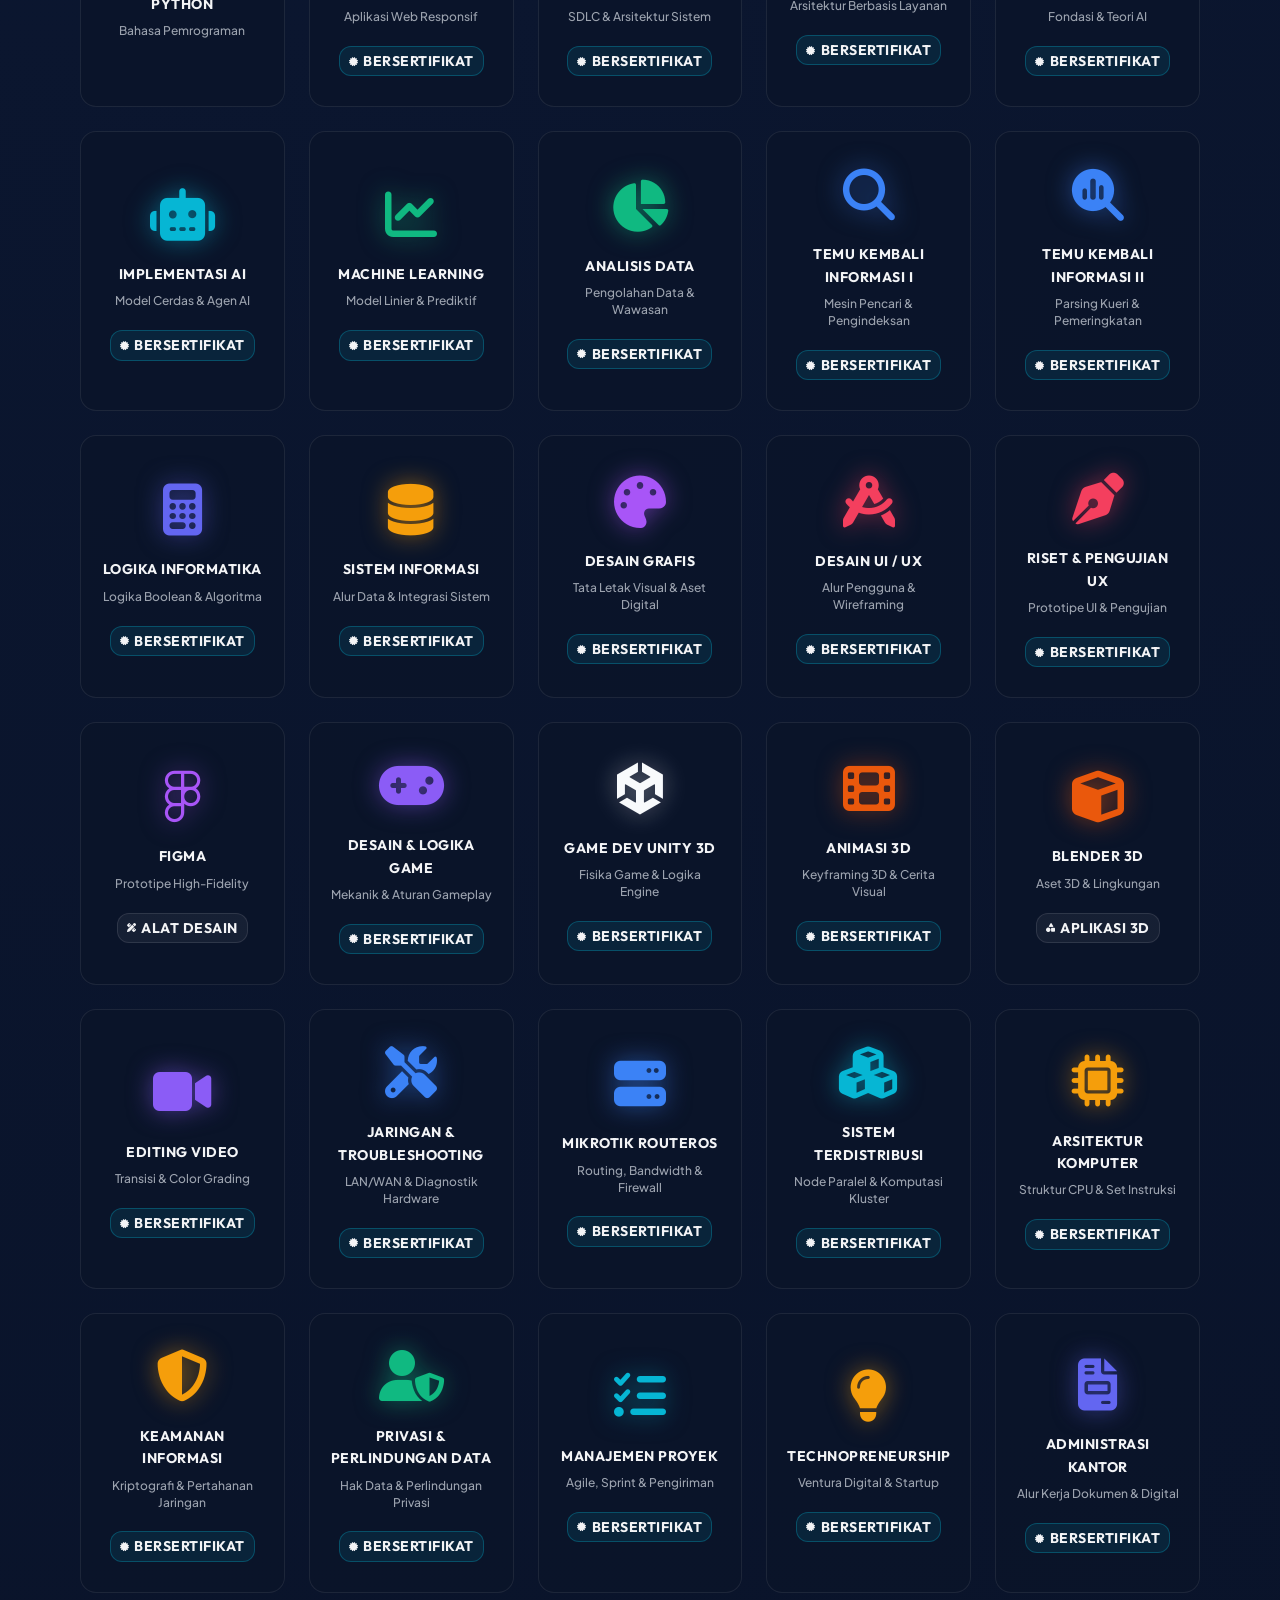
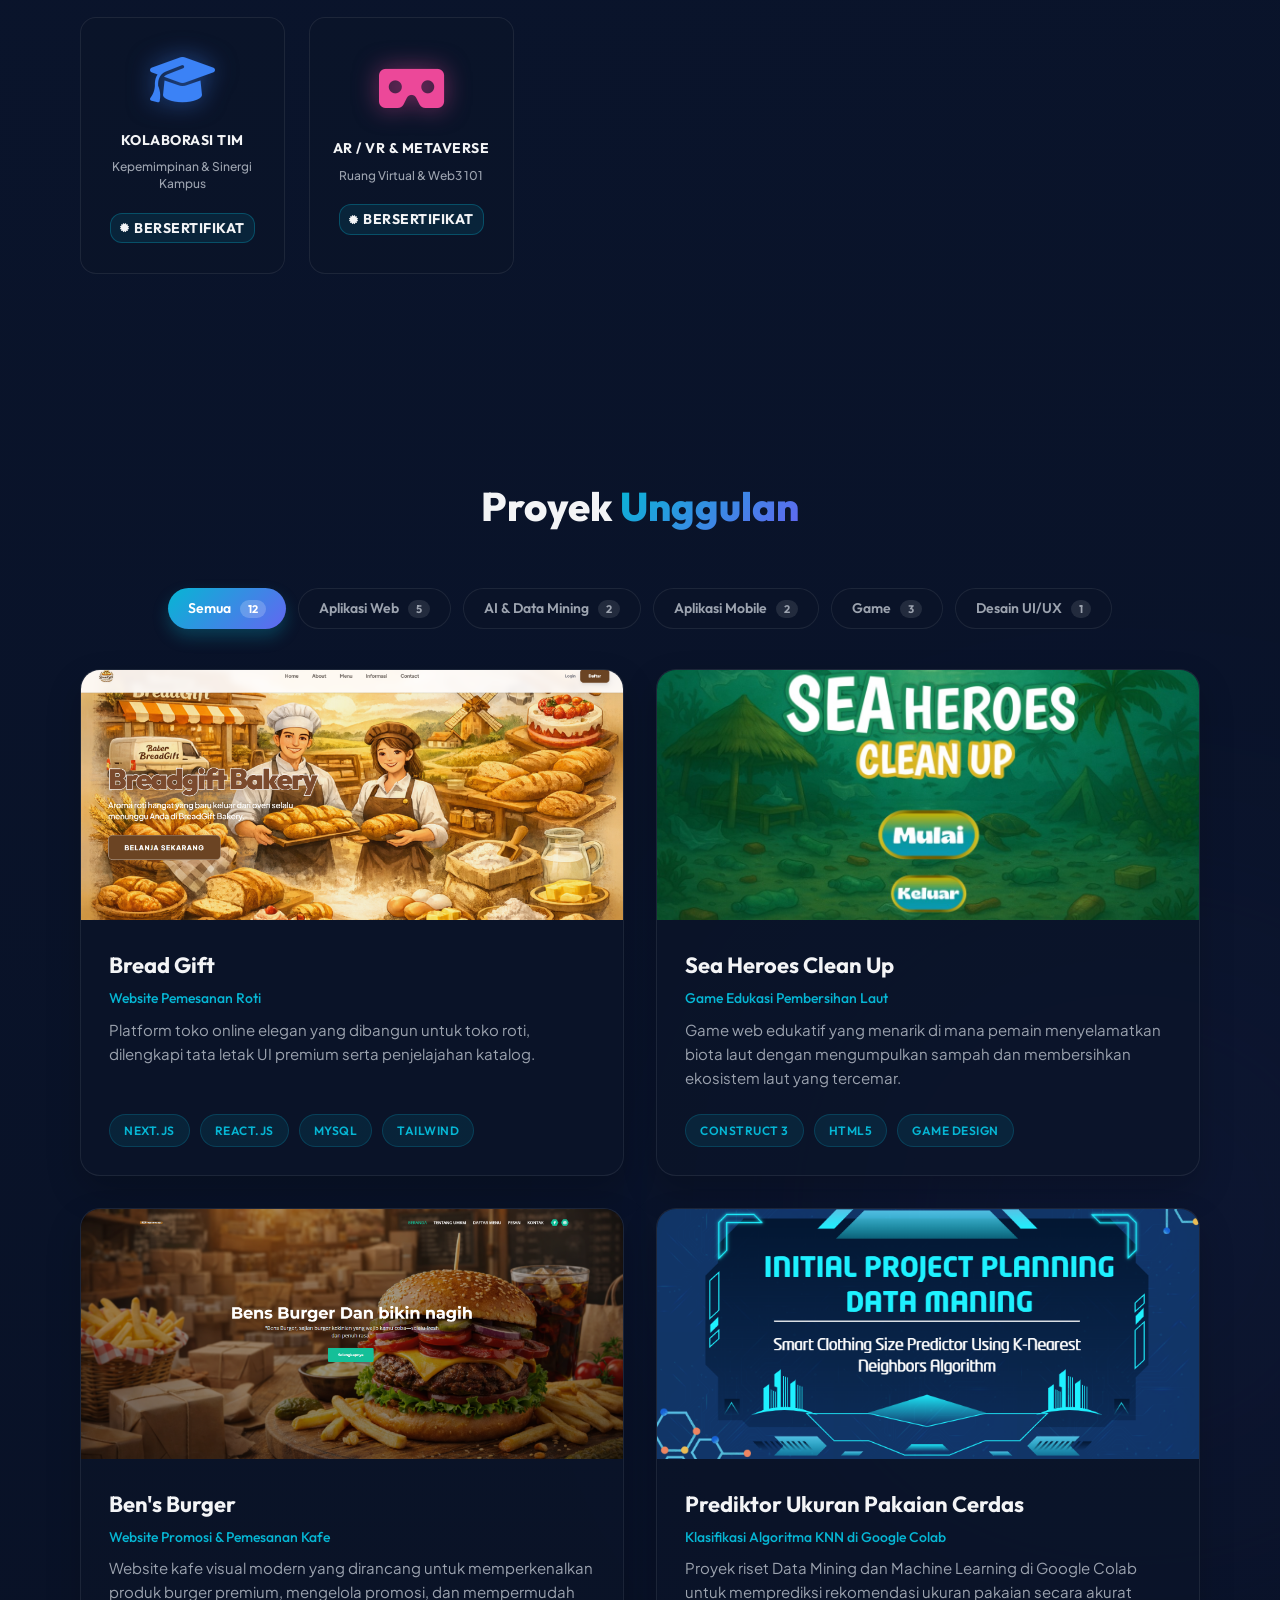
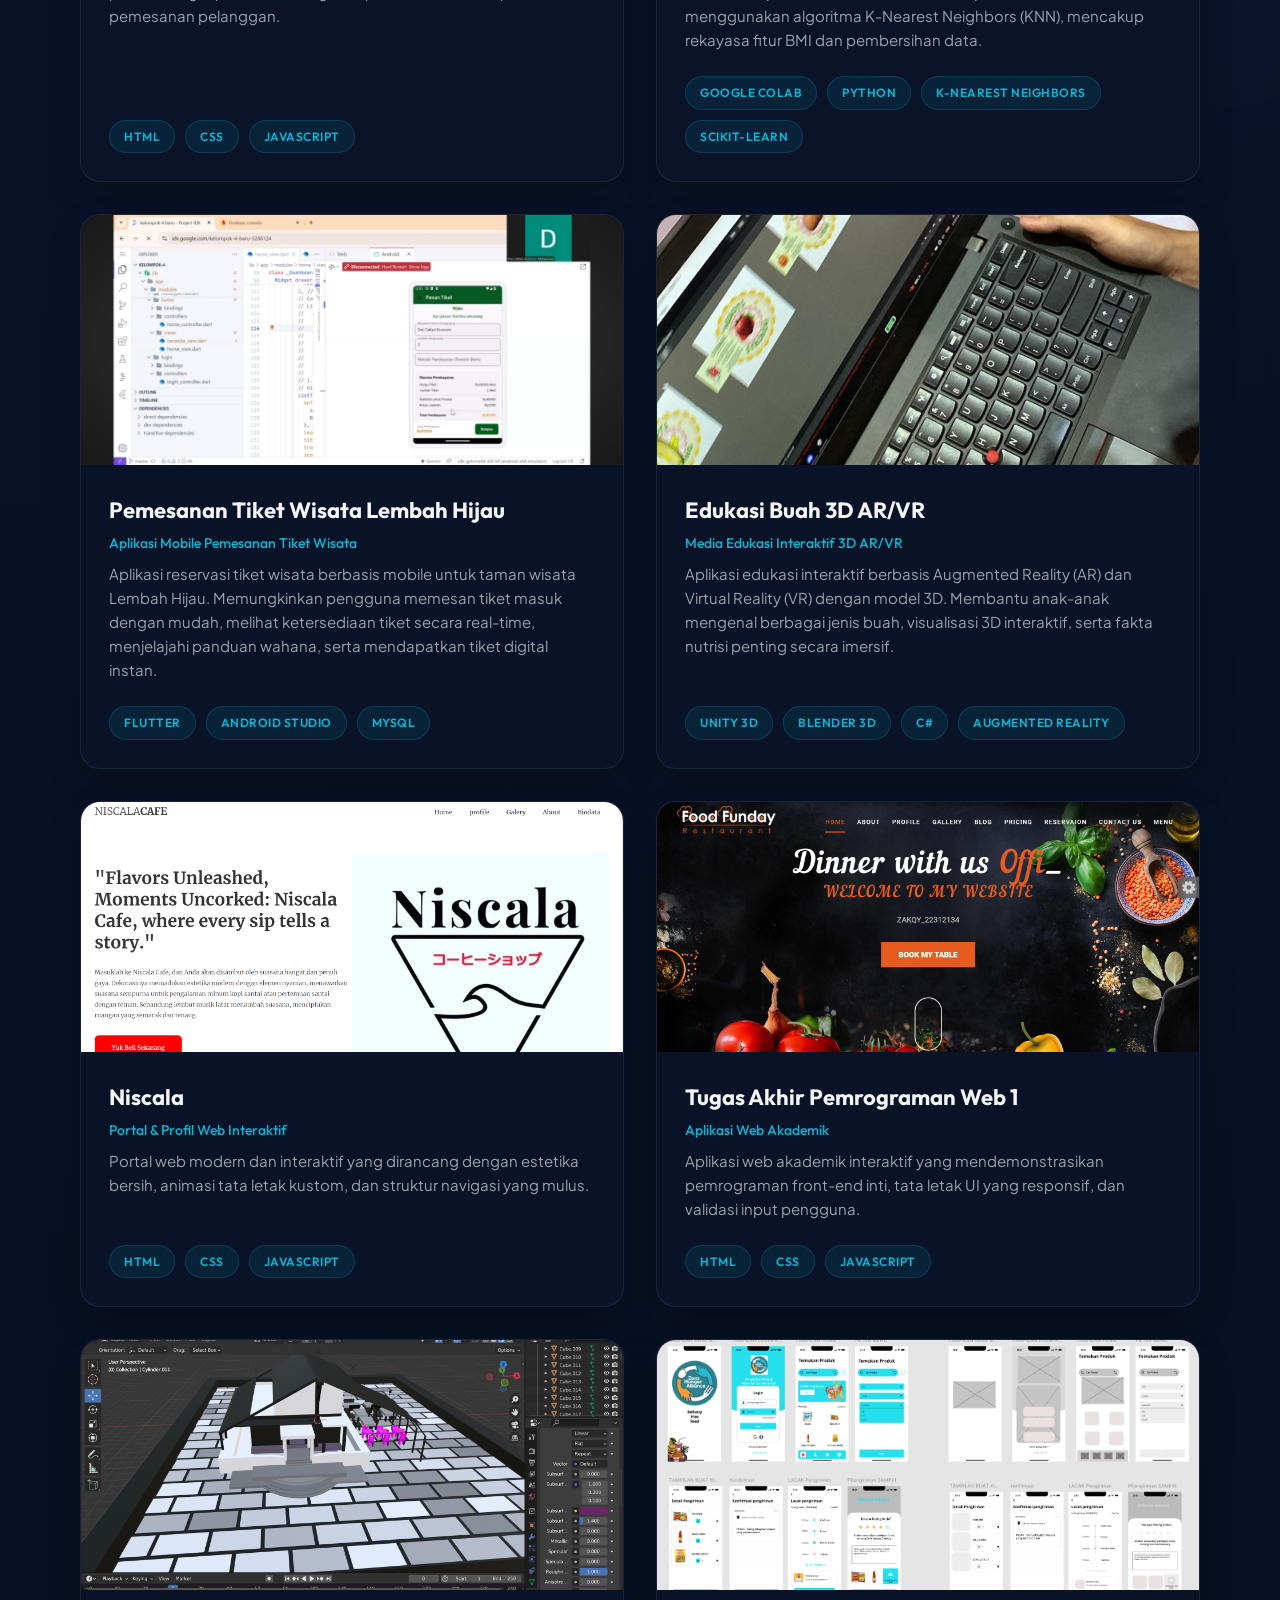
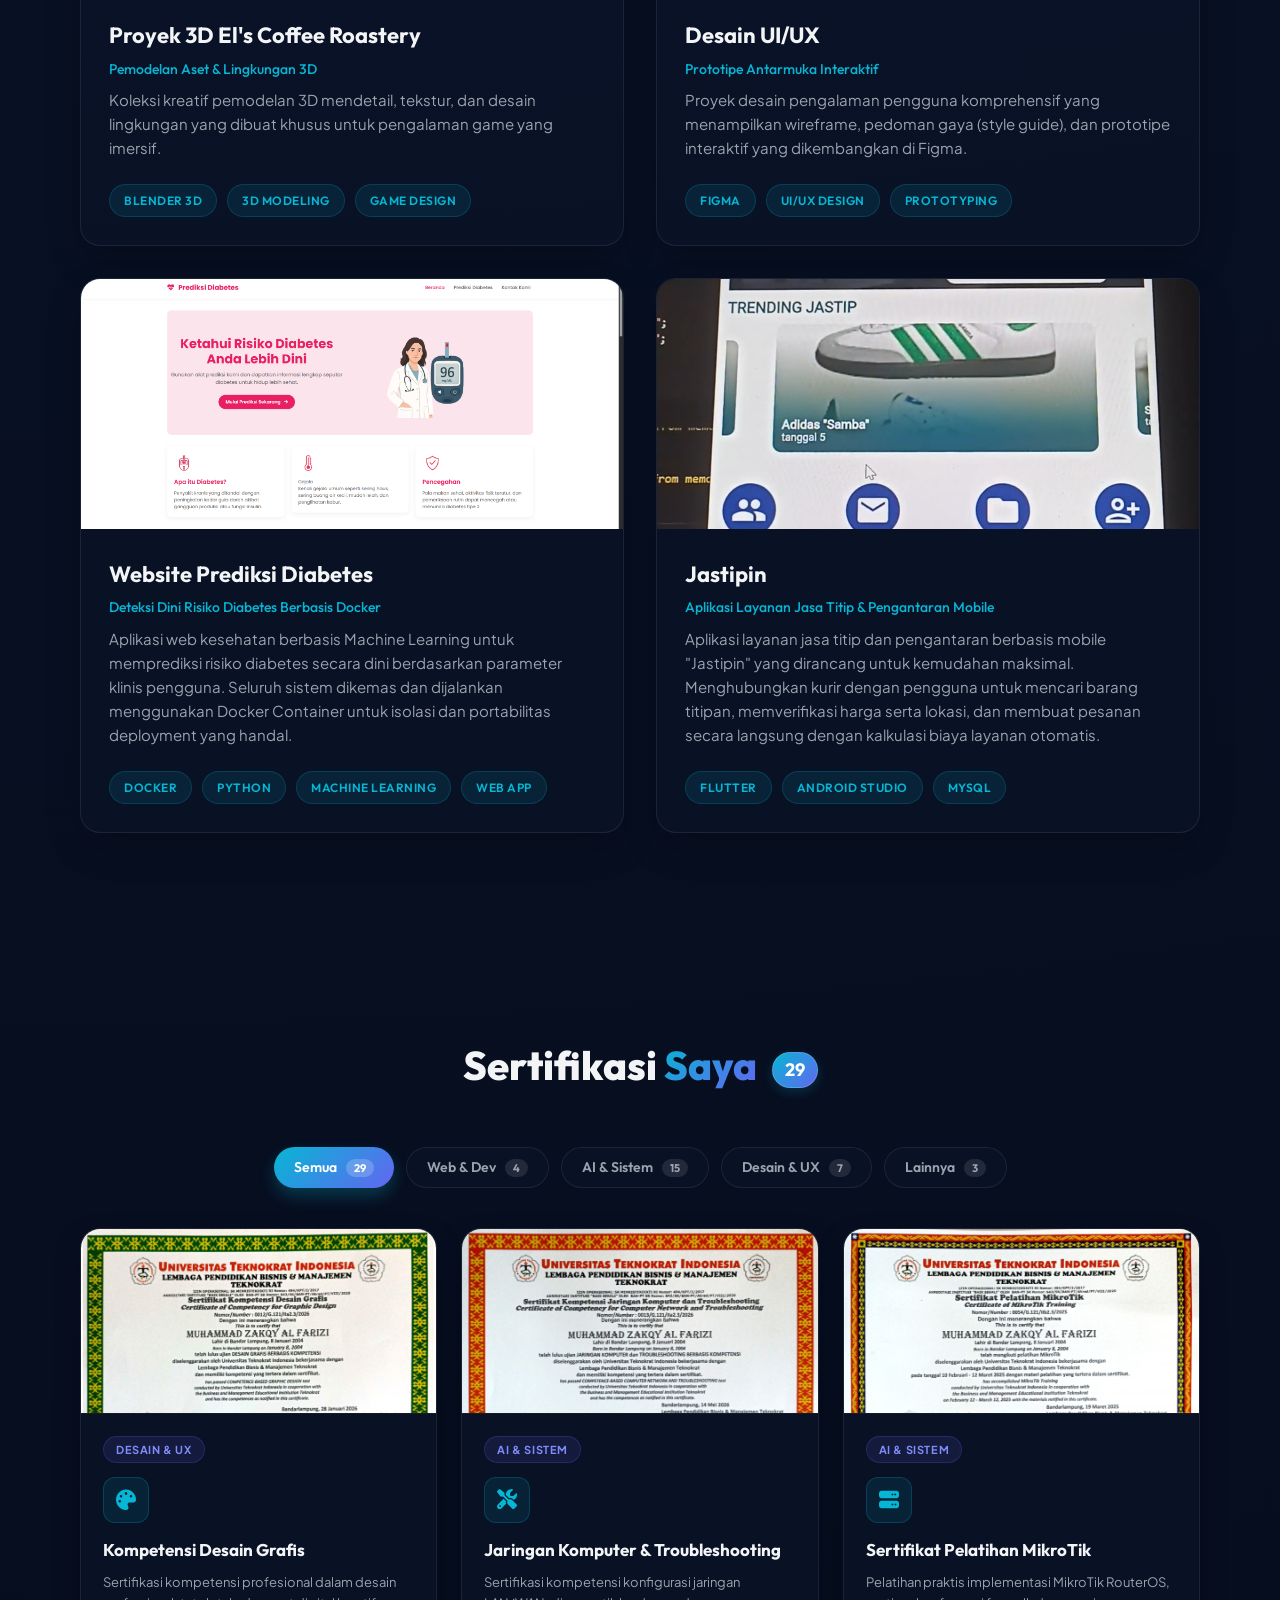
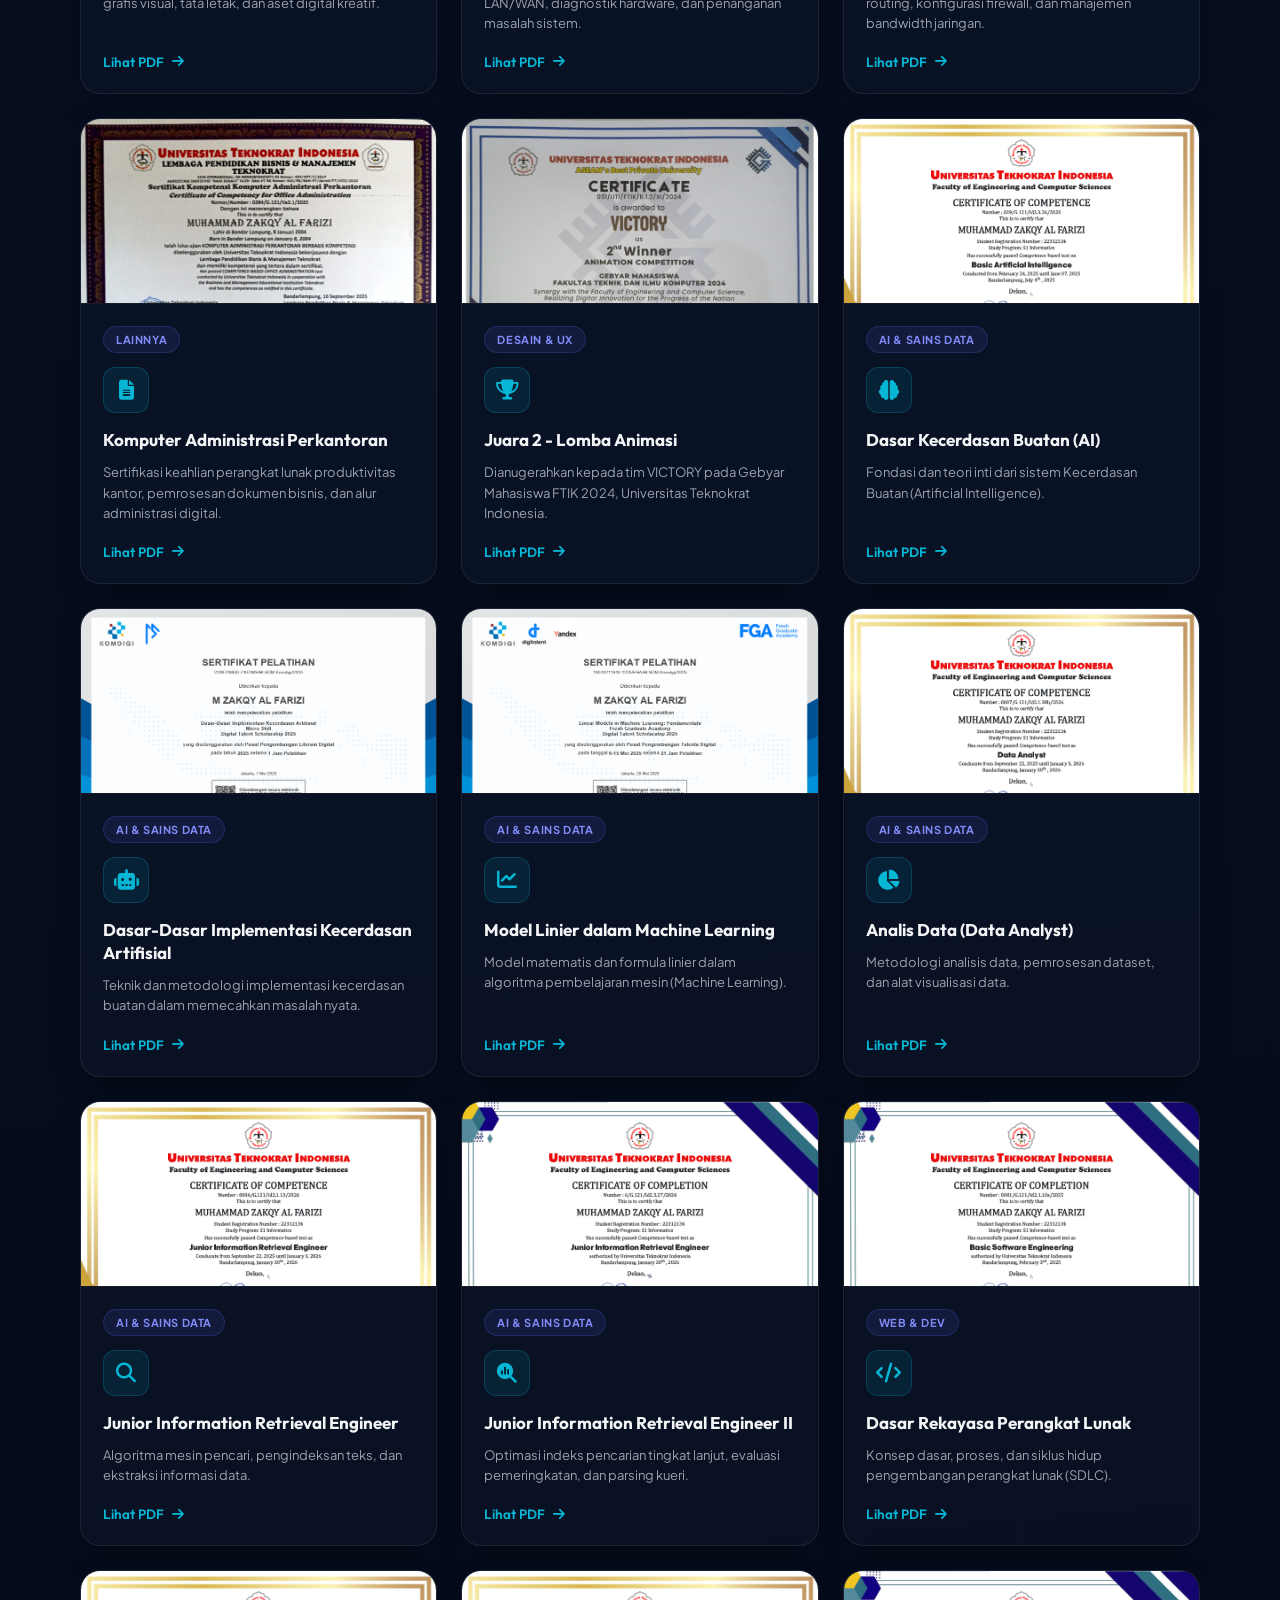
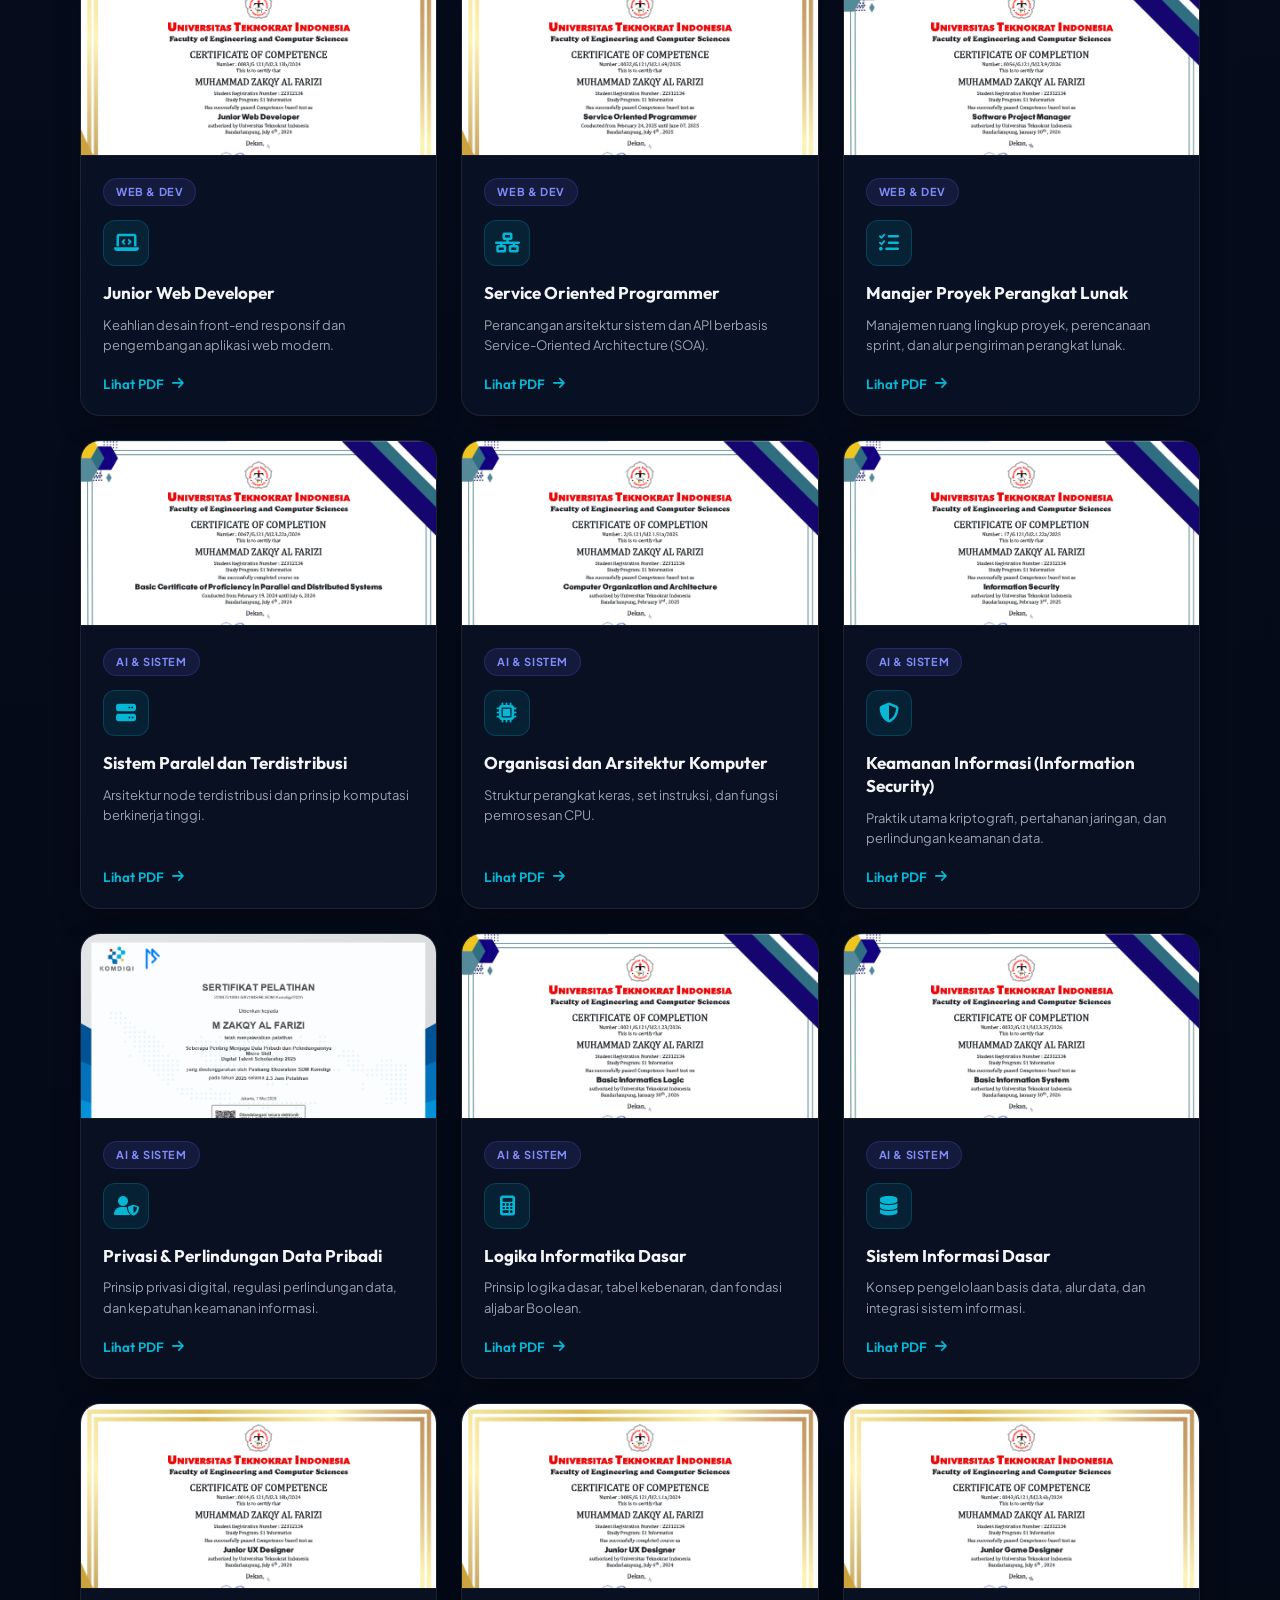
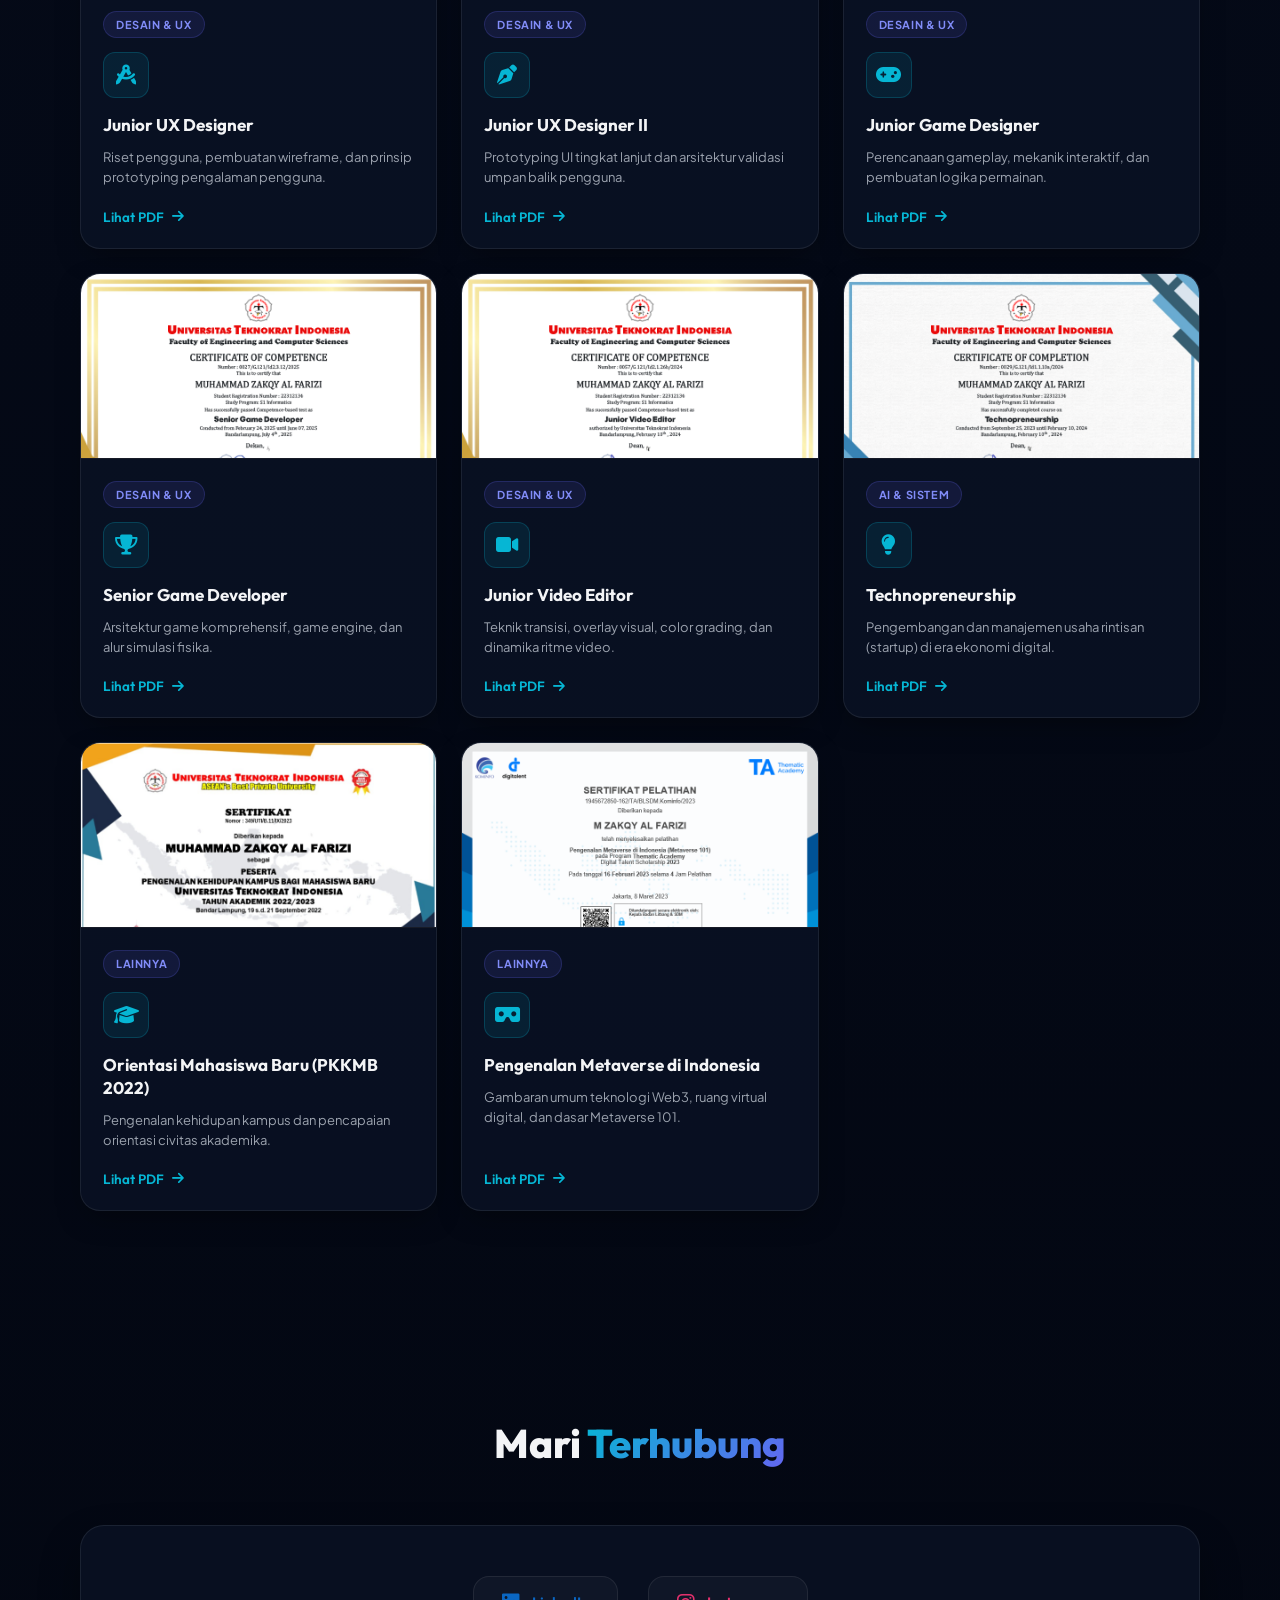
==== commit d0583f46: "Tambah ringkasan matriks Kemampuan (Teknis, Software, Bahasa, Soft Skills) di bagian Keahlian" ====
--- a/index.html
+++ b/index.html
@@ -396,6 +396,98 @@
     <section class="skill" id="skill">
         <h1 data-aos="fade-up">Keahlian <span>Saya</span> <span class="cert-count-badge">42</span></h1>
 
+        <!-- MATRIKS KEMAMPUAN (CV RESUME OVERVIEW) -->
+        <div class="kemampuan-card" data-aos="fade-up">
+            <div class="kemampuan-card-header">
+                <div class="kemampuan-title-wrap">
+                    <i class="fa-solid fa-list-check kemampuan-main-icon"></i>
+                    <div>
+                        <h3 class="kemampuan-heading">Ringkasan Kemampuan</h3>
+                        <p class="kemampuan-sub">Kompetensi teknis, perangkat lunak, bahasa, dan keahlian interpersonal terverifikasi.</p>
+                    </div>
+                </div>
+                <div class="kemampuan-badge"><i class="fa-solid fa-award"></i> Terverifikasi CV</div>
+            </div>
+
+            <div class="kemampuan-rows">
+                <!-- ROW 1: TEKNIS -->
+                <div class="kemampuan-row">
+                    <div class="kemampuan-label">
+                        <i class="fa-solid fa-laptop-code label-icon c-teal"></i>
+                        <span>Teknis</span>
+                    </div>
+                    <div class="kemampuan-tags">
+                        <span class="k-tag">Web Development</span>
+                        <span class="k-tag">Web Programming</span>
+                        <span class="k-tag">Software Development</span>
+                        <span class="k-tag">Object Oriented Programming</span>
+                        <span class="k-tag">Artificial Intelligence</span>
+                        <span class="k-tag">Machine Learning</span>
+                        <span class="k-tag">Data Analysis</span>
+                        <span class="k-tag">Computer Networking</span>
+                        <span class="k-tag">Computer Troubleshooting</span>
+                        <span class="k-tag">Database Management</span>
+                        <span class="k-tag">UI/UX Design</span>
+                        <span class="k-tag">Wireframing</span>
+                        <span class="k-tag">Graphic Design</span>
+                        <span class="k-tag">Game Development</span>
+                        <span class="k-tag">Augmented Reality (AR)</span>
+                        <span class="k-tag">Virtual Reality (VR)</span>
+                        <span class="k-tag">3D Modeling</span>
+                        <span class="k-tag">Information Retrieval</span>
+                    </div>
+                </div>
+
+                <!-- ROW 2: SOFTWARE -->
+                <div class="kemampuan-row">
+                    <div class="kemampuan-label">
+                        <i class="fa-solid fa-cubes label-icon c-indigo"></i>
+                        <span>Software</span>
+                    </div>
+                    <div class="kemampuan-tags">
+                        <span class="k-tag">Microsoft Office</span>
+                        <span class="k-tag">MikroTik</span>
+                        <span class="k-tag">Tools Pengembangan Web</span>
+                        <span class="k-tag">Tools Desain Grafis</span>
+                        <span class="k-tag">Tools UI/UX Design</span>
+                    </div>
+                </div>
+
+                <!-- ROW 3: BAHASA -->
+                <div class="kemampuan-row">
+                    <div class="kemampuan-label">
+                        <i class="fa-solid fa-language label-icon c-emerald"></i>
+                        <span>Bahasa</span>
+                    </div>
+                    <div class="kemampuan-tags">
+                        <span class="k-tag highlight-lang"><i class="fa-solid fa-check"></i> Bahasa Indonesia</span>
+                        <span class="k-tag highlight-lang"><i class="fa-solid fa-check"></i> Bahasa Inggris (Pasif)</span>
+                    </div>
+                </div>
+
+                <!-- ROW 4: SOFT SKILLS -->
+                <div class="kemampuan-row">
+                    <div class="kemampuan-label">
+                        <i class="fa-solid fa-users-gear label-icon c-purple"></i>
+                        <span>Soft Skills</span>
+                    </div>
+                    <div class="kemampuan-tags">
+                        <span class="k-tag">Communication</span>
+                        <span class="k-tag">Problem Solving</span>
+                        <span class="k-tag">Teamwork</span>
+                        <span class="k-tag">Adaptability</span>
+                        <span class="k-tag">Digital Skill</span>
+                        <span class="k-tag">Analytical Thinking</span>
+                        <span class="k-tag">Critical Thinking</span>
+                        <span class="k-tag">Time Management</span>
+                        <span class="k-tag">Work Prioritization</span>
+                        <span class="k-tag">Attention to Detail</span>
+                        <span class="k-tag">Creativity</span>
+                    </div>
+                </div>
+            </div>
+        </div>
+
         <!-- Skill Filters -->
         <div class="skill-filters" data-aos="fade-up">
             <button class="filter-btn active" data-filter="all">Semua <span class="filter-count">42</span></button>
--- a/style/style.css
+++ b/style/style.css
@@ -132,7 +132,8 @@
     right: 0;
     z-index: 1000;
     height: 80px;
-    padding: 0 80px;
+    padding: 0 45px;
+    gap: 24px;
     background: rgba(3, 7, 18, 0.6);
     backdrop-filter: blur(12px);
     -webkit-backdrop-filter: blur(12px);
@@ -173,6 +174,8 @@
     display: flex;
     align-items: center;
     gap: 12px;
+    margin-left: 28px;
+    flex-shrink: 0;
 }
 
 .nav-icon-link {
@@ -222,13 +225,13 @@
 header ul {
     display: flex;
     align-items: center;
-    gap: 26px;
+    gap: 18px;
     list-style: none;
 }
 
 header ul li a {
     font-family: 'Outfit', sans-serif;
-    font-size: 16px;
+    font-size: 15px;
     font-weight: 500;
     color: var(--text-muted);
     text-decoration: none;
@@ -1124,6 +1127,173 @@
     line-height: 1.6;
     margin: 0;
     text-align: left;
+}
+
+/* KEMAMPUAN CARD (CV Overview Section) */
+.kemampuan-card {
+    background: var(--glass-bg);
+    border: 1px solid var(--glass-border);
+    border-radius: 20px;
+    padding: 30px 35px;
+    margin-bottom: 45px;
+    position: relative;
+    overflow: hidden;
+    backdrop-filter: blur(14px);
+    -webkit-backdrop-filter: blur(14px);
+    box-shadow: 0 10px 30px rgba(0, 0, 0, 0.25);
+    transition: all 0.4s ease;
+}
+
+.kemampuan-card::before {
+    content: '';
+    position: absolute;
+    inset: 0;
+    border-radius: 20px;
+    padding: 1.5px;
+    background: linear-gradient(135deg, rgba(6, 182, 212, 0.4), rgba(139, 92, 246, 0.4));
+    -webkit-mask: linear-gradient(#fff 0 0) content-box, linear-gradient(#fff 0 0);
+    -webkit-mask-composite: xor;
+    mask-composite: exclude;
+    pointer-events: none;
+}
+
+.kemampuan-card:hover {
+    border-color: rgba(6, 182, 212, 0.35);
+    box-shadow: 0 15px 40px rgba(6, 182, 212, 0.12);
+}
+
+.kemampuan-card-header {
+    display: flex;
+    justify-content: space-between;
+    align-items: center;
+    border-bottom: 1px solid rgba(255, 255, 255, 0.08);
+    padding-bottom: 20px;
+    margin-bottom: 25px;
+    flex-wrap: wrap;
+    gap: 15px;
+}
+
+.kemampuan-title-wrap {
+    display: flex;
+    align-items: center;
+    gap: 16px;
+}
+
+.kemampuan-main-icon {
+    font-size: 24px;
+    color: var(--accent-teal);
+    background: rgba(6, 182, 212, 0.12);
+    width: 48px;
+    height: 48px;
+    display: flex;
+    align-items: center;
+    justify-content: center;
+    border-radius: 12px;
+    border: 1px solid rgba(6, 182, 212, 0.25);
+}
+
+.kemampuan-heading {
+    font-family: 'Outfit', sans-serif;
+    font-size: 20px;
+    font-weight: 700;
+    color: #ffffff;
+    margin: 0 0 4px 0;
+}
+
+.kemampuan-sub {
+    font-size: 13.5px;
+    color: var(--text-muted);
+    margin: 0;
+}
+
+.kemampuan-badge {
+    display: inline-flex;
+    align-items: center;
+    gap: 7px;
+    padding: 6px 14px;
+    border-radius: 9999px;
+    background: rgba(16, 185, 129, 0.1);
+    border: 1px solid rgba(16, 185, 129, 0.3);
+    color: #34d399;
+    font-size: 12px;
+    font-weight: 600;
+}
+
+.kemampuan-rows {
+    display: flex;
+    flex-direction: column;
+    gap: 20px;
+}
+
+.kemampuan-row {
+    display: grid;
+    grid-template-columns: 140px 1fr;
+    align-items: flex-start;
+    gap: 20px;
+    padding: 14px 18px;
+    background: rgba(255, 255, 255, 0.02);
+    border: 1px solid rgba(255, 255, 255, 0.05);
+    border-radius: 14px;
+    transition: all 0.3s ease;
+}
+
+.kemampuan-row:hover {
+    background: rgba(255, 255, 255, 0.04);
+    border-color: rgba(255, 255, 255, 0.1);
+}
+
+.kemampuan-label {
+    display: inline-flex;
+    align-items: center;
+    gap: 10px;
+    font-family: 'Outfit', sans-serif;
+    font-size: 15px;
+    font-weight: 700;
+    color: #ffffff;
+    padding-top: 4px;
+}
+
+.kemampuan-label .label-icon {
+    font-size: 16px;
+}
+
+.kemampuan-tags {
+    display: flex;
+    flex-wrap: wrap;
+    gap: 8px;
+}
+
+.k-tag {
+    display: inline-flex;
+    align-items: center;
+    gap: 6px;
+    padding: 5px 12px;
+    border-radius: 8px;
+    font-family: 'Outfit', sans-serif;
+    font-size: 12.5px;
+    font-weight: 500;
+    color: #e2e8f0;
+    background: rgba(255, 255, 255, 0.04);
+    border: 1px solid rgba(255, 255, 255, 0.08);
+    transition: all 0.25s ease;
+}
+
+.k-tag:hover {
+    color: #ffffff;
+    background: rgba(6, 182, 212, 0.12);
+    border-color: rgba(6, 182, 212, 0.35);
+    transform: translateY(-2px);
+}
+
+.k-tag.highlight-lang {
+    background: rgba(16, 185, 129, 0.08);
+    border-color: rgba(16, 185, 129, 0.25);
+    color: #6ee7b7;
+}
+
+.k-tag.highlight-lang:hover {
+    background: rgba(16, 185, 129, 0.16);
+    border-color: rgba(16, 185, 129, 0.45);
 }
 
 /* SKILLS SECTION */
@@ -2204,13 +2374,17 @@
 
 @media (max-width: 1200px) {
     header {
-        padding: 0 40px;
+        padding: 0 30px;
+        gap: 16px;
     }
     header ul {
-        gap: 18px;
+        gap: 14px;
     }
     header ul li a {
-        font-size: 14.5px;
+        font-size: 14px;
+    }
+    .nav-right-actions {
+        margin-left: 16px;
     }
 }
 
@@ -2444,6 +2618,28 @@
     .skill-tool-tag {
         font-size: 8.5px;
         padding: 2px 6px;
+    }
+
+    /* Kemampuan Overview Mobile Layout */
+    .kemampuan-card {
+        padding: 22px 18px;
+        margin-bottom: 35px;
+    }
+
+    .kemampuan-row {
+        grid-template-columns: 1fr;
+        gap: 10px;
+        padding: 12px 14px;
+    }
+
+    .kemampuan-label {
+        font-size: 14px;
+        padding-top: 0;
+    }
+
+    .k-tag {
+        font-size: 11.5px;
+        padding: 4px 10px;
     }
     
     /* Projects Mobile Layout - Always visible demo button */
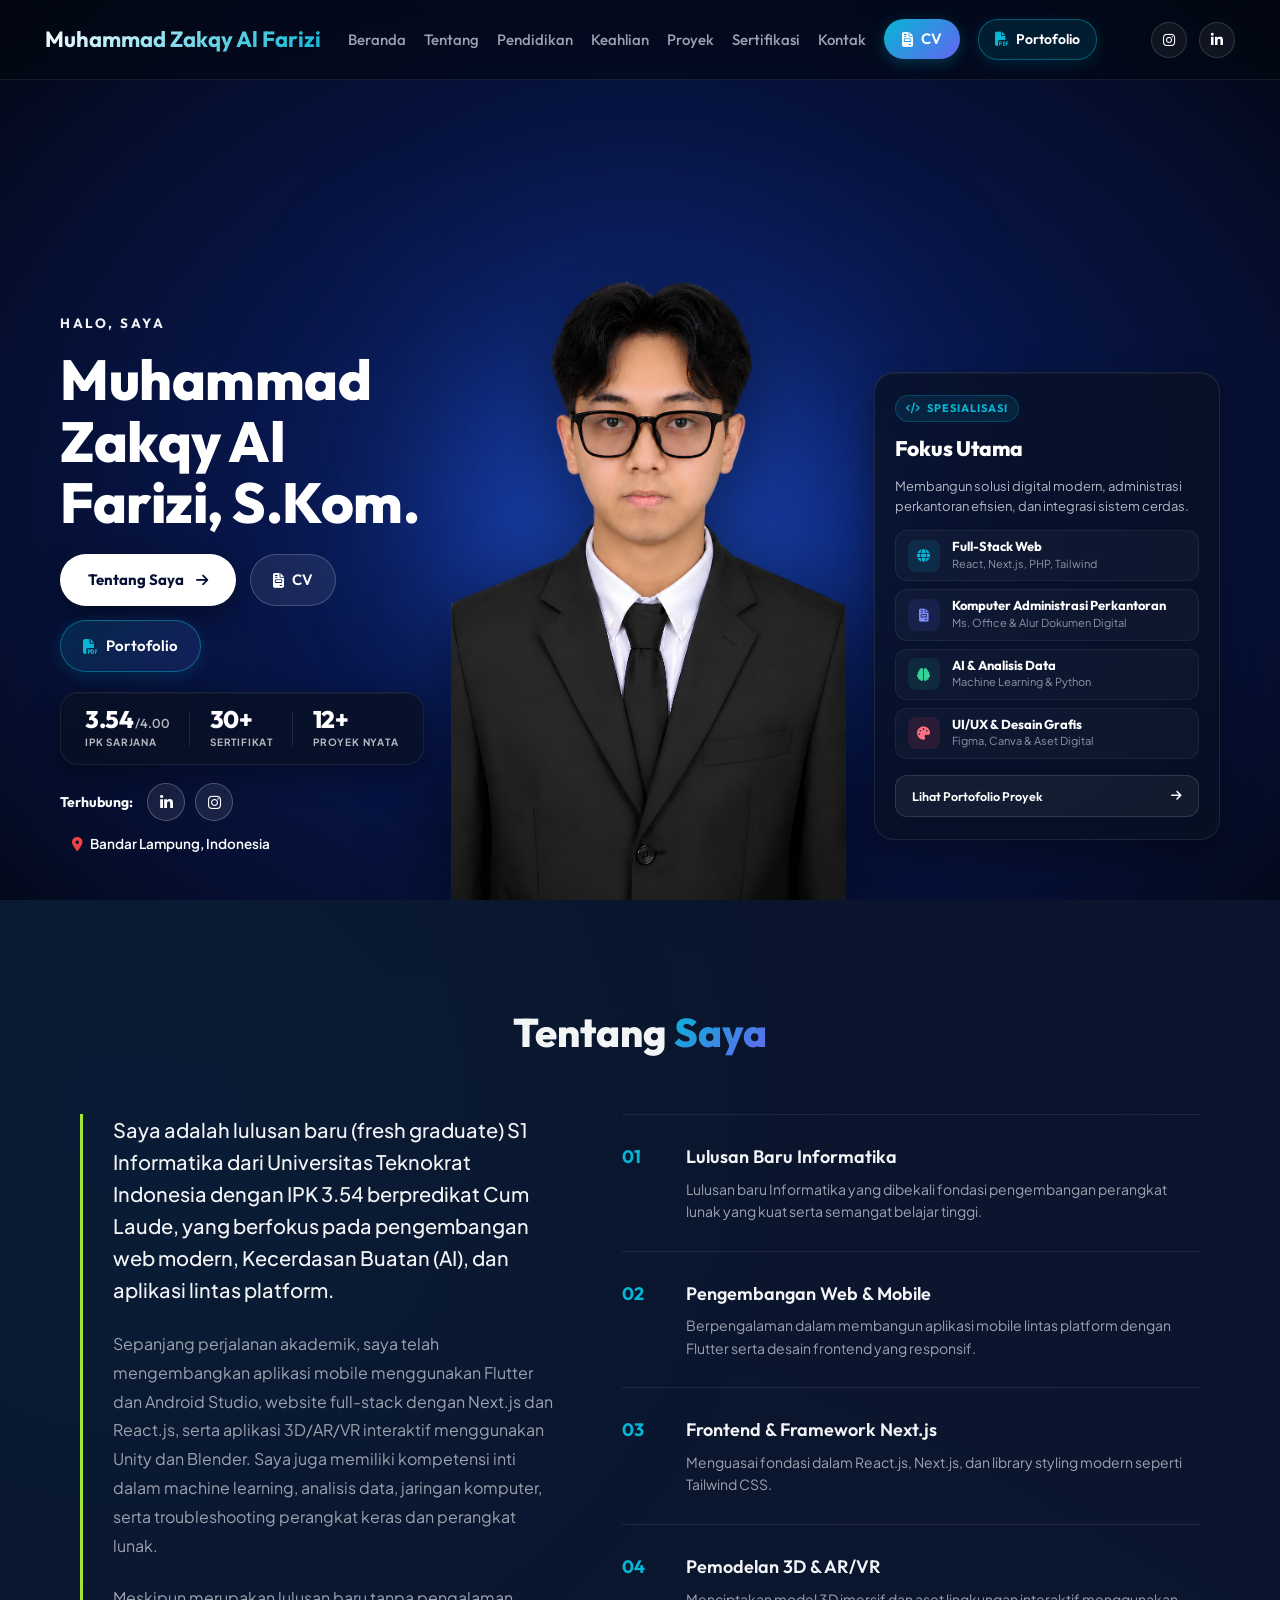
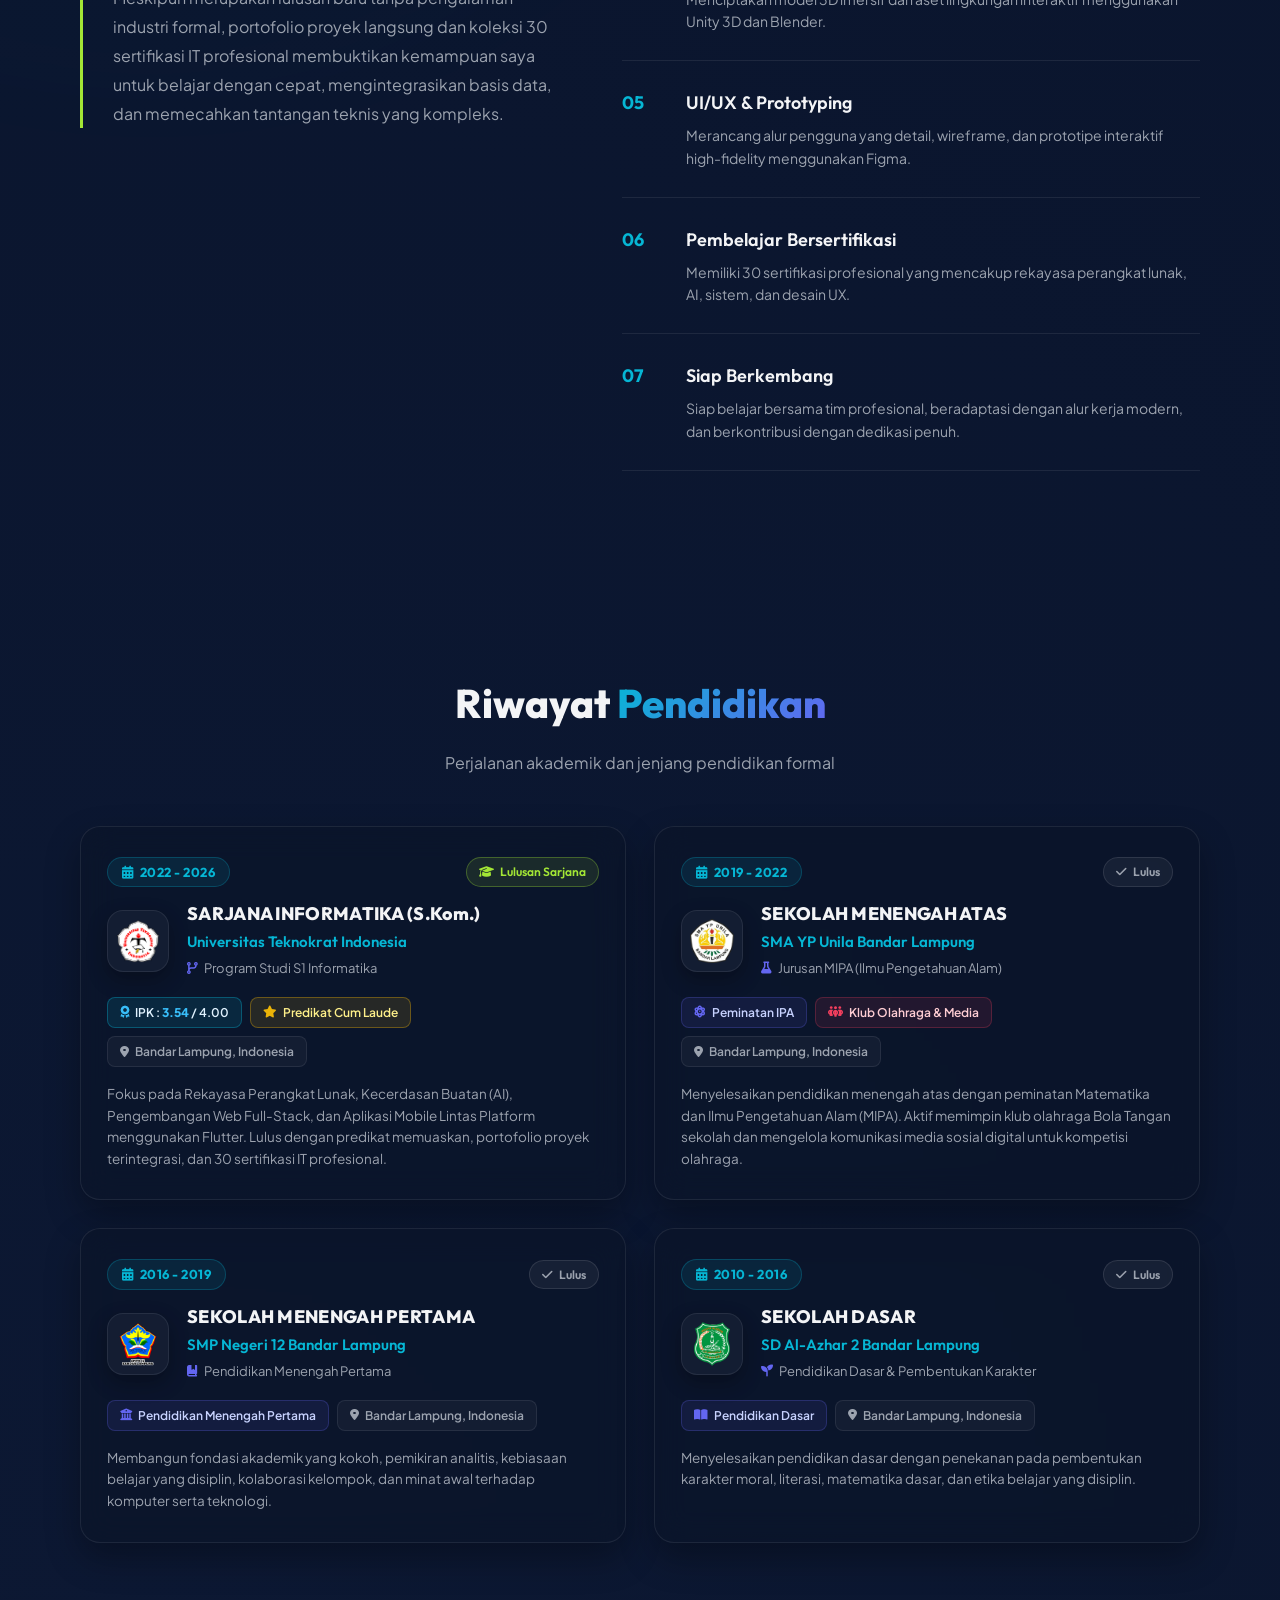
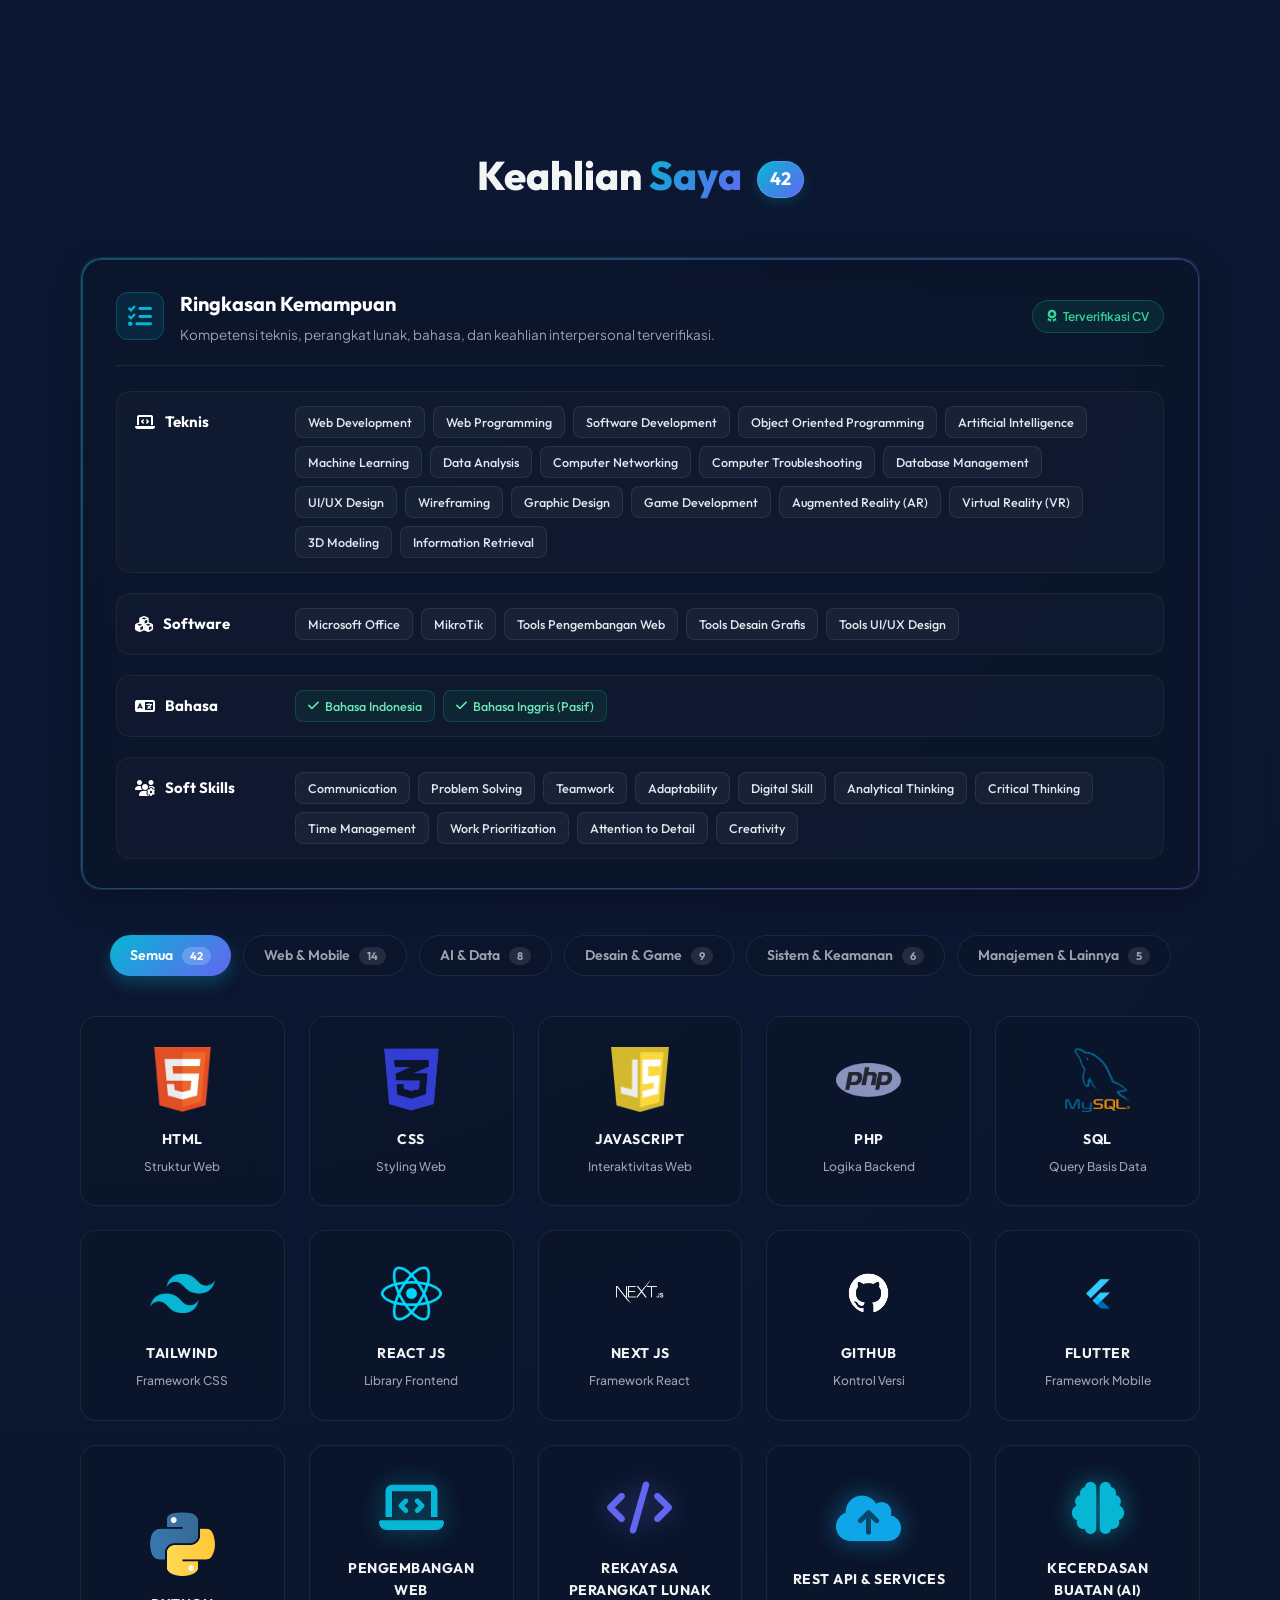
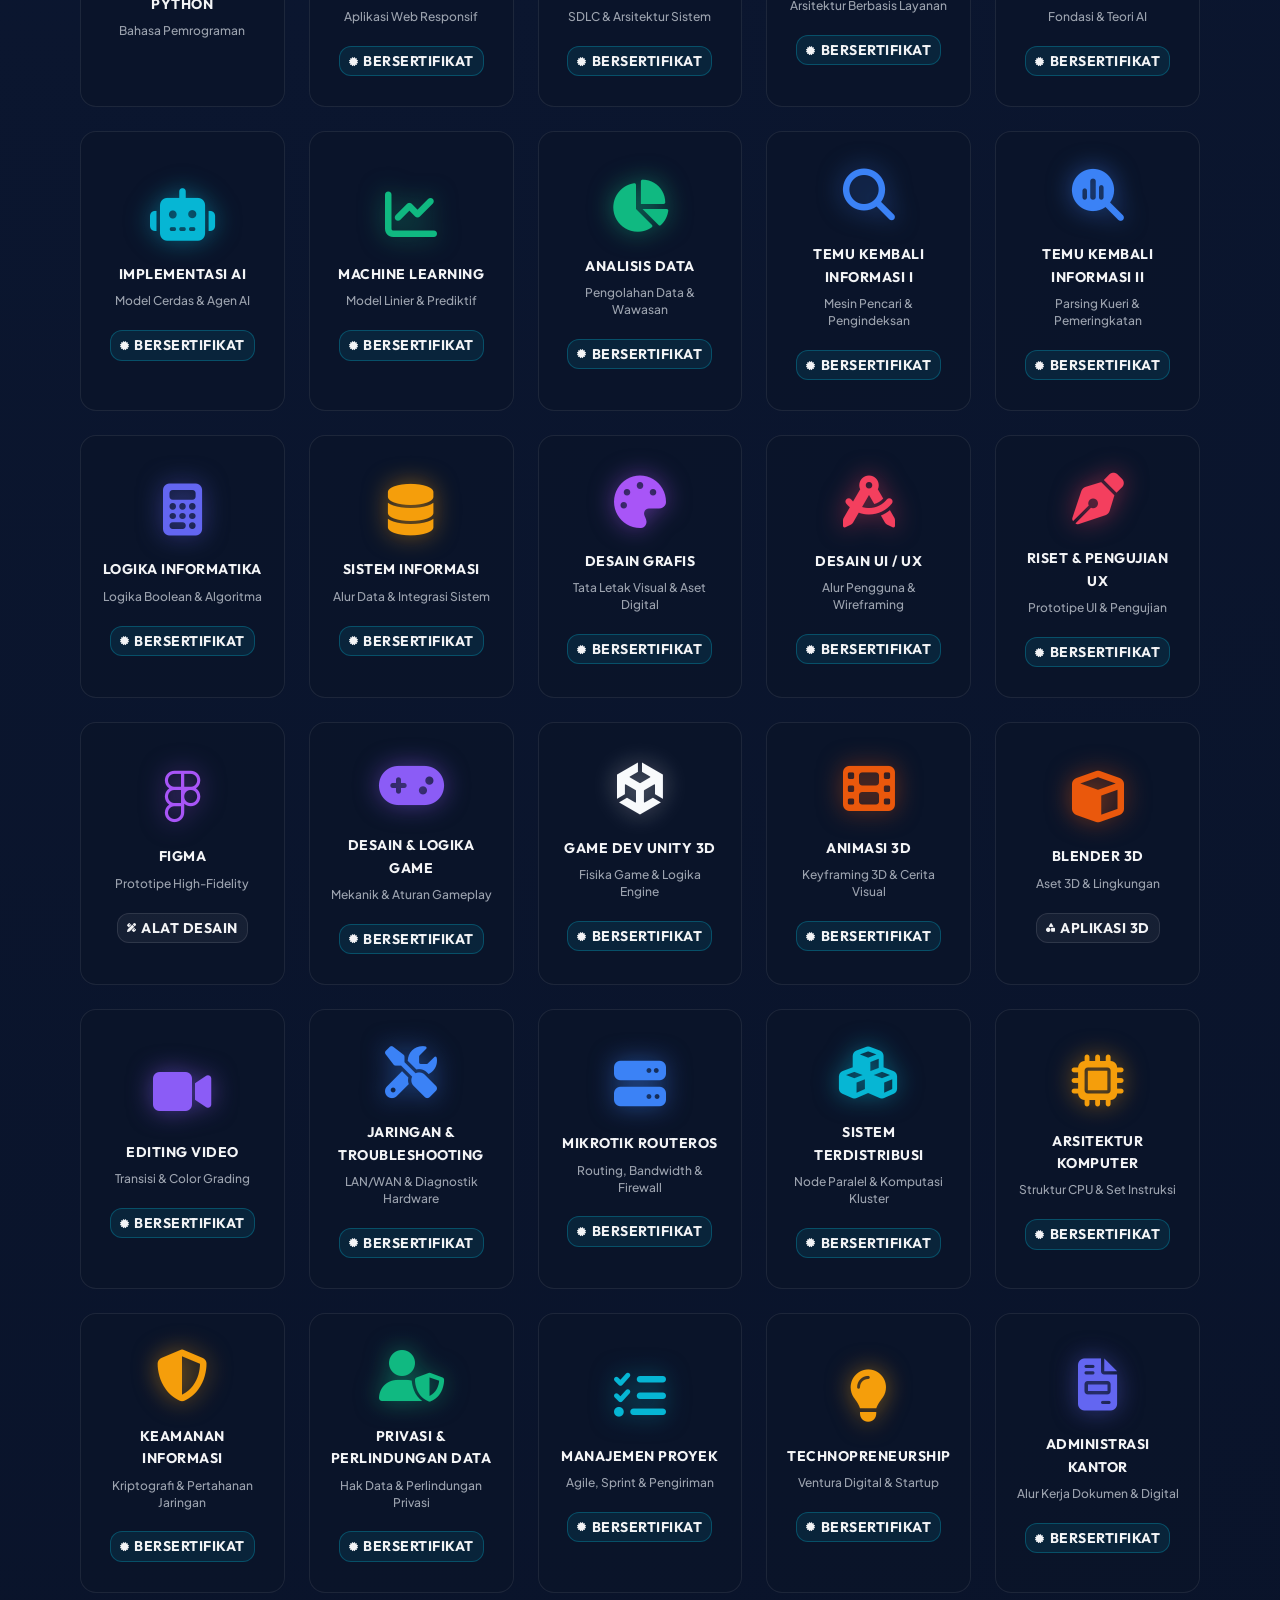
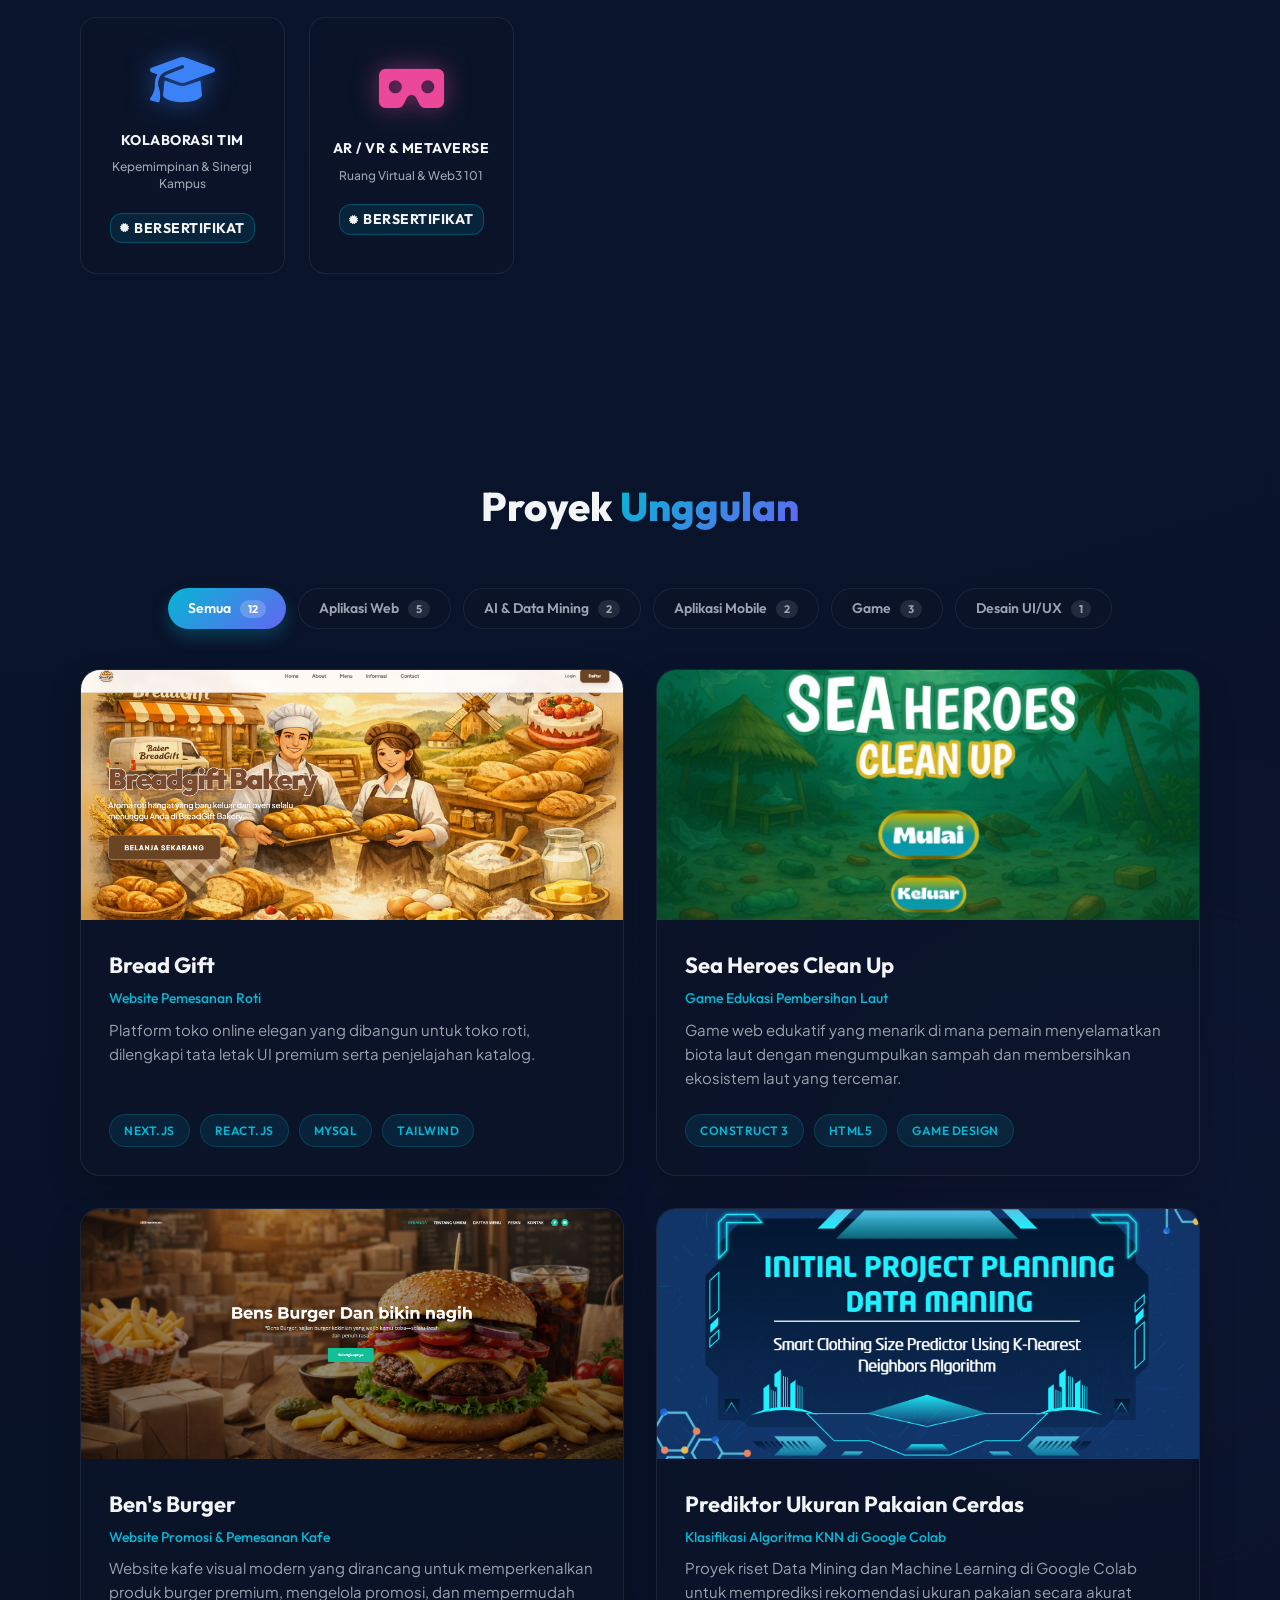
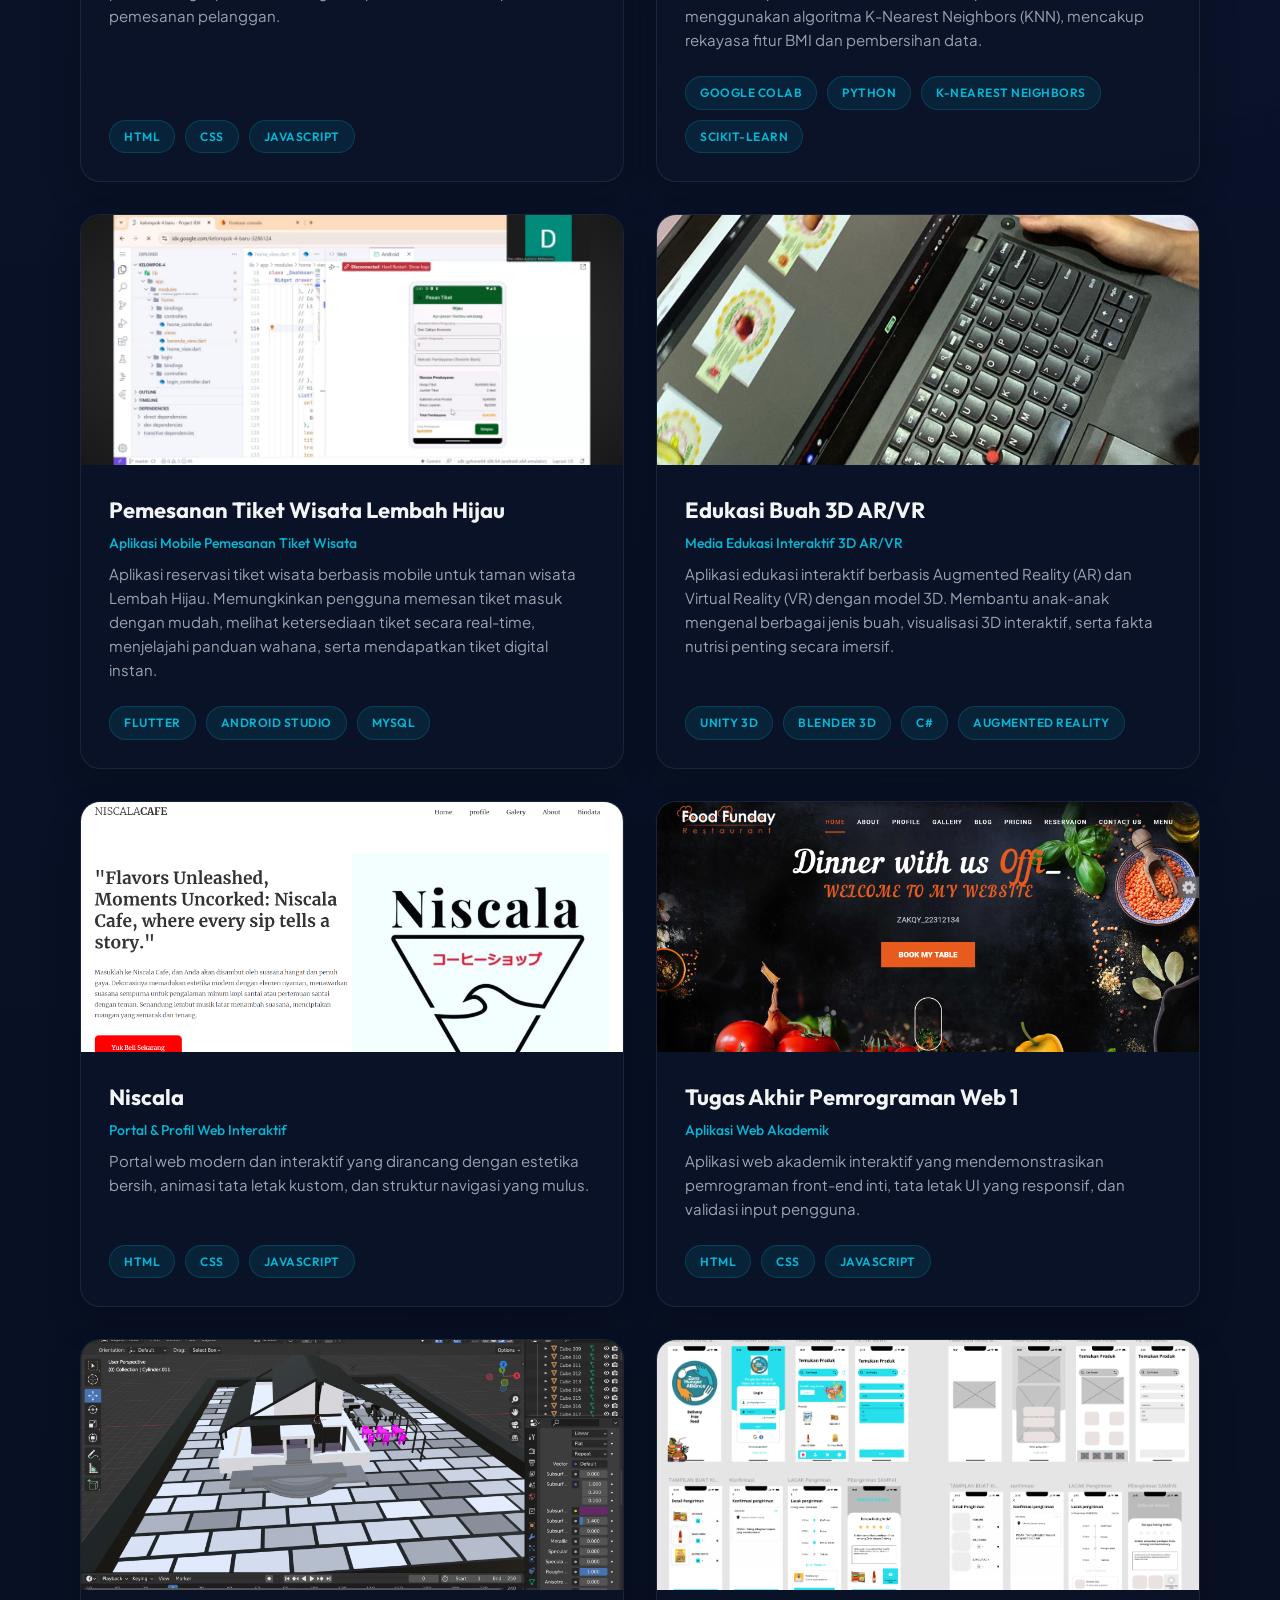
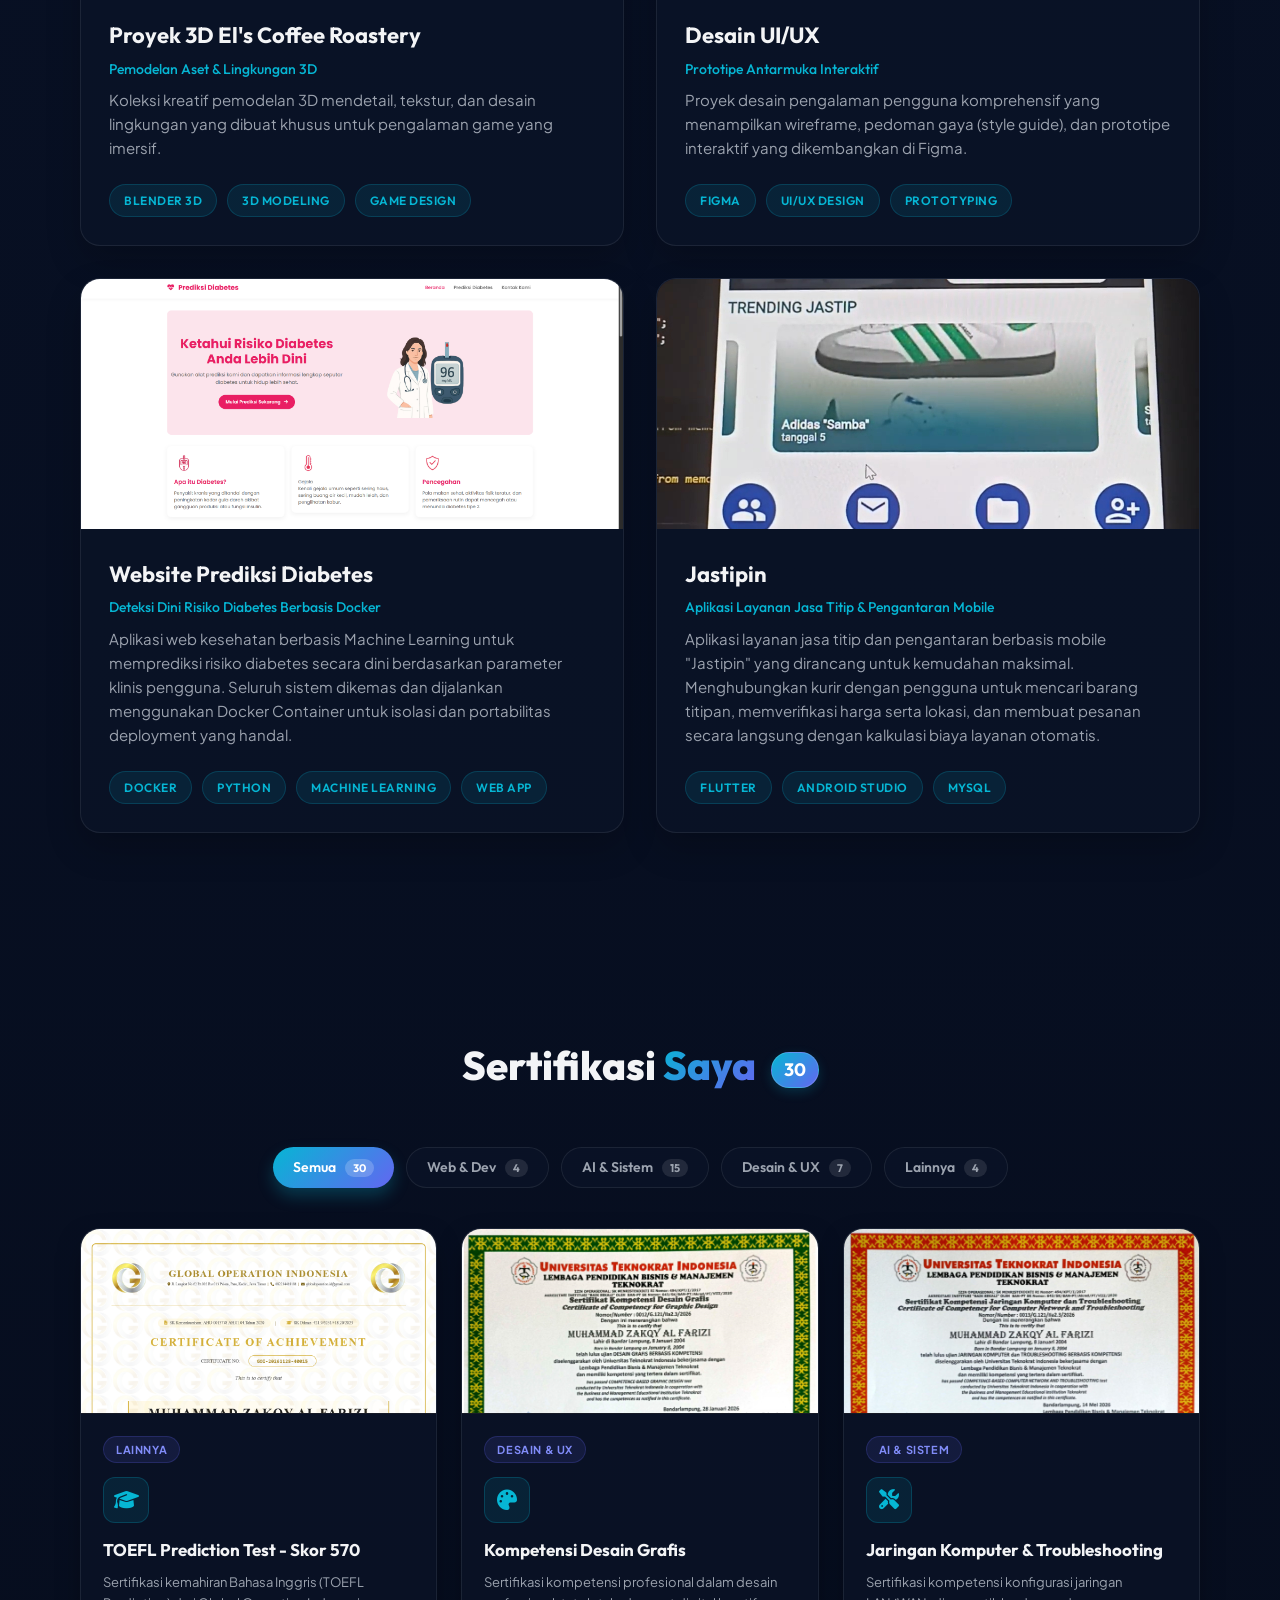
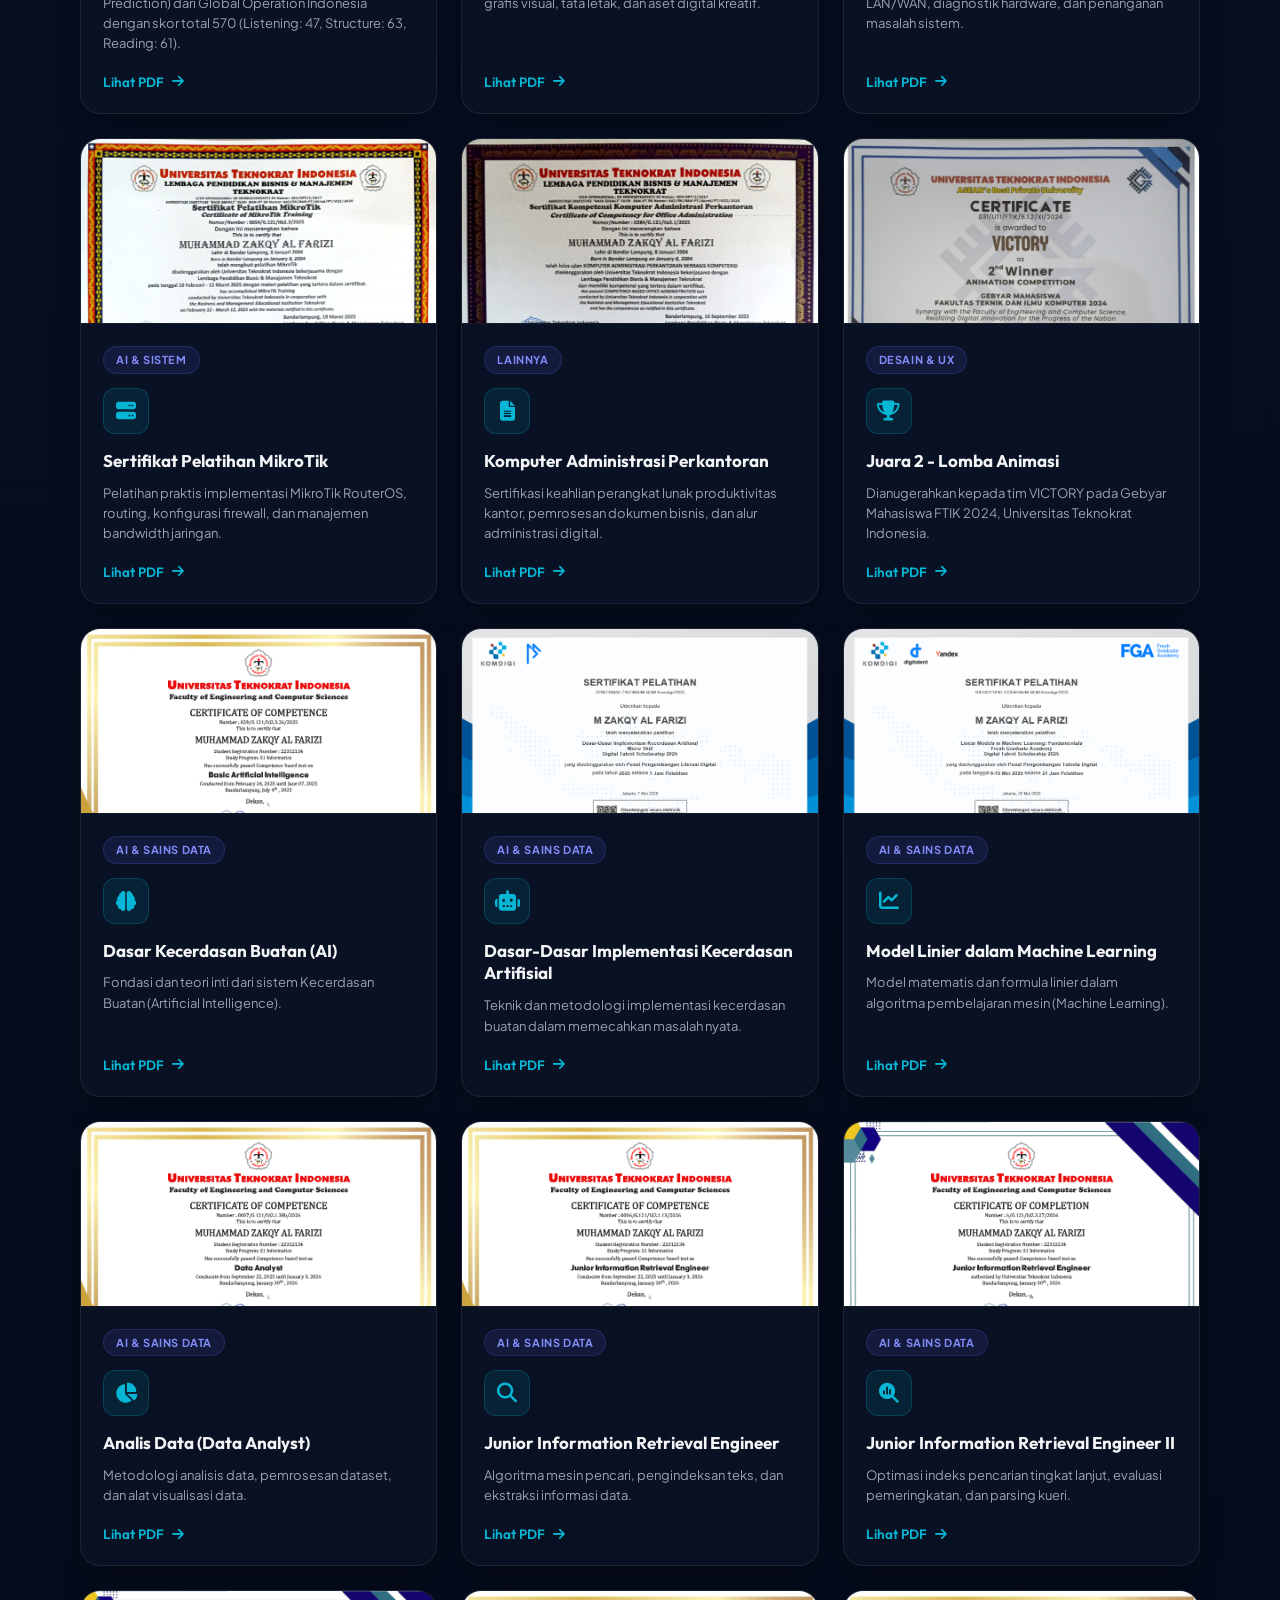
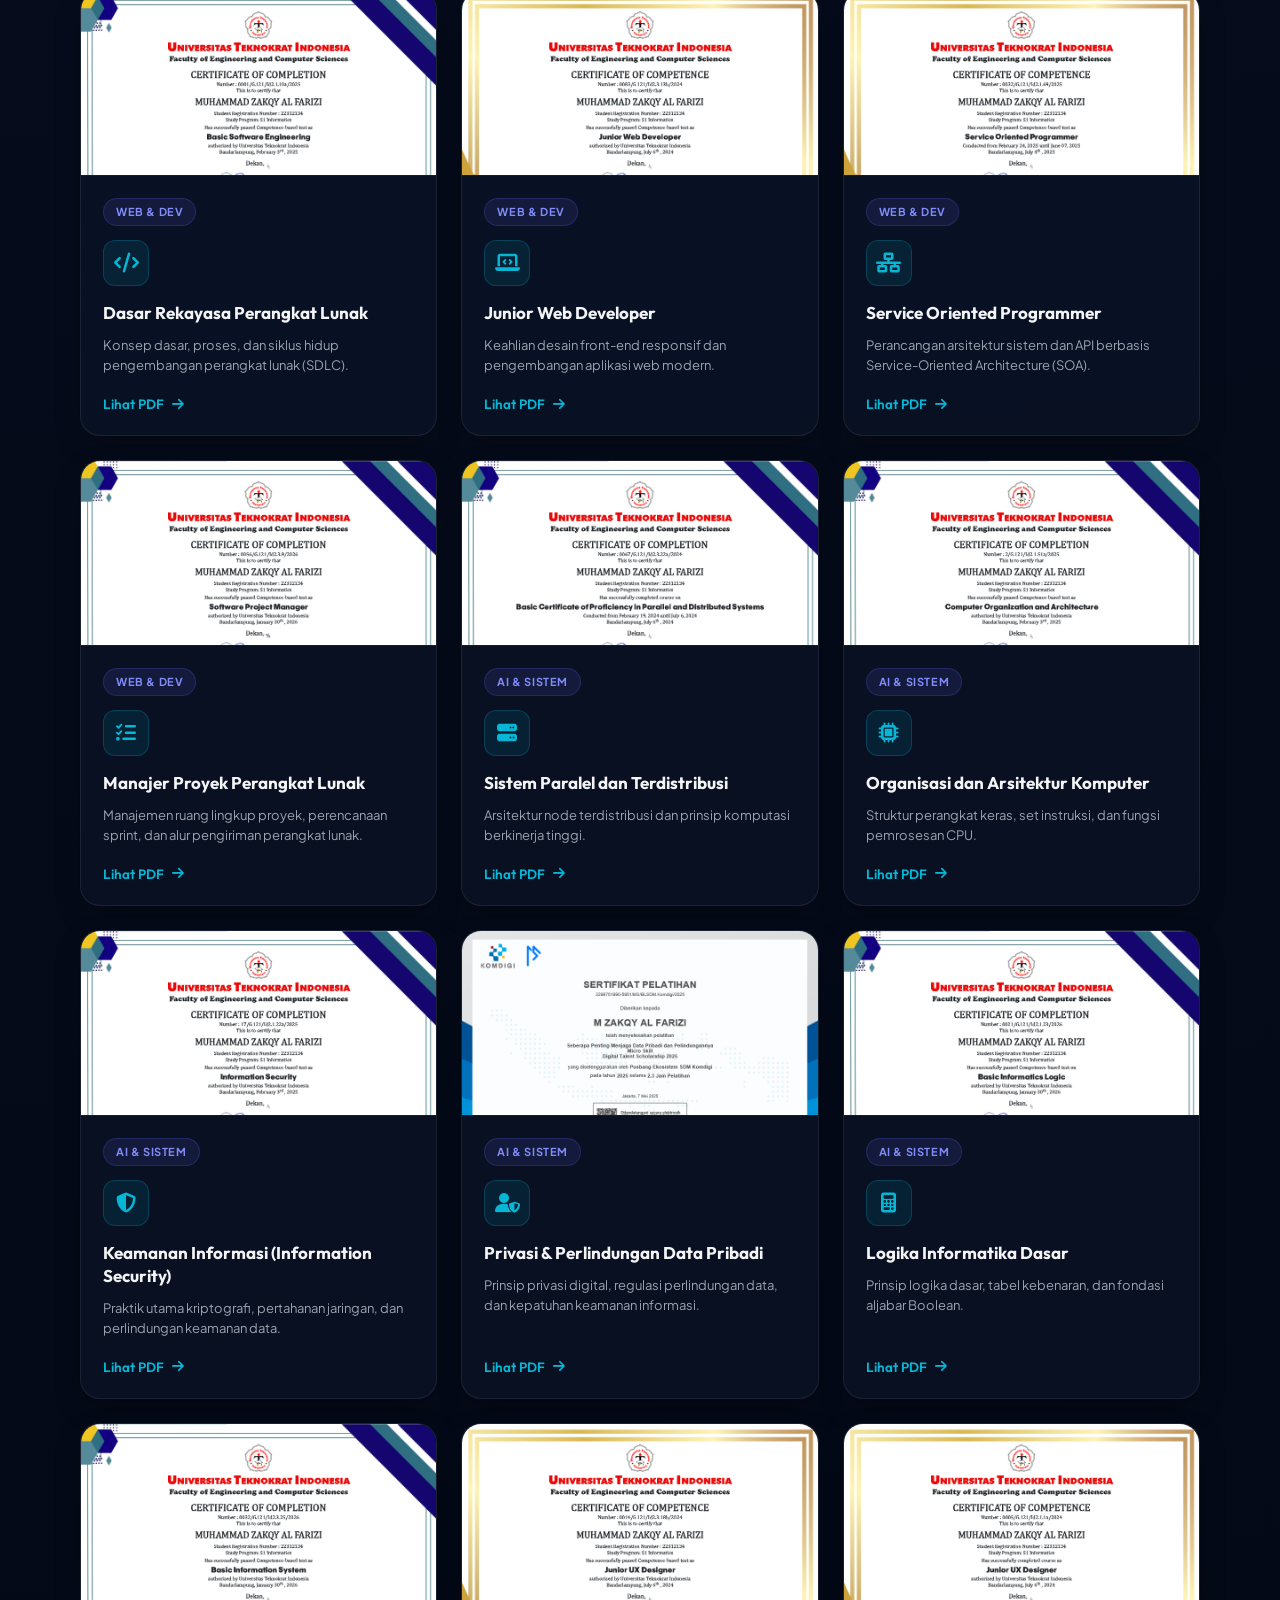
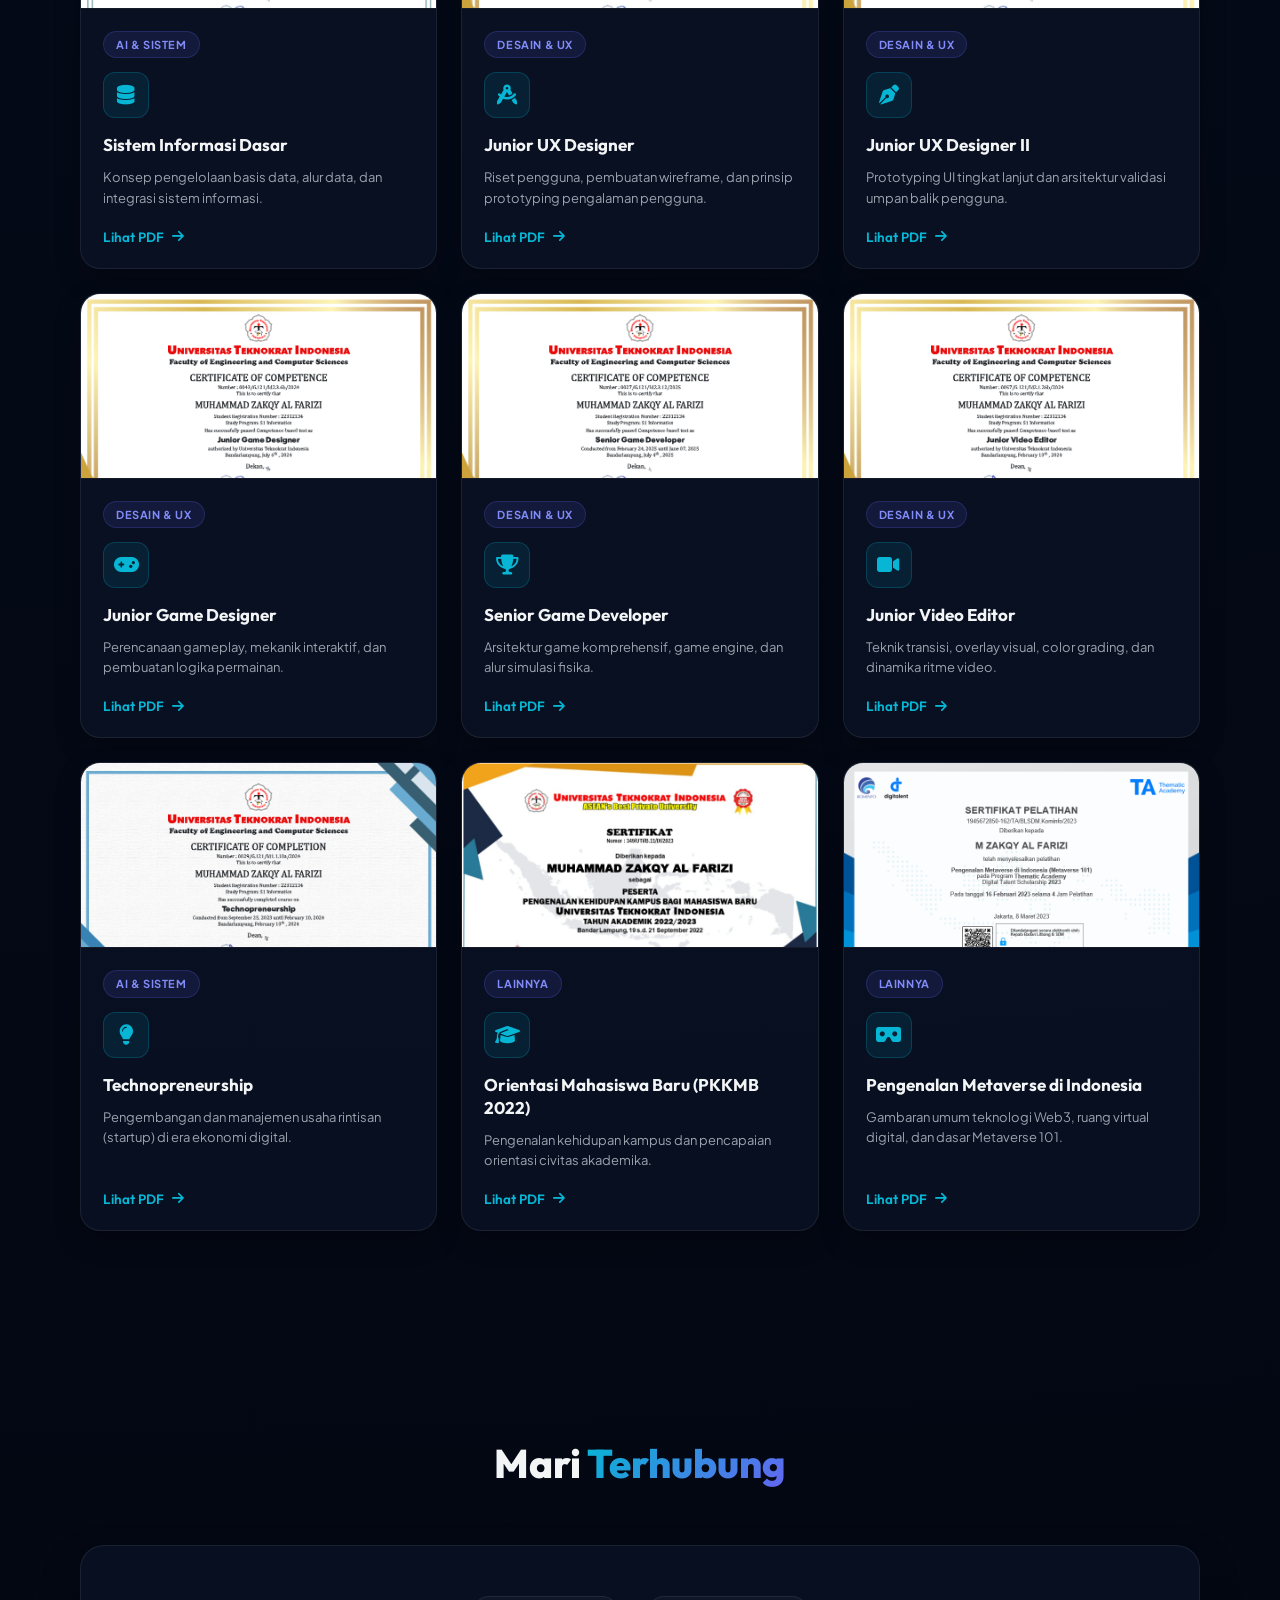
==== commit 7e490bfd: "feat: tambahkan sertifikat TOEFL Prediction Test (skor 570) di posisi teratas" ====
--- a/index.html
+++ b/index.html
@@ -89,7 +89,7 @@
                     <div class="stat-divider"></div>
                     <div class="stat-col">
                         <div class="stat-val-wrapper">
-                            <span class="stat-value">29+</span>
+                            <span class="stat-value">30+</span>
                         </div>
                         <span class="stat-label">SERTIFIKAT</span>
                     </div>
@@ -189,7 +189,7 @@
             <div class="about-bio">
                 <p class="bio-highlight">Saya adalah lulusan baru (fresh graduate) S1 Informatika dari Universitas Teknokrat Indonesia dengan IPK 3.54 berpredikat Cum Laude, yang berfokus pada pengembangan web modern, Kecerdasan Buatan (AI), dan aplikasi lintas platform.</p>
                 <p>Sepanjang perjalanan akademik, saya telah mengembangkan aplikasi mobile menggunakan Flutter dan Android Studio, website full-stack dengan Next.js dan React.js, serta aplikasi 3D/AR/VR interaktif menggunakan Unity dan Blender. Saya juga memiliki kompetensi inti dalam machine learning, analisis data, jaringan komputer, serta troubleshooting perangkat keras dan perangkat lunak.</p>
-                <p>Meskipun merupakan lulusan baru tanpa pengalaman industri formal, portofolio proyek langsung dan koleksi 29 sertifikasi IT profesional membuktikan kemampuan saya untuk belajar dengan cepat, mengintegrasikan basis data, dan memecahkan tantangan teknis yang kompleks.</p>
+                <p>Meskipun merupakan lulusan baru tanpa pengalaman industri formal, portofolio proyek langsung dan koleksi 30 sertifikasi IT profesional membuktikan kemampuan saya untuk belajar dengan cepat, mengintegrasikan basis data, dan memecahkan tantangan teknis yang kompleks.</p>
             </div>
 
             <!-- Right Column: Key Focus Areas -->
@@ -233,7 +233,7 @@
                     <div class="item-num">06</div>
                     <div class="item-content">
                         <h4>Pembelajar Bersertifikasi</h4>
-                        <p>Memiliki 29 sertifikasi profesional yang mencakup rekayasa perangkat lunak, AI, sistem, dan desain UX.</p>
+                        <p>Memiliki 30 sertifikasi profesional yang mencakup rekayasa perangkat lunak, AI, sistem, dan desain UX.</p>
                     </div>
                 </div>
                 <div class="about-grid-item">
@@ -287,7 +287,7 @@
                     </div>
                 </div>
                 <p class="edu-description">
-                    Fokus pada Rekayasa Perangkat Lunak, Kecerdasan Buatan (AI), Pengembangan Web Full-Stack, dan Aplikasi Mobile Lintas Platform menggunakan Flutter. Lulus dengan predikat memuaskan, portofolio proyek terintegrasi, dan 29 sertifikasi IT profesional.
+                    Fokus pada Rekayasa Perangkat Lunak, Kecerdasan Buatan (AI), Pengembangan Web Full-Stack, dan Aplikasi Mobile Lintas Platform menggunakan Flutter. Lulus dengan predikat memuaskan, portofolio proyek terintegrasi, dan 30 sertifikasi IT profesional.
                 </p>
             </div>
 
@@ -1079,18 +1079,40 @@
 
     <!-- CERTIFICATIONS SECTION -->
     <section class="certification" id="certification">
-        <h1 data-aos="fade-up">Sertifikasi <span>Saya</span> <span class="cert-count-badge">29</span></h1>
+        <h1 data-aos="fade-up">Sertifikasi <span>Saya</span> <span class="cert-count-badge">30</span></h1>
 
         <!-- Filter tabs -->
         <div class="certificate-filters" data-aos="fade-up">
-            <button class="filter-btn active" data-filter="all">Semua <span class="filter-count">29</span></button>
+            <button class="filter-btn active" data-filter="all">Semua <span class="filter-count">30</span></button>
             <button class="filter-btn" data-filter="web">Web & Dev <span class="filter-count">4</span></button>
             <button class="filter-btn" data-filter="ai">AI & Sistem <span class="filter-count">15</span></button>
             <button class="filter-btn" data-filter="design">Desain & UX <span class="filter-count">7</span></button>
-            <button class="filter-btn" data-filter="others">Lainnya <span class="filter-count">3</span></button>
+            <button class="filter-btn" data-filter="others">Lainnya <span class="filter-count">4</span></button>
         </div>
 
         <div class="container-certificate" data-aos="fade-up" data-aos-duration="1000">
+            <!-- Latest Certificate: TOEFL Prediction Test -->
+            <div class="field-certificate" data-category="others">
+                <div class="cert-img-wrapper"
+                    onclick="window.open('PDF SERTIFIKAT/Certificate Toefl Prediction - Muhammad Zakqy Al Farizi.pdf', '_blank')">
+                    <img src="img/sertifikat/Certificate Toefl Prediction - Muhammad Zakqy Al Farizi.png"
+                        alt="TOEFL Prediction Test - Score 570" class="cert-preview-img" loading="lazy">
+                    <div class="cert-img-overlay">
+                        <span class="cert-zoom-icon"><i class="fa-solid fa-arrow-up-right-from-square"></i></span>
+                    </div>
+                </div>
+                <div class="cert-card-body">
+                    <div class="cert-category-tag">Lainnya</div>
+                    <div class="cert-icon"><i class="fa-solid fa-graduation-cap"></i></div>
+                    <h3 class="cert-title">TOEFL Prediction Test - Skor 570</h3>
+                    <p class="cert-desc">Sertifikasi kemahiran Bahasa Inggris (TOEFL Prediction) dari Global Operation Indonesia dengan skor total 570 (Listening: 47, Structure: 63, Reading: 61).</p>
+                    <button class="cert-view-btn"
+                        onclick="window.open('PDF SERTIFIKAT/Certificate Toefl Prediction - Muhammad Zakqy Al Farizi.pdf', '_blank')">
+                        Lihat PDF <i class="fa-solid fa-arrow-right"></i>
+                    </button>
+                </div>
+            </div>
+
             <!-- 4 Latest Certificates -->
             <div class="field-certificate" data-category="design">
                 <div class="cert-img-wrapper" onclick="window.open('PDF SERTIFIKAT/Sertifikat Kompetensi Desain Grafis.pdf', '_blank')">
